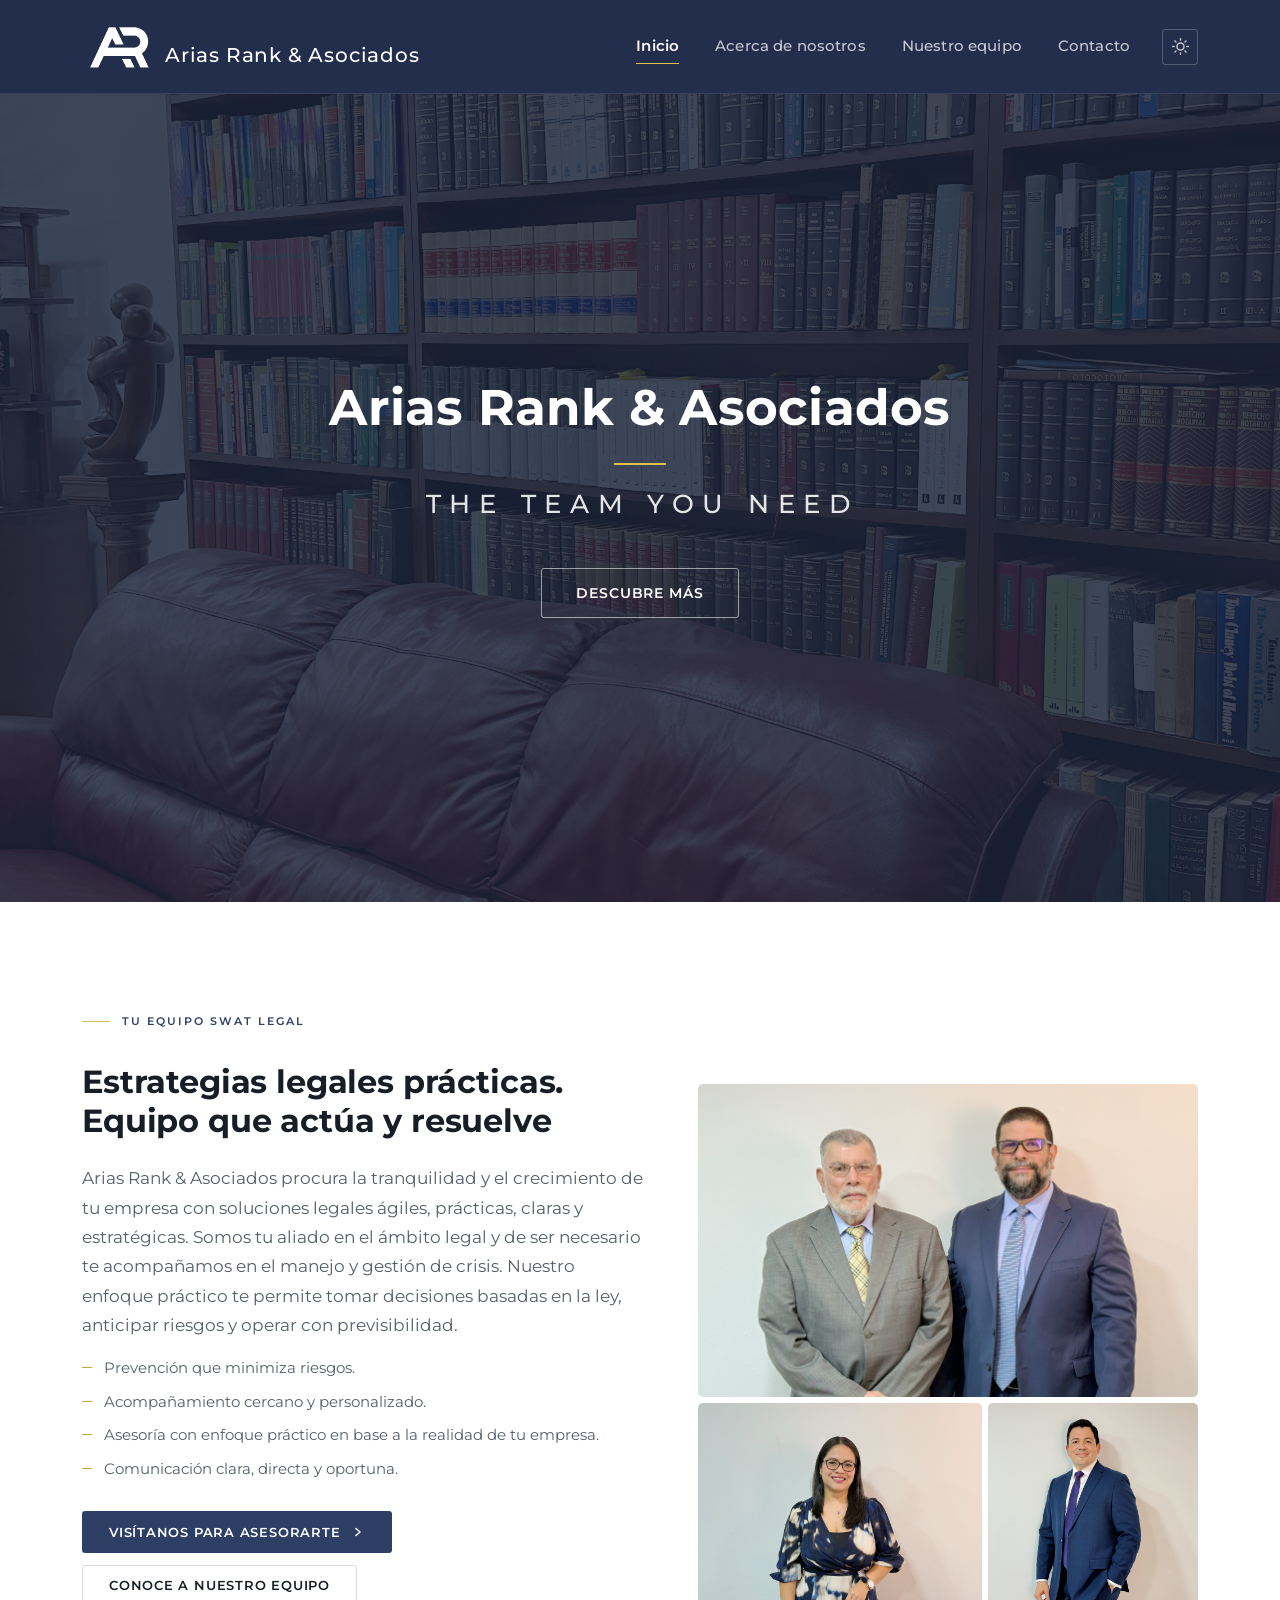
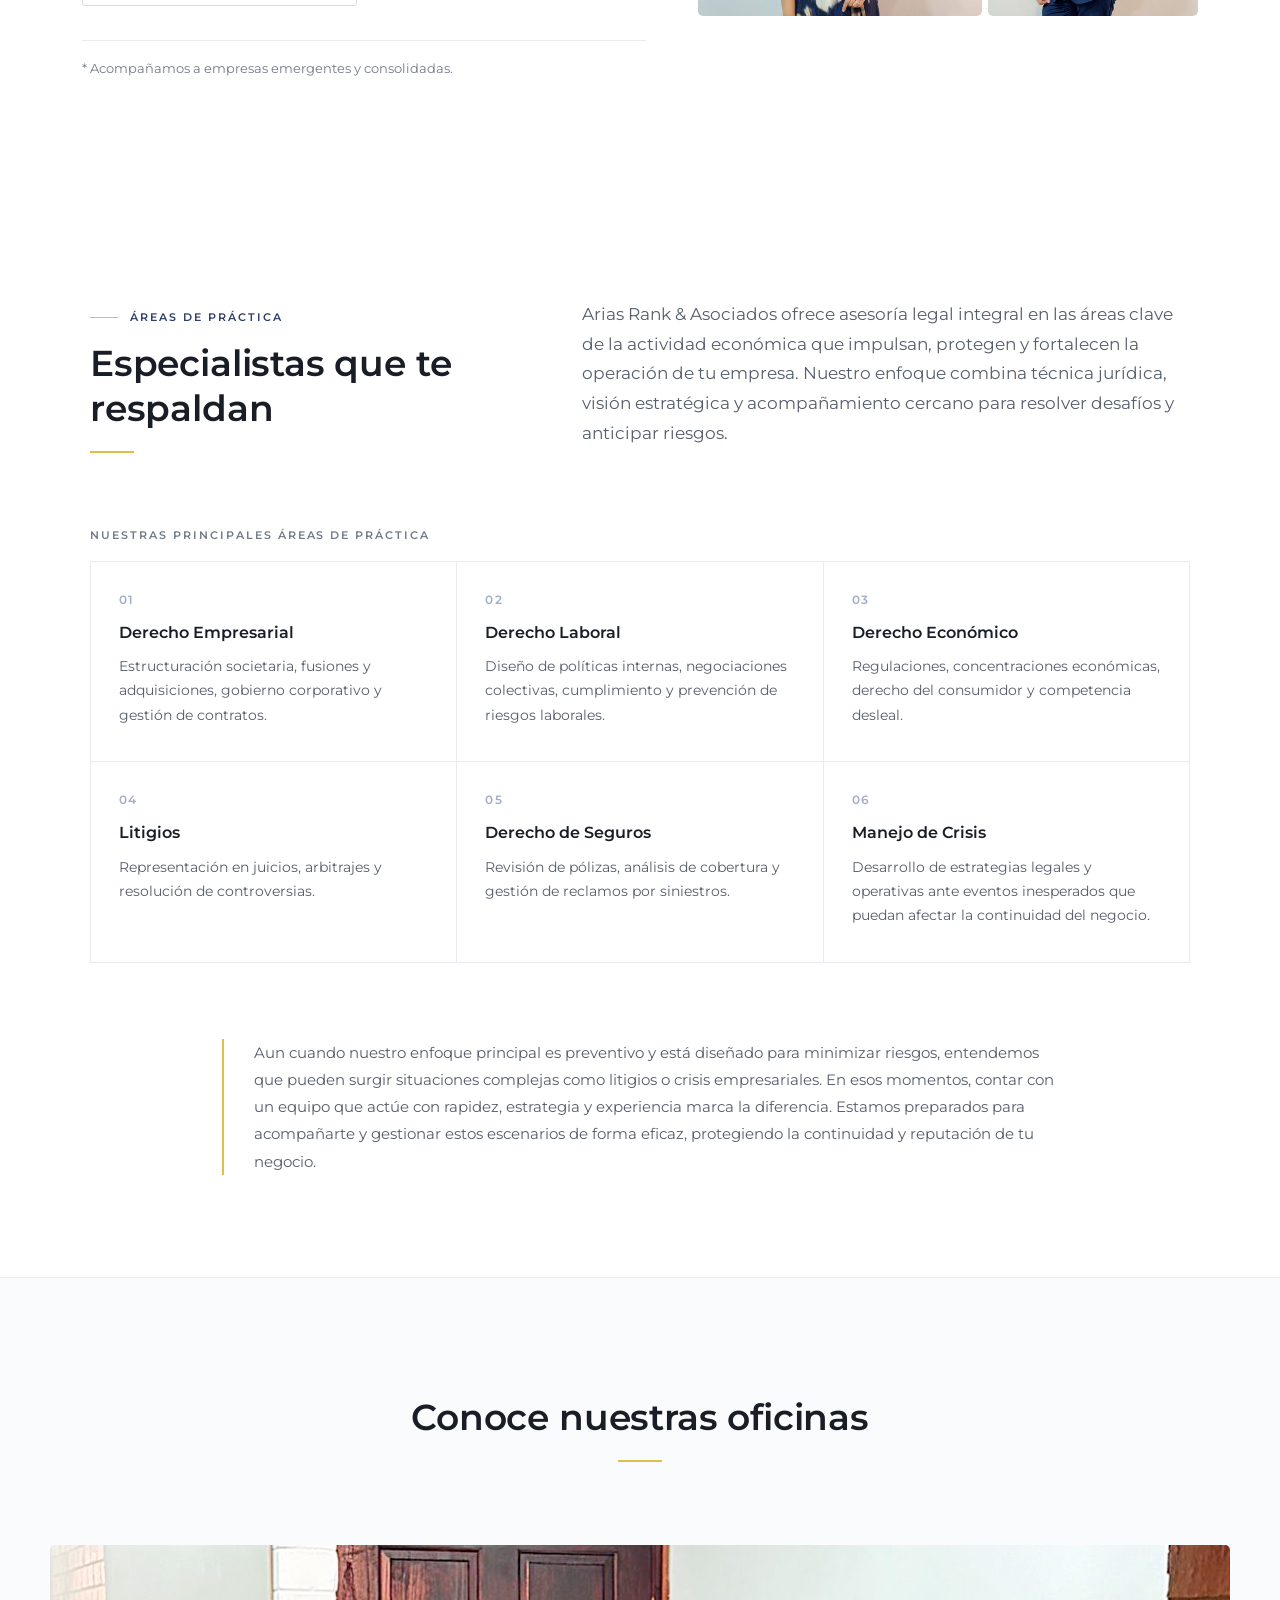
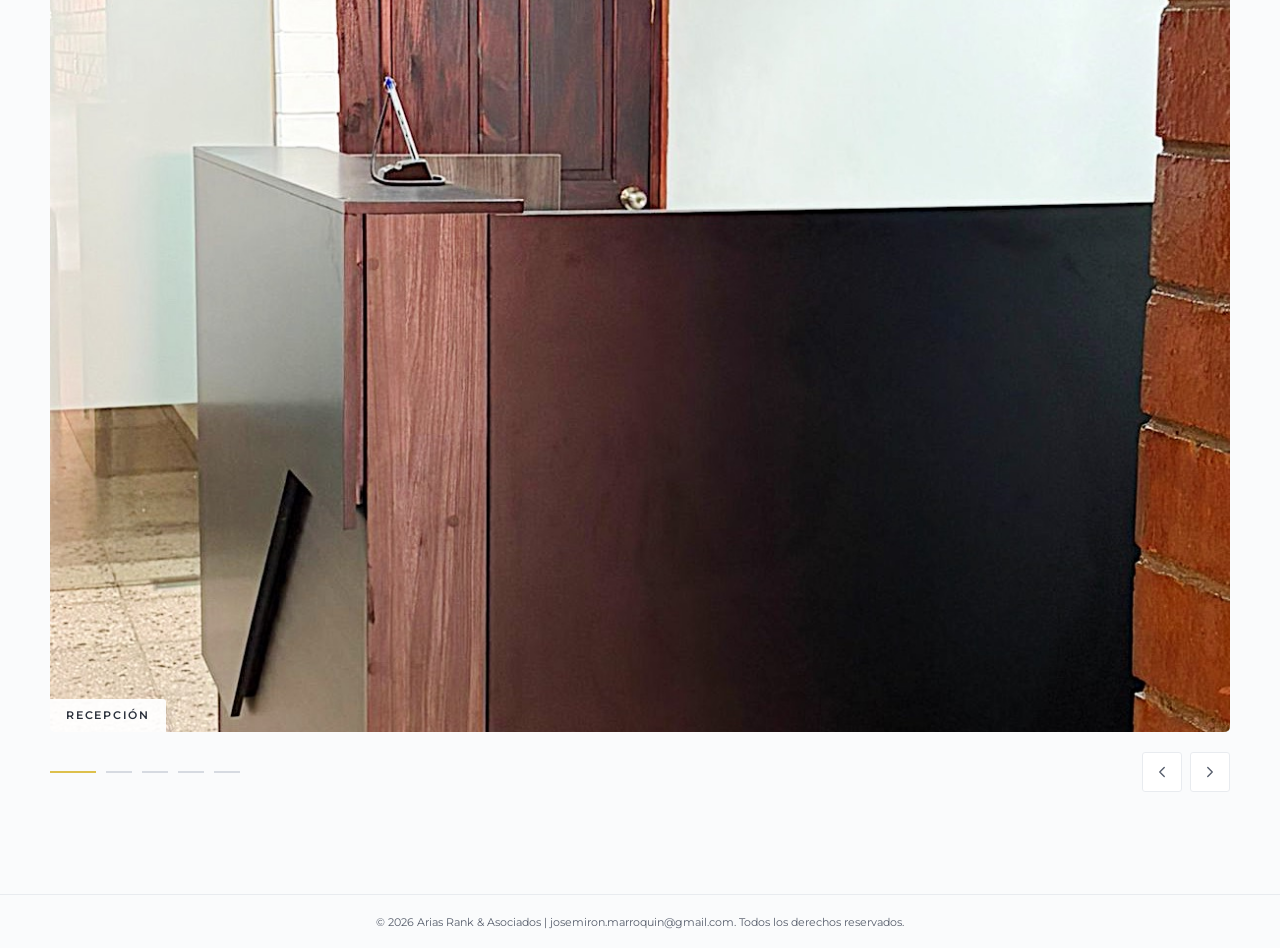
==== index.html @ 0b474761 "Primera versión del website tras correcciones iniciales y posteriores" ====
<!DOCTYPE html><html lang="es" data-theme="light" data-astro-cid-sckkx6r4> <head><meta charset="UTF-8"><meta name="viewport" content="width=device-width, initial-scale=1"><link rel="icon" type="image/svg+xml" href="/favicon.svg"><meta name="generator" content="Astro v5.18.2"><title>Arias Rank &amp; Asociados</title><link href="https://cdn.jsdelivr.net/npm/bootstrap@5.3.7/dist/css/bootstrap.min.css" rel="stylesheet" integrity="sha384-LN+7fdVzj6u52u30Kp6M/trliBMCMKTyK833zpbD+pXdCLuTusPj697FH4R/5mcr" crossorigin="anonymous"><link rel="stylesheet" href="https://cdnjs.cloudflare.com/ajax/libs/font-awesome/5.15.4/css/all.min.css"><link rel="stylesheet" href="/style.css"><!--
			Tema: LIGHT por defecto, siempre.
			Solo se cambia a dark si el usuario lo eligió explícitamente antes.
			No se consulta prefers-color-scheme a propósito.
		--><script>
			(function () {
				try {
					if (localStorage.getItem('theme') === 'dark') {
						document.documentElement.setAttribute('data-theme', 'dark');
					}
				} catch (e) { /* almacenamiento bloqueado: se queda en light */ }
			})();
		</script><style>html,body{margin:0;width:100%}
</style></head> <body data-astro-cid-sckkx6r4> <a class="skip-link" href="#contenido" data-astro-cid-sckkx6r4>Saltar al contenido</a> <div class="wrapper" data-astro-cid-sckkx6r4> <div id="contenido" data-astro-cid-sckkx6r4>  <nav class="navbar navbar-expand-lg p-1 navbar-dark"> <div class="container"> <a href="/" class="d-flex align-items-center justify-content-center navbar-brand fs-5"> <img src="/logo_w.svg" alt="Arias Rank Logo" class="img-fluid" width="75" height="75"> <p class="mt-3 ms-2">Arias Rank & Asociados</p> </a> <button class="navbar-toggler" type="button" data-bs-toggle="collapse" data-bs-target="#navbarSupportedContent" aria-controls="navbarSupportedContent" aria-expanded="false" aria-label="Toggle navigation"> <span class="navbar-toggler-icon"></span> </button> <div class="collapse navbar-collapse" id="navbarSupportedContent"> <ul class="navbar-nav ms-auto align-items-center"> <li class="nav-item"> <a class="nav-link active" href="/">Inicio</a> </li> <li class="nav-item"> <a class="nav-link " href="/about">Acerca de nosotros</a> </li> <li class="nav-item"> <a class="nav-link " href="/team">Nuestro equipo</a> </li> <li class="nav-item"> <a class="nav-link " href="/contact-us">Contacto</a> </li> <li class="nav-item"> <button class="theme-toggle" aria-label="Cambiar a tema oscuro" title="Cambiar tema" type="button"> <svg class="icon-sun" viewBox="0 0 24 24" fill="none" stroke="currentColor" stroke-width="2" stroke-linecap="round"> <circle cx="12" cy="12" r="5"></circle><path d="M12 1v2M12 21v2M4.22 4.22l1.42 1.42M18.36 18.36l1.42 1.42M1 12h2M21 12h2M4.22 19.78l1.42-1.42M18.36 5.64l1.42-1.42"></path> </svg> <svg class="icon-moon" viewBox="0 0 24 24" fill="none" stroke="currentColor" stroke-width="2" stroke-linecap="round"> <path d="M21 12.79A9 9 0 1 1 11.21 3 7 7 0 0 0 21 12.79z"></path> </svg> </button> </li> </ul> </div> </div> </nav> <header class="hero-header"> <h1 class="fw-bold">Arias Rank & Asociados</h1> <span class="hero-tagline">THE TEAM YOU NEED</span> <a href="#asesoria-estrategica" class="btnIndexInfo mt-5">Descubre más</a> </header> <section id="asesoria-estrategica" class="hero-services" aria-labelledby="hero-title" role="region"> <div class="container grid hero-grid"> <!-- Copy --> <div class="hero-copy anim-hidden anim-hidden-slide-left"> <span class="pill mb-3" aria-label="Propuesta de valor">Tu equipo SWAT legal</span> <h1 id="hero-title" class="h1 mb-4 fw-bold fs-2">Estrategias legales prácticas. <br> Equipo que actúa y resuelve</h1> <p class="sub">
Arias Rank &amp; Asociados procura la tranquilidad y el crecimiento de tu empresa con soluciones legales ágiles, prácticas, claras y estratégicas. Somos tu aliado en el ámbito legal y de ser necesario te acompañamos en el manejo y gestión de crisis. Nuestro enfoque práctico te permite tomar decisiones basadas en la ley, anticipar riesgos y operar con previsibilidad.
</p> <ul class="bullets mt-3"> <li>Prevención que minimiza riesgos.</li> <li>Acompañamiento cercano y personalizado.</li> <li>Asesoría con enfoque práctico en base a la realidad de tu empresa.</li> <li>Comunicación clara, directa y oportuna.</li> </ul> <div class="ctas" role="group" aria-label="Llamadas a la acción"> <a class="custom-btn custom-btn-primary" href="/contact-us">
Visítanos para asesorarte
<svg class="chev" viewBox="0 0 20 20" fill="none" aria-hidden="true"> <path d="M7 5l6 5-6 5" stroke="currentColor" stroke-width="2" stroke-linecap="round" stroke-linejoin="round"></path> </svg> </a> <a class="custom-btn custom-btn-outline" href="/team">Conoce a nuestro equipo</a> </div> <p class="trust">* Acompañamos a empresas emergentes y consolidadas.</p> </div> <!-- Media: lámina de tres fotografías --> <div class="hero-media"> <!-- PENDIENTE: los `alt` son genéricos porque no se ha descrito el
			     contenido de cada fotografía. Sustituirlos por lo que ocurre
			     realmente en cada una (quién aparece, dónde, haciendo qué). --> <div class="hero-collage anim-stagger"> <figure class="collage-pieza collage-lead"> <img src="/images/arias-rank-hero-4.jpg" width="4032" height="3024" alt="El equipo de Arias Rank & Asociados reunido en el despacho" loading="lazy" decoding="async"> </figure> <figure class="collage-pieza"> <img src="/images/arias-rank-hero-2.jpg" width="4032" height="3024" alt="Sesión de trabajo del equipo del bufete" loading="lazy" decoding="async"> </figure> <figure class="collage-pieza"> <img src="/images/arias-rank-hero-3.jpg" width="4032" height="3024" alt="Abogados del bufete atendiendo a un cliente" loading="lazy" decoding="async"> </figure> </div> </div> </div> </section> <section class="practice" id="areas-derecho" aria-labelledby="practice-title"> <!-- Encabezado asimétrico: rótulo y título a la izquierda, entrada a la derecha --> <div class="practice-head anim-hidden anim-hidden-fade-up"> <div class="practice-head-title"> <span class="pill">Áreas de práctica</span> <h2 id="practice-title" class="h2">Especialistas que te respaldan</h2> </div> <p class="practice-intro">
Arias Rank &amp; Asociados ofrece asesoría legal integral en las áreas clave de la
      actividad económica que impulsan, protegen y fortalecen la operación de tu empresa.
      Nuestro enfoque combina técnica jurídica, visión estratégica y acompañamiento cercano
      para resolver desafíos y anticipar riesgos.
</p> </div> <p class="practice-kicker">Nuestras principales áreas de práctica</p> <div class="practice-grid anim-stagger"> <article class="practice-card" aria-label="Derecho Empresarial"> <span class="practice-num" aria-hidden="true">01</span> <h3 class="practice-name">Derecho Empresarial</h3> <p class="practice-desc">Estructuración societaria, fusiones y adquisiciones, gobierno corporativo y gestión de contratos.</p> </article><article class="practice-card" aria-label="Derecho Laboral"> <span class="practice-num" aria-hidden="true">02</span> <h3 class="practice-name">Derecho Laboral</h3> <p class="practice-desc">Diseño de políticas internas, negociaciones colectivas, cumplimiento y prevención de riesgos laborales.</p> </article><article class="practice-card" aria-label="Derecho Económico"> <span class="practice-num" aria-hidden="true">03</span> <h3 class="practice-name">Derecho Económico</h3> <p class="practice-desc">Regulaciones, concentraciones económicas, derecho del consumidor y competencia desleal.</p> </article><article class="practice-card" aria-label="Litigios"> <span class="practice-num" aria-hidden="true">04</span> <h3 class="practice-name">Litigios</h3> <p class="practice-desc">Representación en juicios, arbitrajes y resolución de controversias.</p> </article><article class="practice-card" aria-label="Derecho de Seguros"> <span class="practice-num" aria-hidden="true">05</span> <h3 class="practice-name">Derecho de Seguros</h3> <p class="practice-desc">Revisión de pólizas, análisis de cobertura y gestión de reclamos por siniestros.</p> </article><article class="practice-card" aria-label="Manejo de Crisis"> <span class="practice-num" aria-hidden="true">06</span> <h3 class="practice-name">Manejo de Crisis</h3> <p class="practice-desc">Desarrollo de estrategias legales y operativas ante eventos inesperados que puedan afectar la continuidad del negocio.</p> </article> </div> <!-- Cierre: nota al margen, marcada con filete dorado --> <aside class="practice-note anim-hidden anim-hidden-fade-up"> <p>
Aun cuando nuestro enfoque principal es preventivo y está diseñado para minimizar
      riesgos, entendemos que pueden surgir situaciones complejas como litigios o crisis
      empresariales. En esos momentos, contar con un equipo que actúe con rapidez, estrategia
      y experiencia marca la diferencia. Estamos preparados para acompañarte y gestionar estos
      escenarios de forma eficaz, protegiendo la continuidad y reputación de tu negocio.
</p> </aside> </section> <section class="oficinas" id="oficinas" aria-labelledby="oficinas-title"> <div class="oficinas-inner"> <div class="intro anim-hidden anim-hidden-fade-up"> <h2 id="oficinas-title" class="h2">Conoce nuestras oficinas</h2> </div> <div class="carrusel anim-hidden anim-hidden-fade-up" role="region" aria-roledescription="carrusel" aria-label="Fotografías de nuestras oficinas"> <div class="carrusel-viewport"> <ul class="carrusel-track"> <li class="carrusel-slide" role="group" aria-roledescription="diapositiva" aria-label="1 de 5"> <img src="/images/oficinas/recepcion.jpg" alt="Fotografía pendiente de las oficinas" width="1200" height="800" loading="eager" decoding="async"> <span class="carrusel-pie">Recepción</span> </li><li class="carrusel-slide" role="group" aria-roledescription="diapositiva" aria-label="2 de 5"> <img src="/images/oficinas/fachada.jpg" alt="Fotografía pendiente de las oficinas" width="1200" height="800" loading="lazy" decoding="async"> <span class="carrusel-pie">Fachada</span> </li><li class="carrusel-slide" role="group" aria-roledescription="diapositiva" aria-label="3 de 5"> <img src="/images/oficinas/sala-reuniones-1.jpg" alt="Fotografía pendiente de las oficinas" width="1200" height="800" loading="lazy" decoding="async"> <span class="carrusel-pie">Sala de reuniones 1</span> </li><li class="carrusel-slide" role="group" aria-roledescription="diapositiva" aria-label="4 de 5"> <img src="/images/oficinas/sala-reuniones-2.jpg" alt="Fotografía pendiente de las oficinas" width="1200" height="800" loading="lazy" decoding="async"> <span class="carrusel-pie">Sala de reuniones 2</span> </li><li class="carrusel-slide" role="group" aria-roledescription="diapositiva" aria-label="5 de 5"> <img src="/images/oficinas/oficina.jpg" alt="Fotografía pendiente de las oficinas" width="1200" height="800" loading="lazy" decoding="async"> <span class="carrusel-pie">Oficina</span> </li> </ul> </div> <div class="carrusel-barra"> <div class="carrusel-indicadores" role="tablist" aria-label="Elegir fotografía"> <button type="button" role="tab" class="carrusel-punto" data-indice="0" aria-label="Ir a Recepción" aria-selected="true"></button><button type="button" role="tab" class="carrusel-punto" data-indice="1" aria-label="Ir a Fachada" aria-selected="false"></button><button type="button" role="tab" class="carrusel-punto" data-indice="2" aria-label="Ir a Sala de reuniones 1" aria-selected="false"></button><button type="button" role="tab" class="carrusel-punto" data-indice="3" aria-label="Ir a Sala de reuniones 2" aria-selected="false"></button><button type="button" role="tab" class="carrusel-punto" data-indice="4" aria-label="Ir a Oficina" aria-selected="false"></button> </div> <div class="carrusel-controles"> <button type="button" class="carrusel-btn" data-dir="-1" aria-label="Fotografía anterior"> <svg viewBox="0 0 24 24" fill="none" stroke="currentColor" stroke-width="1.8" stroke-linecap="round" stroke-linejoin="round" aria-hidden="true"> <path d="M15 6l-6 6 6 6"></path> </svg> </button> <button type="button" class="carrusel-btn" data-dir="1" aria-label="Fotografía siguiente"> <svg viewBox="0 0 24 24" fill="none" stroke="currentColor" stroke-width="1.8" stroke-linecap="round" stroke-linejoin="round" aria-hidden="true"> <path d="M9 6l6 6-6 6"></path> </svg> </button> </div> </div> </div> </div> </section> <script type="module">document.querySelectorAll(".carrusel").forEach(t=>{const o=t.querySelector(".carrusel-viewport"),v=[...t.querySelectorAll(".carrusel-punto")],l=[...t.querySelectorAll(".carrusel-slide")];if(!o||l.length===0)return;const i=window.matchMedia("(prefers-reduced-motion: reduce)");let n=0,s;const d=(e,u=!0)=>{n=(e+l.length)%l.length,o.scrollTo({left:n*o.clientWidth,behavior:u&&!i.matches?"smooth":"auto"}),a()},a=()=>{v.forEach((e,u)=>e.setAttribute("aria-selected",u===n?"true":"false"))};let h;o.addEventListener("scroll",()=>{window.clearTimeout(h),h=window.setTimeout(()=>{const e=Math.round(o.scrollLeft/o.clientWidth);e!==n&&(n=e,a())},120)},{passive:!0});const r=()=>{i.matches||(c(),s=window.setInterval(()=>d(n+1),5500))},c=()=>{s!==void 0&&window.clearInterval(s),s=void 0};t.addEventListener("pointerenter",c),t.addEventListener("pointerleave",r),t.addEventListener("focusin",c),t.addEventListener("focusout",e=>{t.contains(e.relatedTarget)||r()}),document.addEventListener("visibilitychange",()=>{document.hidden?c():r()}),i.addEventListener("change",()=>{i.matches?c():r()}),t.querySelectorAll(".carrusel-btn").forEach(e=>{e.addEventListener("click",()=>{d(n+Number(e.dataset.dir)),r()})}),v.forEach(e=>{e.addEventListener("click",()=>{d(Number(e.dataset.indice)),r()})}),window.addEventListener("resize",()=>d(n,!1)),a(),r()});</script>  </div> <footer class="footer mt-auto"> <div class="container text-center p-3"> <small>&copy; 2026 Arias Rank & Asociados | josemiron.marroquin@gmail.com. Todos los derechos reservados.</small> </div> </footer> </div> <button class="back-to-top" type="button" aria-label="Volver arriba" data-astro-cid-sckkx6r4> <svg viewBox="0 0 24 24" fill="none" stroke="currentColor" stroke-width="2.2" stroke-linecap="round" stroke-linejoin="round" aria-hidden="true" data-astro-cid-sckkx6r4> <path d="M12 19V5M5 12l7-7 7 7" data-astro-cid-sckkx6r4></path> </svg> </button> <script src="https://cdn.jsdelivr.net/npm/@popperjs/core@2.11.8/dist/umd/popper.min.js" integrity="sha384-I7E8VVD/ismYTF4hNIPjVp/Zjvgyol6VFvRkX/vR+Vc4jQkC+hVqc2pM8ODewa9r" crossorigin="anonymous"></script> <script src="https://cdn.jsdelivr.net/npm/bootstrap@5.3.7/dist/js/bootstrap.min.js" integrity="sha384-7qAoOXltbVP82dhxHAUje59V5r2YsVfBafyUDxEdApLPmcdhBPg1DKg1ERo0BZlK" crossorigin="anonymous"></script> </body> <script type="module">const c={"anim-hidden-fade-in":"anim-fade-in","anim-hidden-fade-up":"anim-fade-up","anim-hidden-fade-down":"anim-fade-down","anim-hidden-slide-left":"anim-slide-left","anim-hidden-slide-right":"anim-slide-right","anim-hidden-scale-in":"anim-scale-in","anim-hidden-blur-in":"anim-blur-in"},s=new IntersectionObserver(t=>{t.forEach(i=>{if(!i.isIntersecting)return;const e=i.target;e.classList.contains("animate-section")&&(e.classList.add("animate-fading"),e.classList.remove("animate-section"));for(const[a,r]of Object.entries(c))if(e.classList.contains(a)){e.classList.remove(a,"anim-hidden"),e.classList.add(r);break}e.classList.contains("anim-stagger")&&e.classList.add("anim-active"),s.unobserve(e)})},{threshold:.1,rootMargin:"0px 0px -40px 0px"});document.querySelectorAll('.animate-section, [class*="anim-hidden"], .anim-stagger').forEach(t=>s.observe(t));document.querySelectorAll(".theme-toggle").forEach(t=>{t.addEventListener("click",()=>{const i=document.documentElement,e=i.getAttribute("data-theme")==="dark"?"light":"dark";i.setAttribute("data-theme",e);try{localStorage.setItem("theme",e)}catch{}t.setAttribute("aria-label",e==="dark"?"Cambiar a tema claro":"Cambiar a tema oscuro")})});const o=document.querySelector(".back-to-top");let n=!1;function d(){o?.classList.toggle("is-visible",window.scrollY>600),n=!1}window.addEventListener("scroll",()=>{n||(n=!0,requestAnimationFrame(d))},{passive:!0});d();o?.addEventListener("click",()=>{const t=window.matchMedia("(prefers-reduced-motion: reduce)").matches;window.scrollTo({top:0,behavior:t?"auto":"smooth"})});</script> </html>
---- style.css ----
@import url('https://fonts.googleapis.com/css2?family=Montserrat:ital,wght@0,100..900;1,100..900&display=swap');

/* ═══════════════════════════════════════════════════════════════
   ARIAS RANK & ASOCIADOS
   Registro: institucional, sobrio, minimalista.
   Marca inmutable: Montserrat · Navy #2e3f66 · Gold #ddc04c

   Principios:
   · La jerarquía la construye la tipografía y el espacio, no el color.
   · El dorado es un filete de acento, nunca un relleno ni un brillo.
   · Bordes de 1px antes que sombras. Sombras: mínimas y funcionales.
   · Movimiento: solo fundido con desplazamiento corto. Sin rebotes,
     sin escalas, sin rotaciones, sin barridos.
   ═══════════════════════════════════════════════════════════════ */

:root {
    /* ── Navy (derivada de #2e3f66 / #222e4b) ── */
    --navy-50:  #f2f4f8;
    --navy-100: #e4e8f0;
    --navy-200: #c8d0e0;
    --navy-300: #a3aec6;
    --navy-400: #7383a5;
    --navy-500: #4f6289;
    --navy-600: #2e3f66;  /* PRIMARY — marca */
    --navy-700: #283757;
    --navy-800: #222e4b;  /* NAVY — marca */
    --navy-900: #1a2338;
    --navy-950: #121826;

    /* ── Gold (derivada de #ddc04c) — uso restringido a filetes ── */
    --gold-200: #f0e3ad;
    --gold-300: #e7d47f;
    --gold-400: #ddc04c;  /* TERTIARY — marca */
    --gold-500: #c3a838;
    --gold-600: #a08a2c;

    /* ── Neutrales ── */
    --gray-50:  #fafbfc;
    --gray-100: #f4f6f8;
    --gray-200: #e8ebef;
    --gray-300: #d6dae1;
    --gray-400: #a8aeba;
    --gray-500: #737a88;
    --gray-600: #565d6b;
    --gray-700: #3f4653;
    --gray-800: #2a303b;
    --gray-900: #191d26;

    /* ── Aliases de marca ── */
    --primary:   var(--navy-600);
    --secondary: #949599;
    --tertiary:  var(--gold-400);
    --navy:      var(--navy-800);
    --constrast: #f4efeb;

    /* ── Superficies ── */
    --bg:          #ffffff;
    --bg-alt:      var(--gray-50);
    --bg-soft:     var(--gray-100);
    --card:        #ffffff;
    --card-raised: #ffffff;
    --card-border: var(--gray-200);
    --card-hover-border: var(--navy-300);
    --rule:        var(--gray-200);

    /* ── Texto ── */
    --ink:        var(--gray-900);
    --ink-soft:   var(--gray-600);
    --muted:      var(--gray-500);
    --primary-ink: #ffffff;

    /* ── Acentos ── */
    --pill-ink:    var(--navy-600);
    --accent-ink:  var(--navy-600);
    --accent-line: var(--gold-400);
    --chip-bg:     transparent;
    --chip-border: var(--gray-300);
    --caption-bg:    rgba(255, 255, 255, .94);
    --caption-color: var(--gray-800);
    --footer-bg:  var(--gray-50);
    --footer-ink: var(--gray-600);

    /* ── Sombras: discretas, solo donde hay elevación real ── */
    --shadow-xs: 0 1px 2px rgba(25, 29, 38, .04);
    --shadow-sm: 0 1px 3px rgba(25, 29, 38, .06);
    --shadow:    0 2px 8px rgba(25, 29, 38, .07);
    --shadow-md: 0 4px 14px rgba(25, 29, 38, .08);
    --shadow-lg: 0 8px 24px rgba(25, 29, 38, .10);
    --shadow-xl: 0 14px 36px rgba(25, 29, 38, .12);
    --overlay-shadow: var(--shadow-lg);

    /* ── Navbar / secciones: superficies planas ── */
    --navbar-bg: var(--navy-800);
    --navbar-shadow: none;
    --gradient-section: none;
    --gradient-gold: linear-gradient(90deg, var(--gold-400), var(--gold-500));

    /* ── Foco ── */
    --ring: rgba(46, 63, 102, .45);

    /* ── Geometría: radios contenidos = registro formal ── */
    --radius-sm: 3px;
    --radius:    5px;
    --radius-lg: 6px;
    --radius-pill: 3px;
    --container: 1180px;
    --space: clamp(20px, 4vw, 40px);

    /* ── Movimiento: curvas neutras, sin sobreimpulso ── */
    --ease:   cubic-bezier(.4, 0, .2, 1);
    --t-fast: .15s;
    --t:      .25s;
    --t-slow: .4s;

    color-scheme: light;
}

/* ═══════════════════════════════════════════════════════════════
   TEMA OSCURO — solo por elección explícita del usuario.
   El sitio arranca SIEMPRE en claro.
   ═══════════════════════════════════════════════════════════════ */
[data-theme="dark"] {
    --bg:          var(--navy-950);
    --bg-alt:      #171d2c;
    --bg-soft:     #1c2333;
    --card:        #171d2c;
    --card-raised: #1c2333;
    --card-border: #2b3345;
    --card-hover-border: var(--navy-500);
    --rule:        #2b3345;

    --ink:      #e6e8ed;
    --ink-soft: #aeb5c2;
    --muted:    #848b99;

    --secondary: #7c8091;

    --pill-ink:   var(--gold-300);
    --accent-ink: var(--gold-300);
    --chip-border: #2b3345;
    --caption-bg:    rgba(18, 24, 38, .94);
    --caption-color: #e6e8ed;
    --footer-bg:  #141a27;
    --footer-ink: #aeb5c2;

    --shadow-xs: 0 1px 2px rgba(0, 0, 0, .28);
    --shadow-sm: 0 1px 3px rgba(0, 0, 0, .34);
    --shadow:    0 2px 8px rgba(0, 0, 0, .40);
    --shadow-md: 0 4px 14px rgba(0, 0, 0, .46);
    --shadow-lg: 0 8px 24px rgba(0, 0, 0, .52);
    --shadow-xl: 0 14px 36px rgba(0, 0, 0, .58);

    --navbar-bg: #0f1420;
    --ring: rgba(221, 192, 76, .5);

    color-scheme: dark;
}

/* ═══════════════════════════════════════════════════════════════
   BASE
   ═══════════════════════════════════════════════════════════════ */
*,
*::before,
*::after { box-sizing: border-box; }

html {
    scroll-behavior: smooth;
    scroll-padding-top: 100px;
}

body {
    font-family: "Montserrat", sans-serif;
    font-optical-sizing: auto;
    font-style: normal;
    background: var(--bg);
    color: var(--ink);
    line-height: 1.6;
    -webkit-font-smoothing: antialiased;
    transition: background-color var(--t-slow) var(--ease), color var(--t-slow) var(--ease);
}

img { max-width: 100%; height: auto; }

::selection {
    background: var(--navy-100);
    color: var(--navy-900);
}

[data-theme="dark"] ::selection {
    background: var(--navy-700);
    color: #fff;
}

.wrapper {
    min-height: 100vh;
    display: flex;
    flex-direction: column;
}

a:focus-visible,
button:focus-visible,
[tabindex]:focus-visible {
    outline: 2px solid var(--ring);
    outline-offset: 3px;
    border-radius: var(--radius-sm);
}

/* Skip link */
.skip-link {
    position: absolute;
    left: 50%;
    top: -100px;
    transform: translateX(-50%);
    z-index: 2000;
    background: var(--navy-800);
    color: #fff;
    padding: 12px 22px;
    border-radius: 0 0 var(--radius-sm) var(--radius-sm);
    font: 600 14px/1 "Montserrat", sans-serif;
    text-decoration: none;
    transition: top var(--t) var(--ease);
}

.skip-link:focus { top: 0; color: #fff; }

/* ═══════════════════════════════════════════════════════════════
   NAVBAR — superficie plana, filete inferior discreto
   ═══════════════════════════════════════════════════════════════ */
.navbar {
    position: sticky;
    top: 0;
    z-index: 1030;
    background: var(--navbar-bg);
    border-bottom: 1px solid rgba(255, 255, 255, .09);
    transition: background-color var(--t) var(--ease);
}

.navbar-brand {
    transition: opacity var(--t) var(--ease);
}

.navbar-brand:hover { opacity: .82; }

.navbar-brand p {
    font-weight: 500;
    letter-spacing: .04em;
    color: #fff;
    margin-bottom: 0;
}

.nav-link {
    position: relative;
    margin: 0 2px;
    padding: 10px 16px !important;
    font-size: 14.5px;
    font-weight: 500;
    letter-spacing: .01em;
    color: rgba(255, 255, 255, .74) !important;
    border-radius: 0;
    transition: color var(--t) var(--ease);
}

.nav-link:hover { color: #fff !important; }

/* Subrayado dorado: 1px, sin desplazamientos ni sombras */
.nav-link::after {
    content: '';
    position: absolute;
    left: 16px;
    right: 16px;
    bottom: 4px;
    height: 1px;
    background: var(--gold-400);
    transform: scaleX(0);
    transform-origin: 0 50%;
    transition: transform var(--t) var(--ease);
}

.nav-link:hover::after { transform: scaleX(1); }

.nav-link.active {
    color: #fff !important;
    font-weight: 600;
}

.nav-link.active::after { transform: scaleX(1); }

.navbar-toggler {
    border: none;
    padding: 4px 8px;
}

.navbar-toggler:focus {
    box-shadow: 0 0 0 2px rgba(255, 255, 255, .28);
}

/* ── Theme toggle: discreto ── */
.theme-toggle {
    appearance: none;
    background: transparent;
    border: 1px solid rgba(255, 255, 255, .22);
    border-radius: var(--radius-sm);
    width: 36px;
    height: 36px;
    cursor: pointer;
    display: inline-flex;
    align-items: center;
    justify-content: center;
    color: rgba(255, 255, 255, .74);
    margin-left: 14px;
    flex-shrink: 0;
    transition: color var(--t) var(--ease), border-color var(--t) var(--ease);
}

.theme-toggle:hover {
    color: #fff;
    border-color: rgba(255, 255, 255, .45);
}

.theme-toggle svg { width: 17px; height: 17px; }

.theme-toggle .icon-moon { display: none; }
.theme-toggle .icon-sun  { display: block; }

[data-theme="dark"] .theme-toggle .icon-moon { display: block; }
[data-theme="dark"] .theme-toggle .icon-sun  { display: none; }

@media (max-width: 991px) {
    .theme-toggle { margin: 12px 0 6px; }
}

/* ═══════════════════════════════════════════════════════════════
   HERO — velo navy sólido, sin texturas ni viñetas
   ═══════════════════════════════════════════════════════════════ */
.hero-header {
    display: flex;
    flex-direction: column;
    align-items: center;
    justify-content: center;
    position: relative;
    height: calc(100vh - 92px);
    min-height: 480px;
    background-image:
        linear-gradient(rgba(26, 35, 56, .84), rgba(26, 35, 56, .84)),
        url("/images/hero-img-2.jpg");
    background-size: cover;
    background-position: center;
    color: #fff;
    text-align: center;
    padding: var(--space);
    line-height: 1.3;
}

.hero-header h1 {
    font-size: clamp(2rem, 4.6vw, 3.1rem);
    font-weight: 600;
    letter-spacing: .005em;
    margin: 0;
    opacity: 0;
    animation: arFadeUp .7s var(--ease) forwards;
}

/* Filete dorado entre título y bajada: se dibuja de dentro hacia fuera */
.hero-header h1::after {
    content: '';
    display: block;
    width: 52px;
    height: 2px;
    margin: 26px auto 22px;
    background: var(--gold-400);
    transform: scaleX(0);
    transform-origin: center;
    animation: arRuleIn .55s var(--ease) .3s forwards;
}

/* Lema: pasa de antetítulo a segunda voz del hero.
   El tracking amplio es la firma tipográfica de la marca, así que la
   entrada lo asienta en lugar de desplazar el bloque. */
.hero-tagline {
    --track: .34em;
    display: block;
    color: rgba(255, 255, 255, .88);
    font-size: clamp(1rem, 2.6vw, 1.6rem);
    font-weight: 500;
    letter-spacing: var(--track);
    text-transform: uppercase;
    /* El tracking deja un hueco tras la última letra: al centrar, el texto
       se ve corrido a la izquierda medio espacio. Se compensa. */
    text-indent: calc(var(--track) / 2);
    opacity: 0;
    animation: arTaglineIn .8s var(--ease) .45s forwards;
}

/* Sólo fundido: un `transform` con fill-mode forwards congelaría el
   translateY del hover del botón. */
.hero-header .btnIndexInfo {
    opacity: 0;
    animation: arFadeIn .6s var(--ease) .8s forwards;
}

/* Botón hero: relleno sólido en hover, sin brillos */
.btnIndexInfo {
    display: inline-block;
    padding: 15px 34px;
    border: 1px solid rgba(255, 255, 255, .55);
    border-radius: var(--radius-sm);
    color: #fff;
    text-decoration: none;
    font-size: 14px;
    font-weight: 600;
    letter-spacing: .06em;
    text-transform: uppercase;
    transition: background-color var(--t) var(--ease), color var(--t) var(--ease),
                border-color var(--t) var(--ease);
}

.btnIndexInfo {
    transition: background-color var(--t) var(--ease), color var(--t) var(--ease),
                border-color var(--t) var(--ease), transform var(--t-fast) var(--ease);
}

.btnIndexInfo:hover {
    background: #fff;
    color: var(--navy-800);
    border-color: #fff;
    transform: translateY(-1px);
}

.btnIndexInfo:active { transform: translateY(0); }

/* ═══════════════════════════════════════════════════════════════
   ANIMACIONES — únicamente fundido con desplazamiento corto.
   Los nombres se conservan para no romper el marcado existente,
   pero todos resuelven a un movimiento sobrio.
   ═══════════════════════════════════════════════════════════════ */
.anim-hidden { opacity: 0; }

.anim-fade-in    { animation: arFadeIn .6s var(--ease) forwards; }
.anim-fade-up    { animation: arFadeUp .6s var(--ease) forwards; }
.anim-fade-down  { animation: arFadeDown .6s var(--ease) forwards; }
.anim-slide-left { animation: arFadeLeft .6s var(--ease) forwards; }
.anim-slide-right{ animation: arFadeRight .6s var(--ease) forwards; }
.anim-scale-in   { animation: arFadeUp .6s var(--ease) forwards; }
.anim-blur-in    { animation: arFadeUp .6s var(--ease) forwards; }

@keyframes arFadeIn    { from { opacity: 0; } to { opacity: 1; } }
@keyframes arFadeUp    { from { opacity: 0; transform: translateY(10px); }  to { opacity: 1; transform: none; } }
@keyframes arFadeDown  { from { opacity: 0; transform: translateY(-10px); } to { opacity: 1; transform: none; } }
@keyframes arFadeLeft  { from { opacity: 0; transform: translateX(-14px); } to { opacity: 1; transform: none; } }
@keyframes arFadeRight { from { opacity: 0; transform: translateX(14px); }  to { opacity: 1; transform: none; } }

/* Entrada del hero */
@keyframes arRuleIn    { from { transform: scaleX(0); } to { transform: scaleX(1); } }
@keyframes arTaglineIn {
    from { opacity: 0; letter-spacing: calc(var(--track) + .18em); }
    to   { opacity: 1; letter-spacing: var(--track); }
}

/* Escalonado breve */
.anim-stagger > * { opacity: 0; }

.anim-stagger.anim-active > * { animation: arFadeUp .55s var(--ease) forwards; }

.anim-stagger.anim-active > *:nth-child(1) { animation-delay: 0s; }
.anim-stagger.anim-active > *:nth-child(2) { animation-delay: .05s; }
.anim-stagger.anim-active > *:nth-child(3) { animation-delay: .10s; }
.anim-stagger.anim-active > *:nth-child(4) { animation-delay: .15s; }
.anim-stagger.anim-active > *:nth-child(5) { animation-delay: .20s; }
.anim-stagger.anim-active > *:nth-child(6) { animation-delay: .25s; }
.anim-stagger.anim-active > *:nth-child(7) { animation-delay: .30s; }
.anim-stagger.anim-active > *:nth-child(8) { animation-delay: .35s; }

/* Legacy */
.animate-section { opacity: 0; }
.animate-fading  { animation: arFadeIn .5s var(--ease) forwards; }
.animate-top     { animation: arFadeDown .6s var(--ease) forwards; }

/* ═══════════════════════════════════════════════════════════════
   TIPOGRAFÍA
   ═══════════════════════════════════════════════════════════════ */
.grid { display: grid; gap: clamp(28px, 4vw, 56px); }

/* Antetítulo editorial: versalitas con filete dorado */
.pill {
    display: inline-flex;
    align-items: center;
    gap: 12px;
    padding: 0;
    background: none;
    border: 0;
    border-radius: 0;
    color: var(--pill-ink);
    font: 600 11px/1.2 "Montserrat", sans-serif;
    letter-spacing: .18em;
    text-transform: uppercase;
}

.pill::before {
    content: '';
    width: 28px;
    height: 1px;
    background: var(--gold-400);
}

.h1 {
    font: 600 clamp(1.75rem, 3.4vw, 2.55rem)/1.22 "Montserrat", sans-serif;
    letter-spacing: -.005em;
    margin: 1.1rem 0 .5rem;
    color: var(--ink);
}

.h2 {
    font: 600 clamp(1.6rem, 3vw, 2.25rem)/1.25 "Montserrat", sans-serif;
    letter-spacing: -.005em;
    margin: .9rem 0 .4rem;
    color: var(--ink);
}

/* Filete dorado bajo títulos de sección */
.intro .h2 {
    position: relative;
    padding-bottom: 22px;
}

.intro .h2::after {
    content: '';
    position: absolute;
    bottom: 0;
    left: 50%;
    transform: translateX(-50%);
    width: 44px;
    height: 2px;
    background: var(--gold-400);
}

.about-copy .h2 {
    position: relative;
    padding-bottom: 22px;
}

.about-copy .h2::after {
    content: '';
    position: absolute;
    bottom: 0;
    left: 0;
    width: 44px;
    height: 2px;
    background: var(--gold-400);
}

.sub,
.lead {
    color: var(--ink-soft);
    font-size: clamp(15.5px, 1.5vw, 16.5px);
    line-height: 1.78;
    max-width: 62ch;
}

/* Listado: marcador de filete, sin iconografía decorativa */
.bullets {
    margin: 22px 0 24px;
    padding-left: 0;
    list-style: none;
}

.bullets li {
    position: relative;
    margin: .6rem 0;
    padding-left: 22px;
    color: var(--ink-soft);
    font-size: 15px;
}

.bullets li::before {
    content: '';
    position: absolute;
    left: 0;
    top: .72em;
    width: 10px;
    height: 1px;
    background: var(--gold-500);
}

.trust {
    margin-top: clamp(24px, 3vw, 34px);
    padding-top: 18px;
    border-top: 1px solid var(--rule);
    color: var(--muted);
    font: 400 12.5px/1.6 "Montserrat", sans-serif;
}

/* ═══════════════════════════════════════════════════════════════
   BOTONES — planos, transición de color únicamente
   ═══════════════════════════════════════════════════════════════ */
.ctas {
    display: flex;
    flex-wrap: wrap;
    gap: 12px;
    margin-top: 30px;
}

.custom-btn {
    appearance: none;
    border: 1px solid transparent;
    border-radius: var(--radius-sm);
    padding: 13px 26px;
    font: 600 13px/1 "Montserrat", sans-serif;
    letter-spacing: .06em;
    text-transform: uppercase;
    cursor: pointer;
    text-decoration: none;
    display: inline-flex;
    align-items: center;
    gap: 10px;
    transition: background-color var(--t) var(--ease), color var(--t) var(--ease),
                border-color var(--t) var(--ease), transform var(--t-fast) var(--ease);
}

/* Elevación de 1px: se percibe como tacto, no como movimiento */
.custom-btn:hover { transform: translateY(-1px); }
.custom-btn:active { transform: translateY(0); }

.custom-btn:focus-visible {
    outline: 2px solid var(--ring);
    outline-offset: 3px;
}

.custom-btn .chev {
    width: 14px;
    height: 14px;
    transition: transform var(--t) var(--ease);
}

/* El chevron avanza: refuerza la dirección del enlace */
.custom-btn:hover .chev { transform: translateX(3px); }

.custom-btn-primary {
    background: var(--navy-600);
    color: #fff;
}

.custom-btn-primary:hover {
    background: var(--navy-800);
    color: #fff;
}

.custom-btn-outline {
    background: transparent;
    color: var(--ink);
    border-color: var(--gray-300);
}

.custom-btn-outline:hover {
    background: transparent;
    color: var(--navy-600);
    border-color: var(--navy-600);
}

[data-theme="dark"] .custom-btn-outline:hover {
    color: #fff;
    border-color: var(--navy-400);
}

.custom-btn-outline-secondary {
    background: transparent;
    color: var(--ink);
    border-color: var(--gray-300);
}

.custom-btn-outline-secondary:hover {
    background: transparent;
    color: var(--gold-600);
    border-color: var(--gold-400);
}

[data-theme="dark"] .custom-btn-outline-secondary:hover { color: var(--gold-300); }

/* ═══════════════════════════════════════════════════════════════
   CHIPS — etiquetas sobrias
   ═══════════════════════════════════════════════════════════════ */
.chips {
    display: flex;
    flex-wrap: wrap;
    gap: 8px;
    margin-top: 26px;
}

.chip {
    display: inline-flex;
    align-items: center;
    gap: 9px;
    padding: 8px 14px;
    background: var(--chip-bg);
    border: 1px solid var(--chip-border);
    border-radius: var(--radius-sm);
    font: 500 12.5px/1 "Montserrat", sans-serif;
    color: var(--ink-soft);
    transition: border-color var(--t) var(--ease), color var(--t) var(--ease),
                background-color var(--t) var(--ease);
}

.chip:hover {
    border-color: var(--navy-400);
    background: var(--bg-alt);
    color: var(--ink);
}

.icon {
    width: 16px;
    height: 16px;
    flex: 0 0 16px;
    color: var(--navy-500);
    stroke-width: 1.5;
}

[data-theme="dark"] .icon { color: var(--navy-300); }

.badge {
    display: inline-flex;
    align-items: center;
    gap: 8px;
    font: 600 11px/1 "Montserrat", sans-serif;
    letter-spacing: .12em;
    text-transform: uppercase;
    color: var(--navy-600);
    background: none;
    border-radius: 0;
    padding: 0;
}

[data-theme="dark"] .badge { color: var(--gold-300); }

/* ═══════════════════════════════════════════════════════════════
   HERO SERVICES (StartSection)
   ═══════════════════════════════════════════════════════════════ */
.hero-services {
    background: var(--bg);
    color: var(--ink);
    padding: clamp(64px, 8vw, 120px) var(--space);
}

.hero-grid {
    grid-template-columns: 1.06fr .94fr;
    align-items: center;
}

/* ── Lámina de tres fotografías ────────────────────────────────────
   Una lámina editorial, no tres tarjetas sueltas: encabeza una toma
   ancha y debajo la acompañan dos. Los tres originales son 4:3
   apaisados, así que ningún encuadre se lleva a vertical — recortar
   a retrato partiría las figuras por la mitad. */
.hero-collage {
    display: grid;
    /* Reparto desigual a propósito: el 50/50 lee como plantilla */
    grid-template-columns: 1.15fr .85fr;
    /* Juntura fina: las tres piezas deben leerse como una sola pieza */
    gap: 6px;
}

.hero-media .collage-pieza {
    position: relative;
    margin: 0;
    overflow: hidden;
    border-radius: var(--radius);
    background: var(--gray-200);
}

.collage-lead {
    grid-column: 1 / -1;
    aspect-ratio: 16/10;
}

/* La segunda pieza fija la altura de la fila y la tercera la acompaña:
   así el borde inferior queda a ras sin cuadrar alturas a mano. */
.hero-media .collage-pieza:nth-child(2) { aspect-ratio: 4/3; }

.hero-media .collage-pieza img {
    width: 100%;
    height: 100%;
    object-fit: cover;
    display: block;
    border-radius: 0;          /* el radio lo recorta la pieza */
    /* Mismo acercamiento largo y mínimo que el resto de las imágenes */
    transition: transform .7s var(--ease);
}

.hero-media .collage-pieza:hover img { transform: scale(1.02); }

@media (max-width: 980px) {
    .hero-grid { grid-template-columns: 1fr; }
    .hero-media { order: -1; }
}

/* ═══════════════════════════════════════════════════════════════
   ÁREAS DE PRÁCTICA
   Índice numerado sobre retícula de filetes: el registro de un
   sumario jurídico, no de una parrilla de tarjetas.
   ═══════════════════════════════════════════════════════════════ */
.practice {
    max-width: var(--container);
    margin-inline: auto;
    padding: clamp(64px, 8vw, 120px) var(--space);
}

/* Encabezado asimétrico: rompe la monotonía del centrado */
.practice-head {
    display: grid;
    grid-template-columns: minmax(0, .84fr) minmax(0, 1.16fr);
    gap: clamp(28px, 4vw, 64px);
    align-items: start;
    margin-bottom: clamp(48px, 6vw, 76px);
}

.practice-head .h2 {
    position: relative;
    margin: 16px 0 0;
    padding-bottom: 22px;
}

.practice-head .h2::after {
    content: '';
    position: absolute;
    left: 0;
    bottom: 0;
    width: 44px;
    height: 2px;
    background: var(--gold-400);
}

.practice-intro {
    margin: 0;
    color: var(--ink-soft);
    font-size: clamp(15.5px, 1.5vw, 16.5px);
    line-height: 1.8;
    max-width: 60ch;
}

@media (max-width: 900px) {
    .practice-head { grid-template-columns: 1fr; }
}

/* Rótulo de entrada al índice */
.practice-kicker {
    margin: 0 0 18px;
    font: 600 11px/1.2 "Montserrat", sans-serif;
    letter-spacing: .18em;
    text-transform: uppercase;
    color: var(--muted);
}

/* 6 áreas: 3×2 cierra la retícula sin filas incompletas */
.practice-grid {
    display: grid;
    grid-template-columns: repeat(3, minmax(0, 1fr));
    gap: 0;
    border-top: 1px solid var(--rule);
    border-left: 1px solid var(--rule);
}

.practice-card {
    display: flex;
    flex-direction: column;
    padding: 32px 28px 34px;
    border-right: 1px solid var(--rule);
    border-bottom: 1px solid var(--rule);
    transition: background-color var(--t) var(--ease);
}

.practice-card:hover { background: var(--bg-alt); }

/* El ordinal sustituye al icono: más sobrio y da estructura de sumario */
.practice-num {
    font: 600 12px/1 "Montserrat", sans-serif;
    letter-spacing: .1em;
    color: var(--navy-300);
    transition: color var(--t) var(--ease);
}

.practice-card:hover .practice-num { color: var(--gold-500); }

[data-theme="dark"] .practice-num { color: var(--navy-400); }
[data-theme="dark"] .practice-card:hover .practice-num { color: var(--gold-300); }

.practice-name {
    margin: 16px 0 10px;
    font: 600 16px/1.4 "Montserrat", sans-serif;
    color: var(--ink);
}

.practice-desc {
    margin: 0;
    color: var(--ink-soft);
    font-size: 14px;
    line-height: 1.74;
}

/* Nota de cierre: filete dorado al margen, sin relleno */
.practice-note {
    margin: clamp(48px, 6vw, 76px) auto 0;
    max-width: 76ch;
    padding-left: clamp(20px, 2.5vw, 30px);
    border-left: 2px solid var(--gold-400);
}

.practice-note p {
    margin: 0;
    color: var(--ink-soft);
    font-size: 15px;
    line-height: 1.82;
}

@media (max-width: 1000px) {
    .practice-grid { grid-template-columns: repeat(2, minmax(0, 1fr)); }
}

@media (max-width: 620px) {
    .practice-grid { grid-template-columns: 1fr; }
    .practice-card { padding: 26px 22px 28px; }
}

/* ═══════════════════════════════════════════════════════════════
   ABOUT
   ═══════════════════════════════════════════════════════════════ */
.about {
    background: var(--bg);
    color: var(--ink);
    padding: clamp(64px, 8vw, 120px) var(--space);
}

.about .container {
    max-width: var(--container);
    margin-inline: auto;
}

.about .grid { display: grid; gap: clamp(28px, 4vw, 56px); }

.about-grid {
    grid-template-columns: 1fr 1fr;
    align-items: center;
}

.about .lead {
    color: var(--ink-soft);
    max-width: 62ch;
}

.about .muted { color: var(--muted); }

.about .stack {
    display: flex;
    flex-direction: column;
    gap: 14px;
    margin-top: 18px;
}

@media (max-width: 980px) {
    .about-grid { grid-template-columns: 1fr; }
    .about-media { order: -1; }
}

.about-media { position: relative; }

.frame {
    position: relative;
    width: min(560px, 100%);
    margin-left: auto;
    aspect-ratio: 4/3;
    border-radius: var(--radius);
    overflow: hidden;
    background: var(--gray-200);
}

.frame img {
    width: 100%;
    height: 100%;
    object-fit: cover;
    display: block;
    /* Acercamiento largo y de amplitud mínima: se nota al mirar, no al pasar */
    transition: transform .7s var(--ease);
}

.frame:hover img { transform: scale(1.02); }

/* ── Vídeo institucional ──────────────────────────────────────── */
/* El material es 16:9; recortarlo a 4:3 se comería un cuarto del encuadre. */
.frame--video {
    aspect-ratio: 16/9;
    margin: 0;                 /* <figure> trae margen del agente de usuario */
    background: var(--navy-900);
}

.about-video {
    width: 100%;
    height: 100%;
    object-fit: cover;
    display: block;
    transition: transform .7s var(--ease);
}

.frame--video:hover .about-video { transform: scale(1.02); }

/* Mandos discretos: atenuados en reposo, nunca ocultos.
   Un vídeo que arranca solo necesita pausa siempre alcanzable (WCAG 2.2.2),
   y en pantalla táctil no existe el :hover que podría revelarla. */
.video-controls {
    position: absolute;
    right: 12px;
    bottom: 12px;
    display: flex;
    gap: 8px;
    opacity: .78;
    transition: opacity var(--t) var(--ease);
}

.frame--video:hover .video-controls,
.frame--video:focus-within .video-controls,
.frame--video.is-paused .video-controls { opacity: 1; }

.video-btn {
    display: grid;
    place-items: center;
    width: 34px;
    height: 34px;
    padding: 0;
    border: 1px solid rgba(255, 255, 255, .45);
    border-radius: var(--radius-sm);
    background: rgba(26, 35, 56, .55);
    -webkit-backdrop-filter: blur(4px);
    backdrop-filter: blur(4px);
    color: #fff;
    cursor: pointer;
    transition: background-color var(--t) var(--ease), color var(--t) var(--ease),
                border-color var(--t) var(--ease);
}

.video-btn:hover {
    background: #fff;
    border-color: #fff;
    color: var(--navy-800);
}

/* El anillo general se pierde sobre el vídeo: sobre imagen manda el blanco */
.video-btn:focus-visible {
    outline: 2px solid #fff;
    outline-offset: 2px;
}

.video-btn svg { width: 15px; height: 15px; }

/* Cada botón muestra el icono del estado contrario al actual */
.frame--video .icon-play,
.frame--video .icon-sound-on { display: none; }

.frame--video.is-paused .icon-pause { display: none; }
.frame--video.is-paused .icon-play  { display: block; }

.frame--video.is-unmuted .icon-sound-off { display: none; }
.frame--video.is-unmuted .icon-sound-on  { display: block; }

.overlay {
    position: absolute;
    left: -8%;
    bottom: -8%;
    width: 46%;
    aspect-ratio: 4/3;
    border-radius: var(--radius);
    overflow: hidden;
    border: 4px solid var(--bg);
    background: var(--bg-alt);
}

@media (max-width: 980px) {
    .overlay { left: auto; right: 6%; bottom: -10%; width: 50%; }
}

/* ═══════════════════════════════════════════════════════════════
   EQUIPO — fichas separadas por filete horizontal
   ═══════════════════════════════════════════════════════════════ */
.team {
    background: var(--bg);
    color: var(--ink);
    padding: clamp(64px, 8vw, 120px) var(--space);
}

.intro {
    display: grid;
    gap: 14px;
    max-width: 720px;
    margin: 0 auto clamp(48px, 6vw, 80px);
    text-align: center;
}

.intro .lead { margin-inline: auto; }

/* ── Fichas de socio ──────────────────────────────────────────
   Retrato fijo a la izquierda en las cuatro fichas. El zigzag
   alterno lee como parrilla comercial; la repetición constante,
   como un directorio profesional.
   ───────────────────────────────────────────────────────────── */
.socios {
    display: grid;
    gap: 0;
    border-top: 1px solid var(--rule);
}

.socio {
    display: grid;
    grid-template-columns: clamp(190px, 22vw, 260px) minmax(0, 1fr);
    gap: clamp(28px, 4vw, 60px);
    align-items: start;
    padding: clamp(40px, 5vw, 64px) 0;
    border-bottom: 1px solid var(--rule);
}

/* Fichas pares: retrato a la derecha.
   El orden del DOM no cambia (retrato → ficha); solo se reasignan las
   columnas, así el lector de pantalla y el apilado móvil siguen leyendo
   en el mismo orden en las cuatro. */
.socio:nth-child(even) {
    grid-template-columns: minmax(0, 1fr) clamp(190px, 22vw, 260px);
}

.socio:nth-child(even) .socio-retrato {
    grid-column: 2;
    grid-row: 1;
}

.socio:nth-child(even) .socio-ficha {
    grid-column: 1;
    grid-row: 1;
}

@media (max-width: 760px) {
    .socio,
    .socio:nth-child(even) {
        grid-template-columns: 1fr;
        gap: 26px;
    }

    /* Al apilar hay una sola columna: se anula la reasignación */
    .socio:nth-child(even) .socio-retrato,
    .socio:nth-child(even) .socio-ficha {
        grid-column: 1;
        grid-row: auto;
    }
}

/* Retrato vertical 4:5: proporción de ficha, no de fotografía de prensa */
.socio-retrato {
    position: relative;
    aspect-ratio: 4/5;
    overflow: hidden;
    border-radius: var(--radius);
    background: var(--gray-200);
}

@media (max-width: 760px) {
    .socio-retrato {
        width: min(240px, 62%);
        aspect-ratio: 4/5;
    }
}

.socio-retrato img {
    width: 100%;
    height: 100%;
    object-fit: cover;
    display: block;
    transition: transform .7s var(--ease);
}

.socio-retrato:hover img { transform: scale(1.02); }

/* Encuadre vertical por persona */
.socio-retrato.encuadre-high img   { object-position: 50% 18%; }
.socio-retrato.encuadre-up img     { object-position: 50% 32%; }
.socio-retrato.encuadre-center img { object-position: 50% 50%; }

.socio-ficha {
    display: flex;
    flex-direction: column;
}

/* Ordinal: misma familia visual que el índice de áreas de práctica */
.socio-num {
    font: 600 12px/1 "Montserrat", sans-serif;
    letter-spacing: .1em;
    color: var(--navy-300);
}

[data-theme="dark"] .socio-num { color: var(--navy-400); }

.socio-nombre {
    margin: 14px 0 0;
    font: 600 clamp(1.24rem, 2.1vw, 1.45rem)/1.28 "Montserrat", sans-serif;
    letter-spacing: -.008em;
    color: var(--ink);
}

.socio-cargo {
    position: relative;
    margin: 10px 0 0;
    padding-bottom: 20px;
    font: 600 11px/1.2 "Montserrat", sans-serif;
    letter-spacing: .18em;
    text-transform: uppercase;
    color: var(--muted);
}

.socio-cargo::after {
    content: '';
    position: absolute;
    left: 0;
    bottom: 0;
    width: 36px;
    height: 2px;
    background: var(--gold-400);
}

.socio-bio {
    margin-top: 22px;
    max-width: 68ch;
}

.socio-bio p {
    margin: 0 0 1rem;
    color: var(--ink-soft);
    font-size: 14.5px;
    line-height: 1.82;
}

.socio-bio p:last-child { margin-bottom: 0; }

.socio-email {
    position: relative;
    align-self: flex-start;
    margin-top: 24px;
    font: 500 13px/1.2 "Montserrat", sans-serif;
    color: var(--ink-soft);
    text-decoration: none;
    transition: color var(--t) var(--ease);
}

.socio-email::after {
    content: '';
    position: absolute;
    left: 0;
    right: 0;
    bottom: -3px;
    height: 1px;
    background: var(--gold-400);
    transform: scaleX(0);
    transform-origin: 0 50%;
    transition: transform var(--t) var(--ease);
}

.socio-email:hover { color: var(--navy-600); }
.socio-email:hover::after { transform: scaleX(1); }

[data-theme="dark"] .socio-email:hover { color: var(--gold-300); }

.cta-strip {
    display: flex;
    flex-wrap: wrap;
    gap: 12px;
    justify-content: center;
    margin-top: clamp(48px, 6vw, 72px);
}

/* ═══════════════════════════════════════════════════════════════
   FOOTER
   ═══════════════════════════════════════════════════════════════ */
.footer {
    background: var(--footer-bg) !important;
    color: var(--footer-ink);
    border-top: 1px solid var(--rule);
    font-size: 13px;
    transition: background-color var(--t-slow) var(--ease);
}

/* ═══════════════════════════════════════════════════════════════
   BACK TO TOP — discreto
   ═══════════════════════════════════════════════════════════════ */
.back-to-top {
    position: fixed;
    right: 24px;
    bottom: 24px;
    z-index: 1035;
    width: 42px;
    height: 42px;
    display: inline-flex;
    align-items: center;
    justify-content: center;
    border: 1px solid var(--card-border);
    border-radius: var(--radius-sm);
    background: var(--bg);
    color: var(--ink-soft);
    cursor: pointer;
    box-shadow: var(--shadow-sm);
    opacity: 0;
    visibility: hidden;
    transform: translateY(6px);
    transition: opacity var(--t) var(--ease), visibility var(--t) var(--ease),
                transform var(--t) var(--ease), color var(--t) var(--ease),
                border-color var(--t) var(--ease);
}

.back-to-top.is-visible {
    opacity: 1;
    visibility: visible;
    transform: translateY(0);
}

.back-to-top:hover {
    color: var(--navy-600);
    border-color: var(--navy-400);
}

.back-to-top svg {
    width: 17px;
    height: 17px;
    transition: transform var(--t) var(--ease);
}

/* La flecha se adelanta 2px hacia arriba: confirma el destino */
.back-to-top:hover svg { transform: translateY(-2px); }

[data-theme="dark"] .back-to-top:hover { color: var(--gold-300); }

/* ═══════════════════════════════════════════════════════════════
   PROGRESS / 404
   ═══════════════════════════════════════════════════════════════ */
.ctn-404 {
    display: flex;
    flex-direction: row;
    align-items: center;
}

/* ── Página 404 ───────────────────────────────────────────────────
   Mismo encabezado asimétrico de las áreas de práctica y el mismo
   índice sobre filetes: el error no estrena lenguaje propio. */
.nf {
    max-width: var(--container);
    margin-inline: auto;
    padding: clamp(56px, 7vw, 100px) var(--space) clamp(64px, 8vw, 120px);
}

.nf-head {
    display: grid;
    grid-template-columns: minmax(0, .46fr) minmax(0, 1fr);
    gap: clamp(20px, 4vw, 56px);
    align-items: center;
    padding-bottom: clamp(40px, 5vw, 64px);
    border-bottom: 1px solid var(--rule);
}

/* Cifra grande y muy callada: aporta escala sin levantar la voz.
   Va en `--rule`, el gris de los filetes, así que se atenúa por igual
   en tema claro y en oscuro sin necesitar una regla aparte. */
.nf-mark {
    margin: 0;
    font: 600 clamp(4.5rem, 12vw, 9.5rem)/.82 "Montserrat", sans-serif;
    letter-spacing: -.03em;
    color: var(--rule);
    user-select: none;
}

.nf-copy .h1 { margin-top: 14px; }

.nf-kicker {
    margin: clamp(40px, 5vw, 64px) 0 18px;
    font: 600 11px/1.2 "Montserrat", sans-serif;
    letter-spacing: .18em;
    text-transform: uppercase;
    color: var(--muted);
}

.nf-index { border-top: 1px solid var(--rule); }

.nf-fila {
    display: grid;
    grid-template-columns: auto minmax(0, 14rem) minmax(0, 1fr) auto;
    align-items: center;
    gap: clamp(14px, 2.5vw, 32px);
    padding: 22px 6px;
    border-bottom: 1px solid var(--rule);
    text-decoration: none;
    transition: background-color var(--t) var(--ease);
}

.nf-fila:hover { background: var(--bg-alt); }

.nf-num {
    font: 600 12px/1 "Montserrat", sans-serif;
    letter-spacing: .1em;
    color: var(--navy-300);
    transition: color var(--t) var(--ease);
}

.nf-nombre {
    font: 600 clamp(15px, 1.5vw, 17px)/1.3 "Montserrat", sans-serif;
    color: var(--ink);
}

.nf-desc {
    font: 400 13.5px/1.55 "Montserrat", sans-serif;
    color: var(--ink-soft);
}

.nf-chev {
    width: 16px;
    height: 16px;
    color: var(--navy-400);
    transition: transform var(--t) var(--ease), color var(--t) var(--ease);
}

.nf-fila:hover .nf-num  { color: var(--gold-500); }
.nf-fila:hover .nf-chev { color: var(--navy-600); transform: translateX(3px); }

[data-theme="dark"] .nf-num { color: var(--navy-400); }
[data-theme="dark"] .nf-fila:hover .nf-num  { color: var(--gold-300); }
[data-theme="dark"] .nf-fila:hover .nf-chev { color: var(--gold-300); }

@media (max-width: 760px) {
    .nf-head {
        grid-template-columns: 1fr;
        align-items: start;
    }

    /* La descripción baja bajo el nombre; el galón se queda a la derecha */
    .nf-fila {
        grid-template-columns: auto minmax(0, 1fr) auto;
        gap: 4px 16px;
    }

    .nf-num    { grid-column: 1; grid-row: 1; }
    .nf-nombre { grid-column: 2; grid-row: 1; }
    .nf-chev   { grid-column: 3; grid-row: 1; }
    .nf-desc   { grid-column: 2; grid-row: 2; }
}

/* ═══════════════════════════════════════════════════════════════
   OFICINAS — carrusel
   Desplazamiento con scroll-snap: el gesto táctil funciona nativo
   y el JS solo empuja la posición. Sin librerías.
   ═══════════════════════════════════════════════════════════════ */
.oficinas {
    background: var(--bg-alt);
    border-top: 1px solid var(--rule);
    padding: clamp(64px, 8vw, 120px) var(--space);
}

.oficinas-inner {
    max-width: var(--container);
    margin-inline: auto;
}

.carrusel {
    position: relative;
}

.carrusel-viewport {
    display: flex;
    overflow-x: auto;
    overscroll-behavior-x: contain;
    scroll-snap-type: x mandatory;
    border-radius: var(--radius);
    background: var(--gray-200);
    /* La barra nativa estorba: la navegación son los controles */
    scrollbar-width: none;
    -ms-overflow-style: none;
}

.carrusel-viewport::-webkit-scrollbar { display: none; }

.carrusel-track {
    display: flex;
    margin: 0;
    padding: 0;
    list-style: none;
    width: 100%;
}

.carrusel-slide {
    position: relative;
    flex: 0 0 100%;
    scroll-snap-align: center;
    scroll-snap-stop: always;
    aspect-ratio: 3/2;
    overflow: hidden;
}

.carrusel-slide img {
    width: 100%;
    height: 100%;
    object-fit: cover;
    display: block;
}

.carrusel-pie {
    position: absolute;
    left: 0;
    bottom: 0;
    padding: 10px 16px;
    background: var(--caption-bg);
    border-radius: 0 var(--radius-sm) 0 0;
    font: 600 11px/1.2 "Montserrat", sans-serif;
    letter-spacing: .16em;
    text-transform: uppercase;
    color: var(--caption-color);
}

/* Barra inferior: indicadores a la izquierda, controles a la derecha */
.carrusel-barra {
    display: flex;
    align-items: center;
    justify-content: space-between;
    gap: 20px;
    margin-top: 20px;
}

.carrusel-indicadores {
    display: flex;
    align-items: center;
    gap: 10px;
}

/* Filetes, no puntos: mismo lenguaje que el resto del sitio */
.carrusel-punto {
    appearance: none;
    padding: 0;
    border: 0;
    background: var(--gray-300);
    width: 26px;
    height: 2px;
    cursor: pointer;
    transition: width var(--t) var(--ease), background-color var(--t) var(--ease);
}

.carrusel-punto:hover { background: var(--navy-400); }

.carrusel-punto[aria-selected='true'] {
    width: 46px;
    background: var(--gold-400);
}

.carrusel-punto:focus-visible {
    outline: 2px solid var(--ring);
    outline-offset: 6px;
}

.carrusel-controles {
    display: flex;
    gap: 8px;
}

.carrusel-btn {
    appearance: none;
    width: 40px;
    height: 40px;
    display: inline-flex;
    align-items: center;
    justify-content: center;
    background: var(--bg);
    border: 1px solid var(--card-border);
    border-radius: var(--radius-sm);
    color: var(--ink-soft);
    cursor: pointer;
    transition: color var(--t) var(--ease), border-color var(--t) var(--ease);
}

.carrusel-btn:hover {
    color: var(--navy-600);
    border-color: var(--navy-400);
}

[data-theme="dark"] .carrusel-btn:hover { color: var(--gold-300); }

.carrusel-btn svg { width: 18px; height: 18px; }

@media (max-width: 620px) {
    .carrusel-slide { aspect-ratio: 4/3; }

    .carrusel-barra {
        flex-direction: column-reverse;
        align-items: stretch;
        gap: 16px;
    }

    .carrusel-controles { justify-content: flex-end; }
    .carrusel-indicadores { justify-content: center; }
}

/* ═══════════════════════════════════════════════════════════════
   RESPONSIVE
   ═══════════════════════════════════════════════════════════════ */
@media (max-width: 991px) {
    .navbar-collapse {
        padding: 10px 0 6px;
        margin-top: 10px;
        border-top: 1px solid rgba(255, 255, 255, .09);
    }

    .nav-link { margin: 0; padding: 11px 0 !important; }

    .nav-link::after { left: 0; right: 0; bottom: 6px; }
}

@media (max-width: 980px) {
    .ctn-404 {
        flex-direction: column;
        align-items: center;
        text-align: center;
    }

    .contact-404 { list-style: none; padding-left: 0; }

    .navbar-brand p { display: none; }
}

@media (max-width: 768px) {
    html { scroll-padding-top: 84px; }

    .hero-header {
        height: auto;
        min-height: 74vh;
        padding: 5rem var(--space);
    }

    .hero-header h1::after { margin: 20px auto 18px; }

    .btnIndexInfo { padding: 13px 26px; font-size: 13px; }

}

@media (max-width: 480px) {
    .hero-header { min-height: 66vh; padding: 4rem var(--space); }

    /* El tracking amplio hace que el lema salte de línea en pantallas
       estrechas: se recorta sin perder el carácter. */
    .hero-tagline { --track: .24em; }

    .ctas,
    .cta-strip {
        flex-direction: column;
        align-items: stretch;
    }

    .ctas .custom-btn,
    .cta-strip .custom-btn { justify-content: center; }

    .back-to-top { right: 16px; bottom: 16px; width: 38px; height: 38px; }
}

/* ═══════════════════════════════════════════════════════════════
   ACCESIBILIDAD
   ═══════════════════════════════════════════════════════════════ */
@media (prefers-reduced-motion: reduce) {
    html { scroll-behavior: auto; }

    *,
    *::before,
    *::after {
        animation-duration: .01ms !important;
        animation-iteration-count: 1 !important;
        /* Sin esto, la entrada escalonada del hero deja el lema y el botón
           invisibles hasta 0,8 s aunque la animación dure un instante. */
        animation-delay: 0s !important;
        transition-duration: .01ms !important;
    }

    .anim-hidden,
    .anim-stagger > * { opacity: 1 !important; }

    .hero-header h1,
    .hero-tagline,
    .hero-header .btnIndexInfo { opacity: 1 !important; }

    .hero-header h1::after { transform: scaleX(1) !important; }

    /* Sin transición, un zoom instantáneo sería un salto: se suprime */
    .frame:hover img,
    .frame--video:hover .about-video,
    .hero-media .collage-pieza:hover img,
    .socio-retrato:hover img,
    .custom-btn:hover,
    .btnIndexInfo:hover,
    .back-to-top:hover svg,
    .custom-btn:hover .chev { transform: none !important; }
}
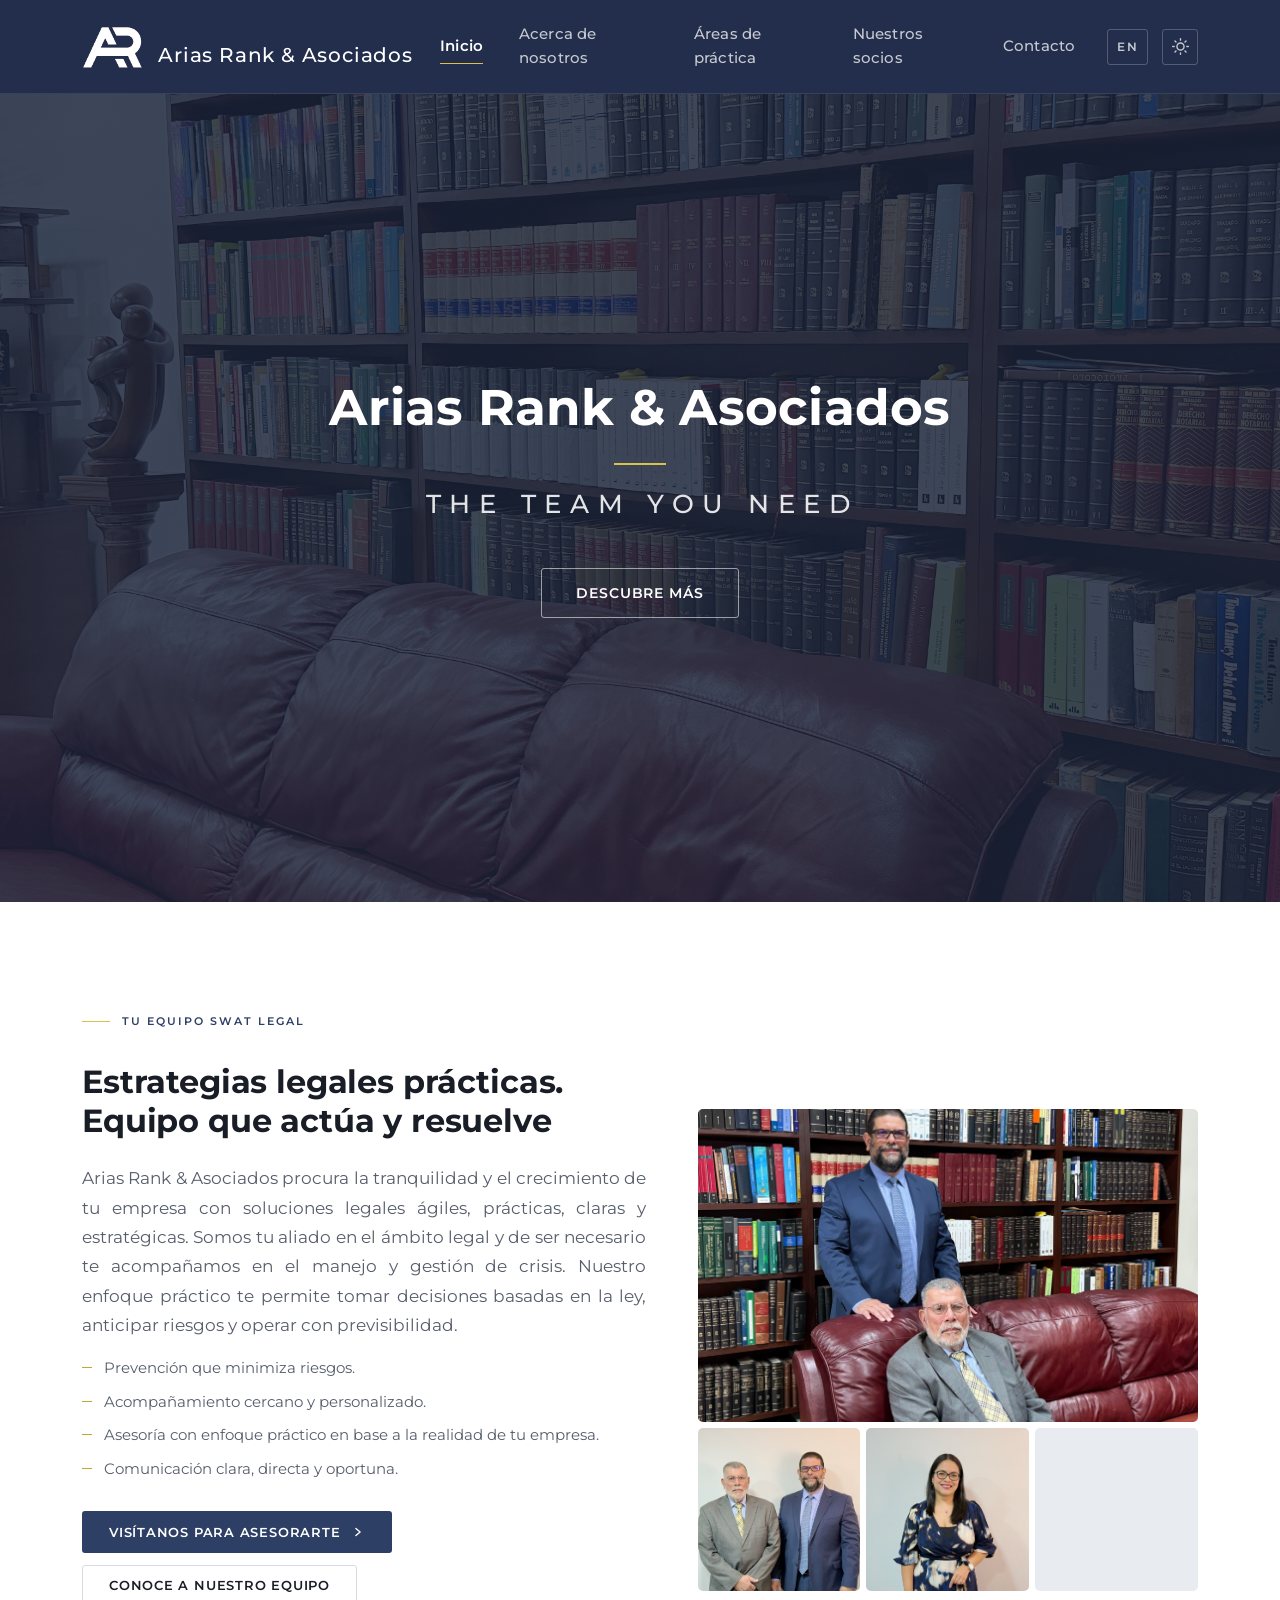
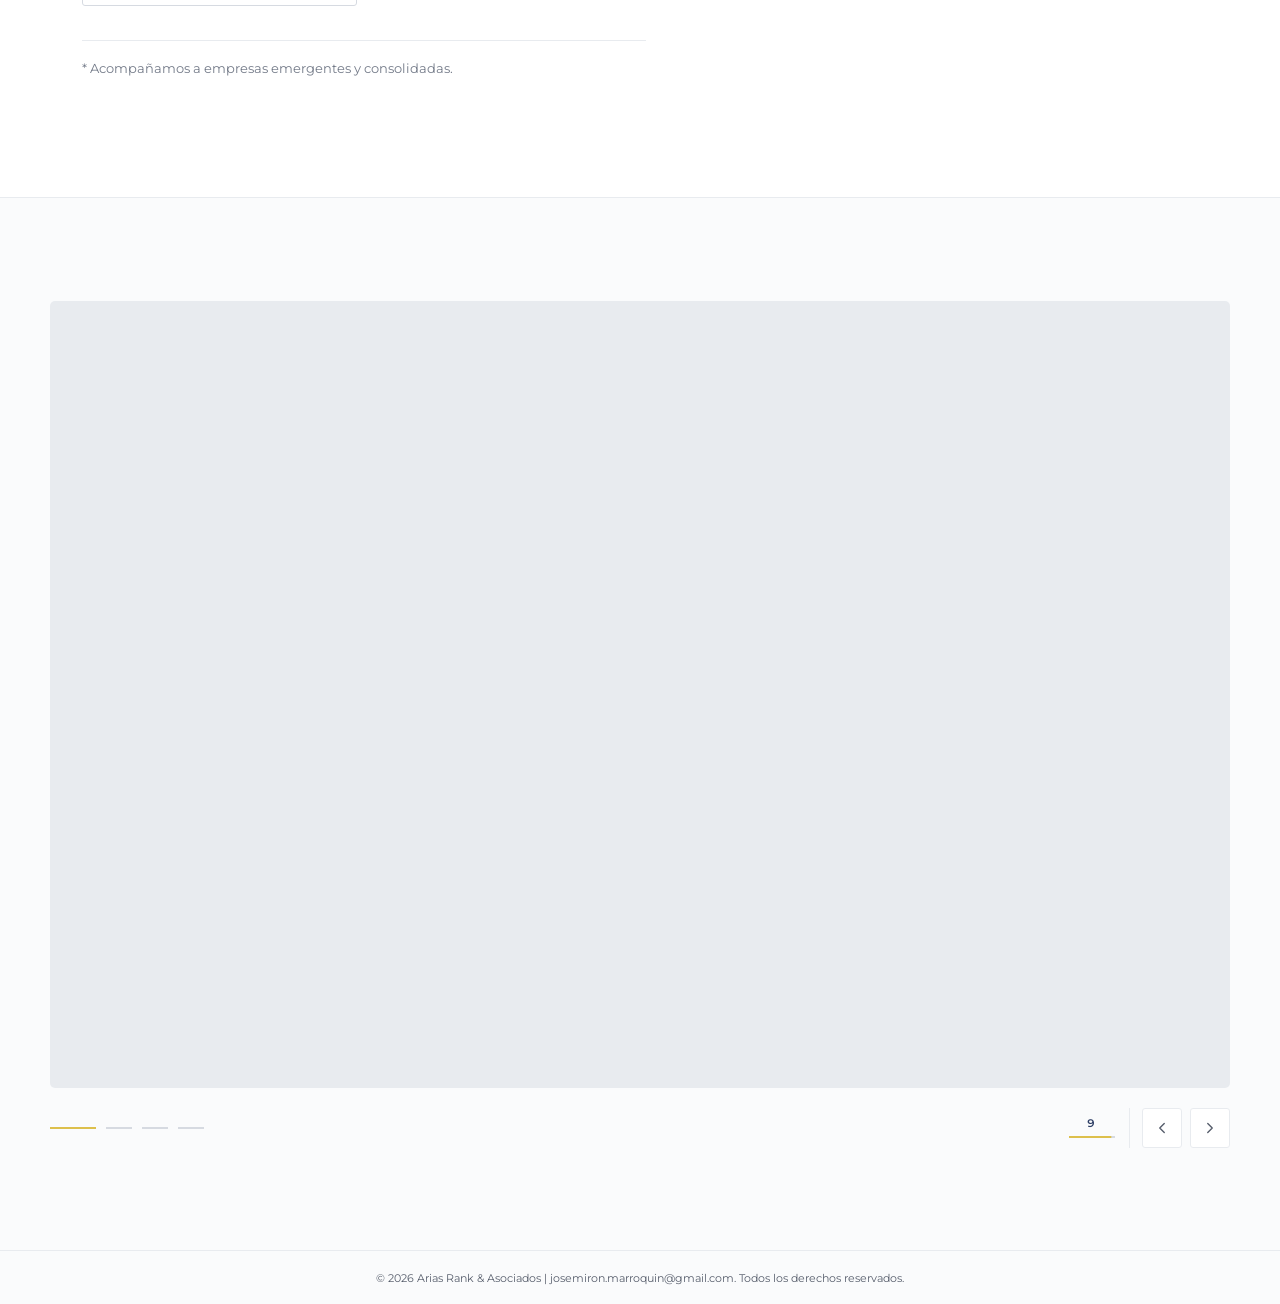
==== commit b6785e85: "Nueva versión, tras cambios realizados" ====
--- a/index.html
+++ b/index.html
@@ -1,4 +1,4 @@
-<!DOCTYPE html><html lang="es" data-theme="light" data-astro-cid-sckkx6r4> <head><meta charset="UTF-8"><meta name="viewport" content="width=device-width, initial-scale=1"><link rel="icon" type="image/svg+xml" href="/favicon.svg"><meta name="generator" content="Astro v5.18.2"><title>Arias Rank &amp; Asociados</title><link href="https://cdn.jsdelivr.net/npm/bootstrap@5.3.7/dist/css/bootstrap.min.css" rel="stylesheet" integrity="sha384-LN+7fdVzj6u52u30Kp6M/trliBMCMKTyK833zpbD+pXdCLuTusPj697FH4R/5mcr" crossorigin="anonymous"><link rel="stylesheet" href="https://cdnjs.cloudflare.com/ajax/libs/font-awesome/5.15.4/css/all.min.css"><link rel="stylesheet" href="/style.css"><!--
+<!DOCTYPE html><html lang="es" data-theme="light" data-astro-cid-sckkx6r4> <head><meta charset="UTF-8"><meta name="viewport" content="width=device-width, initial-scale=1"><meta name="generator" content="Astro v5.18.2"><title>Abogados corporativos en El Salvador | Arias Rank &amp; Asociados</title><meta name="description" content="Bufete salvadoreño de derecho corporativo, laboral, litigios y seguros. Asesoría legal práctica y preventiva para empresas, en colonia Escalón, San Salvador."><link rel="canonical" href="https://www.ariasranklaw.com.sv/"><meta name="robots" content="index, follow, max-image-preview:large"><link rel="alternate" hreflang="es" href="https://www.ariasranklaw.com.sv/"><link rel="alternate" hreflang="en" href="https://www.ariasranklaw.com.sv/en/"><link rel="alternate" hreflang="x-default" href="https://www.ariasranklaw.com.sv/"><meta property="og:type" content="website"><meta property="og:site_name" content="Arias Rank &#38; Asociados"><meta property="og:title" content="Abogados corporativos en El Salvador | Arias Rank &#38; Asociados"><meta property="og:description" content="Bufete salvadoreño de derecho corporativo, laboral, litigios y seguros. Asesoría legal práctica y preventiva para empresas, en colonia Escalón, San Salvador."><meta property="og:locale" content="es_SV"><meta property="og:locale:alternate" content="en_US"><meta property="og:url" content="https://www.ariasranklaw.com.sv/"><meta property="og:image" content="https://www.ariasranklaw.com.sv/images/arias-rank-hero-5.jpg"><meta property="og:image:width" content="4032"><meta property="og:image:height" content="3024"><meta property="og:image:alt" content="Fachada e instalaciones del bufete"><meta name="twitter:card" content="summary_large_image"><meta name="twitter:title" content="Abogados corporativos en El Salvador | Arias Rank &#38; Asociados"><meta name="twitter:description" content="Bufete salvadoreño de derecho corporativo, laboral, litigios y seguros. Asesoría legal práctica y preventiva para empresas, en colonia Escalón, San Salvador."><meta name="twitter:image" content="https://www.ariasranklaw.com.sv/images/arias-rank-hero-5.jpg"><meta name="theme-color" content="#222e4b"><link rel="icon" type="image/svg+xml" href="/favicon.svg"><link rel="preconnect" href="https://fonts.googleapis.com"><link rel="preconnect" href="https://fonts.gstatic.com" crossorigin><link rel="stylesheet" href="https://fonts.googleapis.com/css2?family=Montserrat:ital,wght@0,100..900;1,100..900&display=swap"><link href="https://cdn.jsdelivr.net/npm/bootstrap@5.3.7/dist/css/bootstrap.min.css" rel="stylesheet" integrity="sha384-LN+7fdVzj6u52u30Kp6M/trliBMCMKTyK833zpbD+pXdCLuTusPj697FH4R/5mcr" crossorigin="anonymous"><link rel="stylesheet" href="/style.css"><link rel="preload" as="image" href="/images/hero-img-2.jpg" fetchpriority="high"><script type="application/ld+json">{"@context":"https://schema.org","@graph":[{"@type":["LegalService","Organization"],"@id":"https://www.ariasranklaw.com.sv/#despacho","name":"Arias Rank & Asociados","url":"https://www.ariasranklaw.com.sv/","logo":"https://www.ariasranklaw.com.sv/logo.svg","image":"https://www.ariasranklaw.com.sv/images/oficinas/fachada.jpg","telephone":"+503 2281-6800","email":"info@ariasranklaw.com.sv","address":{"@type":"PostalAddress","streetAddress":"99a avenida norte No. 661, colonia Escalón","addressLocality":"San Salvador","addressRegion":"San Salvador","postalCode":"1101","addressCountry":"SV"},"geo":{"@type":"GeoCoordinates","latitude":13.7111483,"longitude":-89.2470013},"areaServed":{"@type":"Country","name":"El Salvador"},"availableLanguage":["es","en"],"sameAs":["https://www.facebook.com/profile.php?id=61580276947423","https://www.instagram.com/ariasrank_law"],"openingHoursSpecification":[{"@type":"OpeningHoursSpecification","dayOfWeek":["Monday","Tuesday","Wednesday","Thursday","Friday"],"opens":"08:00","closes":"17:00"}],"hasOfferCatalog":{"@type":"OfferCatalog","name":"Áreas de práctica","itemListElement":[{"@type":"Offer","itemOffered":{"@type":"Service","name":"Derecho Empresarial","description":"Estructuración societaria, fusiones y adquisiciones, gobierno corporativo y gestión de contratos.","provider":{"@id":"https://www.ariasranklaw.com.sv/#despacho"}}},{"@type":"Offer","itemOffered":{"@type":"Service","name":"Derecho Laboral","description":"Diseño de políticas internas, negociaciones colectivas, cumplimiento y prevención de riesgos laborales.","provider":{"@id":"https://www.ariasranklaw.com.sv/#despacho"}}},{"@type":"Offer","itemOffered":{"@type":"Service","name":"Derecho Económico","description":"Regulaciones, concentraciones económicas, derecho del consumidor y competencia desleal.","provider":{"@id":"https://www.ariasranklaw.com.sv/#despacho"}}},{"@type":"Offer","itemOffered":{"@type":"Service","name":"Litigios","description":"Representación en juicios, arbitrajes y resolución de controversias.","provider":{"@id":"https://www.ariasranklaw.com.sv/#despacho"}}},{"@type":"Offer","itemOffered":{"@type":"Service","name":"Derecho de Seguros","description":"Revisión de pólizas, análisis de cobertura y gestión de reclamos por siniestros.","provider":{"@id":"https://www.ariasranklaw.com.sv/#despacho"}}},{"@type":"Offer","itemOffered":{"@type":"Service","name":"Manejo de Crisis","description":"Desarrollo de estrategias legales y operativas ante eventos inesperados que puedan afectar la continuidad del negocio.","provider":{"@id":"https://www.ariasranklaw.com.sv/#despacho"}}}]}},{"@type":"WebSite","@id":"https://www.ariasranklaw.com.sv/#sitio","url":"https://www.ariasranklaw.com.sv/","name":"Arias Rank & Asociados","inLanguage":"es","publisher":{"@id":"https://www.ariasranklaw.com.sv/#despacho"}},{"@type":"WebPage","@id":"https://www.ariasranklaw.com.sv/#pagina","url":"https://www.ariasranklaw.com.sv/","name":"Abogados corporativos en El Salvador | Arias Rank & Asociados","description":"Bufete salvadoreño de derecho corporativo, laboral, litigios y seguros. Asesoría legal práctica y preventiva para empresas, en colonia Escalón, San Salvador.","inLanguage":"es","isPartOf":{"@id":"https://www.ariasranklaw.com.sv/#sitio"},"about":{"@id":"https://www.ariasranklaw.com.sv/#despacho"}}]}</script><!--
 			Tema: LIGHT por defecto, siempre.
 			Solo se cambia a dark si el usuario lo eligió explícitamente antes.
 			No se consulta prefers-color-scheme a propósito.
@@ -11,21 +11,4 @@
 				} catch (e) { /* almacenamiento bloqueado: se queda en light */ }
 			})();
 		</script><style>html,body{margin:0;width:100%}
-</style></head> <body data-astro-cid-sckkx6r4> <a class="skip-link" href="#contenido" data-astro-cid-sckkx6r4>Saltar al contenido</a> <div class="wrapper" data-astro-cid-sckkx6r4> <div id="contenido" data-astro-cid-sckkx6r4>  <nav class="navbar navbar-expand-lg p-1 navbar-dark"> <div class="container"> <a href="/" class="d-flex align-items-center justify-content-center navbar-brand fs-5"> <img src="/logo_w.svg" alt="Arias Rank Logo" class="img-fluid" width="75" height="75"> <p class="mt-3 ms-2">Arias Rank & Asociados</p> </a> <button class="navbar-toggler" type="button" data-bs-toggle="collapse" data-bs-target="#navbarSupportedContent" aria-controls="navbarSupportedContent" aria-expanded="false" aria-label="Toggle navigation"> <span class="navbar-toggler-icon"></span> </button> <div class="collapse navbar-collapse" id="navbarSupportedContent"> <ul class="navbar-nav ms-auto align-items-center"> <li class="nav-item"> <a class="nav-link active" href="/">Inicio</a> </li> <li class="nav-item"> <a class="nav-link " href="/about">Acerca de nosotros</a> </li> <li class="nav-item"> <a class="nav-link " href="/team">Nuestro equipo</a> </li> <li class="nav-item"> <a class="nav-link " href="/contact-us">Contacto</a> </li> <li class="nav-item"> <button class="theme-toggle" aria-label="Cambiar a tema oscuro" title="Cambiar tema" type="button"> <svg class="icon-sun" viewBox="0 0 24 24" fill="none" stroke="currentColor" stroke-width="2" stroke-linecap="round"> <circle cx="12" cy="12" r="5"></circle><path d="M12 1v2M12 21v2M4.22 4.22l1.42 1.42M18.36 18.36l1.42 1.42M1 12h2M21 12h2M4.22 19.78l1.42-1.42M18.36 5.64l1.42-1.42"></path> </svg> <svg class="icon-moon" viewBox="0 0 24 24" fill="none" stroke="currentColor" stroke-width="2" stroke-linecap="round"> <path d="M21 12.79A9 9 0 1 1 11.21 3 7 7 0 0 0 21 12.79z"></path> </svg> </button> </li> </ul> </div> </div> </nav> <header class="hero-header"> <h1 class="fw-bold">Arias Rank & Asociados</h1> <span class="hero-tagline">THE TEAM YOU NEED</span> <a href="#asesoria-estrategica" class="btnIndexInfo mt-5">Descubre más</a> </header> <section id="asesoria-estrategica" class="hero-services" aria-labelledby="hero-title" role="region"> <div class="container grid hero-grid"> <!-- Copy --> <div class="hero-copy anim-hidden anim-hidden-slide-left"> <span class="pill mb-3" aria-label="Propuesta de valor">Tu equipo SWAT legal</span> <h1 id="hero-title" class="h1 mb-4 fw-bold fs-2">Estrategias legales prácticas. <br> Equipo que actúa y resuelve</h1> <p class="sub">
-Arias Rank &amp; Asociados procura la tranquilidad y el crecimiento de tu empresa con soluciones legales ágiles, prácticas, claras y estratégicas. Somos tu aliado en el ámbito legal y de ser necesario te acompañamos en el manejo y gestión de crisis. Nuestro enfoque práctico te permite tomar decisiones basadas en la ley, anticipar riesgos y operar con previsibilidad.
-</p> <ul class="bullets mt-3"> <li>Prevención que minimiza riesgos.</li> <li>Acompañamiento cercano y personalizado.</li> <li>Asesoría con enfoque práctico en base a la realidad de tu empresa.</li> <li>Comunicación clara, directa y oportuna.</li> </ul> <div class="ctas" role="group" aria-label="Llamadas a la acción"> <a class="custom-btn custom-btn-primary" href="/contact-us">
-Visítanos para asesorarte
-<svg class="chev" viewBox="0 0 20 20" fill="none" aria-hidden="true"> <path d="M7 5l6 5-6 5" stroke="currentColor" stroke-width="2" stroke-linecap="round" stroke-linejoin="round"></path> </svg> </a> <a class="custom-btn custom-btn-outline" href="/team">Conoce a nuestro equipo</a> </div> <p class="trust">* Acompañamos a empresas emergentes y consolidadas.</p> </div> <!-- Media: lámina de tres fotografías --> <div class="hero-media"> <!-- PENDIENTE: los `alt` son genéricos porque no se ha descrito el
-			     contenido de cada fotografía. Sustituirlos por lo que ocurre
-			     realmente en cada una (quién aparece, dónde, haciendo qué). --> <div class="hero-collage anim-stagger"> <figure class="collage-pieza collage-lead"> <img src="/images/arias-rank-hero-4.jpg" width="4032" height="3024" alt="El equipo de Arias Rank & Asociados reunido en el despacho" loading="lazy" decoding="async"> </figure> <figure class="collage-pieza"> <img src="/images/arias-rank-hero-2.jpg" width="4032" height="3024" alt="Sesión de trabajo del equipo del bufete" loading="lazy" decoding="async"> </figure> <figure class="collage-pieza"> <img src="/images/arias-rank-hero-3.jpg" width="4032" height="3024" alt="Abogados del bufete atendiendo a un cliente" loading="lazy" decoding="async"> </figure> </div> </div> </div> </section> <section class="practice" id="areas-derecho" aria-labelledby="practice-title"> <!-- Encabezado asimétrico: rótulo y título a la izquierda, entrada a la derecha --> <div class="practice-head anim-hidden anim-hidden-fade-up"> <div class="practice-head-title"> <span class="pill">Áreas de práctica</span> <h2 id="practice-title" class="h2">Especialistas que te respaldan</h2> </div> <p class="practice-intro">
-Arias Rank &amp; Asociados ofrece asesoría legal integral en las áreas clave de la
-      actividad económica que impulsan, protegen y fortalecen la operación de tu empresa.
-      Nuestro enfoque combina técnica jurídica, visión estratégica y acompañamiento cercano
-      para resolver desafíos y anticipar riesgos.
-</p> </div> <p class="practice-kicker">Nuestras principales áreas de práctica</p> <div class="practice-grid anim-stagger"> <article class="practice-card" aria-label="Derecho Empresarial"> <span class="practice-num" aria-hidden="true">01</span> <h3 class="practice-name">Derecho Empresarial</h3> <p class="practice-desc">Estructuración societaria, fusiones y adquisiciones, gobierno corporativo y gestión de contratos.</p> </article><article class="practice-card" aria-label="Derecho Laboral"> <span class="practice-num" aria-hidden="true">02</span> <h3 class="practice-name">Derecho Laboral</h3> <p class="practice-desc">Diseño de políticas internas, negociaciones colectivas, cumplimiento y prevención de riesgos laborales.</p> </article><article class="practice-card" aria-label="Derecho Económico"> <span class="practice-num" aria-hidden="true">03</span> <h3 class="practice-name">Derecho Económico</h3> <p class="practice-desc">Regulaciones, concentraciones económicas, derecho del consumidor y competencia desleal.</p> </article><article class="practice-card" aria-label="Litigios"> <span class="practice-num" aria-hidden="true">04</span> <h3 class="practice-name">Litigios</h3> <p class="practice-desc">Representación en juicios, arbitrajes y resolución de controversias.</p> </article><article class="practice-card" aria-label="Derecho de Seguros"> <span class="practice-num" aria-hidden="true">05</span> <h3 class="practice-name">Derecho de Seguros</h3> <p class="practice-desc">Revisión de pólizas, análisis de cobertura y gestión de reclamos por siniestros.</p> </article><article class="practice-card" aria-label="Manejo de Crisis"> <span class="practice-num" aria-hidden="true">06</span> <h3 class="practice-name">Manejo de Crisis</h3> <p class="practice-desc">Desarrollo de estrategias legales y operativas ante eventos inesperados que puedan afectar la continuidad del negocio.</p> </article> </div> <!-- Cierre: nota al margen, marcada con filete dorado --> <aside class="practice-note anim-hidden anim-hidden-fade-up"> <p>
-Aun cuando nuestro enfoque principal es preventivo y está diseñado para minimizar
-      riesgos, entendemos que pueden surgir situaciones complejas como litigios o crisis
-      empresariales. En esos momentos, contar con un equipo que actúe con rapidez, estrategia
-      y experiencia marca la diferencia. Estamos preparados para acompañarte y gestionar estos
-      escenarios de forma eficaz, protegiendo la continuidad y reputación de tu negocio.
-</p> </aside> </section> <section class="oficinas" id="oficinas" aria-labelledby="oficinas-title"> <div class="oficinas-inner"> <div class="intro anim-hidden anim-hidden-fade-up"> <h2 id="oficinas-title" class="h2">Conoce nuestras oficinas</h2> </div> <div class="carrusel anim-hidden anim-hidden-fade-up" role="region" aria-roledescription="carrusel" aria-label="Fotografías de nuestras oficinas"> <div class="carrusel-viewport"> <ul class="carrusel-track"> <li class="carrusel-slide" role="group" aria-roledescription="diapositiva" aria-label="1 de 5"> <img src="/images/oficinas/recepcion.jpg" alt="Fotografía pendiente de las oficinas" width="1200" height="800" loading="eager" decoding="async"> <span class="carrusel-pie">Recepción</span> </li><li class="carrusel-slide" role="group" aria-roledescription="diapositiva" aria-label="2 de 5"> <img src="/images/oficinas/fachada.jpg" alt="Fotografía pendiente de las oficinas" width="1200" height="800" loading="lazy" decoding="async"> <span class="carrusel-pie">Fachada</span> </li><li class="carrusel-slide" role="group" aria-roledescription="diapositiva" aria-label="3 de 5"> <img src="/images/oficinas/sala-reuniones-1.jpg" alt="Fotografía pendiente de las oficinas" width="1200" height="800" loading="lazy" decoding="async"> <span class="carrusel-pie">Sala de reuniones 1</span> </li><li class="carrusel-slide" role="group" aria-roledescription="diapositiva" aria-label="4 de 5"> <img src="/images/oficinas/sala-reuniones-2.jpg" alt="Fotografía pendiente de las oficinas" width="1200" height="800" loading="lazy" decoding="async"> <span class="carrusel-pie">Sala de reuniones 2</span> </li><li class="carrusel-slide" role="group" aria-roledescription="diapositiva" aria-label="5 de 5"> <img src="/images/oficinas/oficina.jpg" alt="Fotografía pendiente de las oficinas" width="1200" height="800" loading="lazy" decoding="async"> <span class="carrusel-pie">Oficina</span> </li> </ul> </div> <div class="carrusel-barra"> <div class="carrusel-indicadores" role="tablist" aria-label="Elegir fotografía"> <button type="button" role="tab" class="carrusel-punto" data-indice="0" aria-label="Ir a Recepción" aria-selected="true"></button><button type="button" role="tab" class="carrusel-punto" data-indice="1" aria-label="Ir a Fachada" aria-selected="false"></button><button type="button" role="tab" class="carrusel-punto" data-indice="2" aria-label="Ir a Sala de reuniones 1" aria-selected="false"></button><button type="button" role="tab" class="carrusel-punto" data-indice="3" aria-label="Ir a Sala de reuniones 2" aria-selected="false"></button><button type="button" role="tab" class="carrusel-punto" data-indice="4" aria-label="Ir a Oficina" aria-selected="false"></button> </div> <div class="carrusel-controles"> <button type="button" class="carrusel-btn" data-dir="-1" aria-label="Fotografía anterior"> <svg viewBox="0 0 24 24" fill="none" stroke="currentColor" stroke-width="1.8" stroke-linecap="round" stroke-linejoin="round" aria-hidden="true"> <path d="M15 6l-6 6 6 6"></path> </svg> </button> <button type="button" class="carrusel-btn" data-dir="1" aria-label="Fotografía siguiente"> <svg viewBox="0 0 24 24" fill="none" stroke="currentColor" stroke-width="1.8" stroke-linecap="round" stroke-linejoin="round" aria-hidden="true"> <path d="M9 6l6 6-6 6"></path> </svg> </button> </div> </div> </div> </div> </section> <script type="module">document.querySelectorAll(".carrusel").forEach(t=>{const o=t.querySelector(".carrusel-viewport"),v=[...t.querySelectorAll(".carrusel-punto")],l=[...t.querySelectorAll(".carrusel-slide")];if(!o||l.length===0)return;const i=window.matchMedia("(prefers-reduced-motion: reduce)");let n=0,s;const d=(e,u=!0)=>{n=(e+l.length)%l.length,o.scrollTo({left:n*o.clientWidth,behavior:u&&!i.matches?"smooth":"auto"}),a()},a=()=>{v.forEach((e,u)=>e.setAttribute("aria-selected",u===n?"true":"false"))};let h;o.addEventListener("scroll",()=>{window.clearTimeout(h),h=window.setTimeout(()=>{const e=Math.round(o.scrollLeft/o.clientWidth);e!==n&&(n=e,a())},120)},{passive:!0});const r=()=>{i.matches||(c(),s=window.setInterval(()=>d(n+1),5500))},c=()=>{s!==void 0&&window.clearInterval(s),s=void 0};t.addEventListener("pointerenter",c),t.addEventListener("pointerleave",r),t.addEventListener("focusin",c),t.addEventListener("focusout",e=>{t.contains(e.relatedTarget)||r()}),document.addEventListener("visibilitychange",()=>{document.hidden?c():r()}),i.addEventListener("change",()=>{i.matches?c():r()}),t.querySelectorAll(".carrusel-btn").forEach(e=>{e.addEventListener("click",()=>{d(n+Number(e.dataset.dir)),r()})}),v.forEach(e=>{e.addEventListener("click",()=>{d(Number(e.dataset.indice)),r()})}),window.addEventListener("resize",()=>d(n,!1)),a(),r()});</script>  </div> <footer class="footer mt-auto"> <div class="container text-center p-3"> <small>&copy; 2026 Arias Rank & Asociados | josemiron.marroquin@gmail.com. Todos los derechos reservados.</small> </div> </footer> </div> <button class="back-to-top" type="button" aria-label="Volver arriba" data-astro-cid-sckkx6r4> <svg viewBox="0 0 24 24" fill="none" stroke="currentColor" stroke-width="2.2" stroke-linecap="round" stroke-linejoin="round" aria-hidden="true" data-astro-cid-sckkx6r4> <path d="M12 19V5M5 12l7-7 7 7" data-astro-cid-sckkx6r4></path> </svg> </button> <script src="https://cdn.jsdelivr.net/npm/@popperjs/core@2.11.8/dist/umd/popper.min.js" integrity="sha384-I7E8VVD/ismYTF4hNIPjVp/Zjvgyol6VFvRkX/vR+Vc4jQkC+hVqc2pM8ODewa9r" crossorigin="anonymous"></script> <script src="https://cdn.jsdelivr.net/npm/bootstrap@5.3.7/dist/js/bootstrap.min.js" integrity="sha384-7qAoOXltbVP82dhxHAUje59V5r2YsVfBafyUDxEdApLPmcdhBPg1DKg1ERo0BZlK" crossorigin="anonymous"></script> </body> <script type="module">const c={"anim-hidden-fade-in":"anim-fade-in","anim-hidden-fade-up":"anim-fade-up","anim-hidden-fade-down":"anim-fade-down","anim-hidden-slide-left":"anim-slide-left","anim-hidden-slide-right":"anim-slide-right","anim-hidden-scale-in":"anim-scale-in","anim-hidden-blur-in":"anim-blur-in"},s=new IntersectionObserver(t=>{t.forEach(i=>{if(!i.isIntersecting)return;const e=i.target;e.classList.contains("animate-section")&&(e.classList.add("animate-fading"),e.classList.remove("animate-section"));for(const[a,r]of Object.entries(c))if(e.classList.contains(a)){e.classList.remove(a,"anim-hidden"),e.classList.add(r);break}e.classList.contains("anim-stagger")&&e.classList.add("anim-active"),s.unobserve(e)})},{threshold:.1,rootMargin:"0px 0px -40px 0px"});document.querySelectorAll('.animate-section, [class*="anim-hidden"], .anim-stagger').forEach(t=>s.observe(t));document.querySelectorAll(".theme-toggle").forEach(t=>{t.addEventListener("click",()=>{const i=document.documentElement,e=i.getAttribute("data-theme")==="dark"?"light":"dark";i.setAttribute("data-theme",e);try{localStorage.setItem("theme",e)}catch{}t.setAttribute("aria-label",e==="dark"?"Cambiar a tema claro":"Cambiar a tema oscuro")})});const o=document.querySelector(".back-to-top");let n=!1;function d(){o?.classList.toggle("is-visible",window.scrollY>600),n=!1}window.addEventListener("scroll",()=>{n||(n=!0,requestAnimationFrame(d))},{passive:!0});d();o?.addEventListener("click",()=>{const t=window.matchMedia("(prefers-reduced-motion: reduce)").matches;window.scrollTo({top:0,behavior:t?"auto":"smooth"})});</script> </html> +</style></head> <body data-astro-cid-sckkx6r4> <a class="skip-link" href="#contenido" data-astro-cid-sckkx6r4>Saltar al contenido</a> <div class="wrapper" data-astro-cid-sckkx6r4> <div id="contenido" data-astro-cid-sckkx6r4>  <nav class="navbar navbar-expand-lg p-1 navbar-dark"> <div class="container"> <a href="/" class="d-flex align-items-center justify-content-center navbar-brand fs-5"> <img src="/logo_w.svg" alt="Logotipo de Arias Rank" class="img-fluid" width="75" height="75"> <p class="mt-3 ms-2">Arias Rank &amp; Asociados</p> </a> <button class="navbar-toggler" type="button" data-bs-toggle="collapse" data-bs-target="#navbarSupportedContent" aria-controls="navbarSupportedContent" aria-expanded="false" aria-label="Abrir o cerrar la navegación"> <span class="navbar-toggler-icon"></span> </button> <div class="collapse navbar-collapse" id="navbarSupportedContent"> <ul class="navbar-nav ms-auto align-items-center"> <li class="nav-item"> <a class="nav-link active" href="/">Inicio</a> </li><li class="nav-item"> <a class="nav-link " href="/about/">Acerca de nosotros</a> </li><li class="nav-item"> <a class="nav-link " href="/practice-areas/">Áreas de práctica</a> </li><li class="nav-item"> <a class="nav-link " href="/team/">Nuestros socios</a> </li><li class="nav-item"> <a class="nav-link " href="/contact-us/">Contacto</a> </li> <li class="nav-item"> <div class="navbar-utiles">  <a class="lang-toggle" href="/en/" lang="en" hreflang="en" aria-label="View this site in English" title="View this site in English">EN</a> <button class="theme-toggle" aria-label="Cambiar a tema oscuro" title="Cambiar tema" type="button" data-a-oscuro="Cambiar a tema oscuro" data-a-claro="Cambiar a tema claro"> <svg class="icon-sun" viewBox="0 0 24 24" fill="none" stroke="currentColor" stroke-width="2" stroke-linecap="round"> <circle cx="12" cy="12" r="5"></circle><path d="M12 1v2M12 21v2M4.22 4.22l1.42 1.42M18.36 18.36l1.42 1.42M1 12h2M21 12h2M4.22 19.78l1.42-1.42M18.36 5.64l1.42-1.42"></path> </svg> <svg class="icon-moon" viewBox="0 0 24 24" fill="none" stroke="currentColor" stroke-width="2" stroke-linecap="round"> <path d="M21 12.79A9 9 0 1 1 11.21 3 7 7 0 0 0 21 12.79z"></path> </svg> </button> </div> </li> </ul> </div> </div> </nav> <header class="hero-header"> <h1 class="fw-bold">Arias Rank &amp; Asociados</h1> <span class="hero-tagline">THE TEAM YOU NEED</span> <a href="#asesoria-estrategica" class="btnIndexInfo mt-5">Descubre más</a> </header> <section id="asesoria-estrategica" class="hero-services" aria-labelledby="hero-title" role="region"> <div class="container grid hero-grid"> <!-- Copy --> <div class="hero-copy anim-hidden anim-hidden-slide-left"> <span class="pill mb-3" aria-label="Propuesta de valor">Tu equipo SWAT legal</span>  <h2 id="hero-title" class="h1 mb-4 fw-bold fs-2">Estrategias legales prácticas. <br> Equipo que actúa y resuelve</h2> <p class="sub">Arias Rank &amp; Asociados procura la tranquilidad y el crecimiento de tu empresa con soluciones legales ágiles, prácticas, claras y estratégicas. Somos tu aliado en el ámbito legal y de ser necesario te acompañamos en el manejo y gestión de crisis. Nuestro enfoque práctico te permite tomar decisiones basadas en la ley, anticipar riesgos y operar con previsibilidad.</p> <ul class="bullets mt-3"> <li>Prevención que minimiza riesgos.</li><li>Acompañamiento cercano y personalizado.</li><li>Asesoría con enfoque práctico en base a la realidad de tu empresa.</li><li>Comunicación clara, directa y oportuna.</li> </ul> <div class="ctas" role="group" aria-label="Llamadas a la acción"> <a class="custom-btn custom-btn-primary" href="/contact-us/"> Visítanos para asesorarte <svg class="chev" viewBox="0 0 20 20" fill="none" aria-hidden="true"> <path d="M7 5l6 5-6 5" stroke="currentColor" stroke-width="2" stroke-linecap="round" stroke-linejoin="round"></path> </svg> </a> <a class="custom-btn custom-btn-outline" href="/team/">Conoce a nuestro equipo</a> </div> <p class="trust">* Acompañamos a empresas emergentes y consolidadas.</p> </div> <!-- Media: lámina de cuatro fotografías --> <div class="hero-media">  <div class="hero-collage anim-stagger"> <figure class="collage-pieza collage-lead"> <img src="/images/arias-rank-hero-5.jpg" width="4032" height="3024" alt="Fachada e instalaciones del bufete" loading="lazy" decoding="async"> </figure><figure class="collage-pieza"> <img src="/images/arias-rank-hero-4.jpg" width="4032" height="3024" alt="El equipo de Arias Rank &#38; Asociados reunido en el despacho" loading="lazy" decoding="async"> </figure><figure class="collage-pieza"> <img src="/images/arias-rank-hero-2.jpg" width="4032" height="3024" alt="Sesión de trabajo del equipo del bufete" loading="lazy" decoding="async"> </figure><figure class="collage-pieza"> <img src="/images/arias-rank-hero-3.jpg" width="4032" height="3024" alt="Abogados del bufete atendiendo a un cliente" loading="lazy" decoding="async"> </figure> </div> </div> </div> </section> <section class="oficinas" id="oficinas" aria-labelledby="oficinas-title"> <div class="oficinas-inner">  <div class="carrusel anim-hidden anim-hidden-fade-up" role="region" aria-roledescription="carrusel" aria-label="Fotografías de nuestras oficinas" data-ms-primera="9000" data-ms-resto="6000"> <div class="carrusel-viewport"> <ul class="carrusel-track"> <li class="carrusel-slide" role="group" aria-roledescription="diapositiva" aria-label="1 de 4"> <img src="/images/oficinas/nuevas-generaciones.png" alt="Contenido de marketing de Arias Rank &#38; Asociados" width="1200" height="800" loading="eager" decoding="async">  </li><li class="carrusel-slide" role="group" aria-roledescription="diapositiva" aria-label="2 de 4"> <img src="/images/oficinas/arias-team.jpg" alt="Todos los Arias" width="1200" height="800" loading="lazy" decoding="async">  </li><li class="carrusel-slide" role="group" aria-roledescription="diapositiva" aria-label="3 de 4"> <img src="/images/oficinas/fachada.jpg" alt="Fotografía pendiente de las oficinas" width="1200" height="800" loading="lazy" decoding="async">  </li><li class="carrusel-slide" role="group" aria-roledescription="diapositiva" aria-label="4 de 4"> <img src="/images/oficinas/oficina.jpg" alt="Fotografía pendiente de las oficinas" width="1200" height="800" loading="lazy" decoding="async">  </li> </ul> </div> <div class="carrusel-barra"> <div class="carrusel-indicadores" role="tablist" aria-label="Elegir fotografía"> <button type="button" role="tab" class="carrusel-punto" data-indice="0" aria-label="Ir a la fotografía 1" aria-selected="true"></button><button type="button" role="tab" class="carrusel-punto" data-indice="1" aria-label="Ir a la fotografía 2" aria-selected="false"></button><button type="button" role="tab" class="carrusel-punto" data-indice="2" aria-label="Ir a Fachada" aria-selected="false"></button><button type="button" role="tab" class="carrusel-punto" data-indice="3" aria-label="Ir a Oficina" aria-selected="false"></button> </div> <div class="carrusel-controles">  <div class="carrusel-reloj" aria-hidden="true"> <span class="carrusel-seg">9</span> <span class="carrusel-pista"><i class="carrusel-merma"></i></span> </div> <button type="button" class="carrusel-btn" data-dir="-1" aria-label="Fotografía anterior"> <svg viewBox="0 0 24 24" fill="none" stroke="currentColor" stroke-width="1.8" stroke-linecap="round" stroke-linejoin="round" aria-hidden="true"> <path d="M15 6l-6 6 6 6"></path> </svg> </button> <button type="button" class="carrusel-btn" data-dir="1" aria-label="Fotografía siguiente"> <svg viewBox="0 0 24 24" fill="none" stroke="currentColor" stroke-width="1.8" stroke-linecap="round" stroke-linejoin="round" aria-hidden="true"> <path d="M9 6l6 6-6 6"></path> </svg> </button> </div> </div> </div> </div> </section> <script type="module">document.querySelectorAll(".carrusel").forEach(t=>{const g=Number(t.dataset.msPrimera)||9e3,N=Number(t.dataset.msResto)||6e3,o=t.querySelector(".carrusel-viewport"),y=[...t.querySelectorAll(".carrusel-punto")],d=[...t.querySelectorAll(".carrusel-slide")],S=t.querySelector(".carrusel-seg"),A=t.querySelector(".carrusel-merma");if(!o||d.length===0)return;const m=window.matchMedia("(prefers-reduced-motion: reduce)");let n=0,u=0,c=g,a,i=!1,f=0,h=-1,v=-1;const q=()=>n===0?g:N,p=e=>{const r=Math.max(0,Math.min(1,e/q()));A&&Math.abs(r-v)>=.005&&(A.style.transform="scaleX("+r.toFixed(4)+")",v=r);const l=Math.max(0,Math.ceil(e/1e3));S&&l!==h&&(S.textContent=String(l),h=l)},w=()=>{c=q(),u=performance.now()+c,h=-1,v=-1,p(c)},T=e=>{if(!i)return;const r=u-e;r<=0?M(n+1):p(r),a=requestAnimationFrame(T)},P=()=>{i||d.length<2||(i=!0,t.classList.add("carrusel-corriendo"),u=performance.now()+c,a=requestAnimationFrame(T))},I=()=>{i&&(i=!1,t.classList.remove("carrusel-corriendo"),c=Math.max(0,u-performance.now()),a!==void 0&&cancelAnimationFrame(a),a=void 0)};let R=!1,b=!1,E=!1;const s=()=>{R&&!b&&!E&&!document.hidden&&!m.matches?P():I()},L=()=>{y.forEach((e,r)=>e.setAttribute("aria-selected",r===n?"true":"false"))},M=e=>{const r=n;n=(e+d.length)%d.length;const l=Math.abs(n-r)>1;o.scrollTo({left:n*o.clientWidth,behavior:l||m.matches?"auto":"smooth"}),f=performance.now()+800,L(),w()},x=new IntersectionObserver(e=>{e.some(r=>r.isIntersecting)&&(R=!0,w(),s(),x.disconnect())},{threshold:.25});x.observe(t);let F;o.addEventListener("scroll",()=>{window.clearTimeout(F),F=window.setTimeout(()=>{if(performance.now()<f)return;const e=Math.round(o.scrollLeft/o.clientWidth);e!==n&&(n=e,L(),w())},120)},{passive:!0}),t.addEventListener("pointerenter",e=>{e.pointerType==="mouse"&&(b=!0,s())}),t.addEventListener("pointerleave",e=>{e.pointerType==="mouse"&&(b=!1,s())}),t.addEventListener("focusin",()=>{E=!0,s()}),t.addEventListener("focusout",e=>{t.contains(e.relatedTarget)||(E=!1,s())}),document.addEventListener("visibilitychange",s),m.addEventListener("change",s),t.querySelectorAll(".carrusel-btn").forEach(e=>{e.addEventListener("click",()=>M(n+Number(e.dataset.dir)))}),y.forEach(e=>{e.addEventListener("click",()=>M(Number(e.dataset.indice)))}),window.addEventListener("resize",()=>{o.scrollTo({left:n*o.clientWidth,behavior:"auto"}),f=performance.now()+400}),L(),p(c)});</script>  </div> <footer class="footer mt-auto"> <div class="container text-center p-3"> <small>© 2026 Arias Rank & Asociados | josemiron.marroquin@gmail.com. Todos los derechos reservados.</small> </div> </footer> </div> <button class="back-to-top" type="button" aria-label="Volver arriba" data-astro-cid-sckkx6r4> <svg viewBox="0 0 24 24" fill="none" stroke="currentColor" stroke-width="2.2" stroke-linecap="round" stroke-linejoin="round" aria-hidden="true" data-astro-cid-sckkx6r4> <path d="M12 19V5M5 12l7-7 7 7" data-astro-cid-sckkx6r4></path> </svg> </button>  <script defer src="https://cdn.jsdelivr.net/npm/bootstrap@5.3.7/dist/js/bootstrap.min.js" integrity="sha384-7qAoOXltbVP82dhxHAUje59V5r2YsVfBafyUDxEdApLPmcdhBPg1DKg1ERo0BZlK" crossorigin="anonymous"></script> </body> <script type="module">const r={"anim-hidden-fade-in":"anim-fade-in","anim-hidden-fade-up":"anim-fade-up","anim-hidden-fade-down":"anim-fade-down","anim-hidden-slide-left":"anim-slide-left","anim-hidden-slide-right":"anim-slide-right","anim-hidden-scale-in":"anim-scale-in","anim-hidden-blur-in":"anim-blur-in"},o=new IntersectionObserver(t=>{t.forEach(i=>{if(!i.isIntersecting)return;const e=i.target;e.classList.contains("animate-section")&&(e.classList.add("animate-fading"),e.classList.remove("animate-section"));for(const[a,s]of Object.entries(r))if(e.classList.contains(a)){e.classList.remove(a,"anim-hidden"),e.classList.add(s);break}e.classList.contains("anim-stagger")&&e.classList.add("anim-active"),o.unobserve(e)})},{threshold:.1,rootMargin:"0px 0px -40px 0px"});document.querySelectorAll('.animate-section, [class*="anim-hidden"], .anim-stagger').forEach(t=>o.observe(t));document.querySelectorAll(".theme-toggle").forEach(t=>{t.addEventListener("click",()=>{const i=document.documentElement,e=i.getAttribute("data-theme")==="dark"?"light":"dark";i.setAttribute("data-theme",e);try{localStorage.setItem("theme",e)}catch{}const a=e==="dark"?t.dataset.aClaro:t.dataset.aOscuro;a&&t.setAttribute("aria-label",a)})});const d=document.querySelector(".back-to-top");let n=!1;function c(){d?.classList.toggle("is-visible",window.scrollY>600),n=!1}window.addEventListener("scroll",()=>{n||(n=!0,requestAnimationFrame(c))},{passive:!0});c();d?.addEventListener("click",()=>{const t=window.matchMedia("(prefers-reduced-motion: reduce)").matches;window.scrollTo({top:0,behavior:t?"auto":"smooth"})});</script> </html> 
--- a/style.css
+++ b/style.css
@@ -1,4 +1,7 @@
-@import url('https://fonts.googleapis.com/css2?family=Montserrat:ital,wght@0,100..900;1,100..900&display=swap');
+/* La tipografía se carga desde el <head> del Layout, no con @import.
+   Un @import dentro de la hoja obliga al navegador a descargarla y parsearla
+   entera antes de descubrir la fuente, y no admite preconexión: era una
+   cascada de dos saltos en la ruta crítica del primer pintado. */
 
 /* ═══════════════════════════════════════════════════════════════
    ARIAS RANK & ASOCIADOS
@@ -319,15 +322,54 @@
 
 .theme-toggle svg { width: 17px; height: 17px; }
 
+/* ── Conmutador de idioma ──────────────────────────────────────────
+   Dos letras, no una bandera: una bandera es un país y no un idioma.
+   Mismo cuerpo que el conmutador de tema para que la pareja de la
+   derecha del navbar lea como una sola unidad. */
+.navbar-utiles {
+    display: inline-flex;
+    align-items: center;
+}
+
+.lang-toggle {
+    display: inline-flex;
+    align-items: center;
+    justify-content: center;
+    min-width: 36px;
+    height: 36px;
+    padding: 0 9px;
+    margin-left: 14px;
+    border: 1px solid rgba(255, 255, 255, .22);
+    border-radius: var(--radius-sm);
+    color: rgba(255, 255, 255, .74);
+    text-decoration: none;
+    /* Cifras y versales tabulares: ES y EN deben ocupar lo mismo para que
+       el navbar no se mueva al cambiar de idioma. */
+    font: 600 12px/1 "Montserrat", sans-serif;
+    font-variant-numeric: tabular-nums;
+    letter-spacing: .12em;
+    flex-shrink: 0;
+    transition: color var(--t) var(--ease), border-color var(--t) var(--ease);
+}
+
+.lang-toggle:hover,
+.lang-toggle:focus-visible {
+    color: #fff;
+    border-color: rgba(255, 255, 255, .45);
+}
+
+@media (max-width: 991px) {
+    /* En el menú desplegado, los dos útiles comparten fila a la izquierda */
+    .navbar-utiles { margin: 12px 0 6px; }
+    .lang-toggle { margin-left: 0; margin-right: 10px; }
+    .theme-toggle { margin: 0; }
+}
+
 .theme-toggle .icon-moon { display: none; }
 .theme-toggle .icon-sun  { display: block; }
 
 [data-theme="dark"] .theme-toggle .icon-moon { display: block; }
 [data-theme="dark"] .theme-toggle .icon-sun  { display: none; }
-
-@media (max-width: 991px) {
-    .theme-toggle { margin: 12px 0 6px; }
-}
 
 /* ═══════════════════════════════════════════════════════════════
    HERO — velo navy sólido, sin texturas ni viñetas
@@ -744,16 +786,18 @@
     align-items: center;
 }
 
-/* ── Lámina de tres fotografías ────────────────────────────────────
-   Una lámina editorial, no tres tarjetas sueltas: encabeza una toma
-   ancha y debajo la acompañan dos. Los tres originales son 4:3
-   apaisados, así que ningún encuadre se lleva a vertical — recortar
-   a retrato partiría las figuras por la mitad. */
+/* ── Lámina de cuatro fotografías ──────────────────────────────────
+   Una lámina editorial, no cuatro tarjetas sueltas: encabeza una toma
+   ancha y debajo la acompañan tres. La jerarquía la marca la relación
+   entre la toma ancha y la fila, no un reparto desigual dentro de la
+   fila: un 2×2 plano leería como parrilla de tarjetas.
+   Los cuatro originales son 4:3 apaisados, así que ningún encuadre se
+   lleva a vertical — recortar a retrato partiría las figuras por la
+   mitad. */
 .hero-collage {
     display: grid;
-    /* Reparto desigual a propósito: el 50/50 lee como plantilla */
-    grid-template-columns: 1.15fr .85fr;
-    /* Juntura fina: las tres piezas deben leerse como una sola pieza */
+    grid-template-columns: repeat(3, minmax(0, 1fr));
+    /* Juntura fina: las cuatro piezas deben leerse como una sola pieza */
     gap: 6px;
 }
 
@@ -770,9 +814,10 @@
     aspect-ratio: 16/10;
 }
 
-/* La segunda pieza fija la altura de la fila y la tercera la acompaña:
-   así el borde inferior queda a ras sin cuadrar alturas a mano. */
-.hero-media .collage-pieza:nth-child(2) { aspect-ratio: 4/3; }
+/* Las tres de apoyo en cuadrado: mismo recorte para las tres y una
+   fila de altura previsible bajo la toma ancha. Desde 4:3 se pierde un
+   cuarto del ancho, que es el mismo recorte que ya tenía la tercera. */
+.hero-media .collage-pieza:not(.collage-lead) { aspect-ratio: 1; }
 
 .hero-media .collage-pieza img {
     width: 100%;
@@ -789,6 +834,17 @@
 @media (max-width: 980px) {
     .hero-grid { grid-template-columns: 1fr; }
     .hero-media { order: -1; }
+}
+
+/* Por debajo de 620 px, tres piezas en fila quedarían en miniaturas de
+   unos 100 px: se pasa a dos columnas y la cuarta cruza a lo ancho. */
+@media (max-width: 620px) {
+    .hero-collage { grid-template-columns: repeat(2, minmax(0, 1fr)); }
+
+    .hero-media .collage-pieza:nth-child(4) {
+        grid-column: 1 / -1;
+        aspect-ratio: 16/10;
+    }
 }
 
 /* ═══════════════════════════════════════════════════════════════
@@ -1551,7 +1607,57 @@
 
 .carrusel-controles {
     display: flex;
+    align-items: center;
     gap: 8px;
+}
+
+/* ── Cuenta atrás hasta la siguiente fotografía ────────────────────
+   Mismo vocabulario que los indicadores: un filete que merma, no un
+   anillo que gira. La altura iguala a los botones para que la barra
+   mantenga una sola línea de base. */
+.carrusel-reloj {
+    display: flex;
+    flex-direction: column;
+    align-items: center;
+    justify-content: center;
+    gap: 7px;
+    height: 40px;
+    margin-right: 4px;
+    padding-right: 14px;
+    border-right: 1px solid var(--rule);
+}
+
+/* Cifras tabulares: sin ellas el numeral cambia de ancho al pasar de
+   9 a 8 y la barra entera se mueve un píxel cada segundo. */
+.carrusel-seg {
+    font: 600 11px/1 "Montserrat", sans-serif;
+    font-variant-numeric: tabular-nums;
+    letter-spacing: .1em;
+    color: var(--muted);
+    transition: color var(--t) var(--ease);
+}
+
+/* En reposo la cifra está apagada; mientras corre toma el acento */
+.carrusel-corriendo .carrusel-seg { color: var(--navy-600); }
+
+[data-theme="dark"] .carrusel-corriendo .carrusel-seg { color: var(--gold-300); }
+
+.carrusel-pista {
+    display: block;
+    width: 46px;          /* el ancho del indicador activo: rima con él */
+    height: 2px;
+    background: var(--gray-300);
+}
+
+.carrusel-merma {
+    display: block;
+    width: 100%;
+    height: 100%;
+    background: var(--gold-400);
+    /* La escala la escribe el guion en cada fotograma, desde el mismo
+       reloj que mueve la cifra: nunca pueden discrepar. */
+    transform: scaleX(1);
+    transform-origin: left center;
 }
 
 .carrusel-btn {
@@ -1672,6 +1778,9 @@
     .anim-hidden,
     .anim-stagger > * { opacity: 1 !important; }
 
+    /* Sin autoavance no hay nada que contar: el reloj sobra */
+    .carrusel-reloj { display: none; }
+
     .hero-header h1,
     .hero-tagline,
     .hero-header .btnIndexInfo { opacity: 1 !important; }
@@ -1688,3 +1797,42 @@
     .back-to-top:hover svg,
     .custom-btn:hover .chev { transform: none !important; }
 }
+
+/* ═══════════════════════════════════════════════════════════════
+   TEXTO JUSTIFICADO — requisito del cliente
+
+   Todo el texto corrido del sitio se alinea a ambos márgenes.
+   El bloque va al final del fichero a propósito: así gana a la
+   alineación heredada de los contenedores centrados sin tener que
+   recurrir a !important.
+
+   `hyphens: auto` no es un adorno, es lo que hace viable el
+   justificado: el español tiene palabras largas y varias columnas
+   del sitio son estrechas (las fichas de áreas de práctica rondan
+   los 250 px). Sin partición de palabras, justificar abre "ríos"
+   de blanco entre palabras. Funciona porque <html lang="es"> ya
+   declara el idioma, que es lo que el navegador necesita para
+   aplicar su diccionario de partición.
+   ═══════════════════════════════════════════════════════════════ */
+.sub,
+.lead,
+.trust,
+.bullets li,
+.practice-intro,
+.practice-desc,
+.practice-note p,
+.socio-bio p,
+.ctn-404 p,
+.nf-desc {
+    text-align: justify;
+    -webkit-hyphens: auto;
+    hyphens: auto;
+    /* Reparte mejor las últimas líneas donde esté soportado; el
+       resto de navegadores lo ignoran sin consecuencias. */
+    text-wrap: pretty;
+}
+
+/* Los bloques de entrada de /team y /contact-us son composiciones
+   centradas. Al justificarlos, la última línea quedaría pegada a la
+   izquierda bajo un titular centrado; recentrarla mantiene el eje. */
+.intro .lead { text-align-last: center; }
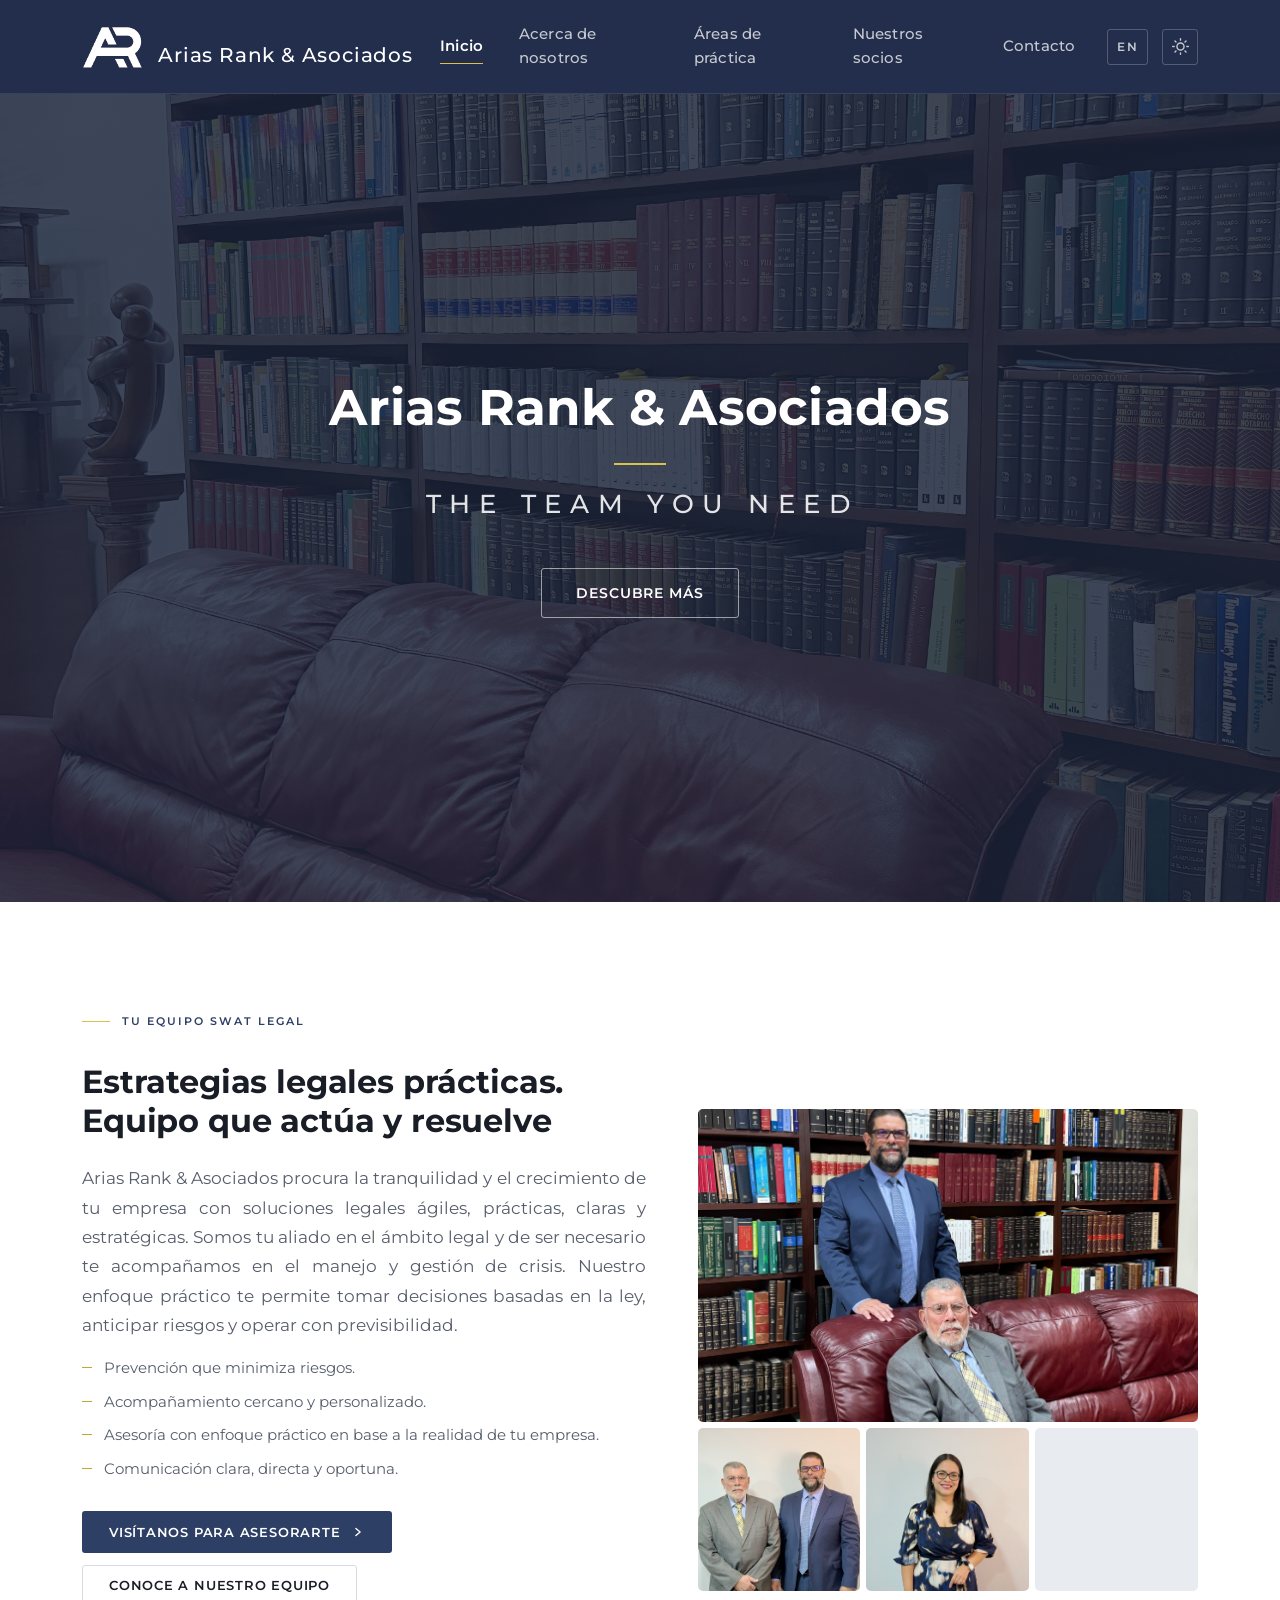
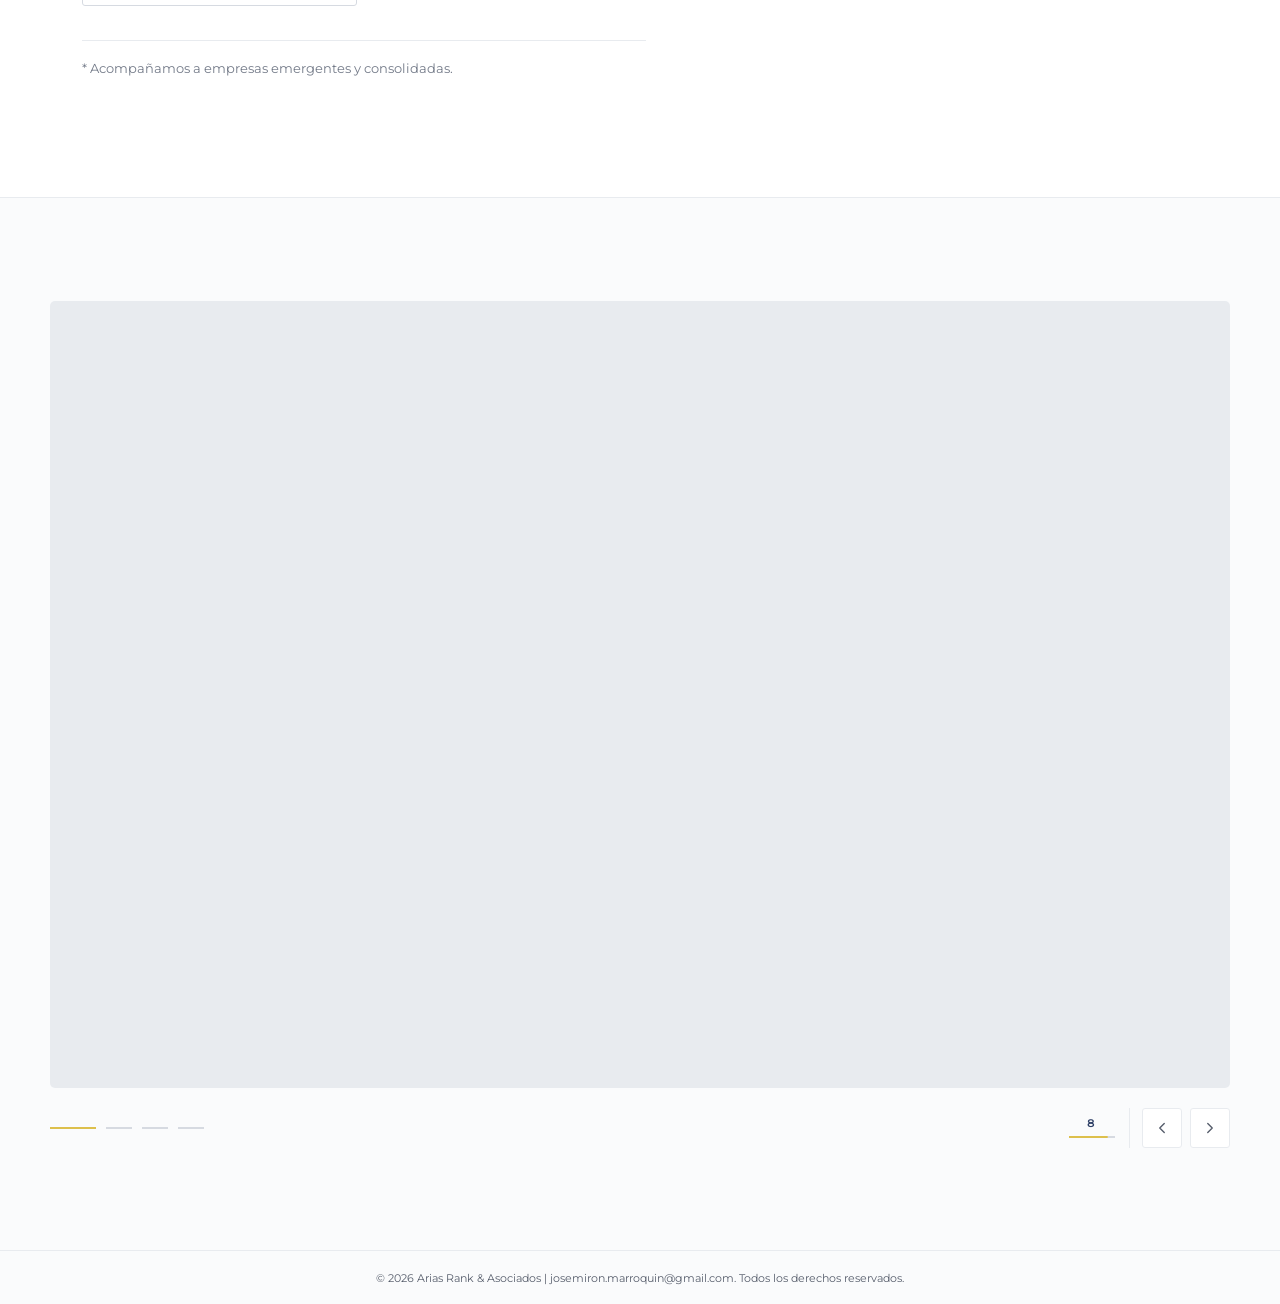
==== commit b99bf657: "Fix de URLs" ====
--- a/index.html
+++ b/index.html
@@ -1,4 +1,4 @@
-<!DOCTYPE html><html lang="es" data-theme="light" data-astro-cid-sckkx6r4> <head><meta charset="UTF-8"><meta name="viewport" content="width=device-width, initial-scale=1"><meta name="generator" content="Astro v5.18.2"><title>Abogados corporativos en El Salvador | Arias Rank &amp; Asociados</title><meta name="description" content="Bufete salvadoreño de derecho corporativo, laboral, litigios y seguros. Asesoría legal práctica y preventiva para empresas, en colonia Escalón, San Salvador."><link rel="canonical" href="https://www.ariasranklaw.com.sv/"><meta name="robots" content="index, follow, max-image-preview:large"><link rel="alternate" hreflang="es" href="https://www.ariasranklaw.com.sv/"><link rel="alternate" hreflang="en" href="https://www.ariasranklaw.com.sv/en/"><link rel="alternate" hreflang="x-default" href="https://www.ariasranklaw.com.sv/"><meta property="og:type" content="website"><meta property="og:site_name" content="Arias Rank &#38; Asociados"><meta property="og:title" content="Abogados corporativos en El Salvador | Arias Rank &#38; Asociados"><meta property="og:description" content="Bufete salvadoreño de derecho corporativo, laboral, litigios y seguros. Asesoría legal práctica y preventiva para empresas, en colonia Escalón, San Salvador."><meta property="og:locale" content="es_SV"><meta property="og:locale:alternate" content="en_US"><meta property="og:url" content="https://www.ariasranklaw.com.sv/"><meta property="og:image" content="https://www.ariasranklaw.com.sv/images/arias-rank-hero-5.jpg"><meta property="og:image:width" content="4032"><meta property="og:image:height" content="3024"><meta property="og:image:alt" content="Fachada e instalaciones del bufete"><meta name="twitter:card" content="summary_large_image"><meta name="twitter:title" content="Abogados corporativos en El Salvador | Arias Rank &#38; Asociados"><meta name="twitter:description" content="Bufete salvadoreño de derecho corporativo, laboral, litigios y seguros. Asesoría legal práctica y preventiva para empresas, en colonia Escalón, San Salvador."><meta name="twitter:image" content="https://www.ariasranklaw.com.sv/images/arias-rank-hero-5.jpg"><meta name="theme-color" content="#222e4b"><link rel="icon" type="image/svg+xml" href="/favicon.svg"><link rel="preconnect" href="https://fonts.googleapis.com"><link rel="preconnect" href="https://fonts.gstatic.com" crossorigin><link rel="stylesheet" href="https://fonts.googleapis.com/css2?family=Montserrat:ital,wght@0,100..900;1,100..900&display=swap"><link href="https://cdn.jsdelivr.net/npm/bootstrap@5.3.7/dist/css/bootstrap.min.css" rel="stylesheet" integrity="sha384-LN+7fdVzj6u52u30Kp6M/trliBMCMKTyK833zpbD+pXdCLuTusPj697FH4R/5mcr" crossorigin="anonymous"><link rel="stylesheet" href="/style.css"><link rel="preload" as="image" href="/images/hero-img-2.jpg" fetchpriority="high"><script type="application/ld+json">{"@context":"https://schema.org","@graph":[{"@type":["LegalService","Organization"],"@id":"https://www.ariasranklaw.com.sv/#despacho","name":"Arias Rank & Asociados","url":"https://www.ariasranklaw.com.sv/","logo":"https://www.ariasranklaw.com.sv/logo.svg","image":"https://www.ariasranklaw.com.sv/images/oficinas/fachada.jpg","telephone":"+503 2281-6800","email":"info@ariasranklaw.com.sv","address":{"@type":"PostalAddress","streetAddress":"99a avenida norte No. 661, colonia Escalón","addressLocality":"San Salvador","addressRegion":"San Salvador","postalCode":"1101","addressCountry":"SV"},"geo":{"@type":"GeoCoordinates","latitude":13.7111483,"longitude":-89.2470013},"areaServed":{"@type":"Country","name":"El Salvador"},"availableLanguage":["es","en"],"sameAs":["https://www.facebook.com/profile.php?id=61580276947423","https://www.instagram.com/ariasrank_law"],"openingHoursSpecification":[{"@type":"OpeningHoursSpecification","dayOfWeek":["Monday","Tuesday","Wednesday","Thursday","Friday"],"opens":"08:00","closes":"17:00"}],"hasOfferCatalog":{"@type":"OfferCatalog","name":"Áreas de práctica","itemListElement":[{"@type":"Offer","itemOffered":{"@type":"Service","name":"Derecho Empresarial","description":"Estructuración societaria, fusiones y adquisiciones, gobierno corporativo y gestión de contratos.","provider":{"@id":"https://www.ariasranklaw.com.sv/#despacho"}}},{"@type":"Offer","itemOffered":{"@type":"Service","name":"Derecho Laboral","description":"Diseño de políticas internas, negociaciones colectivas, cumplimiento y prevención de riesgos laborales.","provider":{"@id":"https://www.ariasranklaw.com.sv/#despacho"}}},{"@type":"Offer","itemOffered":{"@type":"Service","name":"Derecho Económico","description":"Regulaciones, concentraciones económicas, derecho del consumidor y competencia desleal.","provider":{"@id":"https://www.ariasranklaw.com.sv/#despacho"}}},{"@type":"Offer","itemOffered":{"@type":"Service","name":"Litigios","description":"Representación en juicios, arbitrajes y resolución de controversias.","provider":{"@id":"https://www.ariasranklaw.com.sv/#despacho"}}},{"@type":"Offer","itemOffered":{"@type":"Service","name":"Derecho de Seguros","description":"Revisión de pólizas, análisis de cobertura y gestión de reclamos por siniestros.","provider":{"@id":"https://www.ariasranklaw.com.sv/#despacho"}}},{"@type":"Offer","itemOffered":{"@type":"Service","name":"Manejo de Crisis","description":"Desarrollo de estrategias legales y operativas ante eventos inesperados que puedan afectar la continuidad del negocio.","provider":{"@id":"https://www.ariasranklaw.com.sv/#despacho"}}}]}},{"@type":"WebSite","@id":"https://www.ariasranklaw.com.sv/#sitio","url":"https://www.ariasranklaw.com.sv/","name":"Arias Rank & Asociados","inLanguage":"es","publisher":{"@id":"https://www.ariasranklaw.com.sv/#despacho"}},{"@type":"WebPage","@id":"https://www.ariasranklaw.com.sv/#pagina","url":"https://www.ariasranklaw.com.sv/","name":"Abogados corporativos en El Salvador | Arias Rank & Asociados","description":"Bufete salvadoreño de derecho corporativo, laboral, litigios y seguros. Asesoría legal práctica y preventiva para empresas, en colonia Escalón, San Salvador.","inLanguage":"es","isPartOf":{"@id":"https://www.ariasranklaw.com.sv/#sitio"},"about":{"@id":"https://www.ariasranklaw.com.sv/#despacho"}}]}</script><!--
+<!DOCTYPE html><html lang="es" data-theme="light" data-astro-cid-sckkx6r4> <head><meta charset="UTF-8"><meta name="viewport" content="width=device-width, initial-scale=1"><meta name="generator" content="Astro v5.18.2"><title>Abogados corporativos en El Salvador | Arias Rank &amp; Asociados</title><meta name="description" content="Bufete salvadoreño de derecho corporativo, laboral, litigios y seguros. Asesoría legal práctica y preventiva para empresas, en colonia Escalón, San Salvador."><link rel="canonical" href="https://www.ariasranklaw.com.sv/"><meta name="robots" content="index, follow, max-image-preview:large"><link rel="alternate" hreflang="es" href="https://www.ariasranklaw.com.sv/"><link rel="alternate" hreflang="en" href="https://www.ariasranklaw.com.sv/en/"><link rel="alternate" hreflang="x-default" href="https://www.ariasranklaw.com.sv/"><meta property="og:type" content="website"><meta property="og:site_name" content="Arias Rank &#38; Asociados"><meta property="og:title" content="Abogados corporativos en El Salvador | Arias Rank &#38; Asociados"><meta property="og:description" content="Bufete salvadoreño de derecho corporativo, laboral, litigios y seguros. Asesoría legal práctica y preventiva para empresas, en colonia Escalón, San Salvador."><meta property="og:locale" content="es_SV"><meta property="og:locale:alternate" content="en_US"><meta property="og:url" content="https://www.ariasranklaw.com.sv/"><meta property="og:image" content="https://www.ariasranklaw.com.sv/images/arias-rank-hero-5.jpg"><meta property="og:image:width" content="4032"><meta property="og:image:height" content="3024"><meta property="og:image:alt" content="Fachada e instalaciones del bufete"><meta name="twitter:card" content="summary_large_image"><meta name="twitter:title" content="Abogados corporativos en El Salvador | Arias Rank &#38; Asociados"><meta name="twitter:description" content="Bufete salvadoreño de derecho corporativo, laboral, litigios y seguros. Asesoría legal práctica y preventiva para empresas, en colonia Escalón, San Salvador."><meta name="twitter:image" content="https://www.ariasranklaw.com.sv/images/arias-rank-hero-5.jpg"><meta name="theme-color" content="#222e4b"><link rel="icon" type="image/svg+xml" href="./favicon.svg"><link rel="preconnect" href="https://fonts.googleapis.com"><link rel="preconnect" href="https://fonts.gstatic.com" crossorigin><link rel="stylesheet" href="https://fonts.googleapis.com/css2?family=Montserrat:ital,wght@0,100..900;1,100..900&display=swap"><link href="https://cdn.jsdelivr.net/npm/bootstrap@5.3.7/dist/css/bootstrap.min.css" rel="stylesheet" integrity="sha384-LN+7fdVzj6u52u30Kp6M/trliBMCMKTyK833zpbD+pXdCLuTusPj697FH4R/5mcr" crossorigin="anonymous"><link rel="stylesheet" href="./style.css"><link rel="preload" as="image" href="./images/hero-img-2.jpg" fetchpriority="high"><script type="application/ld+json">{"@context":"https://schema.org","@graph":[{"@type":["LegalService","Organization"],"@id":"https://www.ariasranklaw.com.sv/#despacho","name":"Arias Rank & Asociados","url":"https://www.ariasranklaw.com.sv/","logo":"https://www.ariasranklaw.com.sv/logo.svg","image":"https://www.ariasranklaw.com.sv/images/oficinas/fachada.jpg","telephone":"+503 2281-6800","email":"info@ariasranklaw.com.sv","address":{"@type":"PostalAddress","streetAddress":"99a avenida norte No. 661, colonia Escalón","addressLocality":"San Salvador","addressRegion":"San Salvador","postalCode":"1101","addressCountry":"SV"},"geo":{"@type":"GeoCoordinates","latitude":13.7111483,"longitude":-89.2470013},"areaServed":{"@type":"Country","name":"El Salvador"},"availableLanguage":["es","en"],"sameAs":["https://www.facebook.com/profile.php?id=61580276947423","https://www.instagram.com/ariasrank_law"],"openingHoursSpecification":[{"@type":"OpeningHoursSpecification","dayOfWeek":["Monday","Tuesday","Wednesday","Thursday","Friday"],"opens":"08:00","closes":"17:00"}],"hasOfferCatalog":{"@type":"OfferCatalog","name":"Áreas de práctica","itemListElement":[{"@type":"Offer","itemOffered":{"@type":"Service","name":"Derecho Empresarial","description":"Estructuración societaria, fusiones y adquisiciones, gobierno corporativo y gestión de contratos.","provider":{"@id":"https://www.ariasranklaw.com.sv/#despacho"}}},{"@type":"Offer","itemOffered":{"@type":"Service","name":"Derecho Laboral","description":"Diseño de políticas internas, negociaciones colectivas, cumplimiento y prevención de riesgos laborales.","provider":{"@id":"https://www.ariasranklaw.com.sv/#despacho"}}},{"@type":"Offer","itemOffered":{"@type":"Service","name":"Derecho Económico","description":"Regulaciones, concentraciones económicas, derecho del consumidor y competencia desleal.","provider":{"@id":"https://www.ariasranklaw.com.sv/#despacho"}}},{"@type":"Offer","itemOffered":{"@type":"Service","name":"Litigios","description":"Representación en juicios, arbitrajes y resolución de controversias.","provider":{"@id":"https://www.ariasranklaw.com.sv/#despacho"}}},{"@type":"Offer","itemOffered":{"@type":"Service","name":"Derecho de Seguros","description":"Revisión de pólizas, análisis de cobertura y gestión de reclamos por siniestros.","provider":{"@id":"https://www.ariasranklaw.com.sv/#despacho"}}},{"@type":"Offer","itemOffered":{"@type":"Service","name":"Manejo de Crisis","description":"Desarrollo de estrategias legales y operativas ante eventos inesperados que puedan afectar la continuidad del negocio.","provider":{"@id":"https://www.ariasranklaw.com.sv/#despacho"}}}]}},{"@type":"WebSite","@id":"https://www.ariasranklaw.com.sv/#sitio","url":"https://www.ariasranklaw.com.sv/","name":"Arias Rank & Asociados","inLanguage":"es","publisher":{"@id":"https://www.ariasranklaw.com.sv/#despacho"}},{"@type":"WebPage","@id":"https://www.ariasranklaw.com.sv/#pagina","url":"https://www.ariasranklaw.com.sv/","name":"Abogados corporativos en El Salvador | Arias Rank & Asociados","description":"Bufete salvadoreño de derecho corporativo, laboral, litigios y seguros. Asesoría legal práctica y preventiva para empresas, en colonia Escalón, San Salvador.","inLanguage":"es","isPartOf":{"@id":"https://www.ariasranklaw.com.sv/#sitio"},"about":{"@id":"https://www.ariasranklaw.com.sv/#despacho"}}]}</script><!--
 			Tema: LIGHT por defecto, siempre.
 			Solo se cambia a dark si el usuario lo eligió explícitamente antes.
 			No se consulta prefers-color-scheme a propósito.
@@ -11,4 +11,4 @@
 				} catch (e) { /* almacenamiento bloqueado: se queda en light */ }
 			})();
 		</script><style>html,body{margin:0;width:100%}
-</style></head> <body data-astro-cid-sckkx6r4> <a class="skip-link" href="#contenido" data-astro-cid-sckkx6r4>Saltar al contenido</a> <div class="wrapper" data-astro-cid-sckkx6r4> <div id="contenido" data-astro-cid-sckkx6r4>  <nav class="navbar navbar-expand-lg p-1 navbar-dark"> <div class="container"> <a href="/" class="d-flex align-items-center justify-content-center navbar-brand fs-5"> <img src="/logo_w.svg" alt="Logotipo de Arias Rank" class="img-fluid" width="75" height="75"> <p class="mt-3 ms-2">Arias Rank &amp; Asociados</p> </a> <button class="navbar-toggler" type="button" data-bs-toggle="collapse" data-bs-target="#navbarSupportedContent" aria-controls="navbarSupportedContent" aria-expanded="false" aria-label="Abrir o cerrar la navegación"> <span class="navbar-toggler-icon"></span> </button> <div class="collapse navbar-collapse" id="navbarSupportedContent"> <ul class="navbar-nav ms-auto align-items-center"> <li class="nav-item"> <a class="nav-link active" href="/">Inicio</a> </li><li class="nav-item"> <a class="nav-link " href="/about/">Acerca de nosotros</a> </li><li class="nav-item"> <a class="nav-link " href="/practice-areas/">Áreas de práctica</a> </li><li class="nav-item"> <a class="nav-link " href="/team/">Nuestros socios</a> </li><li class="nav-item"> <a class="nav-link " href="/contact-us/">Contacto</a> </li> <li class="nav-item"> <div class="navbar-utiles">  <a class="lang-toggle" href="/en/" lang="en" hreflang="en" aria-label="View this site in English" title="View this site in English">EN</a> <button class="theme-toggle" aria-label="Cambiar a tema oscuro" title="Cambiar tema" type="button" data-a-oscuro="Cambiar a tema oscuro" data-a-claro="Cambiar a tema claro"> <svg class="icon-sun" viewBox="0 0 24 24" fill="none" stroke="currentColor" stroke-width="2" stroke-linecap="round"> <circle cx="12" cy="12" r="5"></circle><path d="M12 1v2M12 21v2M4.22 4.22l1.42 1.42M18.36 18.36l1.42 1.42M1 12h2M21 12h2M4.22 19.78l1.42-1.42M18.36 5.64l1.42-1.42"></path> </svg> <svg class="icon-moon" viewBox="0 0 24 24" fill="none" stroke="currentColor" stroke-width="2" stroke-linecap="round"> <path d="M21 12.79A9 9 0 1 1 11.21 3 7 7 0 0 0 21 12.79z"></path> </svg> </button> </div> </li> </ul> </div> </div> </nav> <header class="hero-header"> <h1 class="fw-bold">Arias Rank &amp; Asociados</h1> <span class="hero-tagline">THE TEAM YOU NEED</span> <a href="#asesoria-estrategica" class="btnIndexInfo mt-5">Descubre más</a> </header> <section id="asesoria-estrategica" class="hero-services" aria-labelledby="hero-title" role="region"> <div class="container grid hero-grid"> <!-- Copy --> <div class="hero-copy anim-hidden anim-hidden-slide-left"> <span class="pill mb-3" aria-label="Propuesta de valor">Tu equipo SWAT legal</span>  <h2 id="hero-title" class="h1 mb-4 fw-bold fs-2">Estrategias legales prácticas. <br> Equipo que actúa y resuelve</h2> <p class="sub">Arias Rank &amp; Asociados procura la tranquilidad y el crecimiento de tu empresa con soluciones legales ágiles, prácticas, claras y estratégicas. Somos tu aliado en el ámbito legal y de ser necesario te acompañamos en el manejo y gestión de crisis. Nuestro enfoque práctico te permite tomar decisiones basadas en la ley, anticipar riesgos y operar con previsibilidad.</p> <ul class="bullets mt-3"> <li>Prevención que minimiza riesgos.</li><li>Acompañamiento cercano y personalizado.</li><li>Asesoría con enfoque práctico en base a la realidad de tu empresa.</li><li>Comunicación clara, directa y oportuna.</li> </ul> <div class="ctas" role="group" aria-label="Llamadas a la acción"> <a class="custom-btn custom-btn-primary" href="/contact-us/"> Visítanos para asesorarte <svg class="chev" viewBox="0 0 20 20" fill="none" aria-hidden="true"> <path d="M7 5l6 5-6 5" stroke="currentColor" stroke-width="2" stroke-linecap="round" stroke-linejoin="round"></path> </svg> </a> <a class="custom-btn custom-btn-outline" href="/team/">Conoce a nuestro equipo</a> </div> <p class="trust">* Acompañamos a empresas emergentes y consolidadas.</p> </div> <!-- Media: lámina de cuatro fotografías --> <div class="hero-media">  <div class="hero-collage anim-stagger"> <figure class="collage-pieza collage-lead"> <img src="/images/arias-rank-hero-5.jpg" width="4032" height="3024" alt="Fachada e instalaciones del bufete" loading="lazy" decoding="async"> </figure><figure class="collage-pieza"> <img src="/images/arias-rank-hero-4.jpg" width="4032" height="3024" alt="El equipo de Arias Rank &#38; Asociados reunido en el despacho" loading="lazy" decoding="async"> </figure><figure class="collage-pieza"> <img src="/images/arias-rank-hero-2.jpg" width="4032" height="3024" alt="Sesión de trabajo del equipo del bufete" loading="lazy" decoding="async"> </figure><figure class="collage-pieza"> <img src="/images/arias-rank-hero-3.jpg" width="4032" height="3024" alt="Abogados del bufete atendiendo a un cliente" loading="lazy" decoding="async"> </figure> </div> </div> </div> </section> <section class="oficinas" id="oficinas" aria-labelledby="oficinas-title"> <div class="oficinas-inner">  <div class="carrusel anim-hidden anim-hidden-fade-up" role="region" aria-roledescription="carrusel" aria-label="Fotografías de nuestras oficinas" data-ms-primera="9000" data-ms-resto="6000"> <div class="carrusel-viewport"> <ul class="carrusel-track"> <li class="carrusel-slide" role="group" aria-roledescription="diapositiva" aria-label="1 de 4"> <img src="/images/oficinas/nuevas-generaciones.png" alt="Contenido de marketing de Arias Rank &#38; Asociados" width="1200" height="800" loading="eager" decoding="async">  </li><li class="carrusel-slide" role="group" aria-roledescription="diapositiva" aria-label="2 de 4"> <img src="/images/oficinas/arias-team.jpg" alt="Todos los Arias" width="1200" height="800" loading="lazy" decoding="async">  </li><li class="carrusel-slide" role="group" aria-roledescription="diapositiva" aria-label="3 de 4"> <img src="/images/oficinas/fachada.jpg" alt="Fotografía pendiente de las oficinas" width="1200" height="800" loading="lazy" decoding="async">  </li><li class="carrusel-slide" role="group" aria-roledescription="diapositiva" aria-label="4 de 4"> <img src="/images/oficinas/oficina.jpg" alt="Fotografía pendiente de las oficinas" width="1200" height="800" loading="lazy" decoding="async">  </li> </ul> </div> <div class="carrusel-barra"> <div class="carrusel-indicadores" role="tablist" aria-label="Elegir fotografía"> <button type="button" role="tab" class="carrusel-punto" data-indice="0" aria-label="Ir a la fotografía 1" aria-selected="true"></button><button type="button" role="tab" class="carrusel-punto" data-indice="1" aria-label="Ir a la fotografía 2" aria-selected="false"></button><button type="button" role="tab" class="carrusel-punto" data-indice="2" aria-label="Ir a Fachada" aria-selected="false"></button><button type="button" role="tab" class="carrusel-punto" data-indice="3" aria-label="Ir a Oficina" aria-selected="false"></button> </div> <div class="carrusel-controles">  <div class="carrusel-reloj" aria-hidden="true"> <span class="carrusel-seg">9</span> <span class="carrusel-pista"><i class="carrusel-merma"></i></span> </div> <button type="button" class="carrusel-btn" data-dir="-1" aria-label="Fotografía anterior"> <svg viewBox="0 0 24 24" fill="none" stroke="currentColor" stroke-width="1.8" stroke-linecap="round" stroke-linejoin="round" aria-hidden="true"> <path d="M15 6l-6 6 6 6"></path> </svg> </button> <button type="button" class="carrusel-btn" data-dir="1" aria-label="Fotografía siguiente"> <svg viewBox="0 0 24 24" fill="none" stroke="currentColor" stroke-width="1.8" stroke-linecap="round" stroke-linejoin="round" aria-hidden="true"> <path d="M9 6l6 6-6 6"></path> </svg> </button> </div> </div> </div> </div> </section> <script type="module">document.querySelectorAll(".carrusel").forEach(t=>{const g=Number(t.dataset.msPrimera)||9e3,N=Number(t.dataset.msResto)||6e3,o=t.querySelector(".carrusel-viewport"),y=[...t.querySelectorAll(".carrusel-punto")],d=[...t.querySelectorAll(".carrusel-slide")],S=t.querySelector(".carrusel-seg"),A=t.querySelector(".carrusel-merma");if(!o||d.length===0)return;const m=window.matchMedia("(prefers-reduced-motion: reduce)");let n=0,u=0,c=g,a,i=!1,f=0,h=-1,v=-1;const q=()=>n===0?g:N,p=e=>{const r=Math.max(0,Math.min(1,e/q()));A&&Math.abs(r-v)>=.005&&(A.style.transform="scaleX("+r.toFixed(4)+")",v=r);const l=Math.max(0,Math.ceil(e/1e3));S&&l!==h&&(S.textContent=String(l),h=l)},w=()=>{c=q(),u=performance.now()+c,h=-1,v=-1,p(c)},T=e=>{if(!i)return;const r=u-e;r<=0?M(n+1):p(r),a=requestAnimationFrame(T)},P=()=>{i||d.length<2||(i=!0,t.classList.add("carrusel-corriendo"),u=performance.now()+c,a=requestAnimationFrame(T))},I=()=>{i&&(i=!1,t.classList.remove("carrusel-corriendo"),c=Math.max(0,u-performance.now()),a!==void 0&&cancelAnimationFrame(a),a=void 0)};let R=!1,b=!1,E=!1;const s=()=>{R&&!b&&!E&&!document.hidden&&!m.matches?P():I()},L=()=>{y.forEach((e,r)=>e.setAttribute("aria-selected",r===n?"true":"false"))},M=e=>{const r=n;n=(e+d.length)%d.length;const l=Math.abs(n-r)>1;o.scrollTo({left:n*o.clientWidth,behavior:l||m.matches?"auto":"smooth"}),f=performance.now()+800,L(),w()},x=new IntersectionObserver(e=>{e.some(r=>r.isIntersecting)&&(R=!0,w(),s(),x.disconnect())},{threshold:.25});x.observe(t);let F;o.addEventListener("scroll",()=>{window.clearTimeout(F),F=window.setTimeout(()=>{if(performance.now()<f)return;const e=Math.round(o.scrollLeft/o.clientWidth);e!==n&&(n=e,L(),w())},120)},{passive:!0}),t.addEventListener("pointerenter",e=>{e.pointerType==="mouse"&&(b=!0,s())}),t.addEventListener("pointerleave",e=>{e.pointerType==="mouse"&&(b=!1,s())}),t.addEventListener("focusin",()=>{E=!0,s()}),t.addEventListener("focusout",e=>{t.contains(e.relatedTarget)||(E=!1,s())}),document.addEventListener("visibilitychange",s),m.addEventListener("change",s),t.querySelectorAll(".carrusel-btn").forEach(e=>{e.addEventListener("click",()=>M(n+Number(e.dataset.dir)))}),y.forEach(e=>{e.addEventListener("click",()=>M(Number(e.dataset.indice)))}),window.addEventListener("resize",()=>{o.scrollTo({left:n*o.clientWidth,behavior:"auto"}),f=performance.now()+400}),L(),p(c)});</script>  </div> <footer class="footer mt-auto"> <div class="container text-center p-3"> <small>© 2026 Arias Rank & Asociados | josemiron.marroquin@gmail.com. Todos los derechos reservados.</small> </div> </footer> </div> <button class="back-to-top" type="button" aria-label="Volver arriba" data-astro-cid-sckkx6r4> <svg viewBox="0 0 24 24" fill="none" stroke="currentColor" stroke-width="2.2" stroke-linecap="round" stroke-linejoin="round" aria-hidden="true" data-astro-cid-sckkx6r4> <path d="M12 19V5M5 12l7-7 7 7" data-astro-cid-sckkx6r4></path> </svg> </button>  <script defer src="https://cdn.jsdelivr.net/npm/bootstrap@5.3.7/dist/js/bootstrap.min.js" integrity="sha384-7qAoOXltbVP82dhxHAUje59V5r2YsVfBafyUDxEdApLPmcdhBPg1DKg1ERo0BZlK" crossorigin="anonymous"></script> </body> <script type="module">const r={"anim-hidden-fade-in":"anim-fade-in","anim-hidden-fade-up":"anim-fade-up","anim-hidden-fade-down":"anim-fade-down","anim-hidden-slide-left":"anim-slide-left","anim-hidden-slide-right":"anim-slide-right","anim-hidden-scale-in":"anim-scale-in","anim-hidden-blur-in":"anim-blur-in"},o=new IntersectionObserver(t=>{t.forEach(i=>{if(!i.isIntersecting)return;const e=i.target;e.classList.contains("animate-section")&&(e.classList.add("animate-fading"),e.classList.remove("animate-section"));for(const[a,s]of Object.entries(r))if(e.classList.contains(a)){e.classList.remove(a,"anim-hidden"),e.classList.add(s);break}e.classList.contains("anim-stagger")&&e.classList.add("anim-active"),o.unobserve(e)})},{threshold:.1,rootMargin:"0px 0px -40px 0px"});document.querySelectorAll('.animate-section, [class*="anim-hidden"], .anim-stagger').forEach(t=>o.observe(t));document.querySelectorAll(".theme-toggle").forEach(t=>{t.addEventListener("click",()=>{const i=document.documentElement,e=i.getAttribute("data-theme")==="dark"?"light":"dark";i.setAttribute("data-theme",e);try{localStorage.setItem("theme",e)}catch{}const a=e==="dark"?t.dataset.aClaro:t.dataset.aOscuro;a&&t.setAttribute("aria-label",a)})});const d=document.querySelector(".back-to-top");let n=!1;function c(){d?.classList.toggle("is-visible",window.scrollY>600),n=!1}window.addEventListener("scroll",()=>{n||(n=!0,requestAnimationFrame(c))},{passive:!0});c();d?.addEventListener("click",()=>{const t=window.matchMedia("(prefers-reduced-motion: reduce)").matches;window.scrollTo({top:0,behavior:t?"auto":"smooth"})});</script> </html> +</style></head> <body data-astro-cid-sckkx6r4> <a class="skip-link" href="#contenido" data-astro-cid-sckkx6r4>Saltar al contenido</a> <div class="wrapper" data-astro-cid-sckkx6r4> <div id="contenido" data-astro-cid-sckkx6r4>  <nav class="navbar navbar-expand-lg p-1 navbar-dark"> <div class="container"> <a href="./" class="d-flex align-items-center justify-content-center navbar-brand fs-5"> <img src="./logo_w.svg" alt="Logotipo de Arias Rank" class="img-fluid" width="75" height="75"> <p class="mt-3 ms-2">Arias Rank &amp; Asociados</p> </a> <button class="navbar-toggler" type="button" data-bs-toggle="collapse" data-bs-target="#navbarSupportedContent" aria-controls="navbarSupportedContent" aria-expanded="false" aria-label="Abrir o cerrar la navegación"> <span class="navbar-toggler-icon"></span> </button> <div class="collapse navbar-collapse" id="navbarSupportedContent"> <ul class="navbar-nav ms-auto align-items-center"> <li class="nav-item"> <a class="nav-link active" href="./">Inicio</a> </li><li class="nav-item"> <a class="nav-link " href="./about/">Acerca de nosotros</a> </li><li class="nav-item"> <a class="nav-link " href="./practice-areas/">Áreas de práctica</a> </li><li class="nav-item"> <a class="nav-link " href="./team/">Nuestros socios</a> </li><li class="nav-item"> <a class="nav-link " href="./contact-us/">Contacto</a> </li> <li class="nav-item"> <div class="navbar-utiles">  <a class="lang-toggle" href="./en/" lang="en" hreflang="en" aria-label="View this site in English" title="View this site in English">EN</a> <button class="theme-toggle" aria-label="Cambiar a tema oscuro" title="Cambiar tema" type="button" data-a-oscuro="Cambiar a tema oscuro" data-a-claro="Cambiar a tema claro"> <svg class="icon-sun" viewBox="0 0 24 24" fill="none" stroke="currentColor" stroke-width="2" stroke-linecap="round"> <circle cx="12" cy="12" r="5"></circle><path d="M12 1v2M12 21v2M4.22 4.22l1.42 1.42M18.36 18.36l1.42 1.42M1 12h2M21 12h2M4.22 19.78l1.42-1.42M18.36 5.64l1.42-1.42"></path> </svg> <svg class="icon-moon" viewBox="0 0 24 24" fill="none" stroke="currentColor" stroke-width="2" stroke-linecap="round"> <path d="M21 12.79A9 9 0 1 1 11.21 3 7 7 0 0 0 21 12.79z"></path> </svg> </button> </div> </li> </ul> </div> </div> </nav> <header class="hero-header"> <h1 class="fw-bold">Arias Rank &amp; Asociados</h1> <span class="hero-tagline">THE TEAM YOU NEED</span> <a href="#asesoria-estrategica" class="btnIndexInfo mt-5">Descubre más</a> </header> <section id="asesoria-estrategica" class="hero-services" aria-labelledby="hero-title" role="region"> <div class="container grid hero-grid"> <!-- Copy --> <div class="hero-copy anim-hidden anim-hidden-slide-left"> <span class="pill mb-3" aria-label="Propuesta de valor">Tu equipo SWAT legal</span>  <h2 id="hero-title" class="h1 mb-4 fw-bold fs-2">Estrategias legales prácticas. <br> Equipo que actúa y resuelve</h2> <p class="sub">Arias Rank &amp; Asociados procura la tranquilidad y el crecimiento de tu empresa con soluciones legales ágiles, prácticas, claras y estratégicas. Somos tu aliado en el ámbito legal y de ser necesario te acompañamos en el manejo y gestión de crisis. Nuestro enfoque práctico te permite tomar decisiones basadas en la ley, anticipar riesgos y operar con previsibilidad.</p> <ul class="bullets mt-3"> <li>Prevención que minimiza riesgos.</li><li>Acompañamiento cercano y personalizado.</li><li>Asesoría con enfoque práctico en base a la realidad de tu empresa.</li><li>Comunicación clara, directa y oportuna.</li> </ul> <div class="ctas" role="group" aria-label="Llamadas a la acción"> <a class="custom-btn custom-btn-primary" href="./contact-us/"> Visítanos para asesorarte <svg class="chev" viewBox="0 0 20 20" fill="none" aria-hidden="true"> <path d="M7 5l6 5-6 5" stroke="currentColor" stroke-width="2" stroke-linecap="round" stroke-linejoin="round"></path> </svg> </a> <a class="custom-btn custom-btn-outline" href="./team/">Conoce a nuestro equipo</a> </div> <p class="trust">* Acompañamos a empresas emergentes y consolidadas.</p> </div> <!-- Media: lámina de cuatro fotografías --> <div class="hero-media">  <div class="hero-collage anim-stagger"> <figure class="collage-pieza collage-lead"> <img src="./images/arias-rank-hero-5.jpg" width="4032" height="3024" alt="Fachada e instalaciones del bufete" loading="lazy" decoding="async"> </figure><figure class="collage-pieza"> <img src="./images/arias-rank-hero-4.jpg" width="4032" height="3024" alt="El equipo de Arias Rank &#38; Asociados reunido en el despacho" loading="lazy" decoding="async"> </figure><figure class="collage-pieza"> <img src="./images/arias-rank-hero-2.jpg" width="4032" height="3024" alt="Sesión de trabajo del equipo del bufete" loading="lazy" decoding="async"> </figure><figure class="collage-pieza"> <img src="./images/arias-rank-hero-3.jpg" width="4032" height="3024" alt="Abogados del bufete atendiendo a un cliente" loading="lazy" decoding="async"> </figure> </div> </div> </div> </section> <section class="oficinas" id="oficinas" aria-labelledby="oficinas-title"> <div class="oficinas-inner">  <div class="carrusel anim-hidden anim-hidden-fade-up" role="region" aria-roledescription="carrusel" aria-label="Fotografías de nuestras oficinas" data-ms-primera="9000" data-ms-resto="6000"> <div class="carrusel-viewport"> <ul class="carrusel-track"> <li class="carrusel-slide" role="group" aria-roledescription="diapositiva" aria-label="1 de 4"> <img src="./images/oficinas/nuevas-generaciones.png" alt="Contenido de marketing de Arias Rank &#38; Asociados" width="1200" height="800" loading="eager" decoding="async">  </li><li class="carrusel-slide" role="group" aria-roledescription="diapositiva" aria-label="2 de 4"> <img src="./images/oficinas/arias-team.jpg" alt="Todos los Arias" width="1200" height="800" loading="lazy" decoding="async">  </li><li class="carrusel-slide" role="group" aria-roledescription="diapositiva" aria-label="3 de 4"> <img src="./images/oficinas/fachada.jpg" alt="Fotografía pendiente de las oficinas" width="1200" height="800" loading="lazy" decoding="async">  </li><li class="carrusel-slide" role="group" aria-roledescription="diapositiva" aria-label="4 de 4"> <img src="./images/oficinas/oficina.jpg" alt="Fotografía pendiente de las oficinas" width="1200" height="800" loading="lazy" decoding="async">  </li> </ul> </div> <div class="carrusel-barra"> <div class="carrusel-indicadores" role="tablist" aria-label="Elegir fotografía"> <button type="button" role="tab" class="carrusel-punto" data-indice="0" aria-label="Ir a la fotografía 1" aria-selected="true"></button><button type="button" role="tab" class="carrusel-punto" data-indice="1" aria-label="Ir a la fotografía 2" aria-selected="false"></button><button type="button" role="tab" class="carrusel-punto" data-indice="2" aria-label="Ir a Fachada" aria-selected="false"></button><button type="button" role="tab" class="carrusel-punto" data-indice="3" aria-label="Ir a Oficina" aria-selected="false"></button> </div> <div class="carrusel-controles">  <div class="carrusel-reloj" aria-hidden="true"> <span class="carrusel-seg">9</span> <span class="carrusel-pista"><i class="carrusel-merma"></i></span> </div> <button type="button" class="carrusel-btn" data-dir="-1" aria-label="Fotografía anterior"> <svg viewBox="0 0 24 24" fill="none" stroke="currentColor" stroke-width="1.8" stroke-linecap="round" stroke-linejoin="round" aria-hidden="true"> <path d="M15 6l-6 6 6 6"></path> </svg> </button> <button type="button" class="carrusel-btn" data-dir="1" aria-label="Fotografía siguiente"> <svg viewBox="0 0 24 24" fill="none" stroke="currentColor" stroke-width="1.8" stroke-linecap="round" stroke-linejoin="round" aria-hidden="true"> <path d="M9 6l6 6-6 6"></path> </svg> </button> </div> </div> </div> </div> </section> <script type="module">document.querySelectorAll(".carrusel").forEach(t=>{const g=Number(t.dataset.msPrimera)||9e3,N=Number(t.dataset.msResto)||6e3,o=t.querySelector(".carrusel-viewport"),y=[...t.querySelectorAll(".carrusel-punto")],d=[...t.querySelectorAll(".carrusel-slide")],S=t.querySelector(".carrusel-seg"),A=t.querySelector(".carrusel-merma");if(!o||d.length===0)return;const m=window.matchMedia("(prefers-reduced-motion: reduce)");let n=0,u=0,c=g,a,i=!1,f=0,h=-1,v=-1;const q=()=>n===0?g:N,p=e=>{const r=Math.max(0,Math.min(1,e/q()));A&&Math.abs(r-v)>=.005&&(A.style.transform="scaleX("+r.toFixed(4)+")",v=r);const l=Math.max(0,Math.ceil(e/1e3));S&&l!==h&&(S.textContent=String(l),h=l)},w=()=>{c=q(),u=performance.now()+c,h=-1,v=-1,p(c)},T=e=>{if(!i)return;const r=u-e;r<=0?M(n+1):p(r),a=requestAnimationFrame(T)},P=()=>{i||d.length<2||(i=!0,t.classList.add("carrusel-corriendo"),u=performance.now()+c,a=requestAnimationFrame(T))},I=()=>{i&&(i=!1,t.classList.remove("carrusel-corriendo"),c=Math.max(0,u-performance.now()),a!==void 0&&cancelAnimationFrame(a),a=void 0)};let R=!1,b=!1,E=!1;const s=()=>{R&&!b&&!E&&!document.hidden&&!m.matches?P():I()},L=()=>{y.forEach((e,r)=>e.setAttribute("aria-selected",r===n?"true":"false"))},M=e=>{const r=n;n=(e+d.length)%d.length;const l=Math.abs(n-r)>1;o.scrollTo({left:n*o.clientWidth,behavior:l||m.matches?"auto":"smooth"}),f=performance.now()+800,L(),w()},x=new IntersectionObserver(e=>{e.some(r=>r.isIntersecting)&&(R=!0,w(),s(),x.disconnect())},{threshold:.25});x.observe(t);let F;o.addEventListener("scroll",()=>{window.clearTimeout(F),F=window.setTimeout(()=>{if(performance.now()<f)return;const e=Math.round(o.scrollLeft/o.clientWidth);e!==n&&(n=e,L(),w())},120)},{passive:!0}),t.addEventListener("pointerenter",e=>{e.pointerType==="mouse"&&(b=!0,s())}),t.addEventListener("pointerleave",e=>{e.pointerType==="mouse"&&(b=!1,s())}),t.addEventListener("focusin",()=>{E=!0,s()}),t.addEventListener("focusout",e=>{t.contains(e.relatedTarget)||(E=!1,s())}),document.addEventListener("visibilitychange",s),m.addEventListener("change",s),t.querySelectorAll(".carrusel-btn").forEach(e=>{e.addEventListener("click",()=>M(n+Number(e.dataset.dir)))}),y.forEach(e=>{e.addEventListener("click",()=>M(Number(e.dataset.indice)))}),window.addEventListener("resize",()=>{o.scrollTo({left:n*o.clientWidth,behavior:"auto"}),f=performance.now()+400}),L(),p(c)});</script>  </div> <footer class="footer mt-auto"> <div class="container text-center p-3"> <small>© 2026 Arias Rank & Asociados | josemiron.marroquin@gmail.com. Todos los derechos reservados.</small> </div> </footer> </div> <button class="back-to-top" type="button" aria-label="Volver arriba" data-astro-cid-sckkx6r4> <svg viewBox="0 0 24 24" fill="none" stroke="currentColor" stroke-width="2.2" stroke-linecap="round" stroke-linejoin="round" aria-hidden="true" data-astro-cid-sckkx6r4> <path d="M12 19V5M5 12l7-7 7 7" data-astro-cid-sckkx6r4></path> </svg> </button>  <script defer src="https://cdn.jsdelivr.net/npm/bootstrap@5.3.7/dist/js/bootstrap.min.js" integrity="sha384-7qAoOXltbVP82dhxHAUje59V5r2YsVfBafyUDxEdApLPmcdhBPg1DKg1ERo0BZlK" crossorigin="anonymous"></script> </body> <script type="module">const r={"anim-hidden-fade-in":"anim-fade-in","anim-hidden-fade-up":"anim-fade-up","anim-hidden-fade-down":"anim-fade-down","anim-hidden-slide-left":"anim-slide-left","anim-hidden-slide-right":"anim-slide-right","anim-hidden-scale-in":"anim-scale-in","anim-hidden-blur-in":"anim-blur-in"},o=new IntersectionObserver(t=>{t.forEach(i=>{if(!i.isIntersecting)return;const e=i.target;e.classList.contains("animate-section")&&(e.classList.add("animate-fading"),e.classList.remove("animate-section"));for(const[a,s]of Object.entries(r))if(e.classList.contains(a)){e.classList.remove(a,"anim-hidden"),e.classList.add(s);break}e.classList.contains("anim-stagger")&&e.classList.add("anim-active"),o.unobserve(e)})},{threshold:.1,rootMargin:"0px 0px -40px 0px"});document.querySelectorAll('.animate-section, [class*="anim-hidden"], .anim-stagger').forEach(t=>o.observe(t));document.querySelectorAll(".theme-toggle").forEach(t=>{t.addEventListener("click",()=>{const i=document.documentElement,e=i.getAttribute("data-theme")==="dark"?"light":"dark";i.setAttribute("data-theme",e);try{localStorage.setItem("theme",e)}catch{}const a=e==="dark"?t.dataset.aClaro:t.dataset.aOscuro;a&&t.setAttribute("aria-label",a)})});const d=document.querySelector(".back-to-top");let n=!1;function c(){d?.classList.toggle("is-visible",window.scrollY>600),n=!1}window.addEventListener("scroll",()=>{n||(n=!0,requestAnimationFrame(c))},{passive:!0});c();d?.addEventListener("click",()=>{const t=window.matchMedia("(prefers-reduced-motion: reduce)").matches;window.scrollTo({top:0,behavior:t?"auto":"smooth"})});</script> </html> 
--- a/style.css
+++ b/style.css
@@ -384,7 +384,7 @@
     min-height: 480px;
     background-image:
         linear-gradient(rgba(26, 35, 56, .84), rgba(26, 35, 56, .84)),
-        url("/images/hero-img-2.jpg");
+        url("images/hero-img-2.jpg");
     background-size: cover;
     background-position: center;
     color: #fff;
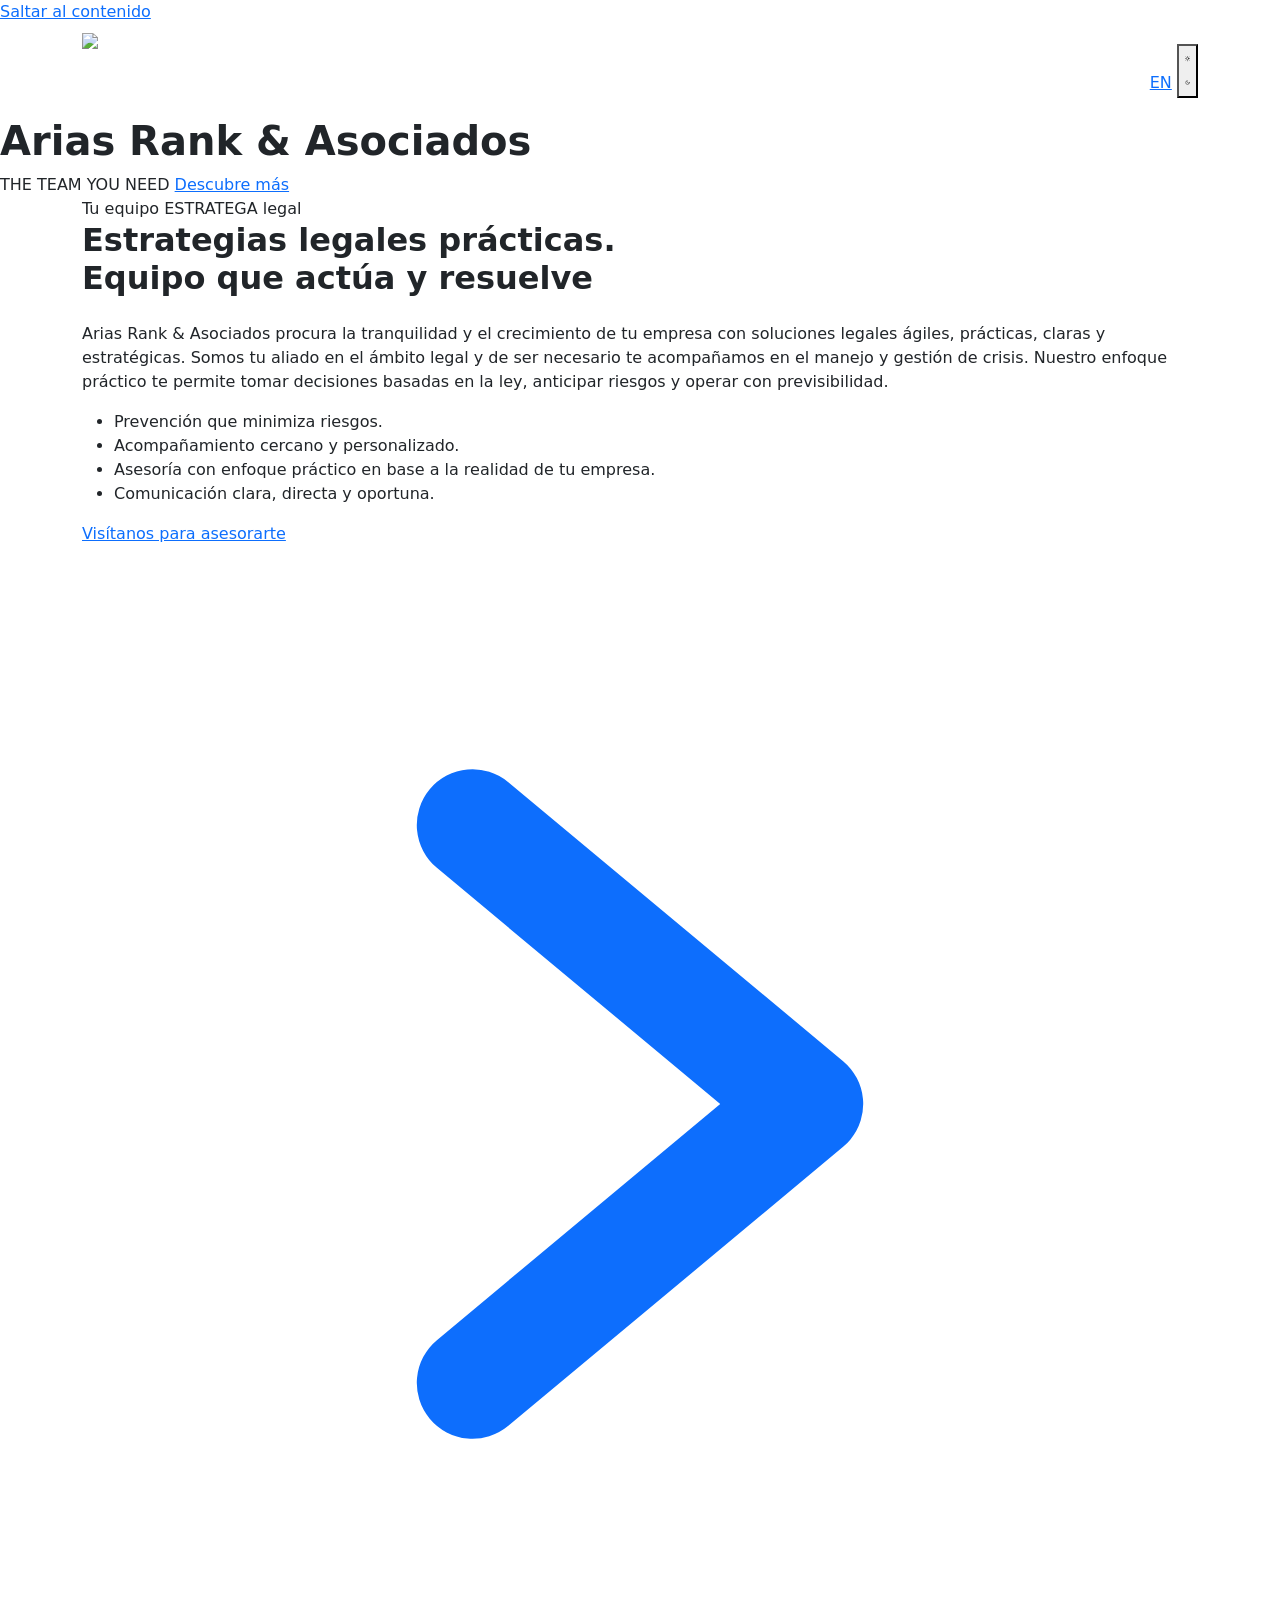
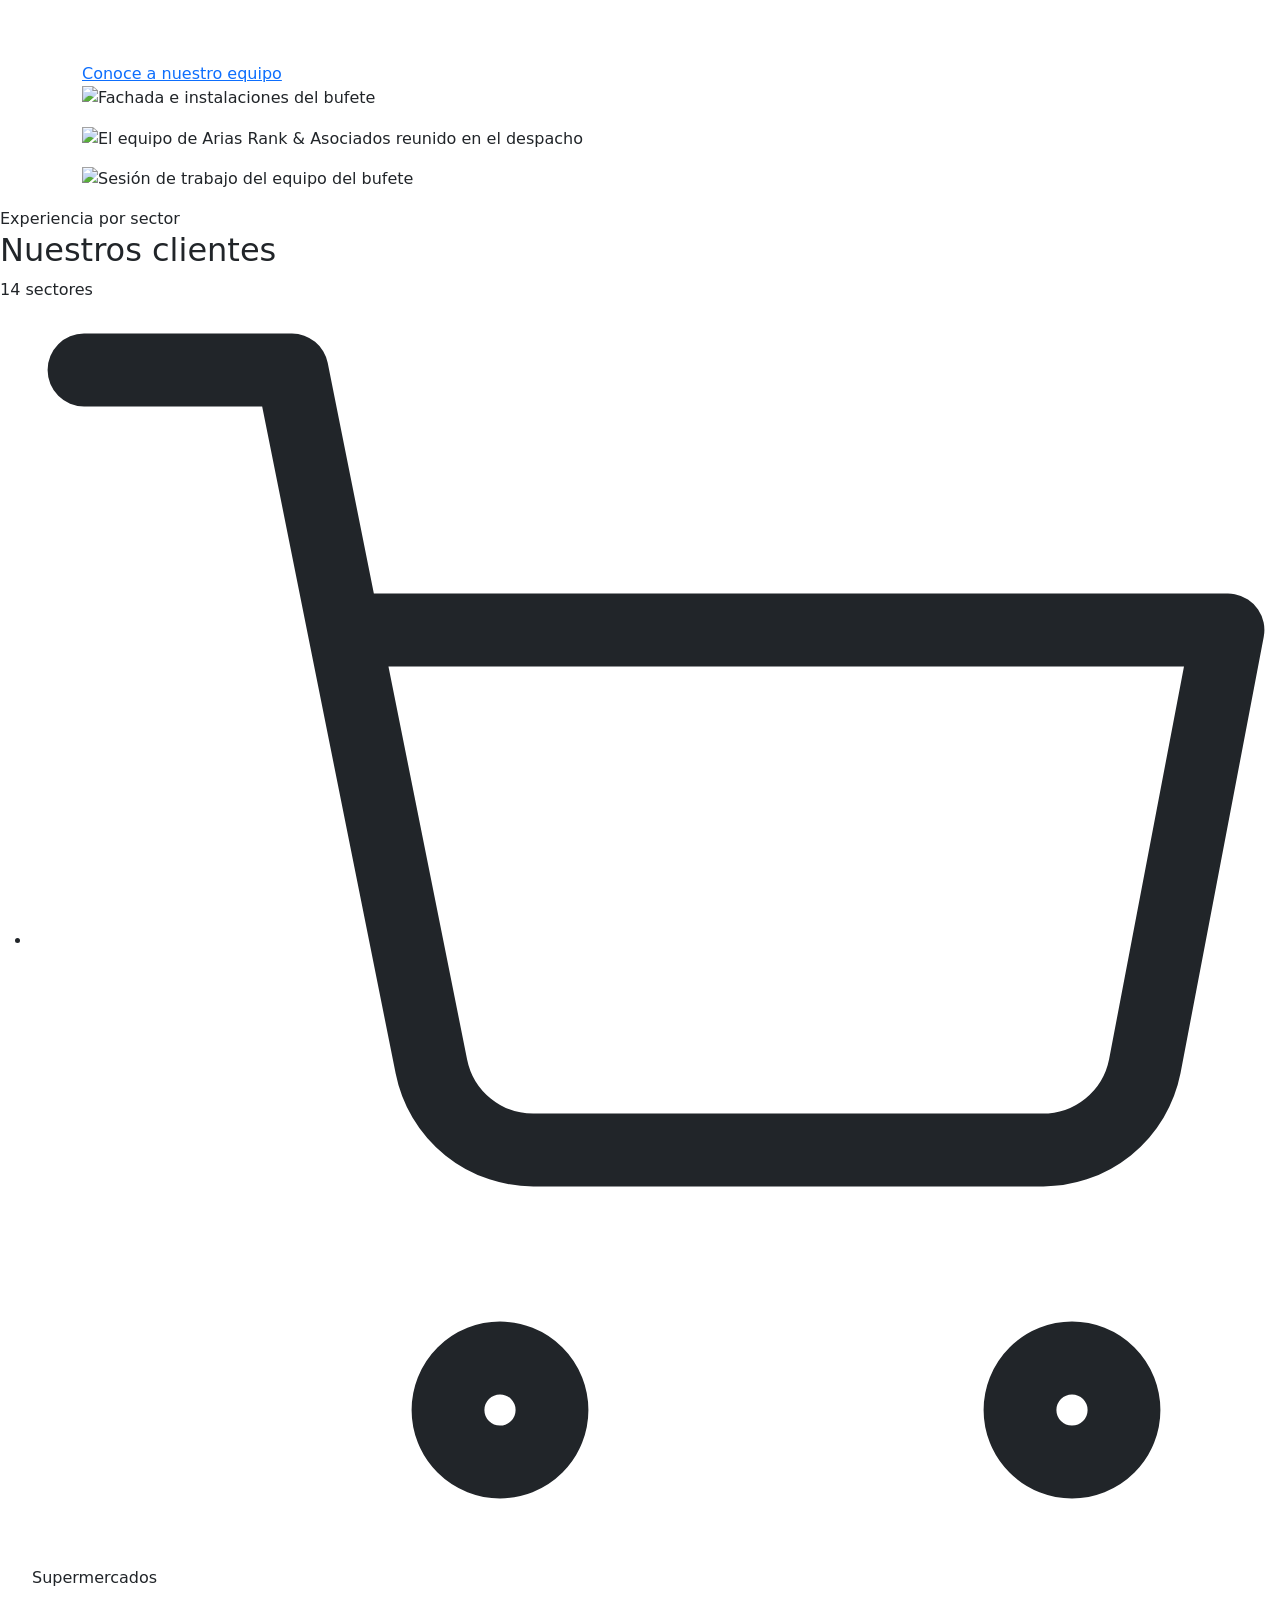
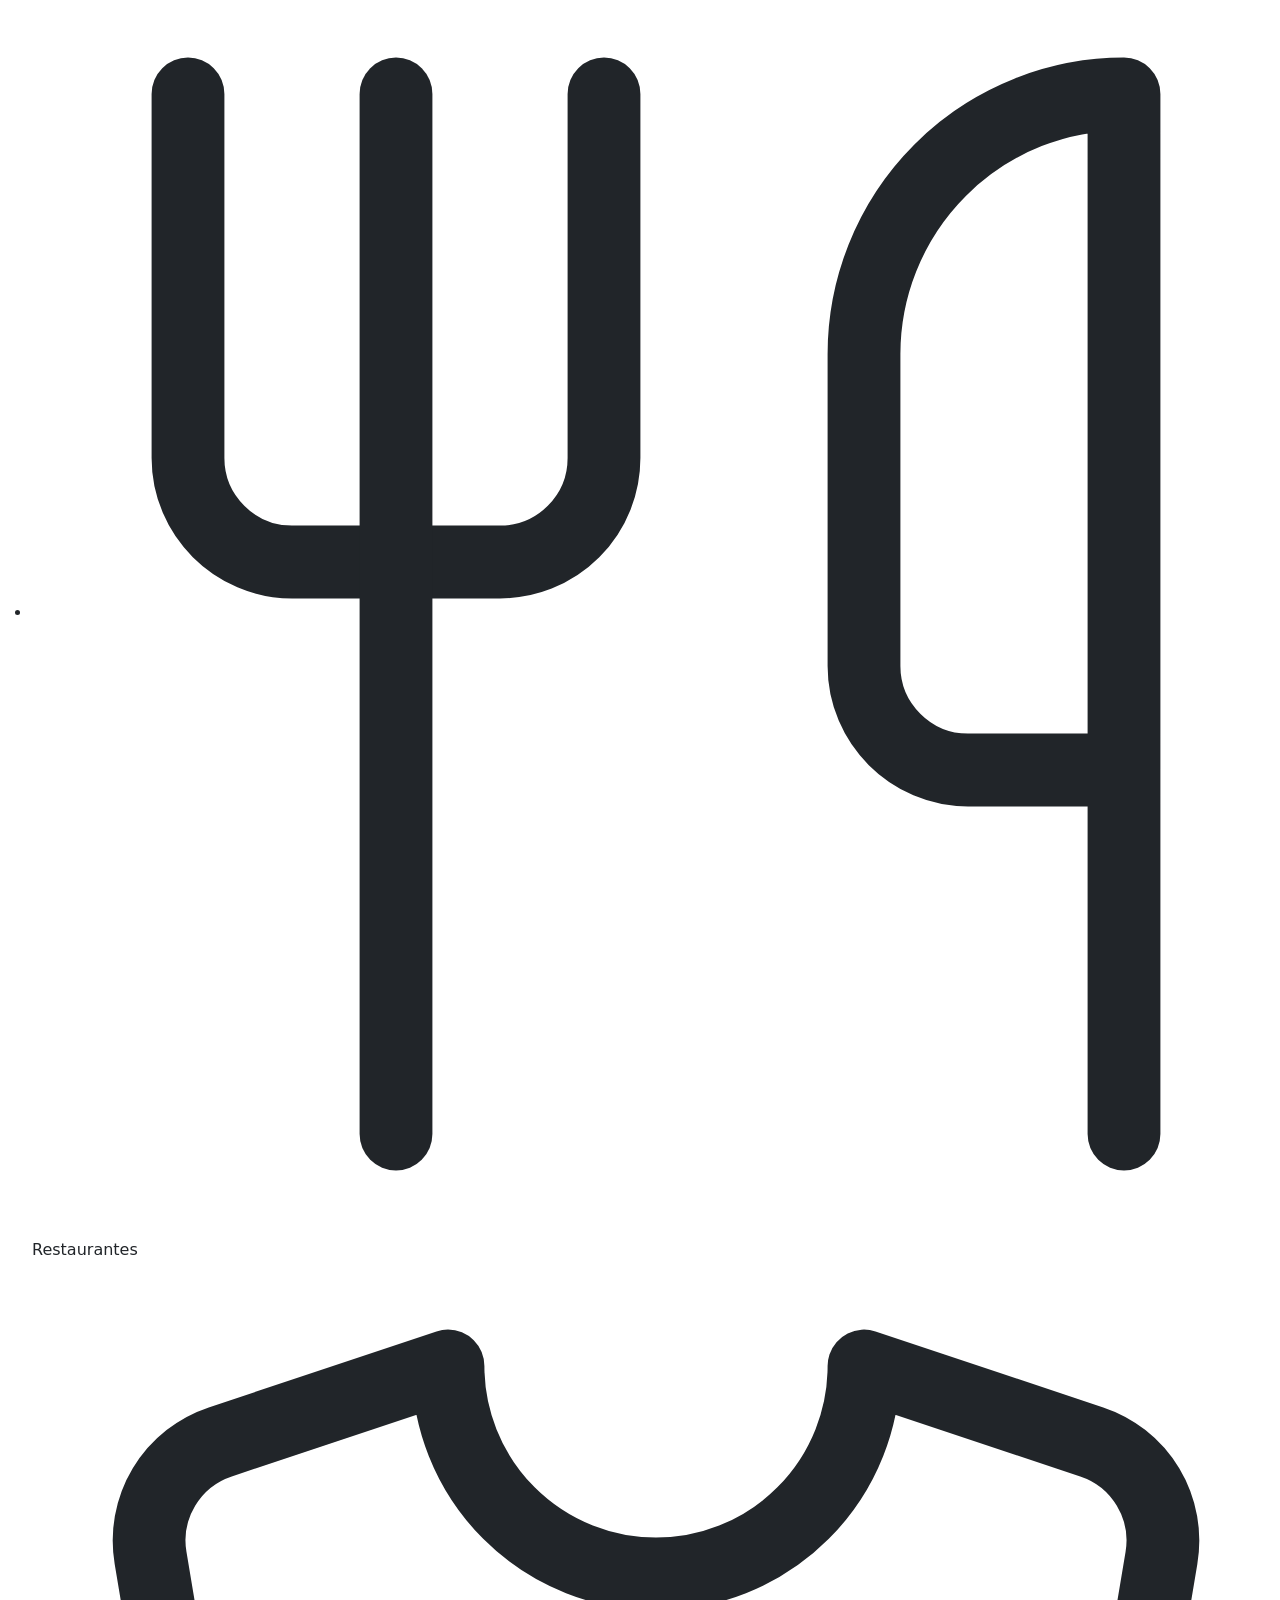
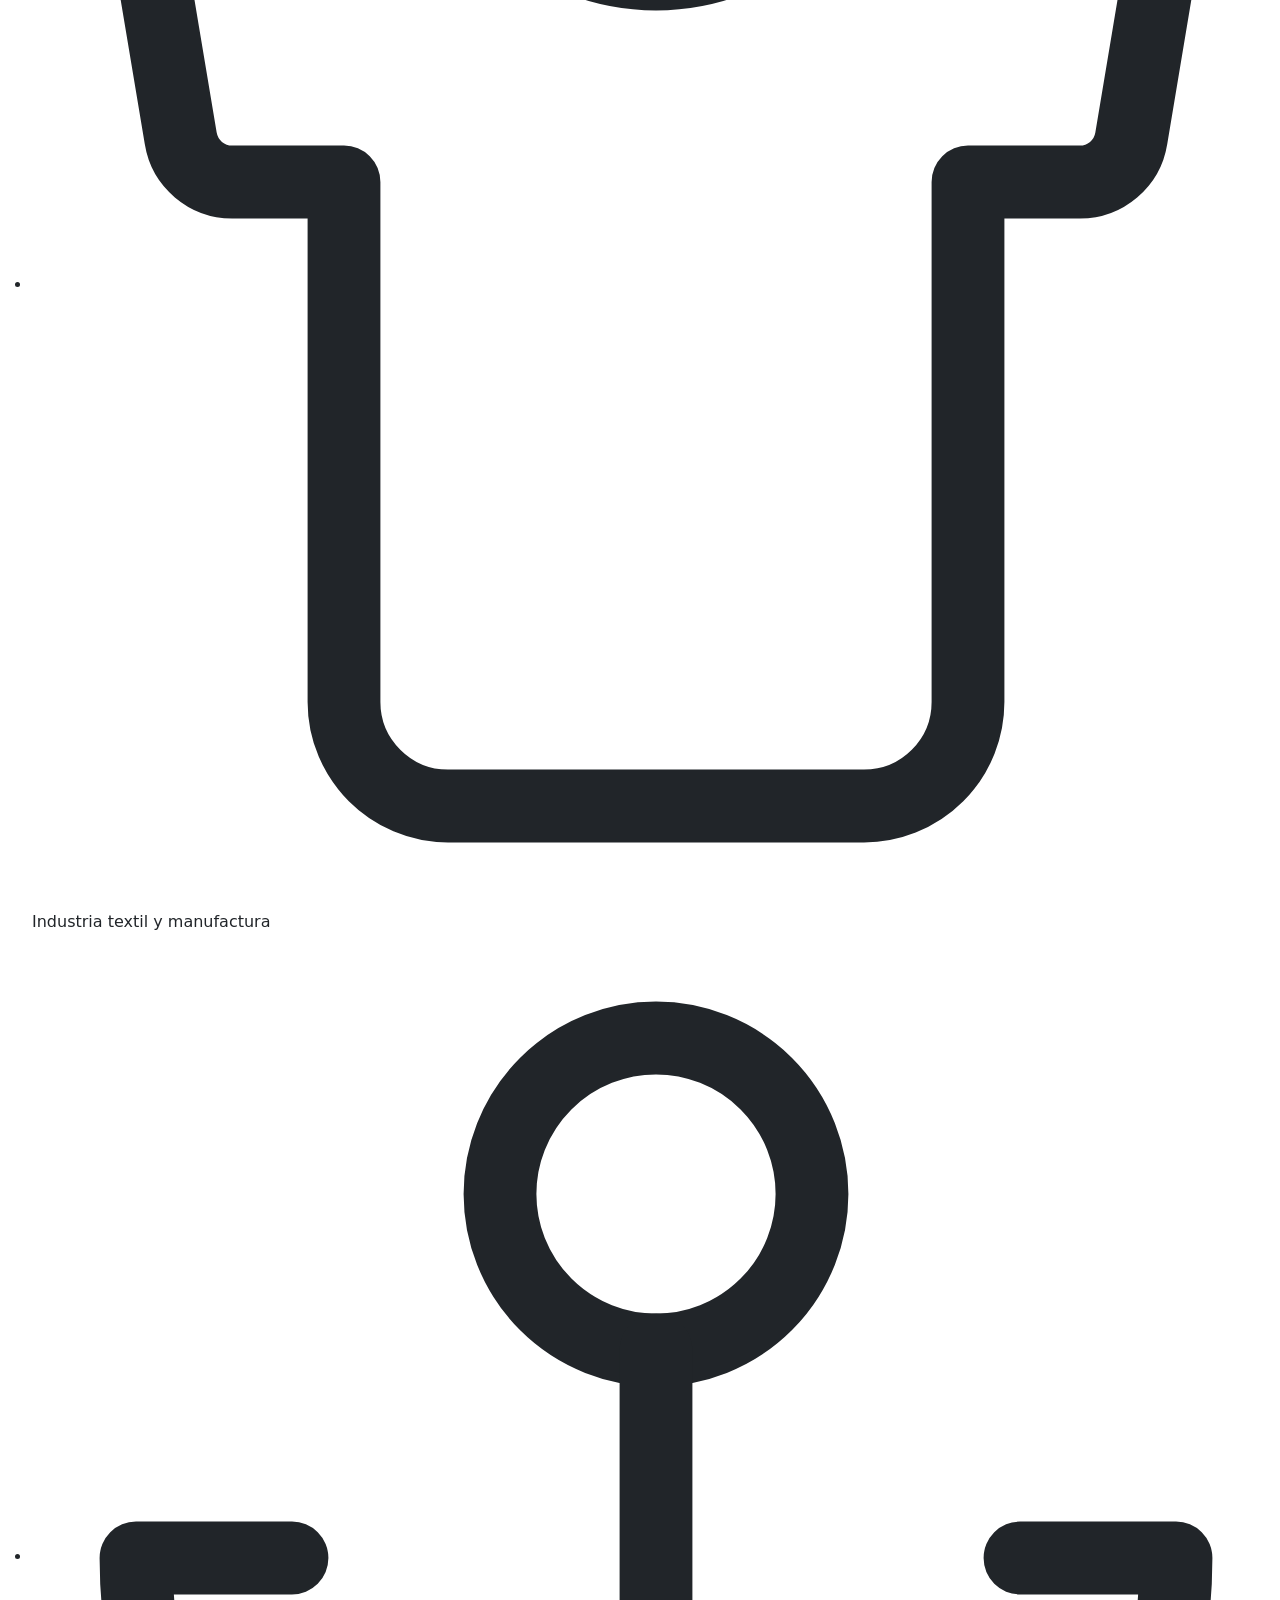
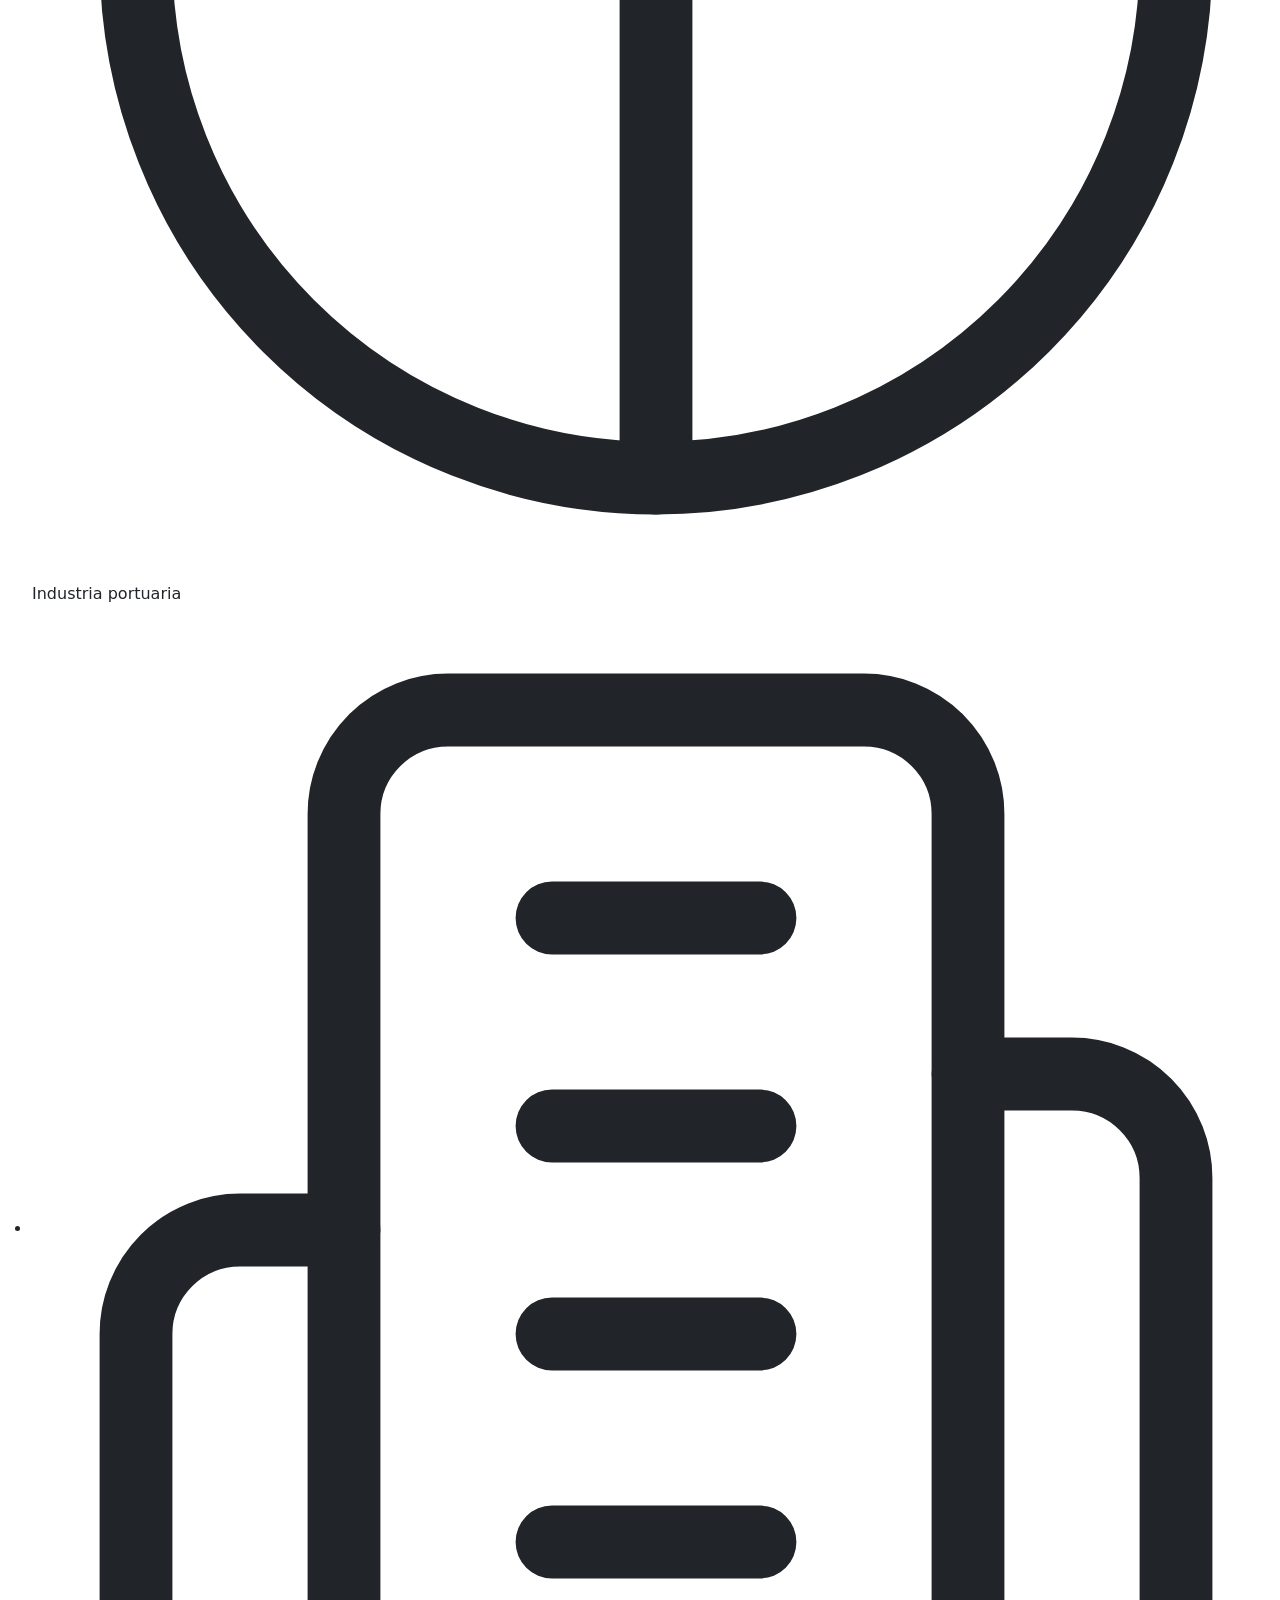
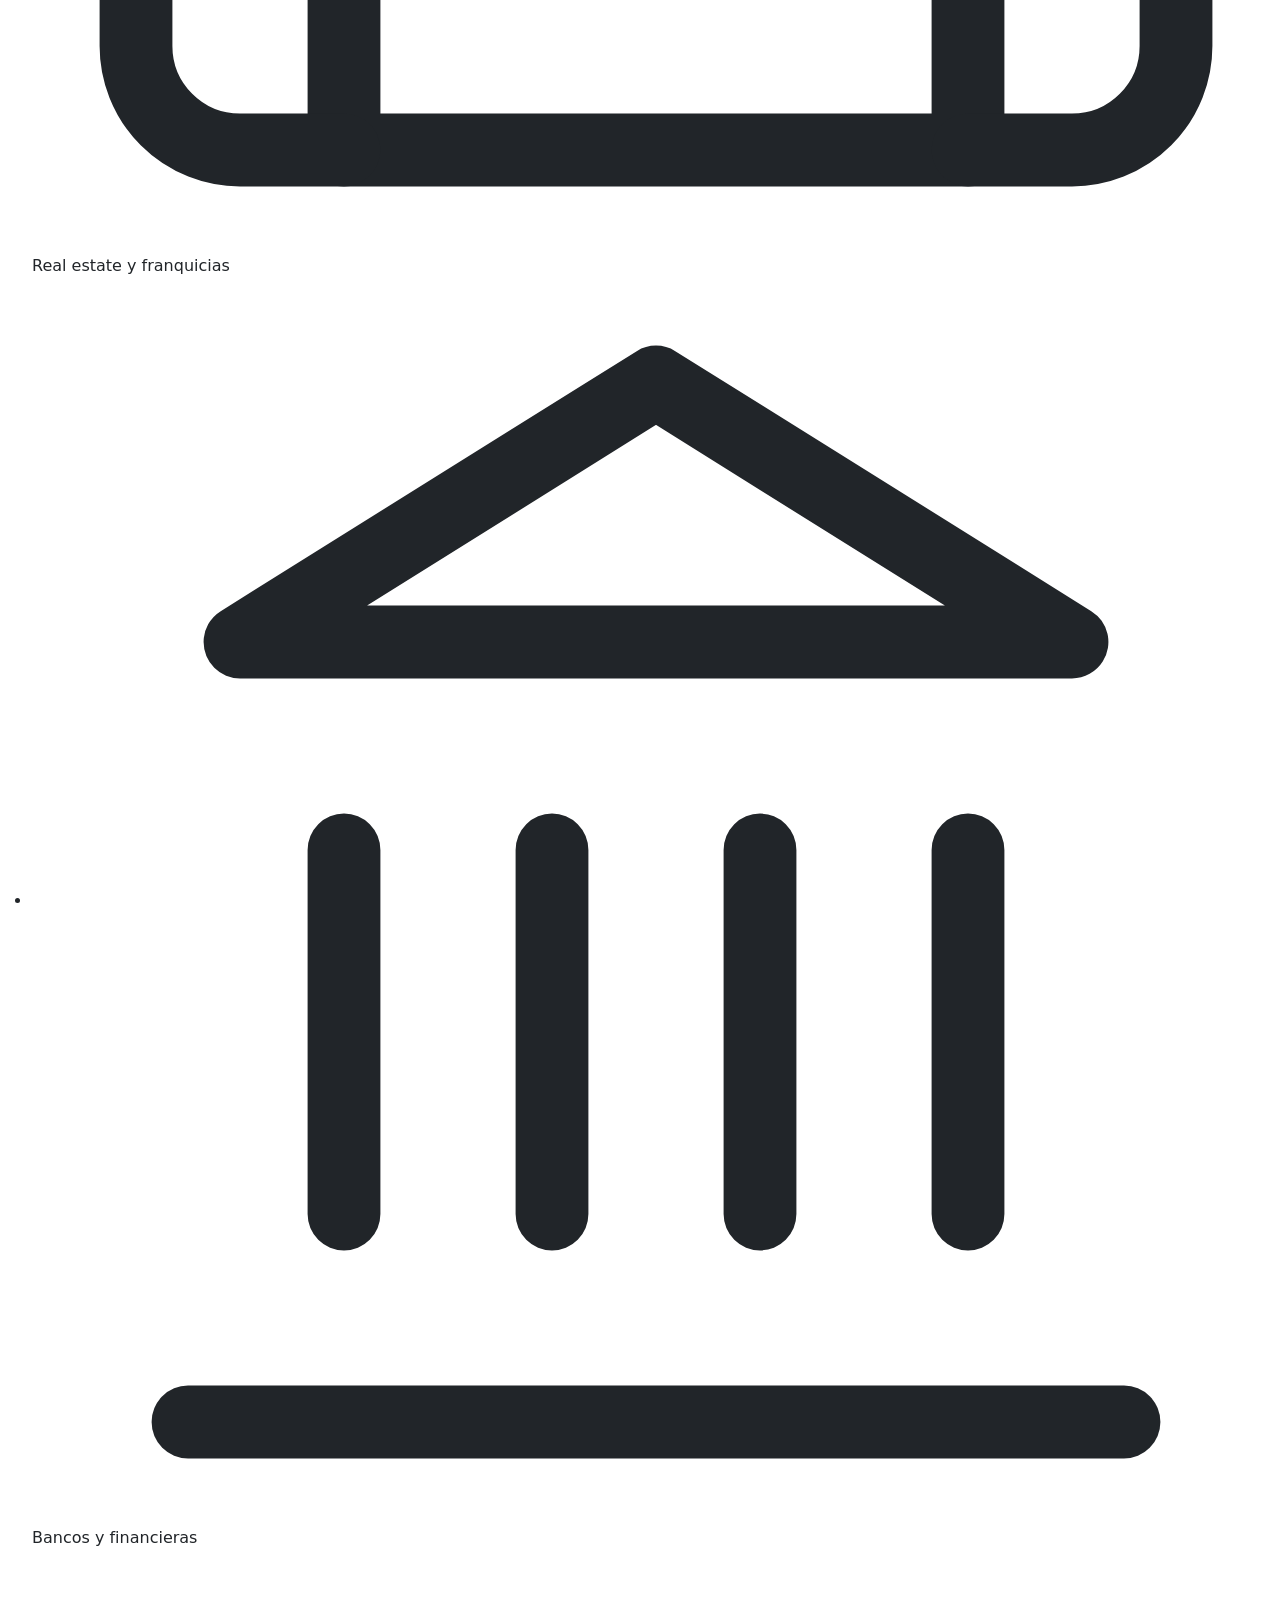
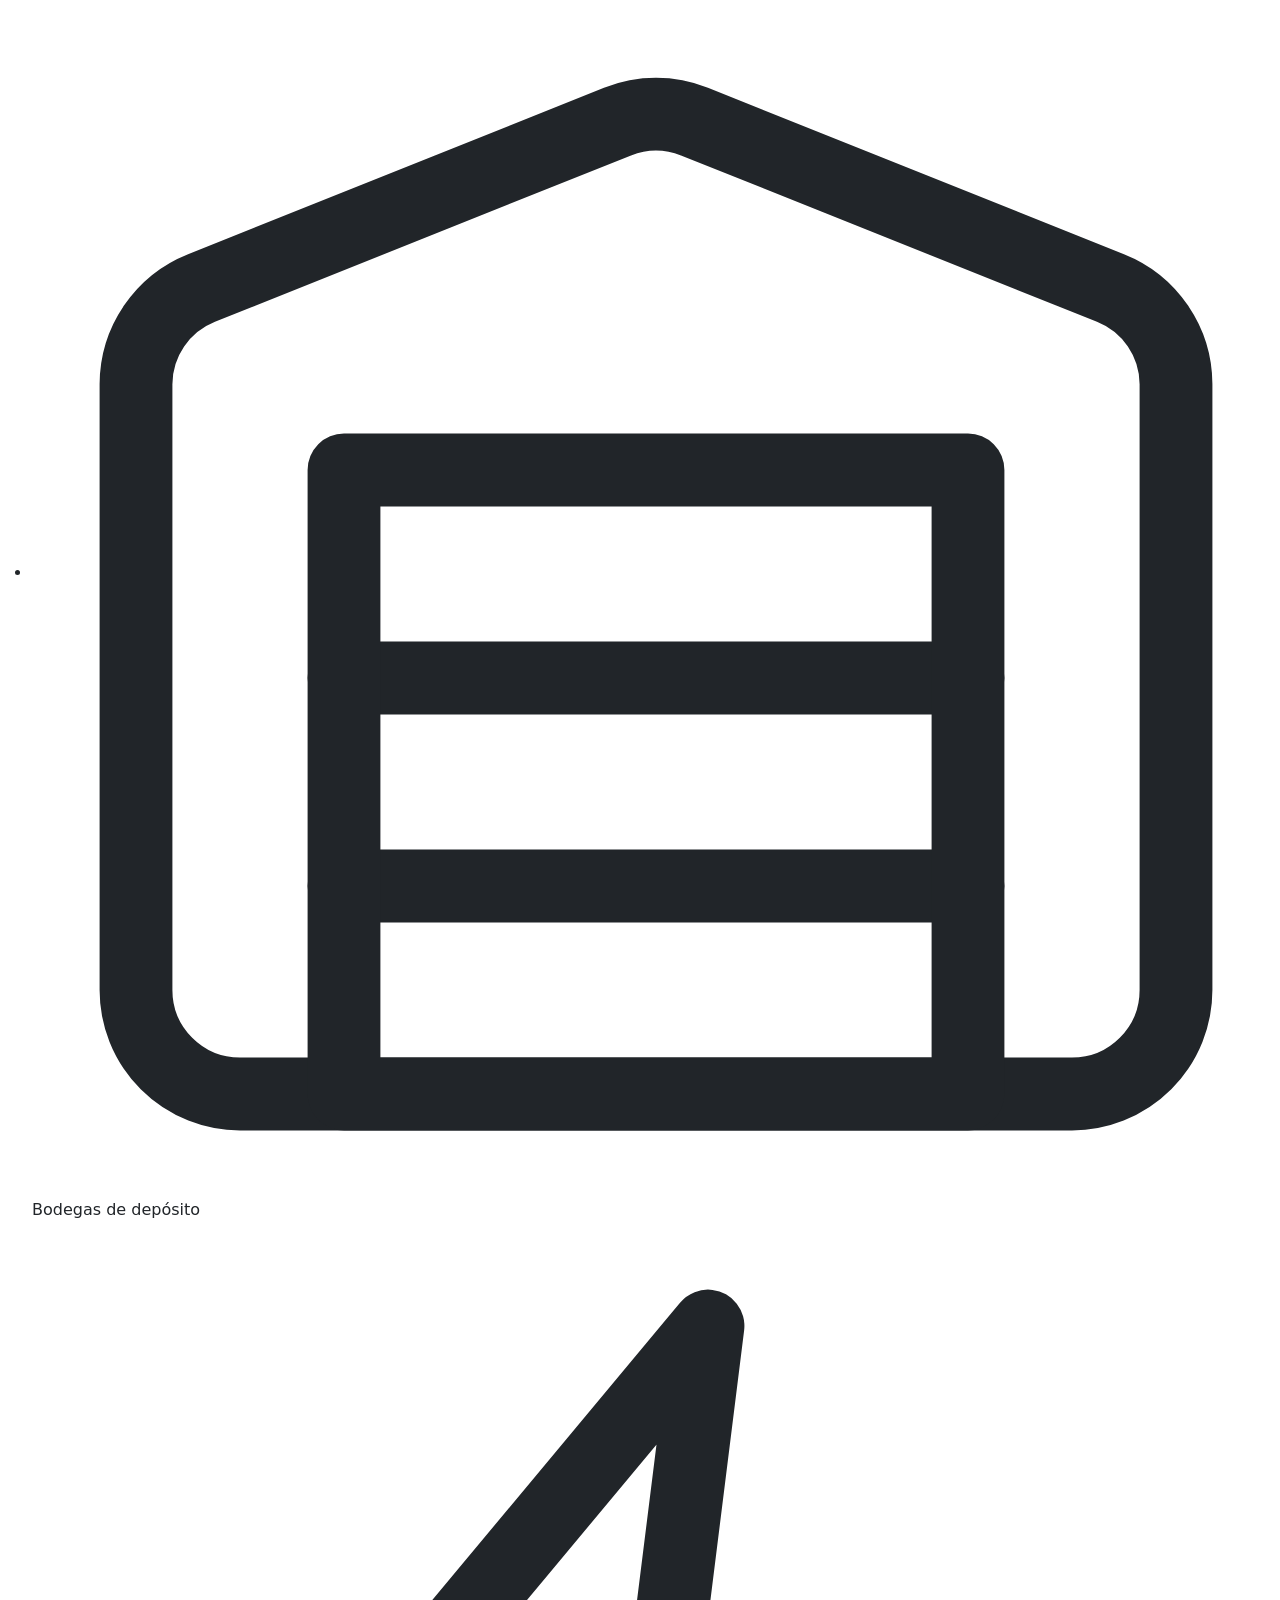
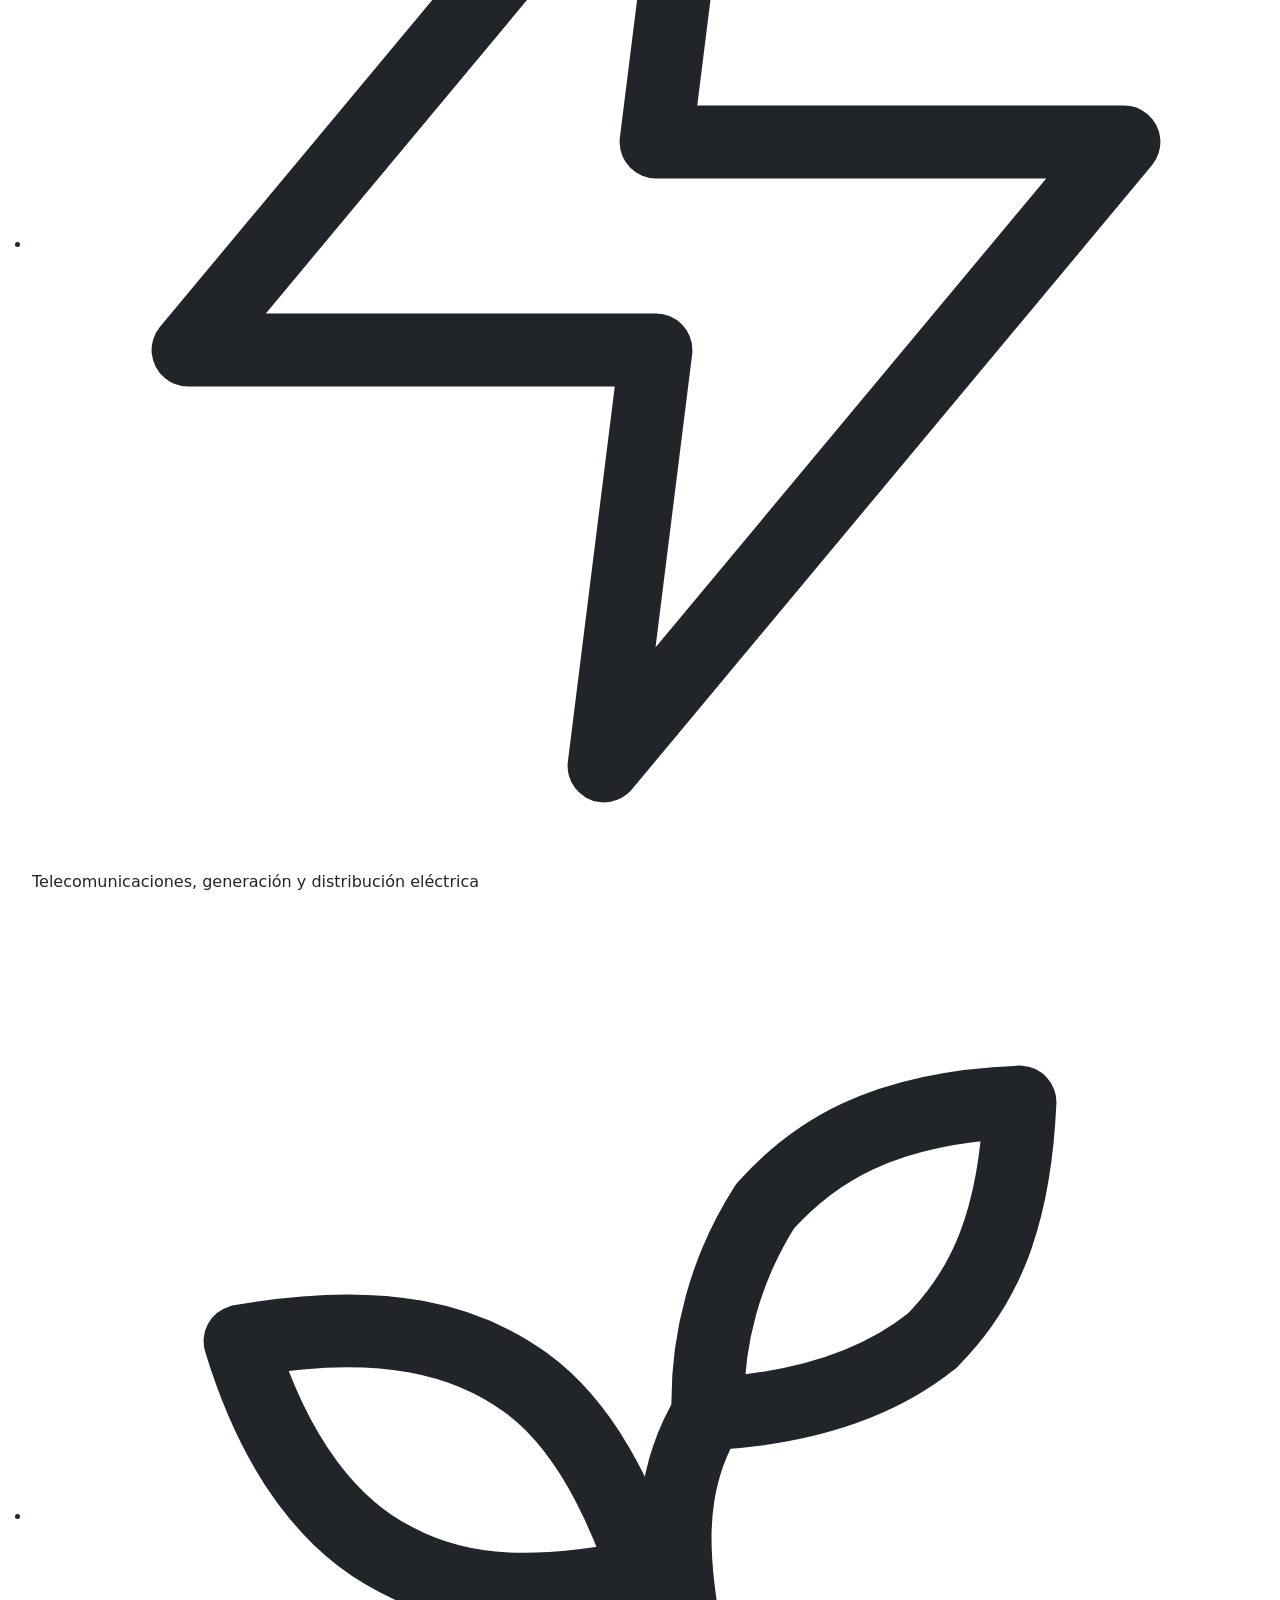
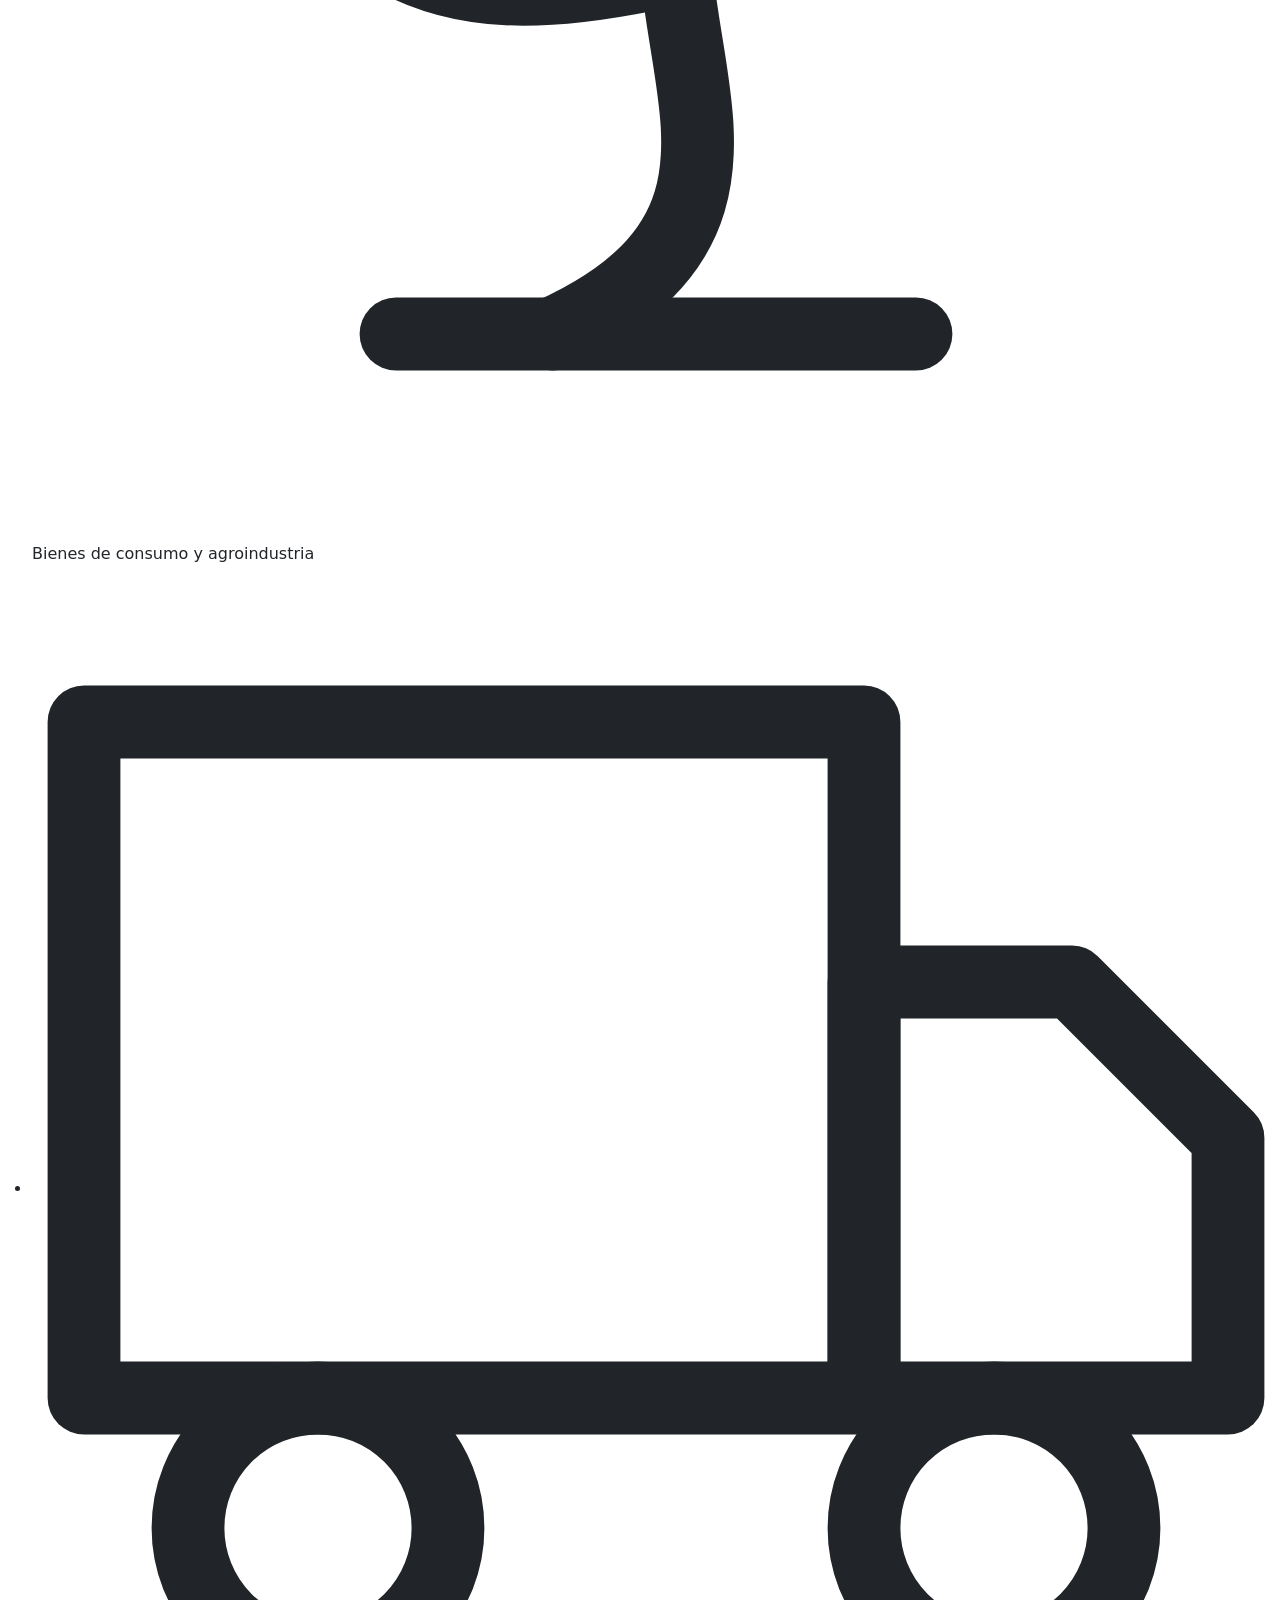
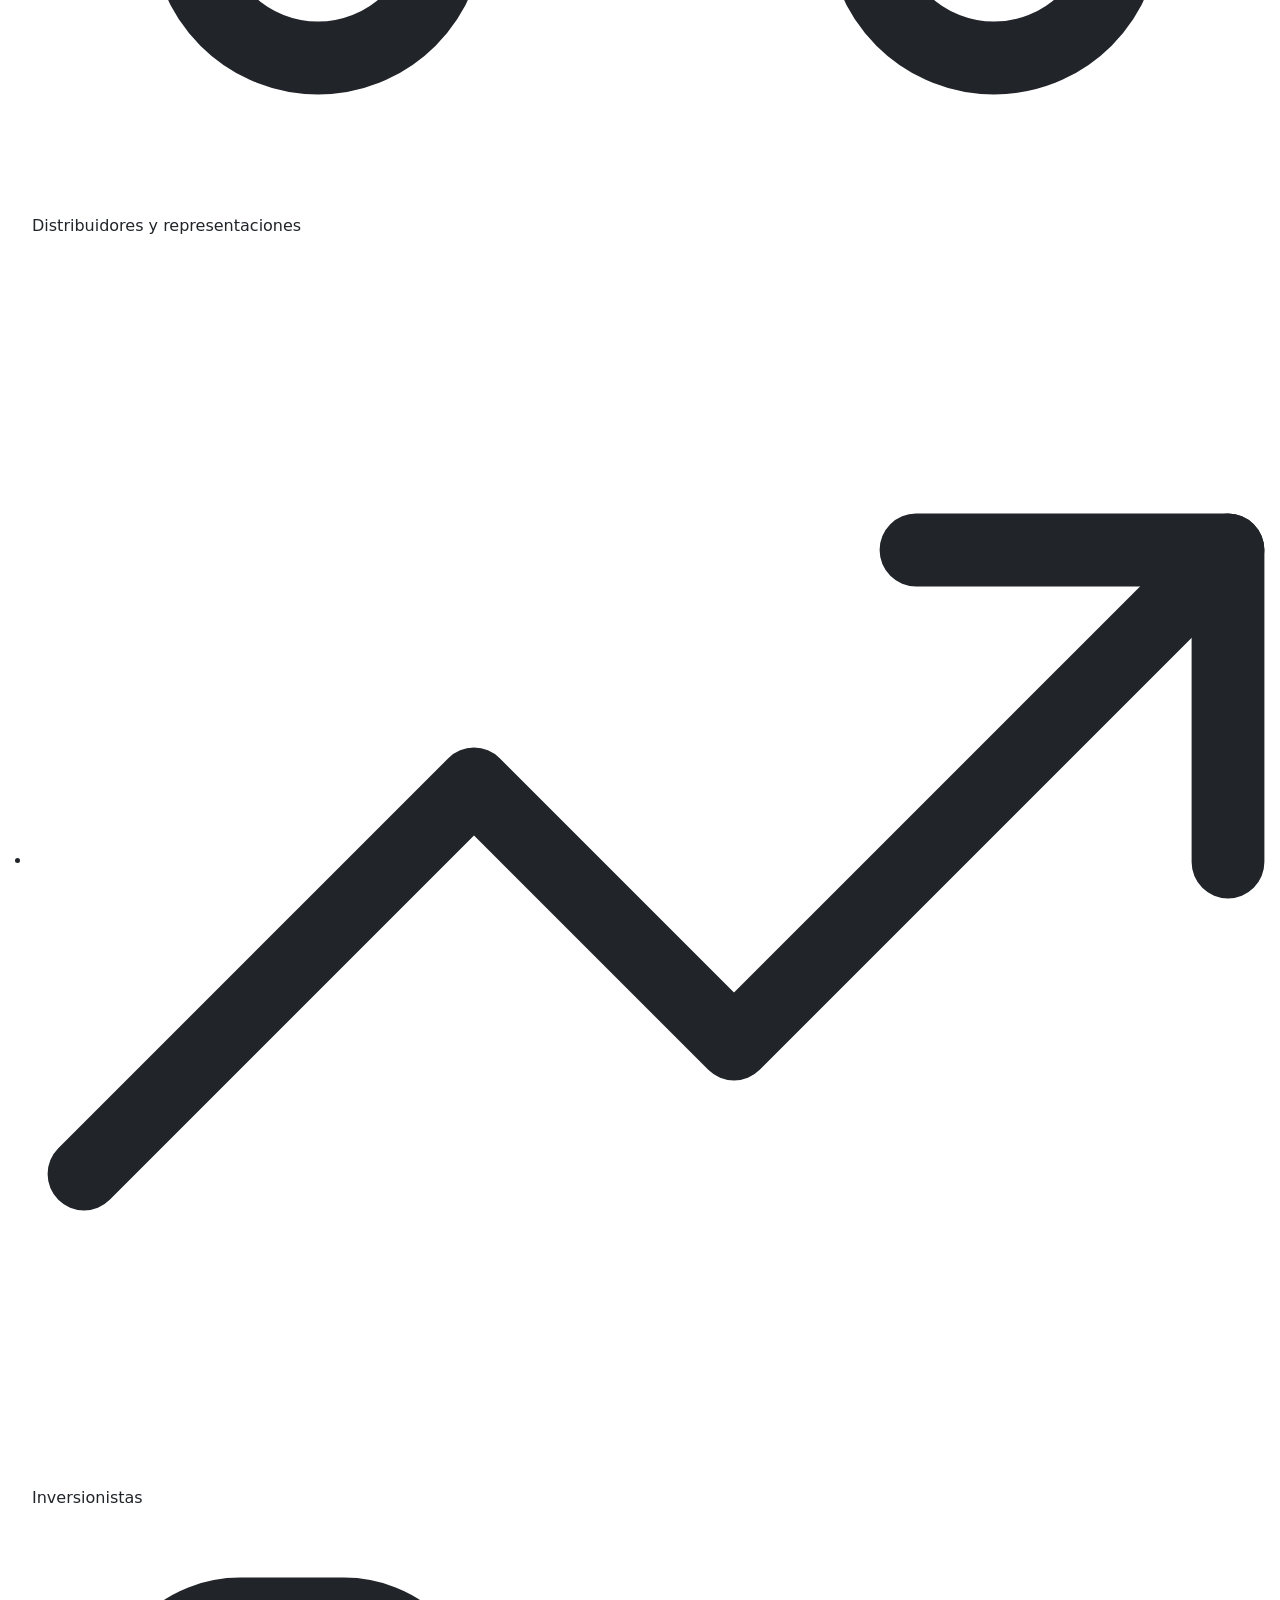
==== commit 3735a102: "Visualización de la últimas modificaciones realizadas" ====
--- a/index.html
+++ b/index.html
@@ -1,4 +1,4 @@
-<!DOCTYPE html><html lang="es" data-theme="light" data-astro-cid-sckkx6r4> <head><meta charset="UTF-8"><meta name="viewport" content="width=device-width, initial-scale=1"><meta name="generator" content="Astro v5.18.2"><title>Abogados corporativos en El Salvador | Arias Rank &amp; Asociados</title><meta name="description" content="Bufete salvadoreño de derecho corporativo, laboral, litigios y seguros. Asesoría legal práctica y preventiva para empresas, en colonia Escalón, San Salvador."><link rel="canonical" href="https://www.ariasranklaw.com.sv/"><meta name="robots" content="index, follow, max-image-preview:large"><link rel="alternate" hreflang="es" href="https://www.ariasranklaw.com.sv/"><link rel="alternate" hreflang="en" href="https://www.ariasranklaw.com.sv/en/"><link rel="alternate" hreflang="x-default" href="https://www.ariasranklaw.com.sv/"><meta property="og:type" content="website"><meta property="og:site_name" content="Arias Rank &#38; Asociados"><meta property="og:title" content="Abogados corporativos en El Salvador | Arias Rank &#38; Asociados"><meta property="og:description" content="Bufete salvadoreño de derecho corporativo, laboral, litigios y seguros. Asesoría legal práctica y preventiva para empresas, en colonia Escalón, San Salvador."><meta property="og:locale" content="es_SV"><meta property="og:locale:alternate" content="en_US"><meta property="og:url" content="https://www.ariasranklaw.com.sv/"><meta property="og:image" content="https://www.ariasranklaw.com.sv/images/arias-rank-hero-5.jpg"><meta property="og:image:width" content="4032"><meta property="og:image:height" content="3024"><meta property="og:image:alt" content="Fachada e instalaciones del bufete"><meta name="twitter:card" content="summary_large_image"><meta name="twitter:title" content="Abogados corporativos en El Salvador | Arias Rank &#38; Asociados"><meta name="twitter:description" content="Bufete salvadoreño de derecho corporativo, laboral, litigios y seguros. Asesoría legal práctica y preventiva para empresas, en colonia Escalón, San Salvador."><meta name="twitter:image" content="https://www.ariasranklaw.com.sv/images/arias-rank-hero-5.jpg"><meta name="theme-color" content="#222e4b"><link rel="icon" type="image/svg+xml" href="./favicon.svg"><link rel="preconnect" href="https://fonts.googleapis.com"><link rel="preconnect" href="https://fonts.gstatic.com" crossorigin><link rel="stylesheet" href="https://fonts.googleapis.com/css2?family=Montserrat:ital,wght@0,100..900;1,100..900&display=swap"><link href="https://cdn.jsdelivr.net/npm/bootstrap@5.3.7/dist/css/bootstrap.min.css" rel="stylesheet" integrity="sha384-LN+7fdVzj6u52u30Kp6M/trliBMCMKTyK833zpbD+pXdCLuTusPj697FH4R/5mcr" crossorigin="anonymous"><link rel="stylesheet" href="./style.css"><link rel="preload" as="image" href="./images/hero-img-2.jpg" fetchpriority="high"><script type="application/ld+json">{"@context":"https://schema.org","@graph":[{"@type":["LegalService","Organization"],"@id":"https://www.ariasranklaw.com.sv/#despacho","name":"Arias Rank & Asociados","url":"https://www.ariasranklaw.com.sv/","logo":"https://www.ariasranklaw.com.sv/logo.svg","image":"https://www.ariasranklaw.com.sv/images/oficinas/fachada.jpg","telephone":"+503 2281-6800","email":"info@ariasranklaw.com.sv","address":{"@type":"PostalAddress","streetAddress":"99a avenida norte No. 661, colonia Escalón","addressLocality":"San Salvador","addressRegion":"San Salvador","postalCode":"1101","addressCountry":"SV"},"geo":{"@type":"GeoCoordinates","latitude":13.7111483,"longitude":-89.2470013},"areaServed":{"@type":"Country","name":"El Salvador"},"availableLanguage":["es","en"],"sameAs":["https://www.facebook.com/profile.php?id=61580276947423","https://www.instagram.com/ariasrank_law"],"openingHoursSpecification":[{"@type":"OpeningHoursSpecification","dayOfWeek":["Monday","Tuesday","Wednesday","Thursday","Friday"],"opens":"08:00","closes":"17:00"}],"hasOfferCatalog":{"@type":"OfferCatalog","name":"Áreas de práctica","itemListElement":[{"@type":"Offer","itemOffered":{"@type":"Service","name":"Derecho Empresarial","description":"Estructuración societaria, fusiones y adquisiciones, gobierno corporativo y gestión de contratos.","provider":{"@id":"https://www.ariasranklaw.com.sv/#despacho"}}},{"@type":"Offer","itemOffered":{"@type":"Service","name":"Derecho Laboral","description":"Diseño de políticas internas, negociaciones colectivas, cumplimiento y prevención de riesgos laborales.","provider":{"@id":"https://www.ariasranklaw.com.sv/#despacho"}}},{"@type":"Offer","itemOffered":{"@type":"Service","name":"Derecho Económico","description":"Regulaciones, concentraciones económicas, derecho del consumidor y competencia desleal.","provider":{"@id":"https://www.ariasranklaw.com.sv/#despacho"}}},{"@type":"Offer","itemOffered":{"@type":"Service","name":"Litigios","description":"Representación en juicios, arbitrajes y resolución de controversias.","provider":{"@id":"https://www.ariasranklaw.com.sv/#despacho"}}},{"@type":"Offer","itemOffered":{"@type":"Service","name":"Derecho de Seguros","description":"Revisión de pólizas, análisis de cobertura y gestión de reclamos por siniestros.","provider":{"@id":"https://www.ariasranklaw.com.sv/#despacho"}}},{"@type":"Offer","itemOffered":{"@type":"Service","name":"Manejo de Crisis","description":"Desarrollo de estrategias legales y operativas ante eventos inesperados que puedan afectar la continuidad del negocio.","provider":{"@id":"https://www.ariasranklaw.com.sv/#despacho"}}}]}},{"@type":"WebSite","@id":"https://www.ariasranklaw.com.sv/#sitio","url":"https://www.ariasranklaw.com.sv/","name":"Arias Rank & Asociados","inLanguage":"es","publisher":{"@id":"https://www.ariasranklaw.com.sv/#despacho"}},{"@type":"WebPage","@id":"https://www.ariasranklaw.com.sv/#pagina","url":"https://www.ariasranklaw.com.sv/","name":"Abogados corporativos en El Salvador | Arias Rank & Asociados","description":"Bufete salvadoreño de derecho corporativo, laboral, litigios y seguros. Asesoría legal práctica y preventiva para empresas, en colonia Escalón, San Salvador.","inLanguage":"es","isPartOf":{"@id":"https://www.ariasranklaw.com.sv/#sitio"},"about":{"@id":"https://www.ariasranklaw.com.sv/#despacho"}}]}</script><!--
+<!DOCTYPE html><html lang="es" data-theme="light" data-astro-cid-sckkx6r4> <head><meta charset="UTF-8"><meta name="viewport" content="width=device-width, initial-scale=1"><meta name="generator" content="Astro v5.16.12"><title>Abogados corporativos en El Salvador | Arias Rank &amp; Asociados</title><meta name="description" content="Bufete salvadoreño de derecho corporativo, laboral, litigios y seguros. Asesoría legal práctica y preventiva para empresas, en colonia Escalón, San Salvador."><link rel="canonical" href="https://www.ariasranklaw.com.sv/"><meta name="robots" content="index, follow, max-image-preview:large"><link rel="alternate" hreflang="es" href="https://www.ariasranklaw.com.sv/"><link rel="alternate" hreflang="en" href="https://www.ariasranklaw.com.sv/en/"><link rel="alternate" hreflang="x-default" href="https://www.ariasranklaw.com.sv/"><meta property="og:type" content="website"><meta property="og:site_name" content="Arias Rank &#38; Asociados"><meta property="og:title" content="Abogados corporativos en El Salvador | Arias Rank &#38; Asociados"><meta property="og:description" content="Bufete salvadoreño de derecho corporativo, laboral, litigios y seguros. Asesoría legal práctica y preventiva para empresas, en colonia Escalón, San Salvador."><meta property="og:locale" content="es_SV"><meta property="og:locale:alternate" content="en_US"><meta property="og:url" content="https://www.ariasranklaw.com.sv/"><meta property="og:image" content="https://www.ariasranklaw.com.sv/images/arias-rank-hero-5.jpg"><meta property="og:image:width" content="4032"><meta property="og:image:height" content="3024"><meta property="og:image:alt" content="Fachada e instalaciones del bufete"><meta name="twitter:card" content="summary_large_image"><meta name="twitter:title" content="Abogados corporativos en El Salvador | Arias Rank &#38; Asociados"><meta name="twitter:description" content="Bufete salvadoreño de derecho corporativo, laboral, litigios y seguros. Asesoría legal práctica y preventiva para empresas, en colonia Escalón, San Salvador."><meta name="twitter:image" content="https://www.ariasranklaw.com.sv/images/arias-rank-hero-5.jpg"><meta name="theme-color" content="#222e4b"><link rel="icon" type="image/svg+xml" href="/arias-rank-web/favicon.svg"><link rel="preconnect" href="https://fonts.googleapis.com"><link rel="preconnect" href="https://fonts.gstatic.com" crossorigin><link rel="stylesheet" href="https://fonts.googleapis.com/css2?family=Montserrat:ital,wght@0,100..900;1,100..900&display=swap"><link href="https://cdn.jsdelivr.net/npm/bootstrap@5.3.7/dist/css/bootstrap.min.css" rel="stylesheet" integrity="sha384-LN+7fdVzj6u52u30Kp6M/trliBMCMKTyK833zpbD+pXdCLuTusPj697FH4R/5mcr" crossorigin="anonymous"><link rel="stylesheet" href="/arias-rank-web/style.css"><link rel="preload" as="image" href="/arias-rank-web/images/hero-img-2.jpg" fetchpriority="high"><script type="application/ld+json">{"@context":"https://schema.org","@graph":[{"@type":["LegalService","Organization"],"@id":"https://www.ariasranklaw.com.sv/#despacho","name":"Arias Rank & Asociados","alternateName":"Arias Rank & Associates","url":"https://www.ariasranklaw.com.sv/","logo":"https://www.ariasranklaw.com.sv/logo.svg","image":"https://www.ariasranklaw.com.sv/images/oficinas/fachada.jpg","telephone":"+503 2281-6800","email":"info@ariasranklaw.com.sv","address":{"@type":"PostalAddress","streetAddress":"99a avenida norte No. 661, colonia Escalón","addressLocality":"San Salvador","addressRegion":"San Salvador","postalCode":"1101","addressCountry":"SV"},"geo":{"@type":"GeoCoordinates","latitude":13.7111483,"longitude":-89.2470013},"areaServed":{"@type":"Country","name":"El Salvador"},"availableLanguage":["es","en"],"sameAs":["https://www.facebook.com/profile.php?id=61580276947423","https://www.instagram.com/ariasrank_law"],"openingHoursSpecification":[{"@type":"OpeningHoursSpecification","dayOfWeek":["Monday","Tuesday","Wednesday","Thursday","Friday"],"opens":"08:00","closes":"17:00"}],"hasOfferCatalog":{"@type":"OfferCatalog","name":"Áreas de práctica","itemListElement":[{"@type":"Offer","itemOffered":{"@type":"Service","name":"Derecho Empresarial","description":"Estructuración societaria, fusiones y adquisiciones, gobierno corporativo y gestión de contratos.","provider":{"@id":"https://www.ariasranklaw.com.sv/#despacho"}}},{"@type":"Offer","itemOffered":{"@type":"Service","name":"Derecho Laboral","description":"Diseño de políticas internas, negociaciones colectivas, cumplimiento y prevención de riesgos laborales.","provider":{"@id":"https://www.ariasranklaw.com.sv/#despacho"}}},{"@type":"Offer","itemOffered":{"@type":"Service","name":"Derecho Económico","description":"Regulaciones, concentraciones económicas, derecho del consumidor y competencia desleal.","provider":{"@id":"https://www.ariasranklaw.com.sv/#despacho"}}},{"@type":"Offer","itemOffered":{"@type":"Service","name":"Litigios","description":"Representación en juicios, arbitrajes y resolución de controversias.","provider":{"@id":"https://www.ariasranklaw.com.sv/#despacho"}}},{"@type":"Offer","itemOffered":{"@type":"Service","name":"Derecho de Seguros","description":"Revisión de pólizas, análisis de cobertura y gestión de reclamos por siniestros.","provider":{"@id":"https://www.ariasranklaw.com.sv/#despacho"}}},{"@type":"Offer","itemOffered":{"@type":"Service","name":"Manejo de Crisis","description":"Desarrollo de estrategias legales y operativas ante eventos inesperados que puedan afectar la continuidad del negocio.","provider":{"@id":"https://www.ariasranklaw.com.sv/#despacho"}}}]}},{"@type":"WebSite","@id":"https://www.ariasranklaw.com.sv/#sitio","url":"https://www.ariasranklaw.com.sv/","name":"Arias Rank & Asociados","inLanguage":"es","publisher":{"@id":"https://www.ariasranklaw.com.sv/#despacho"}},{"@type":"WebPage","@id":"https://www.ariasranklaw.com.sv/#pagina","url":"https://www.ariasranklaw.com.sv/","name":"Abogados corporativos en El Salvador | Arias Rank & Asociados","description":"Bufete salvadoreño de derecho corporativo, laboral, litigios y seguros. Asesoría legal práctica y preventiva para empresas, en colonia Escalón, San Salvador.","inLanguage":"es","isPartOf":{"@id":"https://www.ariasranklaw.com.sv/#sitio"},"about":{"@id":"https://www.ariasranklaw.com.sv/#despacho"}}]}</script><!--
 			Tema: LIGHT por defecto, siempre.
 			Solo se cambia a dark si el usuario lo eligió explícitamente antes.
 			No se consulta prefers-color-scheme a propósito.
@@ -11,4 +11,4 @@
 				} catch (e) { /* almacenamiento bloqueado: se queda en light */ }
 			})();
 		</script><style>html,body{margin:0;width:100%}
-</style></head> <body data-astro-cid-sckkx6r4> <a class="skip-link" href="#contenido" data-astro-cid-sckkx6r4>Saltar al contenido</a> <div class="wrapper" data-astro-cid-sckkx6r4> <div id="contenido" data-astro-cid-sckkx6r4>  <nav class="navbar navbar-expand-lg p-1 navbar-dark"> <div class="container"> <a href="./" class="d-flex align-items-center justify-content-center navbar-brand fs-5"> <img src="./logo_w.svg" alt="Logotipo de Arias Rank" class="img-fluid" width="75" height="75"> <p class="mt-3 ms-2">Arias Rank &amp; Asociados</p> </a> <button class="navbar-toggler" type="button" data-bs-toggle="collapse" data-bs-target="#navbarSupportedContent" aria-controls="navbarSupportedContent" aria-expanded="false" aria-label="Abrir o cerrar la navegación"> <span class="navbar-toggler-icon"></span> </button> <div class="collapse navbar-collapse" id="navbarSupportedContent"> <ul class="navbar-nav ms-auto align-items-center"> <li class="nav-item"> <a class="nav-link active" href="./">Inicio</a> </li><li class="nav-item"> <a class="nav-link " href="./about/">Acerca de nosotros</a> </li><li class="nav-item"> <a class="nav-link " href="./practice-areas/">Áreas de práctica</a> </li><li class="nav-item"> <a class="nav-link " href="./team/">Nuestros socios</a> </li><li class="nav-item"> <a class="nav-link " href="./contact-us/">Contacto</a> </li> <li class="nav-item"> <div class="navbar-utiles">  <a class="lang-toggle" href="./en/" lang="en" hreflang="en" aria-label="View this site in English" title="View this site in English">EN</a> <button class="theme-toggle" aria-label="Cambiar a tema oscuro" title="Cambiar tema" type="button" data-a-oscuro="Cambiar a tema oscuro" data-a-claro="Cambiar a tema claro"> <svg class="icon-sun" viewBox="0 0 24 24" fill="none" stroke="currentColor" stroke-width="2" stroke-linecap="round"> <circle cx="12" cy="12" r="5"></circle><path d="M12 1v2M12 21v2M4.22 4.22l1.42 1.42M18.36 18.36l1.42 1.42M1 12h2M21 12h2M4.22 19.78l1.42-1.42M18.36 5.64l1.42-1.42"></path> </svg> <svg class="icon-moon" viewBox="0 0 24 24" fill="none" stroke="currentColor" stroke-width="2" stroke-linecap="round"> <path d="M21 12.79A9 9 0 1 1 11.21 3 7 7 0 0 0 21 12.79z"></path> </svg> </button> </div> </li> </ul> </div> </div> </nav> <header class="hero-header"> <h1 class="fw-bold">Arias Rank &amp; Asociados</h1> <span class="hero-tagline">THE TEAM YOU NEED</span> <a href="#asesoria-estrategica" class="btnIndexInfo mt-5">Descubre más</a> </header> <section id="asesoria-estrategica" class="hero-services" aria-labelledby="hero-title" role="region"> <div class="container grid hero-grid"> <!-- Copy --> <div class="hero-copy anim-hidden anim-hidden-slide-left"> <span class="pill mb-3" aria-label="Propuesta de valor">Tu equipo SWAT legal</span>  <h2 id="hero-title" class="h1 mb-4 fw-bold fs-2">Estrategias legales prácticas. <br> Equipo que actúa y resuelve</h2> <p class="sub">Arias Rank &amp; Asociados procura la tranquilidad y el crecimiento de tu empresa con soluciones legales ágiles, prácticas, claras y estratégicas. Somos tu aliado en el ámbito legal y de ser necesario te acompañamos en el manejo y gestión de crisis. Nuestro enfoque práctico te permite tomar decisiones basadas en la ley, anticipar riesgos y operar con previsibilidad.</p> <ul class="bullets mt-3"> <li>Prevención que minimiza riesgos.</li><li>Acompañamiento cercano y personalizado.</li><li>Asesoría con enfoque práctico en base a la realidad de tu empresa.</li><li>Comunicación clara, directa y oportuna.</li> </ul> <div class="ctas" role="group" aria-label="Llamadas a la acción"> <a class="custom-btn custom-btn-primary" href="./contact-us/"> Visítanos para asesorarte <svg class="chev" viewBox="0 0 20 20" fill="none" aria-hidden="true"> <path d="M7 5l6 5-6 5" stroke="currentColor" stroke-width="2" stroke-linecap="round" stroke-linejoin="round"></path> </svg> </a> <a class="custom-btn custom-btn-outline" href="./team/">Conoce a nuestro equipo</a> </div> <p class="trust">* Acompañamos a empresas emergentes y consolidadas.</p> </div> <!-- Media: lámina de cuatro fotografías --> <div class="hero-media">  <div class="hero-collage anim-stagger"> <figure class="collage-pieza collage-lead"> <img src="./images/arias-rank-hero-5.jpg" width="4032" height="3024" alt="Fachada e instalaciones del bufete" loading="lazy" decoding="async"> </figure><figure class="collage-pieza"> <img src="./images/arias-rank-hero-4.jpg" width="4032" height="3024" alt="El equipo de Arias Rank &#38; Asociados reunido en el despacho" loading="lazy" decoding="async"> </figure><figure class="collage-pieza"> <img src="./images/arias-rank-hero-2.jpg" width="4032" height="3024" alt="Sesión de trabajo del equipo del bufete" loading="lazy" decoding="async"> </figure><figure class="collage-pieza"> <img src="./images/arias-rank-hero-3.jpg" width="4032" height="3024" alt="Abogados del bufete atendiendo a un cliente" loading="lazy" decoding="async"> </figure> </div> </div> </div> </section> <section class="oficinas" id="oficinas" aria-labelledby="oficinas-title"> <div class="oficinas-inner">  <div class="carrusel anim-hidden anim-hidden-fade-up" role="region" aria-roledescription="carrusel" aria-label="Fotografías de nuestras oficinas" data-ms-primera="9000" data-ms-resto="6000"> <div class="carrusel-viewport"> <ul class="carrusel-track"> <li class="carrusel-slide" role="group" aria-roledescription="diapositiva" aria-label="1 de 4"> <img src="./images/oficinas/nuevas-generaciones.png" alt="Contenido de marketing de Arias Rank &#38; Asociados" width="1200" height="800" loading="eager" decoding="async">  </li><li class="carrusel-slide" role="group" aria-roledescription="diapositiva" aria-label="2 de 4"> <img src="./images/oficinas/arias-team.jpg" alt="Todos los Arias" width="1200" height="800" loading="lazy" decoding="async">  </li><li class="carrusel-slide" role="group" aria-roledescription="diapositiva" aria-label="3 de 4"> <img src="./images/oficinas/fachada.jpg" alt="Fotografía pendiente de las oficinas" width="1200" height="800" loading="lazy" decoding="async">  </li><li class="carrusel-slide" role="group" aria-roledescription="diapositiva" aria-label="4 de 4"> <img src="./images/oficinas/oficina.jpg" alt="Fotografía pendiente de las oficinas" width="1200" height="800" loading="lazy" decoding="async">  </li> </ul> </div> <div class="carrusel-barra"> <div class="carrusel-indicadores" role="tablist" aria-label="Elegir fotografía"> <button type="button" role="tab" class="carrusel-punto" data-indice="0" aria-label="Ir a la fotografía 1" aria-selected="true"></button><button type="button" role="tab" class="carrusel-punto" data-indice="1" aria-label="Ir a la fotografía 2" aria-selected="false"></button><button type="button" role="tab" class="carrusel-punto" data-indice="2" aria-label="Ir a Fachada" aria-selected="false"></button><button type="button" role="tab" class="carrusel-punto" data-indice="3" aria-label="Ir a Oficina" aria-selected="false"></button> </div> <div class="carrusel-controles">  <div class="carrusel-reloj" aria-hidden="true"> <span class="carrusel-seg">9</span> <span class="carrusel-pista"><i class="carrusel-merma"></i></span> </div> <button type="button" class="carrusel-btn" data-dir="-1" aria-label="Fotografía anterior"> <svg viewBox="0 0 24 24" fill="none" stroke="currentColor" stroke-width="1.8" stroke-linecap="round" stroke-linejoin="round" aria-hidden="true"> <path d="M15 6l-6 6 6 6"></path> </svg> </button> <button type="button" class="carrusel-btn" data-dir="1" aria-label="Fotografía siguiente"> <svg viewBox="0 0 24 24" fill="none" stroke="currentColor" stroke-width="1.8" stroke-linecap="round" stroke-linejoin="round" aria-hidden="true"> <path d="M9 6l6 6-6 6"></path> </svg> </button> </div> </div> </div> </div> </section> <script type="module">document.querySelectorAll(".carrusel").forEach(t=>{const g=Number(t.dataset.msPrimera)||9e3,N=Number(t.dataset.msResto)||6e3,o=t.querySelector(".carrusel-viewport"),y=[...t.querySelectorAll(".carrusel-punto")],d=[...t.querySelectorAll(".carrusel-slide")],S=t.querySelector(".carrusel-seg"),A=t.querySelector(".carrusel-merma");if(!o||d.length===0)return;const m=window.matchMedia("(prefers-reduced-motion: reduce)");let n=0,u=0,c=g,a,i=!1,f=0,h=-1,v=-1;const q=()=>n===0?g:N,p=e=>{const r=Math.max(0,Math.min(1,e/q()));A&&Math.abs(r-v)>=.005&&(A.style.transform="scaleX("+r.toFixed(4)+")",v=r);const l=Math.max(0,Math.ceil(e/1e3));S&&l!==h&&(S.textContent=String(l),h=l)},w=()=>{c=q(),u=performance.now()+c,h=-1,v=-1,p(c)},T=e=>{if(!i)return;const r=u-e;r<=0?M(n+1):p(r),a=requestAnimationFrame(T)},P=()=>{i||d.length<2||(i=!0,t.classList.add("carrusel-corriendo"),u=performance.now()+c,a=requestAnimationFrame(T))},I=()=>{i&&(i=!1,t.classList.remove("carrusel-corriendo"),c=Math.max(0,u-performance.now()),a!==void 0&&cancelAnimationFrame(a),a=void 0)};let R=!1,b=!1,E=!1;const s=()=>{R&&!b&&!E&&!document.hidden&&!m.matches?P():I()},L=()=>{y.forEach((e,r)=>e.setAttribute("aria-selected",r===n?"true":"false"))},M=e=>{const r=n;n=(e+d.length)%d.length;const l=Math.abs(n-r)>1;o.scrollTo({left:n*o.clientWidth,behavior:l||m.matches?"auto":"smooth"}),f=performance.now()+800,L(),w()},x=new IntersectionObserver(e=>{e.some(r=>r.isIntersecting)&&(R=!0,w(),s(),x.disconnect())},{threshold:.25});x.observe(t);let F;o.addEventListener("scroll",()=>{window.clearTimeout(F),F=window.setTimeout(()=>{if(performance.now()<f)return;const e=Math.round(o.scrollLeft/o.clientWidth);e!==n&&(n=e,L(),w())},120)},{passive:!0}),t.addEventListener("pointerenter",e=>{e.pointerType==="mouse"&&(b=!0,s())}),t.addEventListener("pointerleave",e=>{e.pointerType==="mouse"&&(b=!1,s())}),t.addEventListener("focusin",()=>{E=!0,s()}),t.addEventListener("focusout",e=>{t.contains(e.relatedTarget)||(E=!1,s())}),document.addEventListener("visibilitychange",s),m.addEventListener("change",s),t.querySelectorAll(".carrusel-btn").forEach(e=>{e.addEventListener("click",()=>M(n+Number(e.dataset.dir)))}),y.forEach(e=>{e.addEventListener("click",()=>M(Number(e.dataset.indice)))}),window.addEventListener("resize",()=>{o.scrollTo({left:n*o.clientWidth,behavior:"auto"}),f=performance.now()+400}),L(),p(c)});</script>  </div> <footer class="footer mt-auto"> <div class="container text-center p-3"> <small>© 2026 Arias Rank & Asociados | josemiron.marroquin@gmail.com. Todos los derechos reservados.</small> </div> </footer> </div> <button class="back-to-top" type="button" aria-label="Volver arriba" data-astro-cid-sckkx6r4> <svg viewBox="0 0 24 24" fill="none" stroke="currentColor" stroke-width="2.2" stroke-linecap="round" stroke-linejoin="round" aria-hidden="true" data-astro-cid-sckkx6r4> <path d="M12 19V5M5 12l7-7 7 7" data-astro-cid-sckkx6r4></path> </svg> </button>  <script defer src="https://cdn.jsdelivr.net/npm/bootstrap@5.3.7/dist/js/bootstrap.min.js" integrity="sha384-7qAoOXltbVP82dhxHAUje59V5r2YsVfBafyUDxEdApLPmcdhBPg1DKg1ERo0BZlK" crossorigin="anonymous"></script> </body> <script type="module">const r={"anim-hidden-fade-in":"anim-fade-in","anim-hidden-fade-up":"anim-fade-up","anim-hidden-fade-down":"anim-fade-down","anim-hidden-slide-left":"anim-slide-left","anim-hidden-slide-right":"anim-slide-right","anim-hidden-scale-in":"anim-scale-in","anim-hidden-blur-in":"anim-blur-in"},o=new IntersectionObserver(t=>{t.forEach(i=>{if(!i.isIntersecting)return;const e=i.target;e.classList.contains("animate-section")&&(e.classList.add("animate-fading"),e.classList.remove("animate-section"));for(const[a,s]of Object.entries(r))if(e.classList.contains(a)){e.classList.remove(a,"anim-hidden"),e.classList.add(s);break}e.classList.contains("anim-stagger")&&e.classList.add("anim-active"),o.unobserve(e)})},{threshold:.1,rootMargin:"0px 0px -40px 0px"});document.querySelectorAll('.animate-section, [class*="anim-hidden"], .anim-stagger').forEach(t=>o.observe(t));document.querySelectorAll(".theme-toggle").forEach(t=>{t.addEventListener("click",()=>{const i=document.documentElement,e=i.getAttribute("data-theme")==="dark"?"light":"dark";i.setAttribute("data-theme",e);try{localStorage.setItem("theme",e)}catch{}const a=e==="dark"?t.dataset.aClaro:t.dataset.aOscuro;a&&t.setAttribute("aria-label",a)})});const d=document.querySelector(".back-to-top");let n=!1;function c(){d?.classList.toggle("is-visible",window.scrollY>600),n=!1}window.addEventListener("scroll",()=>{n||(n=!0,requestAnimationFrame(c))},{passive:!0});c();d?.addEventListener("click",()=>{const t=window.matchMedia("(prefers-reduced-motion: reduce)").matches;window.scrollTo({top:0,behavior:t?"auto":"smooth"})});</script> </html> +</style></head> <body data-astro-cid-sckkx6r4> <a class="skip-link" href="#contenido" data-astro-cid-sckkx6r4>Saltar al contenido</a> <div class="wrapper" data-astro-cid-sckkx6r4> <div id="contenido" data-astro-cid-sckkx6r4>  <nav class="navbar navbar-expand-lg p-1 navbar-dark"> <div class="container"> <a href="/arias-rank-web/" class="d-flex align-items-center justify-content-center navbar-brand fs-5"> <img src="/arias-rank-web/logo_w.svg" alt="Logotipo de Arias Rank" class="img-fluid" width="75" height="75"> <p class="mt-3 ms-2">Arias Rank &amp; Asociados</p> </a> <button class="navbar-toggler" type="button" data-bs-toggle="collapse" data-bs-target="#navbarSupportedContent" aria-controls="navbarSupportedContent" aria-expanded="false" aria-label="Abrir o cerrar la navegación"> <span class="navbar-toggler-icon"></span> </button> <div class="collapse navbar-collapse" id="navbarSupportedContent"> <ul class="navbar-nav ms-auto align-items-center"> <li class="nav-item"> <a class="nav-link active" href="/arias-rank-web/">Inicio</a> </li><li class="nav-item"> <a class="nav-link " href="/arias-rank-web/about/">Acerca de nosotros</a> </li><li class="nav-item"> <a class="nav-link " href="/arias-rank-web/practice-areas/">Áreas de práctica</a> </li><li class="nav-item"> <a class="nav-link " href="/arias-rank-web/team/">Nuestros socios</a> </li><li class="nav-item"> <a class="nav-link " href="/arias-rank-web/contact-us/">Contacto</a> </li> <li class="nav-item"> <div class="navbar-utiles">  <a class="lang-toggle" href="/arias-rank-web/en/" lang="en" hreflang="en" aria-label="View this site in English" title="View this site in English">EN</a> <button class="theme-toggle" aria-label="Cambiar a tema oscuro" title="Cambiar tema" type="button" data-a-oscuro="Cambiar a tema oscuro" data-a-claro="Cambiar a tema claro"> <svg class="icon-sun" viewBox="0 0 24 24" fill="none" stroke="currentColor" stroke-width="2" stroke-linecap="round"> <circle cx="12" cy="12" r="5"></circle><path d="M12 1v2M12 21v2M4.22 4.22l1.42 1.42M18.36 18.36l1.42 1.42M1 12h2M21 12h2M4.22 19.78l1.42-1.42M18.36 5.64l1.42-1.42"></path> </svg> <svg class="icon-moon" viewBox="0 0 24 24" fill="none" stroke="currentColor" stroke-width="2" stroke-linecap="round"> <path d="M21 12.79A9 9 0 1 1 11.21 3 7 7 0 0 0 21 12.79z"></path> </svg> </button> </div> </li> </ul> </div> </div> </nav> <header class="hero-header"> <h1 class="fw-bold">Arias Rank &amp; Asociados</h1> <span class="hero-tagline">THE TEAM YOU NEED</span> <a href="#asesoria-estrategica" class="btnIndexInfo mt-5">Descubre más</a> </header> <section id="asesoria-estrategica" class="hero-services" aria-labelledby="hero-title" role="region"> <div class="container grid hero-grid"> <!-- Copy --> <div class="hero-copy anim-hidden anim-hidden-slide-left"> <span class="pill mb-3" aria-label="Propuesta de valor">Tu equipo ESTRATEGA legal</span>  <h2 id="hero-title" class="h1 mb-4 fw-bold fs-2">Estrategias legales prácticas. <br> Equipo que actúa y resuelve</h2> <p class="sub">Arias Rank &amp; Asociados procura la tranquilidad y el crecimiento de tu empresa con soluciones legales ágiles, prácticas, claras y estratégicas. Somos tu aliado en el ámbito legal y de ser necesario te acompañamos en el manejo y gestión de crisis. Nuestro enfoque práctico te permite tomar decisiones basadas en la ley, anticipar riesgos y operar con previsibilidad.</p> <ul class="bullets mt-3"> <li>Prevención que minimiza riesgos.</li><li>Acompañamiento cercano y personalizado.</li><li>Asesoría con enfoque práctico en base a la realidad de tu empresa.</li><li>Comunicación clara, directa y oportuna.</li> </ul> <div class="ctas" role="group" aria-label="Llamadas a la acción"> <a class="custom-btn custom-btn-primary" href="/arias-rank-web/contact-us/"> Visítanos para asesorarte <svg class="chev" viewBox="0 0 20 20" fill="none" aria-hidden="true"> <path d="M7 5l6 5-6 5" stroke="currentColor" stroke-width="2" stroke-linecap="round" stroke-linejoin="round"></path> </svg> </a> <a class="custom-btn custom-btn-outline" href="/arias-rank-web/team/">Conoce a nuestro equipo</a> </div>  </div> <!-- Media: lámina de tres fotografías --> <div class="hero-media">  <div class="hero-collage anim-stagger"> <figure class="collage-pieza collage-lead"> <img src="/arias-rank-web/images/arias-rank-hero-5.jpg" width="4032" height="3024" alt="Fachada e instalaciones del bufete" loading="lazy" decoding="async"> </figure><figure class="collage-pieza"> <img src="/arias-rank-web/images/arias-rank-hero-3.jpg" width="4032" height="3024" alt="El equipo de Arias Rank &#38; Asociados reunido en el despacho" loading="lazy" decoding="async"> </figure><figure class="collage-pieza"> <img src="/arias-rank-web/images/arias-rank-hero-2.jpg" width="4032" height="3024" alt="Sesión de trabajo del equipo del bufete" loading="lazy" decoding="async"> </figure> </div> </div> </div> </section> <script type="module">const e=document.getElementById("asesoria-estrategica"),a=e?.querySelector(".hero-grid"),n=e?.querySelector(".hero-copy"),l=document.querySelector(".navbar"),u=16,h=()=>{if(!e||!a||!n)return;const t=l?.offsetHeight??0,r=window.innerHeight-t,o=i=>i.getBoundingClientRect().top+window.scrollY,c=i=>i.offsetHeight+u*2<=r,s=c(a)?a:c(n)?n:void 0,d=s?o(s)-t-(r-s.offsetHeight)/2:o(n)-t-u;return Math.max(d,o(e)-t)};document.querySelectorAll('a[href="#asesoria-estrategica"]').forEach(t=>{t.addEventListener("click",r=>{const o=h();if(o===void 0||!e)return;r.preventDefault();const c=window.matchMedia("(prefers-reduced-motion: reduce)").matches;window.scrollTo({top:o,behavior:c?"auto":"smooth"}),e.setAttribute("tabindex","-1"),e.focus({preventScroll:!0})})});</script> <section class="clientes" id="clientes" aria-labelledby="clientes-title"> <div class="clientes-inner">  <div class="clientes-grid anim-stagger"> <div class="clientes-cabeza" style="--i: 0"> <div> <span class="pill">Experiencia por sector</span> <h2 id="clientes-title" class="h2">Nuestros clientes</h2> </div>  <p class="clientes-cifra" aria-hidden="true"> <span class="clientes-num">14</span> <span class="clientes-cifra-pie">sectores</span> </p> </div>  <ul class="clientes-lista" role="list" aria-label="Sectores a los que asesoramos"> <li class="clientes-celda" role="listitem" style="--i: 1"> <svg class="clientes-icono" viewBox="0 0 24 24" fill="none" stroke="currentColor" stroke-width="1.4" stroke-linecap="round" stroke-linejoin="round" aria-hidden="true"><circle cx="9" cy="21" r="1"/><circle cx="20" cy="21" r="1"/><path d="M1 1h4l2.68 13.39a2 2 0 0 0 2 1.61h9.72a2 2 0 0 0 2-1.61L23 6H6"/></svg> <span class="clientes-nombre">Supermercados</span> </li><li class="clientes-celda" role="listitem" style="--i: 2"> <svg class="clientes-icono" viewBox="0 0 24 24" fill="none" stroke="currentColor" stroke-width="1.4" stroke-linecap="round" stroke-linejoin="round" aria-hidden="true"><path d="M3 2v7c0 1.1.9 2 2 2h4a2 2 0 0 0 2-2V2"/><path d="M7 2v20"/><path d="M21 15V2a5 5 0 0 0-5 5v6c0 1.1.9 2 2 2h3Zm0 0v7"/></svg> <span class="clientes-nombre">Restaurantes</span> </li><li class="clientes-celda" role="listitem" style="--i: 3"> <svg class="clientes-icono" viewBox="0 0 24 24" fill="none" stroke="currentColor" stroke-width="1.4" stroke-linecap="round" stroke-linejoin="round" aria-hidden="true"><path d="M20.38 3.46 16 2a4 4 0 0 1-8 0L3.62 3.46a2 2 0 0 0-1.34 2.23l.58 3.47a1 1 0 0 0 .99.84H6v10c0 1.1.9 2 2 2h8a2 2 0 0 0 2-2V10h2.15a1 1 0 0 0 .99-.84l.58-3.47a2 2 0 0 0-1.34-2.23z"/></svg> <span class="clientes-nombre">Industria textil y manufactura</span> </li><li class="clientes-celda" role="listitem" style="--i: 4"> <svg class="clientes-icono" viewBox="0 0 24 24" fill="none" stroke="currentColor" stroke-width="1.4" stroke-linecap="round" stroke-linejoin="round" aria-hidden="true"><circle cx="12" cy="5" r="3"/><path d="M12 22V8"/><path d="M5 12H2a10 10 0 0 0 20 0h-3"/></svg> <span class="clientes-nombre">Industria portuaria</span> </li><li class="clientes-celda" role="listitem" style="--i: 5"> <svg class="clientes-icono" viewBox="0 0 24 24" fill="none" stroke="currentColor" stroke-width="1.4" stroke-linecap="round" stroke-linejoin="round" aria-hidden="true"><path d="M6 22V4a2 2 0 0 1 2-2h8a2 2 0 0 1 2 2v18Z"/><path d="M6 12H4a2 2 0 0 0-2 2v6a2 2 0 0 0 2 2h2"/><path d="M18 9h2a2 2 0 0 1 2 2v9a2 2 0 0 1-2 2h-2"/><path d="M10 6h4M10 10h4M10 14h4M10 18h4"/></svg> <span class="clientes-nombre">Real estate y franquicias</span> </li><li class="clientes-celda" role="listitem" style="--i: 6"> <svg class="clientes-icono" viewBox="0 0 24 24" fill="none" stroke="currentColor" stroke-width="1.4" stroke-linecap="round" stroke-linejoin="round" aria-hidden="true"><path d="M3 22h18"/><path d="M6 18v-7M10 18v-7M14 18v-7M18 18v-7"/><path d="M12 2l8 5H4z"/></svg> <span class="clientes-nombre">Bancos y financieras</span> </li><li class="clientes-celda" role="listitem" style="--i: 7"> <svg class="clientes-icono" viewBox="0 0 24 24" fill="none" stroke="currentColor" stroke-width="1.4" stroke-linecap="round" stroke-linejoin="round" aria-hidden="true"><path d="M22 8.35V20a2 2 0 0 1-2 2H4a2 2 0 0 1-2-2V8.35A2 2 0 0 1 3.26 6.5l8-3.2a2 2 0 0 1 1.48 0l8 3.2A2 2 0 0 1 22 8.35Z"/><path d="M6 18h12M6 14h12"/><rect width="12" height="12" x="6" y="10"/></svg> <span class="clientes-nombre">Bodegas de depósito</span> </li><li class="clientes-celda" role="listitem" style="--i: 8"> <svg class="clientes-icono" viewBox="0 0 24 24" fill="none" stroke="currentColor" stroke-width="1.4" stroke-linecap="round" stroke-linejoin="round" aria-hidden="true"><path d="M13 2 3 14h9l-1 8 10-12h-9l1-8z"/></svg> <span class="clientes-nombre">Telecomunicaciones, generación y distribución eléctrica</span> </li><li class="clientes-celda" role="listitem" style="--i: 9"> <svg class="clientes-icono" viewBox="0 0 24 24" fill="none" stroke="currentColor" stroke-width="1.4" stroke-linecap="round" stroke-linejoin="round" aria-hidden="true"><path d="M7 20h10"/><path d="M10 20c5.5-2.5.8-6.4 3-10"/><path d="M9.5 9.4c1.1.8 1.8 2.2 2.3 3.7-2 .4-3.5.4-4.8-.3-1.2-.6-2.3-1.9-3-4.2 2.8-.5 4.4 0 5.5.8z"/><path d="M14.1 6a7 7 0 0 0-1.1 4c1.9-.1 3.3-.6 4.3-1.4 1-1 1.6-2.3 1.7-4.6-2.7.1-4 1-4.9 2z"/></svg> <span class="clientes-nombre">Bienes de consumo y agroindustria</span> </li><li class="clientes-celda" role="listitem" style="--i: 10"> <svg class="clientes-icono" viewBox="0 0 24 24" fill="none" stroke="currentColor" stroke-width="1.4" stroke-linecap="round" stroke-linejoin="round" aria-hidden="true"><rect x="1" y="3" width="15" height="13"/><path d="M16 8h4l3 3v5h-7V8z"/><circle cx="5.5" cy="18.5" r="2.5"/><circle cx="18.5" cy="18.5" r="2.5"/></svg> <span class="clientes-nombre">Distribuidores y representaciones</span> </li><li class="clientes-celda" role="listitem" style="--i: 11"> <svg class="clientes-icono" viewBox="0 0 24 24" fill="none" stroke="currentColor" stroke-width="1.4" stroke-linecap="round" stroke-linejoin="round" aria-hidden="true"><path d="M23 6l-9.5 9.5-5-5L1 18"/><path d="M17 6h6v6"/></svg> <span class="clientes-nombre">Inversionistas</span> </li><li class="clientes-celda" role="listitem" style="--i: 12"> <svg class="clientes-icono" viewBox="0 0 24 24" fill="none" stroke="currentColor" stroke-width="1.4" stroke-linecap="round" stroke-linejoin="round" aria-hidden="true"><path d="M2 20a2 2 0 0 0 2 2h16a2 2 0 0 0 2-2V8l-7 5V8l-7 5V4a2 2 0 0 0-2-2H4a2 2 0 0 0-2 2Z"/><path d="M17 18h1M12 18h1M7 18h1"/></svg> <span class="clientes-nombre">Industria metalúrgica</span> </li><li class="clientes-celda" role="listitem" style="--i: 13"> <svg class="clientes-icono" viewBox="0 0 24 24" fill="none" stroke="currentColor" stroke-width="1.4" stroke-linecap="round" stroke-linejoin="round" aria-hidden="true"><path d="M22 12h-4l-3 9L9 3l-3 9H2"/></svg> <span class="clientes-nombre">Salud</span> </li><li class="clientes-celda" role="listitem" style="--i: 14"> <svg class="clientes-icono" viewBox="0 0 24 24" fill="none" stroke="currentColor" stroke-width="1.4" stroke-linecap="round" stroke-linejoin="round" aria-hidden="true"><path d="M19 17h2c.6 0 1-.4 1-1v-3c0-.9-.7-1.7-1.5-1.9C18.7 10.6 16 10 16 10s-1.3-1.4-2.2-2.3c-.5-.4-1.1-.7-1.8-.7H5c-.6 0-1.1.4-1.4.9l-1.4 2.9A3.7 3.7 0 0 0 2 12v4c0 .6.4 1 1 1h2"/><circle cx="7" cy="17" r="2"/><path d="M9 17h6"/><circle cx="17" cy="17" r="2"/></svg> <span class="clientes-nombre">Sector automotriz y actividades conexas</span> </li> </ul> </div> </div> </section> <section class="oficinas" id="oficinas" aria-labelledby="oficinas-title"> <div class="oficinas-inner">  <div class="carrusel anim-hidden anim-hidden-fade-up" role="region" aria-roledescription="carrusel" aria-label="Fotografías de nuestras oficinas" data-ms-primera="9000" data-ms-resto="6000"> <div class="carrusel-viewport"> <ul class="carrusel-track"> <li class="carrusel-slide" role="group" aria-roledescription="diapositiva" aria-label="1 de 4"> <img src="/arias-rank-web/images/oficinas/nuevas-generaciones.png" alt="Contenido de marketing de Arias Rank &#38; Asociados" width="1200" height="800" loading="eager" decoding="async">  </li><li class="carrusel-slide" role="group" aria-roledescription="diapositiva" aria-label="2 de 4"> <img src="/arias-rank-web/images/oficinas/arias-team.jpg" alt="Todos los Arias" width="1200" height="800" loading="lazy" decoding="async">  </li><li class="carrusel-slide" role="group" aria-roledescription="diapositiva" aria-label="3 de 4"> <img src="/arias-rank-web/images/oficinas/fachada.jpg" alt="Fotografía pendiente de las oficinas" width="1200" height="800" loading="lazy" decoding="async">  </li><li class="carrusel-slide" role="group" aria-roledescription="diapositiva" aria-label="4 de 4"> <img src="/arias-rank-web/images/oficinas/oficina.jpg" alt="Fotografía pendiente de las oficinas" width="1200" height="800" loading="lazy" decoding="async">  </li> </ul> </div> <div class="carrusel-barra"> <div class="carrusel-indicadores" role="tablist" aria-label="Elegir fotografía"> <button type="button" role="tab" class="carrusel-punto" data-indice="0" aria-label="Ir a la fotografía 1" aria-selected="true"></button><button type="button" role="tab" class="carrusel-punto" data-indice="1" aria-label="Ir a la fotografía 2" aria-selected="false"></button><button type="button" role="tab" class="carrusel-punto" data-indice="2" aria-label="Ir a Fachada" aria-selected="false"></button><button type="button" role="tab" class="carrusel-punto" data-indice="3" aria-label="Ir a Oficina" aria-selected="false"></button> </div> <div class="carrusel-controles">  <div class="carrusel-reloj" aria-hidden="true"> <span class="carrusel-seg">9</span> <span class="carrusel-pista"><i class="carrusel-merma"></i></span> </div> <button type="button" class="carrusel-btn" data-dir="-1" aria-label="Fotografía anterior"> <svg viewBox="0 0 24 24" fill="none" stroke="currentColor" stroke-width="1.8" stroke-linecap="round" stroke-linejoin="round" aria-hidden="true"> <path d="M15 6l-6 6 6 6"></path> </svg> </button> <button type="button" class="carrusel-btn" data-dir="1" aria-label="Fotografía siguiente"> <svg viewBox="0 0 24 24" fill="none" stroke="currentColor" stroke-width="1.8" stroke-linecap="round" stroke-linejoin="round" aria-hidden="true"> <path d="M9 6l6 6-6 6"></path> </svg> </button> </div> </div> </div> </div> </section> <script type="module">document.querySelectorAll(".carrusel").forEach(t=>{const M=Number(t.dataset.msPrimera)||9e3,N=Number(t.dataset.msResto)||6e3,o=t.querySelector(".carrusel-viewport"),y=[...t.querySelectorAll(".carrusel-punto")],d=[...t.querySelectorAll(".carrusel-slide")],S=t.querySelector(".carrusel-seg"),A=t.querySelector(".carrusel-merma");if(!o||d.length===0)return;const f=window.matchMedia("(prefers-reduced-motion: reduce)");let r=0,u=0,a=M,i,l=!1,v=0,h=-1,p=-1;const q=()=>r===0?M:N,b=e=>{const n=Math.max(0,Math.min(1,e/q()));A&&Math.abs(n-p)>=.005&&(A.style.transform="scaleX("+n.toFixed(4)+")",p=n);const s=Math.max(0,Math.ceil(e/1e3));S&&s!==h&&(S.textContent=String(s),h=s)},w=()=>{a=q(),u=performance.now()+a,h=-1,p=-1,b(a)},T=e=>{if(!l)return;const n=u-e;n<=0?L(r+1):b(n),i=requestAnimationFrame(T)},P=()=>{l||d.length<2||(l=!0,t.classList.add("carrusel-corriendo"),u=performance.now()+a,i=requestAnimationFrame(T))},I=()=>{l&&(l=!1,t.classList.remove("carrusel-corriendo"),a=Math.max(0,u-performance.now()),i!==void 0&&cancelAnimationFrame(i),i=void 0)};let R=!1,m=!1,E=!1;const c=()=>{R&&!m&&!E&&!document.hidden&&!f.matches?P():I()},g=()=>{y.forEach((e,n)=>e.setAttribute("aria-selected",n===r?"true":"false"))},L=e=>{const n=r;r=(e+d.length)%d.length;const s=Math.abs(r-n)>1;o.scrollTo({left:r*o.clientWidth,behavior:s||f.matches?"auto":"smooth"}),v=performance.now()+800,g(),w()},x=new IntersectionObserver(e=>{e.some(s=>s.isIntersecting||s.boundingClientRect.bottom<=0)&&(R=!0,w(),c(),x.disconnect())},{threshold:.25});x.observe(t);let F;o.addEventListener("scroll",()=>{window.clearTimeout(F),F=window.setTimeout(()=>{if(performance.now()<v)return;const e=Math.round(o.scrollLeft/o.clientWidth);e!==r&&(r=e,g(),w())},120)},{passive:!0}),t.addEventListener("pointermove",e=>{e.pointerType!=="mouse"||m||e.movementX===0&&e.movementY===0||(m=!0,c())}),t.addEventListener("pointerleave",e=>{e.pointerType==="mouse"&&(m=!1,c())}),t.addEventListener("focusin",e=>{E=e.target.matches(":focus-visible"),c()}),t.addEventListener("focusout",e=>{t.contains(e.relatedTarget)||(E=!1,c())}),document.addEventListener("visibilitychange",c),f.addEventListener("change",c),t.querySelectorAll(".carrusel-btn").forEach(e=>{e.addEventListener("click",()=>L(r+Number(e.dataset.dir)))}),y.forEach(e=>{e.addEventListener("click",()=>L(Number(e.dataset.indice)))}),window.addEventListener("resize",()=>{o.scrollTo({left:r*o.clientWidth,behavior:"auto"}),v=performance.now()+400}),g(),b(a)});</script>  </div> <footer class="footer mt-auto"> <div class="container text-center p-3"> <small>© 2026 Arias Rank & Asociados | josemiron.marroquin@gmail.com. Todos los derechos reservados.</small> </div> </footer> </div> <button class="back-to-top" type="button" aria-label="Volver arriba" data-astro-cid-sckkx6r4> <svg viewBox="0 0 24 24" fill="none" stroke="currentColor" stroke-width="2.2" stroke-linecap="round" stroke-linejoin="round" aria-hidden="true" data-astro-cid-sckkx6r4> <path d="M12 19V5M5 12l7-7 7 7" data-astro-cid-sckkx6r4></path> </svg> </button>  <script defer src="https://cdn.jsdelivr.net/npm/bootstrap@5.3.7/dist/js/bootstrap.min.js" integrity="sha384-7qAoOXltbVP82dhxHAUje59V5r2YsVfBafyUDxEdApLPmcdhBPg1DKg1ERo0BZlK" crossorigin="anonymous"></script> </body> <script type="module">const r={"anim-hidden-fade-in":"anim-fade-in","anim-hidden-fade-up":"anim-fade-up","anim-hidden-fade-down":"anim-fade-down","anim-hidden-slide-left":"anim-slide-left","anim-hidden-slide-right":"anim-slide-right","anim-hidden-scale-in":"anim-scale-in","anim-hidden-blur-in":"anim-blur-in"},o=new IntersectionObserver(t=>{t.forEach(i=>{if(!i.isIntersecting)return;const e=i.target;e.classList.contains("animate-section")&&(e.classList.add("animate-fading"),e.classList.remove("animate-section"));for(const[a,s]of Object.entries(r))if(e.classList.contains(a)){e.classList.remove(a,"anim-hidden"),e.classList.add(s);break}e.classList.contains("anim-stagger")&&e.classList.add("anim-active"),o.unobserve(e)})},{threshold:.1,rootMargin:"0px 0px -40px 0px"});document.querySelectorAll('.animate-section, [class*="anim-hidden"], .anim-stagger').forEach(t=>o.observe(t));document.querySelectorAll(".theme-toggle").forEach(t=>{t.addEventListener("click",()=>{const i=document.documentElement,e=i.getAttribute("data-theme")==="dark"?"light":"dark";i.setAttribute("data-theme",e);try{localStorage.setItem("theme",e)}catch{}const a=e==="dark"?t.dataset.aClaro:t.dataset.aOscuro;a&&t.setAttribute("aria-label",a)})});const d=document.querySelector(".back-to-top");let n=!1;function c(){d?.classList.toggle("is-visible",window.scrollY>600),n=!1}window.addEventListener("scroll",()=>{n||(n=!0,requestAnimationFrame(c))},{passive:!0});c();d?.addEventListener("click",()=>{const t=window.matchMedia("(prefers-reduced-motion: reduce)").matches;window.scrollTo({top:0,behavior:t?"auto":"smooth"})});</script> </html> 
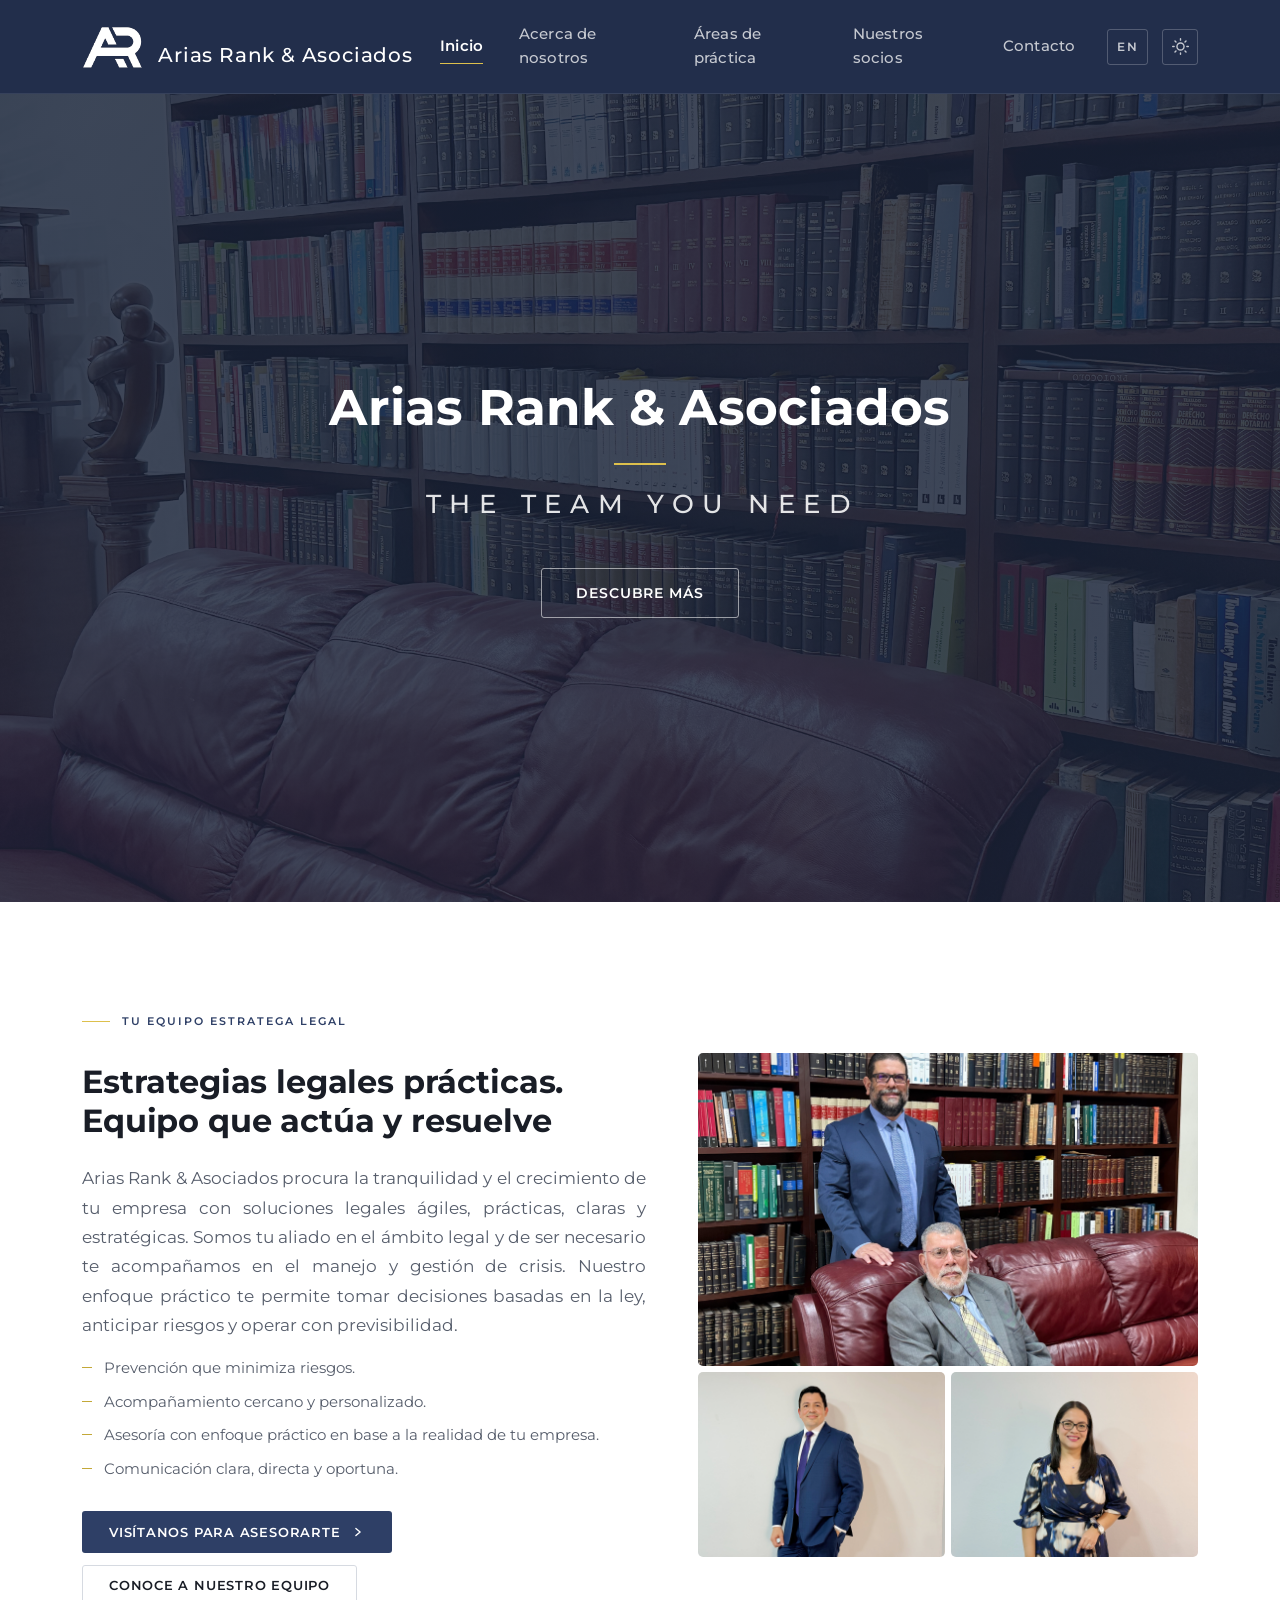
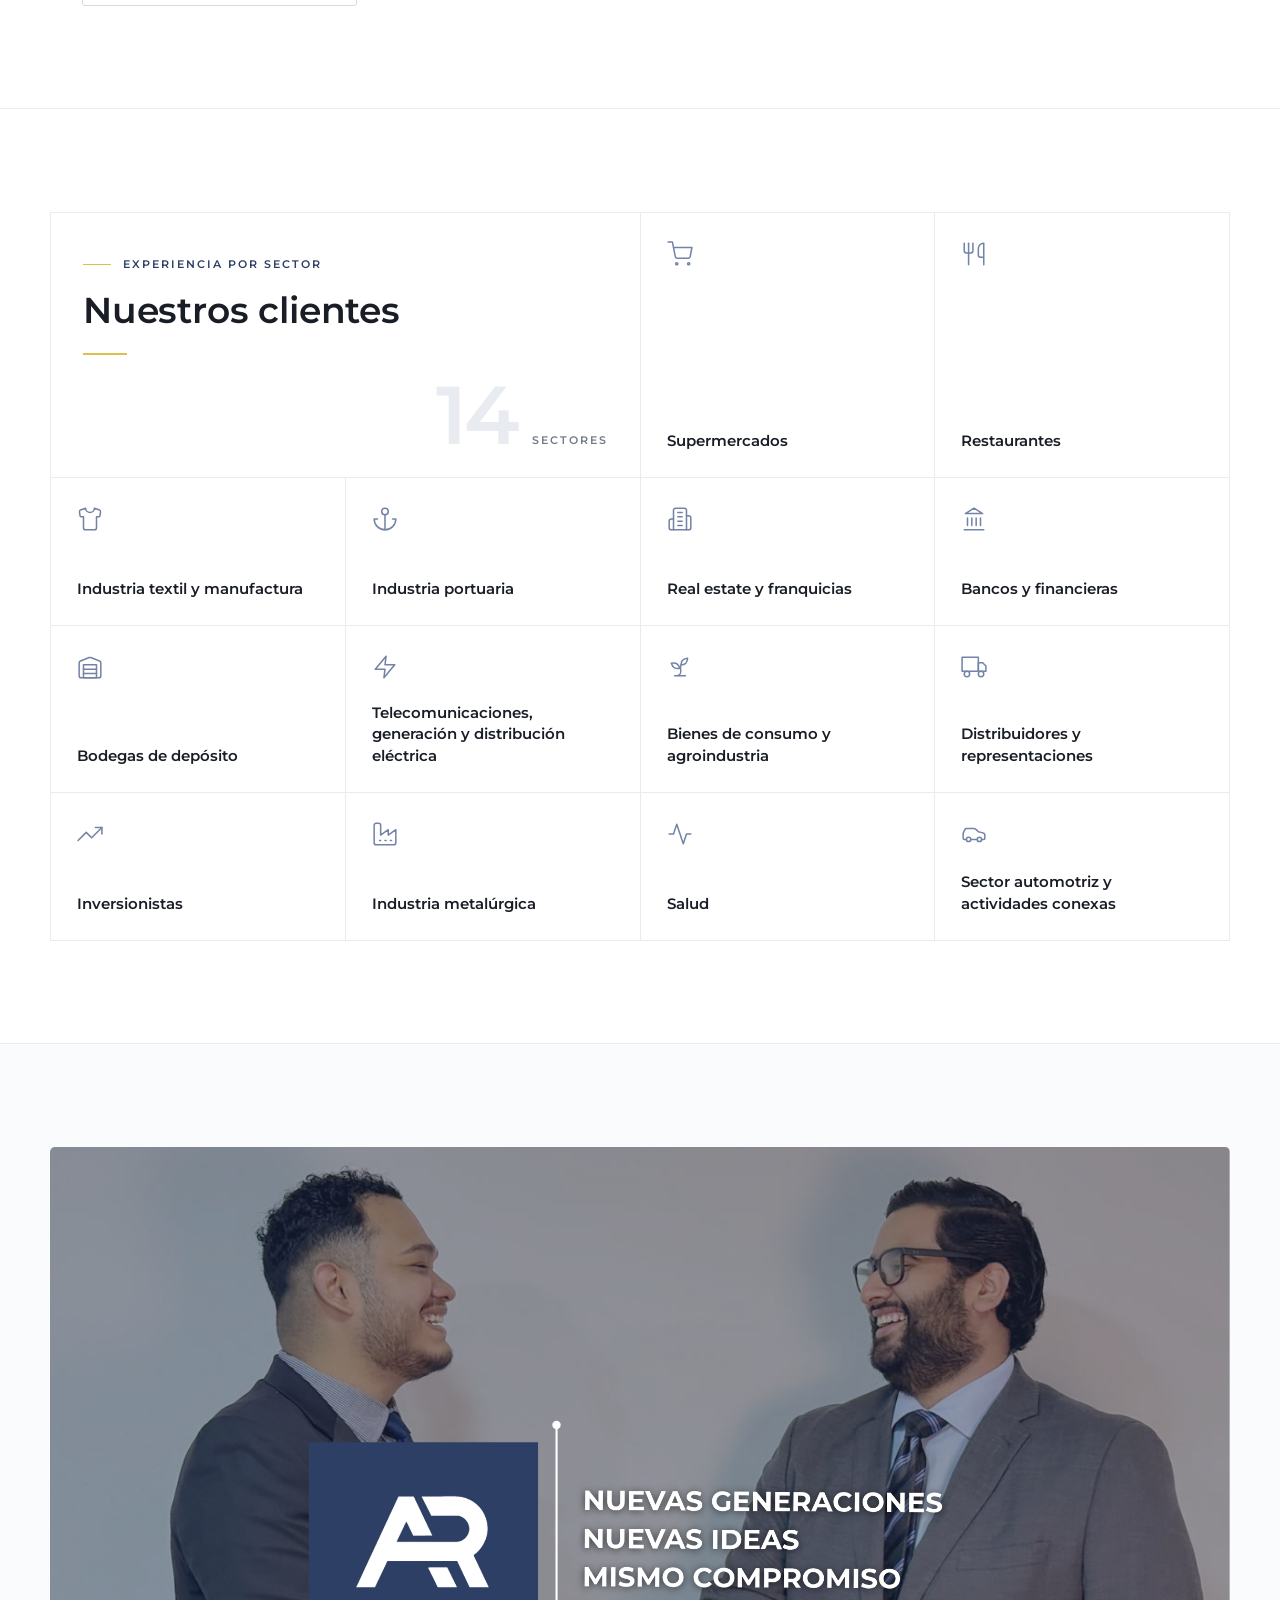
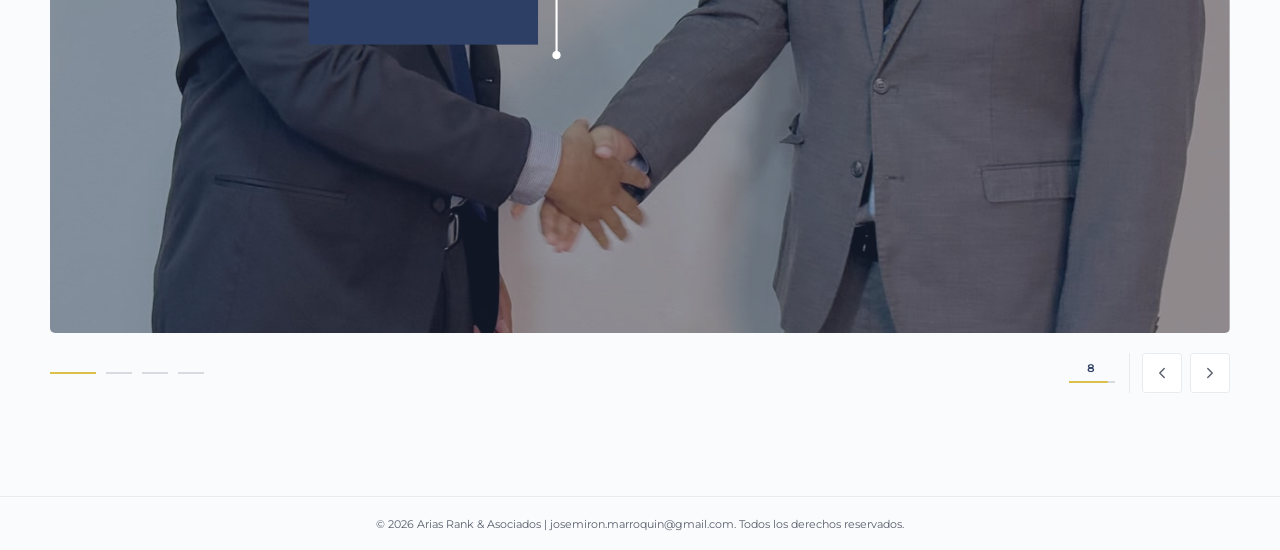
==== commit 1d85433d: "Correcciones realizadas al 26-10-2026 16:33 con fix del URLs" ====
--- a/index.html
+++ b/index.html
@@ -1,4 +1,4 @@
-<!DOCTYPE html><html lang="es" data-theme="light" data-astro-cid-sckkx6r4> <head><meta charset="UTF-8"><meta name="viewport" content="width=device-width, initial-scale=1"><meta name="generator" content="Astro v5.16.12"><title>Abogados corporativos en El Salvador | Arias Rank &amp; Asociados</title><meta name="description" content="Bufete salvadoreño de derecho corporativo, laboral, litigios y seguros. Asesoría legal práctica y preventiva para empresas, en colonia Escalón, San Salvador."><link rel="canonical" href="https://www.ariasranklaw.com.sv/"><meta name="robots" content="index, follow, max-image-preview:large"><link rel="alternate" hreflang="es" href="https://www.ariasranklaw.com.sv/"><link rel="alternate" hreflang="en" href="https://www.ariasranklaw.com.sv/en/"><link rel="alternate" hreflang="x-default" href="https://www.ariasranklaw.com.sv/"><meta property="og:type" content="website"><meta property="og:site_name" content="Arias Rank &#38; Asociados"><meta property="og:title" content="Abogados corporativos en El Salvador | Arias Rank &#38; Asociados"><meta property="og:description" content="Bufete salvadoreño de derecho corporativo, laboral, litigios y seguros. Asesoría legal práctica y preventiva para empresas, en colonia Escalón, San Salvador."><meta property="og:locale" content="es_SV"><meta property="og:locale:alternate" content="en_US"><meta property="og:url" content="https://www.ariasranklaw.com.sv/"><meta property="og:image" content="https://www.ariasranklaw.com.sv/images/arias-rank-hero-5.jpg"><meta property="og:image:width" content="4032"><meta property="og:image:height" content="3024"><meta property="og:image:alt" content="Fachada e instalaciones del bufete"><meta name="twitter:card" content="summary_large_image"><meta name="twitter:title" content="Abogados corporativos en El Salvador | Arias Rank &#38; Asociados"><meta name="twitter:description" content="Bufete salvadoreño de derecho corporativo, laboral, litigios y seguros. Asesoría legal práctica y preventiva para empresas, en colonia Escalón, San Salvador."><meta name="twitter:image" content="https://www.ariasranklaw.com.sv/images/arias-rank-hero-5.jpg"><meta name="theme-color" content="#222e4b"><link rel="icon" type="image/svg+xml" href="/arias-rank-web/favicon.svg"><link rel="preconnect" href="https://fonts.googleapis.com"><link rel="preconnect" href="https://fonts.gstatic.com" crossorigin><link rel="stylesheet" href="https://fonts.googleapis.com/css2?family=Montserrat:ital,wght@0,100..900;1,100..900&display=swap"><link href="https://cdn.jsdelivr.net/npm/bootstrap@5.3.7/dist/css/bootstrap.min.css" rel="stylesheet" integrity="sha384-LN+7fdVzj6u52u30Kp6M/trliBMCMKTyK833zpbD+pXdCLuTusPj697FH4R/5mcr" crossorigin="anonymous"><link rel="stylesheet" href="/arias-rank-web/style.css"><link rel="preload" as="image" href="/arias-rank-web/images/hero-img-2.jpg" fetchpriority="high"><script type="application/ld+json">{"@context":"https://schema.org","@graph":[{"@type":["LegalService","Organization"],"@id":"https://www.ariasranklaw.com.sv/#despacho","name":"Arias Rank & Asociados","alternateName":"Arias Rank & Associates","url":"https://www.ariasranklaw.com.sv/","logo":"https://www.ariasranklaw.com.sv/logo.svg","image":"https://www.ariasranklaw.com.sv/images/oficinas/fachada.jpg","telephone":"+503 2281-6800","email":"info@ariasranklaw.com.sv","address":{"@type":"PostalAddress","streetAddress":"99a avenida norte No. 661, colonia Escalón","addressLocality":"San Salvador","addressRegion":"San Salvador","postalCode":"1101","addressCountry":"SV"},"geo":{"@type":"GeoCoordinates","latitude":13.7111483,"longitude":-89.2470013},"areaServed":{"@type":"Country","name":"El Salvador"},"availableLanguage":["es","en"],"sameAs":["https://www.facebook.com/profile.php?id=61580276947423","https://www.instagram.com/ariasrank_law"],"openingHoursSpecification":[{"@type":"OpeningHoursSpecification","dayOfWeek":["Monday","Tuesday","Wednesday","Thursday","Friday"],"opens":"08:00","closes":"17:00"}],"hasOfferCatalog":{"@type":"OfferCatalog","name":"Áreas de práctica","itemListElement":[{"@type":"Offer","itemOffered":{"@type":"Service","name":"Derecho Empresarial","description":"Estructuración societaria, fusiones y adquisiciones, gobierno corporativo y gestión de contratos.","provider":{"@id":"https://www.ariasranklaw.com.sv/#despacho"}}},{"@type":"Offer","itemOffered":{"@type":"Service","name":"Derecho Laboral","description":"Diseño de políticas internas, negociaciones colectivas, cumplimiento y prevención de riesgos laborales.","provider":{"@id":"https://www.ariasranklaw.com.sv/#despacho"}}},{"@type":"Offer","itemOffered":{"@type":"Service","name":"Derecho Económico","description":"Regulaciones, concentraciones económicas, derecho del consumidor y competencia desleal.","provider":{"@id":"https://www.ariasranklaw.com.sv/#despacho"}}},{"@type":"Offer","itemOffered":{"@type":"Service","name":"Litigios","description":"Representación en juicios, arbitrajes y resolución de controversias.","provider":{"@id":"https://www.ariasranklaw.com.sv/#despacho"}}},{"@type":"Offer","itemOffered":{"@type":"Service","name":"Derecho de Seguros","description":"Revisión de pólizas, análisis de cobertura y gestión de reclamos por siniestros.","provider":{"@id":"https://www.ariasranklaw.com.sv/#despacho"}}},{"@type":"Offer","itemOffered":{"@type":"Service","name":"Manejo de Crisis","description":"Desarrollo de estrategias legales y operativas ante eventos inesperados que puedan afectar la continuidad del negocio.","provider":{"@id":"https://www.ariasranklaw.com.sv/#despacho"}}}]}},{"@type":"WebSite","@id":"https://www.ariasranklaw.com.sv/#sitio","url":"https://www.ariasranklaw.com.sv/","name":"Arias Rank & Asociados","inLanguage":"es","publisher":{"@id":"https://www.ariasranklaw.com.sv/#despacho"}},{"@type":"WebPage","@id":"https://www.ariasranklaw.com.sv/#pagina","url":"https://www.ariasranklaw.com.sv/","name":"Abogados corporativos en El Salvador | Arias Rank & Asociados","description":"Bufete salvadoreño de derecho corporativo, laboral, litigios y seguros. Asesoría legal práctica y preventiva para empresas, en colonia Escalón, San Salvador.","inLanguage":"es","isPartOf":{"@id":"https://www.ariasranklaw.com.sv/#sitio"},"about":{"@id":"https://www.ariasranklaw.com.sv/#despacho"}}]}</script><!--
+<!DOCTYPE html><html lang="es" data-theme="light" data-astro-cid-sckkx6r4> <head><meta charset="UTF-8"><meta name="viewport" content="width=device-width, initial-scale=1"><meta name="generator" content="Astro v5.16.12"><title>Abogados corporativos en El Salvador | Arias Rank &amp; Asociados</title><meta name="description" content="Bufete salvadoreño de derecho corporativo, laboral, litigios y seguros. Asesoría legal práctica y preventiva para empresas, en colonia Escalón, San Salvador."><link rel="canonical" href="https://www.ariasranklaw.com.sv/"><meta name="robots" content="index, follow, max-image-preview:large"><link rel="alternate" hreflang="es" href="https://www.ariasranklaw.com.sv/"><link rel="alternate" hreflang="en" href="https://www.ariasranklaw.com.sv/en/"><link rel="alternate" hreflang="x-default" href="https://www.ariasranklaw.com.sv/"><meta property="og:type" content="website"><meta property="og:site_name" content="Arias Rank &#38; Asociados"><meta property="og:title" content="Abogados corporativos en El Salvador | Arias Rank &#38; Asociados"><meta property="og:description" content="Bufete salvadoreño de derecho corporativo, laboral, litigios y seguros. Asesoría legal práctica y preventiva para empresas, en colonia Escalón, San Salvador."><meta property="og:locale" content="es_SV"><meta property="og:locale:alternate" content="en_US"><meta property="og:url" content="https://www.ariasranklaw.com.sv/"><meta property="og:image" content="https://www.ariasranklaw.com.sv/images/arias-rank-hero-5.jpg"><meta property="og:image:width" content="4032"><meta property="og:image:height" content="3024"><meta property="og:image:alt" content="Fachada e instalaciones del bufete"><meta name="twitter:card" content="summary_large_image"><meta name="twitter:title" content="Abogados corporativos en El Salvador | Arias Rank &#38; Asociados"><meta name="twitter:description" content="Bufete salvadoreño de derecho corporativo, laboral, litigios y seguros. Asesoría legal práctica y preventiva para empresas, en colonia Escalón, San Salvador."><meta name="twitter:image" content="https://www.ariasranklaw.com.sv/images/arias-rank-hero-5.jpg"><meta name="theme-color" content="#222e4b"><link rel="icon" type="image/svg+xml" href="./favicon.svg"><link rel="preconnect" href="https://fonts.googleapis.com"><link rel="preconnect" href="https://fonts.gstatic.com" crossorigin><link rel="stylesheet" href="https://fonts.googleapis.com/css2?family=Montserrat:ital,wght@0,100..900;1,100..900&display=swap"><link href="https://cdn.jsdelivr.net/npm/bootstrap@5.3.7/dist/css/bootstrap.min.css" rel="stylesheet" integrity="sha384-LN+7fdVzj6u52u30Kp6M/trliBMCMKTyK833zpbD+pXdCLuTusPj697FH4R/5mcr" crossorigin="anonymous"><link rel="stylesheet" href="./style.css"><link rel="preload" as="image" href="./images/hero-img-2.jpg" fetchpriority="high"><script type="application/ld+json">{"@context":"https://schema.org","@graph":[{"@type":["LegalService","Organization"],"@id":"https://www.ariasranklaw.com.sv/#despacho","name":"Arias Rank & Asociados","alternateName":"Arias Rank & Associates","url":"https://www.ariasranklaw.com.sv/","logo":"https://www.ariasranklaw.com.sv/logo.svg","image":"https://www.ariasranklaw.com.sv/images/oficinas/fachada.jpg","telephone":"+503 2281-6800","email":"info@ariasranklaw.com.sv","address":{"@type":"PostalAddress","streetAddress":"99a avenida norte No. 661, colonia Escalón","addressLocality":"San Salvador","addressRegion":"San Salvador","postalCode":"1101","addressCountry":"SV"},"geo":{"@type":"GeoCoordinates","latitude":13.7111483,"longitude":-89.2470013},"areaServed":{"@type":"Country","name":"El Salvador"},"availableLanguage":["es","en"],"sameAs":["https://www.facebook.com/profile.php?id=61580276947423","https://www.instagram.com/ariasrank_law"],"openingHoursSpecification":[{"@type":"OpeningHoursSpecification","dayOfWeek":["Monday","Tuesday","Wednesday","Thursday","Friday"],"opens":"08:00","closes":"17:00"}],"hasOfferCatalog":{"@type":"OfferCatalog","name":"Áreas de práctica","itemListElement":[{"@type":"Offer","itemOffered":{"@type":"Service","name":"Derecho Empresarial","description":"Estructuración societaria, fusiones y adquisiciones, gobierno corporativo y gestión de contratos.","provider":{"@id":"https://www.ariasranklaw.com.sv/#despacho"}}},{"@type":"Offer","itemOffered":{"@type":"Service","name":"Derecho Laboral","description":"Diseño de políticas internas, negociaciones colectivas, cumplimiento y prevención de riesgos laborales.","provider":{"@id":"https://www.ariasranklaw.com.sv/#despacho"}}},{"@type":"Offer","itemOffered":{"@type":"Service","name":"Derecho Económico","description":"Regulaciones, concentraciones económicas, derecho del consumidor y competencia desleal.","provider":{"@id":"https://www.ariasranklaw.com.sv/#despacho"}}},{"@type":"Offer","itemOffered":{"@type":"Service","name":"Litigios","description":"Representación en juicios, arbitrajes y resolución de controversias.","provider":{"@id":"https://www.ariasranklaw.com.sv/#despacho"}}},{"@type":"Offer","itemOffered":{"@type":"Service","name":"Derecho de Seguros","description":"Revisión de pólizas, análisis de cobertura y gestión de reclamos por siniestros.","provider":{"@id":"https://www.ariasranklaw.com.sv/#despacho"}}},{"@type":"Offer","itemOffered":{"@type":"Service","name":"Manejo de Crisis","description":"Desarrollo de estrategias legales y operativas ante eventos inesperados que puedan afectar la continuidad del negocio.","provider":{"@id":"https://www.ariasranklaw.com.sv/#despacho"}}}]}},{"@type":"WebSite","@id":"https://www.ariasranklaw.com.sv/#sitio","url":"https://www.ariasranklaw.com.sv/","name":"Arias Rank & Asociados","inLanguage":"es","publisher":{"@id":"https://www.ariasranklaw.com.sv/#despacho"}},{"@type":"WebPage","@id":"https://www.ariasranklaw.com.sv/#pagina","url":"https://www.ariasranklaw.com.sv/","name":"Abogados corporativos en El Salvador | Arias Rank & Asociados","description":"Bufete salvadoreño de derecho corporativo, laboral, litigios y seguros. Asesoría legal práctica y preventiva para empresas, en colonia Escalón, San Salvador.","inLanguage":"es","isPartOf":{"@id":"https://www.ariasranklaw.com.sv/#sitio"},"about":{"@id":"https://www.ariasranklaw.com.sv/#despacho"}}]}</script><!--
 			Tema: LIGHT por defecto, siempre.
 			Solo se cambia a dark si el usuario lo eligió explícitamente antes.
 			No se consulta prefers-color-scheme a propósito.
@@ -11,4 +11,4 @@
 				} catch (e) { /* almacenamiento bloqueado: se queda en light */ }
 			})();
 		</script><style>html,body{margin:0;width:100%}
-</style></head> <body data-astro-cid-sckkx6r4> <a class="skip-link" href="#contenido" data-astro-cid-sckkx6r4>Saltar al contenido</a> <div class="wrapper" data-astro-cid-sckkx6r4> <div id="contenido" data-astro-cid-sckkx6r4>  <nav class="navbar navbar-expand-lg p-1 navbar-dark"> <div class="container"> <a href="/arias-rank-web/" class="d-flex align-items-center justify-content-center navbar-brand fs-5"> <img src="/arias-rank-web/logo_w.svg" alt="Logotipo de Arias Rank" class="img-fluid" width="75" height="75"> <p class="mt-3 ms-2">Arias Rank &amp; Asociados</p> </a> <button class="navbar-toggler" type="button" data-bs-toggle="collapse" data-bs-target="#navbarSupportedContent" aria-controls="navbarSupportedContent" aria-expanded="false" aria-label="Abrir o cerrar la navegación"> <span class="navbar-toggler-icon"></span> </button> <div class="collapse navbar-collapse" id="navbarSupportedContent"> <ul class="navbar-nav ms-auto align-items-center"> <li class="nav-item"> <a class="nav-link active" href="/arias-rank-web/">Inicio</a> </li><li class="nav-item"> <a class="nav-link " href="/arias-rank-web/about/">Acerca de nosotros</a> </li><li class="nav-item"> <a class="nav-link " href="/arias-rank-web/practice-areas/">Áreas de práctica</a> </li><li class="nav-item"> <a class="nav-link " href="/arias-rank-web/team/">Nuestros socios</a> </li><li class="nav-item"> <a class="nav-link " href="/arias-rank-web/contact-us/">Contacto</a> </li> <li class="nav-item"> <div class="navbar-utiles">  <a class="lang-toggle" href="/arias-rank-web/en/" lang="en" hreflang="en" aria-label="View this site in English" title="View this site in English">EN</a> <button class="theme-toggle" aria-label="Cambiar a tema oscuro" title="Cambiar tema" type="button" data-a-oscuro="Cambiar a tema oscuro" data-a-claro="Cambiar a tema claro"> <svg class="icon-sun" viewBox="0 0 24 24" fill="none" stroke="currentColor" stroke-width="2" stroke-linecap="round"> <circle cx="12" cy="12" r="5"></circle><path d="M12 1v2M12 21v2M4.22 4.22l1.42 1.42M18.36 18.36l1.42 1.42M1 12h2M21 12h2M4.22 19.78l1.42-1.42M18.36 5.64l1.42-1.42"></path> </svg> <svg class="icon-moon" viewBox="0 0 24 24" fill="none" stroke="currentColor" stroke-width="2" stroke-linecap="round"> <path d="M21 12.79A9 9 0 1 1 11.21 3 7 7 0 0 0 21 12.79z"></path> </svg> </button> </div> </li> </ul> </div> </div> </nav> <header class="hero-header"> <h1 class="fw-bold">Arias Rank &amp; Asociados</h1> <span class="hero-tagline">THE TEAM YOU NEED</span> <a href="#asesoria-estrategica" class="btnIndexInfo mt-5">Descubre más</a> </header> <section id="asesoria-estrategica" class="hero-services" aria-labelledby="hero-title" role="region"> <div class="container grid hero-grid"> <!-- Copy --> <div class="hero-copy anim-hidden anim-hidden-slide-left"> <span class="pill mb-3" aria-label="Propuesta de valor">Tu equipo ESTRATEGA legal</span>  <h2 id="hero-title" class="h1 mb-4 fw-bold fs-2">Estrategias legales prácticas. <br> Equipo que actúa y resuelve</h2> <p class="sub">Arias Rank &amp; Asociados procura la tranquilidad y el crecimiento de tu empresa con soluciones legales ágiles, prácticas, claras y estratégicas. Somos tu aliado en el ámbito legal y de ser necesario te acompañamos en el manejo y gestión de crisis. Nuestro enfoque práctico te permite tomar decisiones basadas en la ley, anticipar riesgos y operar con previsibilidad.</p> <ul class="bullets mt-3"> <li>Prevención que minimiza riesgos.</li><li>Acompañamiento cercano y personalizado.</li><li>Asesoría con enfoque práctico en base a la realidad de tu empresa.</li><li>Comunicación clara, directa y oportuna.</li> </ul> <div class="ctas" role="group" aria-label="Llamadas a la acción"> <a class="custom-btn custom-btn-primary" href="/arias-rank-web/contact-us/"> Visítanos para asesorarte <svg class="chev" viewBox="0 0 20 20" fill="none" aria-hidden="true"> <path d="M7 5l6 5-6 5" stroke="currentColor" stroke-width="2" stroke-linecap="round" stroke-linejoin="round"></path> </svg> </a> <a class="custom-btn custom-btn-outline" href="/arias-rank-web/team/">Conoce a nuestro equipo</a> </div>  </div> <!-- Media: lámina de tres fotografías --> <div class="hero-media">  <div class="hero-collage anim-stagger"> <figure class="collage-pieza collage-lead"> <img src="/arias-rank-web/images/arias-rank-hero-5.jpg" width="4032" height="3024" alt="Fachada e instalaciones del bufete" loading="lazy" decoding="async"> </figure><figure class="collage-pieza"> <img src="/arias-rank-web/images/arias-rank-hero-3.jpg" width="4032" height="3024" alt="El equipo de Arias Rank &#38; Asociados reunido en el despacho" loading="lazy" decoding="async"> </figure><figure class="collage-pieza"> <img src="/arias-rank-web/images/arias-rank-hero-2.jpg" width="4032" height="3024" alt="Sesión de trabajo del equipo del bufete" loading="lazy" decoding="async"> </figure> </div> </div> </div> </section> <script type="module">const e=document.getElementById("asesoria-estrategica"),a=e?.querySelector(".hero-grid"),n=e?.querySelector(".hero-copy"),l=document.querySelector(".navbar"),u=16,h=()=>{if(!e||!a||!n)return;const t=l?.offsetHeight??0,r=window.innerHeight-t,o=i=>i.getBoundingClientRect().top+window.scrollY,c=i=>i.offsetHeight+u*2<=r,s=c(a)?a:c(n)?n:void 0,d=s?o(s)-t-(r-s.offsetHeight)/2:o(n)-t-u;return Math.max(d,o(e)-t)};document.querySelectorAll('a[href="#asesoria-estrategica"]').forEach(t=>{t.addEventListener("click",r=>{const o=h();if(o===void 0||!e)return;r.preventDefault();const c=window.matchMedia("(prefers-reduced-motion: reduce)").matches;window.scrollTo({top:o,behavior:c?"auto":"smooth"}),e.setAttribute("tabindex","-1"),e.focus({preventScroll:!0})})});</script> <section class="clientes" id="clientes" aria-labelledby="clientes-title"> <div class="clientes-inner">  <div class="clientes-grid anim-stagger"> <div class="clientes-cabeza" style="--i: 0"> <div> <span class="pill">Experiencia por sector</span> <h2 id="clientes-title" class="h2">Nuestros clientes</h2> </div>  <p class="clientes-cifra" aria-hidden="true"> <span class="clientes-num">14</span> <span class="clientes-cifra-pie">sectores</span> </p> </div>  <ul class="clientes-lista" role="list" aria-label="Sectores a los que asesoramos"> <li class="clientes-celda" role="listitem" style="--i: 1"> <svg class="clientes-icono" viewBox="0 0 24 24" fill="none" stroke="currentColor" stroke-width="1.4" stroke-linecap="round" stroke-linejoin="round" aria-hidden="true"><circle cx="9" cy="21" r="1"/><circle cx="20" cy="21" r="1"/><path d="M1 1h4l2.68 13.39a2 2 0 0 0 2 1.61h9.72a2 2 0 0 0 2-1.61L23 6H6"/></svg> <span class="clientes-nombre">Supermercados</span> </li><li class="clientes-celda" role="listitem" style="--i: 2"> <svg class="clientes-icono" viewBox="0 0 24 24" fill="none" stroke="currentColor" stroke-width="1.4" stroke-linecap="round" stroke-linejoin="round" aria-hidden="true"><path d="M3 2v7c0 1.1.9 2 2 2h4a2 2 0 0 0 2-2V2"/><path d="M7 2v20"/><path d="M21 15V2a5 5 0 0 0-5 5v6c0 1.1.9 2 2 2h3Zm0 0v7"/></svg> <span class="clientes-nombre">Restaurantes</span> </li><li class="clientes-celda" role="listitem" style="--i: 3"> <svg class="clientes-icono" viewBox="0 0 24 24" fill="none" stroke="currentColor" stroke-width="1.4" stroke-linecap="round" stroke-linejoin="round" aria-hidden="true"><path d="M20.38 3.46 16 2a4 4 0 0 1-8 0L3.62 3.46a2 2 0 0 0-1.34 2.23l.58 3.47a1 1 0 0 0 .99.84H6v10c0 1.1.9 2 2 2h8a2 2 0 0 0 2-2V10h2.15a1 1 0 0 0 .99-.84l.58-3.47a2 2 0 0 0-1.34-2.23z"/></svg> <span class="clientes-nombre">Industria textil y manufactura</span> </li><li class="clientes-celda" role="listitem" style="--i: 4"> <svg class="clientes-icono" viewBox="0 0 24 24" fill="none" stroke="currentColor" stroke-width="1.4" stroke-linecap="round" stroke-linejoin="round" aria-hidden="true"><circle cx="12" cy="5" r="3"/><path d="M12 22V8"/><path d="M5 12H2a10 10 0 0 0 20 0h-3"/></svg> <span class="clientes-nombre">Industria portuaria</span> </li><li class="clientes-celda" role="listitem" style="--i: 5"> <svg class="clientes-icono" viewBox="0 0 24 24" fill="none" stroke="currentColor" stroke-width="1.4" stroke-linecap="round" stroke-linejoin="round" aria-hidden="true"><path d="M6 22V4a2 2 0 0 1 2-2h8a2 2 0 0 1 2 2v18Z"/><path d="M6 12H4a2 2 0 0 0-2 2v6a2 2 0 0 0 2 2h2"/><path d="M18 9h2a2 2 0 0 1 2 2v9a2 2 0 0 1-2 2h-2"/><path d="M10 6h4M10 10h4M10 14h4M10 18h4"/></svg> <span class="clientes-nombre">Real estate y franquicias</span> </li><li class="clientes-celda" role="listitem" style="--i: 6"> <svg class="clientes-icono" viewBox="0 0 24 24" fill="none" stroke="currentColor" stroke-width="1.4" stroke-linecap="round" stroke-linejoin="round" aria-hidden="true"><path d="M3 22h18"/><path d="M6 18v-7M10 18v-7M14 18v-7M18 18v-7"/><path d="M12 2l8 5H4z"/></svg> <span class="clientes-nombre">Bancos y financieras</span> </li><li class="clientes-celda" role="listitem" style="--i: 7"> <svg class="clientes-icono" viewBox="0 0 24 24" fill="none" stroke="currentColor" stroke-width="1.4" stroke-linecap="round" stroke-linejoin="round" aria-hidden="true"><path d="M22 8.35V20a2 2 0 0 1-2 2H4a2 2 0 0 1-2-2V8.35A2 2 0 0 1 3.26 6.5l8-3.2a2 2 0 0 1 1.48 0l8 3.2A2 2 0 0 1 22 8.35Z"/><path d="M6 18h12M6 14h12"/><rect width="12" height="12" x="6" y="10"/></svg> <span class="clientes-nombre">Bodegas de depósito</span> </li><li class="clientes-celda" role="listitem" style="--i: 8"> <svg class="clientes-icono" viewBox="0 0 24 24" fill="none" stroke="currentColor" stroke-width="1.4" stroke-linecap="round" stroke-linejoin="round" aria-hidden="true"><path d="M13 2 3 14h9l-1 8 10-12h-9l1-8z"/></svg> <span class="clientes-nombre">Telecomunicaciones, generación y distribución eléctrica</span> </li><li class="clientes-celda" role="listitem" style="--i: 9"> <svg class="clientes-icono" viewBox="0 0 24 24" fill="none" stroke="currentColor" stroke-width="1.4" stroke-linecap="round" stroke-linejoin="round" aria-hidden="true"><path d="M7 20h10"/><path d="M10 20c5.5-2.5.8-6.4 3-10"/><path d="M9.5 9.4c1.1.8 1.8 2.2 2.3 3.7-2 .4-3.5.4-4.8-.3-1.2-.6-2.3-1.9-3-4.2 2.8-.5 4.4 0 5.5.8z"/><path d="M14.1 6a7 7 0 0 0-1.1 4c1.9-.1 3.3-.6 4.3-1.4 1-1 1.6-2.3 1.7-4.6-2.7.1-4 1-4.9 2z"/></svg> <span class="clientes-nombre">Bienes de consumo y agroindustria</span> </li><li class="clientes-celda" role="listitem" style="--i: 10"> <svg class="clientes-icono" viewBox="0 0 24 24" fill="none" stroke="currentColor" stroke-width="1.4" stroke-linecap="round" stroke-linejoin="round" aria-hidden="true"><rect x="1" y="3" width="15" height="13"/><path d="M16 8h4l3 3v5h-7V8z"/><circle cx="5.5" cy="18.5" r="2.5"/><circle cx="18.5" cy="18.5" r="2.5"/></svg> <span class="clientes-nombre">Distribuidores y representaciones</span> </li><li class="clientes-celda" role="listitem" style="--i: 11"> <svg class="clientes-icono" viewBox="0 0 24 24" fill="none" stroke="currentColor" stroke-width="1.4" stroke-linecap="round" stroke-linejoin="round" aria-hidden="true"><path d="M23 6l-9.5 9.5-5-5L1 18"/><path d="M17 6h6v6"/></svg> <span class="clientes-nombre">Inversionistas</span> </li><li class="clientes-celda" role="listitem" style="--i: 12"> <svg class="clientes-icono" viewBox="0 0 24 24" fill="none" stroke="currentColor" stroke-width="1.4" stroke-linecap="round" stroke-linejoin="round" aria-hidden="true"><path d="M2 20a2 2 0 0 0 2 2h16a2 2 0 0 0 2-2V8l-7 5V8l-7 5V4a2 2 0 0 0-2-2H4a2 2 0 0 0-2 2Z"/><path d="M17 18h1M12 18h1M7 18h1"/></svg> <span class="clientes-nombre">Industria metalúrgica</span> </li><li class="clientes-celda" role="listitem" style="--i: 13"> <svg class="clientes-icono" viewBox="0 0 24 24" fill="none" stroke="currentColor" stroke-width="1.4" stroke-linecap="round" stroke-linejoin="round" aria-hidden="true"><path d="M22 12h-4l-3 9L9 3l-3 9H2"/></svg> <span class="clientes-nombre">Salud</span> </li><li class="clientes-celda" role="listitem" style="--i: 14"> <svg class="clientes-icono" viewBox="0 0 24 24" fill="none" stroke="currentColor" stroke-width="1.4" stroke-linecap="round" stroke-linejoin="round" aria-hidden="true"><path d="M19 17h2c.6 0 1-.4 1-1v-3c0-.9-.7-1.7-1.5-1.9C18.7 10.6 16 10 16 10s-1.3-1.4-2.2-2.3c-.5-.4-1.1-.7-1.8-.7H5c-.6 0-1.1.4-1.4.9l-1.4 2.9A3.7 3.7 0 0 0 2 12v4c0 .6.4 1 1 1h2"/><circle cx="7" cy="17" r="2"/><path d="M9 17h6"/><circle cx="17" cy="17" r="2"/></svg> <span class="clientes-nombre">Sector automotriz y actividades conexas</span> </li> </ul> </div> </div> </section> <section class="oficinas" id="oficinas" aria-labelledby="oficinas-title"> <div class="oficinas-inner">  <div class="carrusel anim-hidden anim-hidden-fade-up" role="region" aria-roledescription="carrusel" aria-label="Fotografías de nuestras oficinas" data-ms-primera="9000" data-ms-resto="6000"> <div class="carrusel-viewport"> <ul class="carrusel-track"> <li class="carrusel-slide" role="group" aria-roledescription="diapositiva" aria-label="1 de 4"> <img src="/arias-rank-web/images/oficinas/nuevas-generaciones.png" alt="Contenido de marketing de Arias Rank &#38; Asociados" width="1200" height="800" loading="eager" decoding="async">  </li><li class="carrusel-slide" role="group" aria-roledescription="diapositiva" aria-label="2 de 4"> <img src="/arias-rank-web/images/oficinas/arias-team.jpg" alt="Todos los Arias" width="1200" height="800" loading="lazy" decoding="async">  </li><li class="carrusel-slide" role="group" aria-roledescription="diapositiva" aria-label="3 de 4"> <img src="/arias-rank-web/images/oficinas/fachada.jpg" alt="Fotografía pendiente de las oficinas" width="1200" height="800" loading="lazy" decoding="async">  </li><li class="carrusel-slide" role="group" aria-roledescription="diapositiva" aria-label="4 de 4"> <img src="/arias-rank-web/images/oficinas/oficina.jpg" alt="Fotografía pendiente de las oficinas" width="1200" height="800" loading="lazy" decoding="async">  </li> </ul> </div> <div class="carrusel-barra"> <div class="carrusel-indicadores" role="tablist" aria-label="Elegir fotografía"> <button type="button" role="tab" class="carrusel-punto" data-indice="0" aria-label="Ir a la fotografía 1" aria-selected="true"></button><button type="button" role="tab" class="carrusel-punto" data-indice="1" aria-label="Ir a la fotografía 2" aria-selected="false"></button><button type="button" role="tab" class="carrusel-punto" data-indice="2" aria-label="Ir a Fachada" aria-selected="false"></button><button type="button" role="tab" class="carrusel-punto" data-indice="3" aria-label="Ir a Oficina" aria-selected="false"></button> </div> <div class="carrusel-controles">  <div class="carrusel-reloj" aria-hidden="true"> <span class="carrusel-seg">9</span> <span class="carrusel-pista"><i class="carrusel-merma"></i></span> </div> <button type="button" class="carrusel-btn" data-dir="-1" aria-label="Fotografía anterior"> <svg viewBox="0 0 24 24" fill="none" stroke="currentColor" stroke-width="1.8" stroke-linecap="round" stroke-linejoin="round" aria-hidden="true"> <path d="M15 6l-6 6 6 6"></path> </svg> </button> <button type="button" class="carrusel-btn" data-dir="1" aria-label="Fotografía siguiente"> <svg viewBox="0 0 24 24" fill="none" stroke="currentColor" stroke-width="1.8" stroke-linecap="round" stroke-linejoin="round" aria-hidden="true"> <path d="M9 6l6 6-6 6"></path> </svg> </button> </div> </div> </div> </div> </section> <script type="module">document.querySelectorAll(".carrusel").forEach(t=>{const M=Number(t.dataset.msPrimera)||9e3,N=Number(t.dataset.msResto)||6e3,o=t.querySelector(".carrusel-viewport"),y=[...t.querySelectorAll(".carrusel-punto")],d=[...t.querySelectorAll(".carrusel-slide")],S=t.querySelector(".carrusel-seg"),A=t.querySelector(".carrusel-merma");if(!o||d.length===0)return;const f=window.matchMedia("(prefers-reduced-motion: reduce)");let r=0,u=0,a=M,i,l=!1,v=0,h=-1,p=-1;const q=()=>r===0?M:N,b=e=>{const n=Math.max(0,Math.min(1,e/q()));A&&Math.abs(n-p)>=.005&&(A.style.transform="scaleX("+n.toFixed(4)+")",p=n);const s=Math.max(0,Math.ceil(e/1e3));S&&s!==h&&(S.textContent=String(s),h=s)},w=()=>{a=q(),u=performance.now()+a,h=-1,p=-1,b(a)},T=e=>{if(!l)return;const n=u-e;n<=0?L(r+1):b(n),i=requestAnimationFrame(T)},P=()=>{l||d.length<2||(l=!0,t.classList.add("carrusel-corriendo"),u=performance.now()+a,i=requestAnimationFrame(T))},I=()=>{l&&(l=!1,t.classList.remove("carrusel-corriendo"),a=Math.max(0,u-performance.now()),i!==void 0&&cancelAnimationFrame(i),i=void 0)};let R=!1,m=!1,E=!1;const c=()=>{R&&!m&&!E&&!document.hidden&&!f.matches?P():I()},g=()=>{y.forEach((e,n)=>e.setAttribute("aria-selected",n===r?"true":"false"))},L=e=>{const n=r;r=(e+d.length)%d.length;const s=Math.abs(r-n)>1;o.scrollTo({left:r*o.clientWidth,behavior:s||f.matches?"auto":"smooth"}),v=performance.now()+800,g(),w()},x=new IntersectionObserver(e=>{e.some(s=>s.isIntersecting||s.boundingClientRect.bottom<=0)&&(R=!0,w(),c(),x.disconnect())},{threshold:.25});x.observe(t);let F;o.addEventListener("scroll",()=>{window.clearTimeout(F),F=window.setTimeout(()=>{if(performance.now()<v)return;const e=Math.round(o.scrollLeft/o.clientWidth);e!==r&&(r=e,g(),w())},120)},{passive:!0}),t.addEventListener("pointermove",e=>{e.pointerType!=="mouse"||m||e.movementX===0&&e.movementY===0||(m=!0,c())}),t.addEventListener("pointerleave",e=>{e.pointerType==="mouse"&&(m=!1,c())}),t.addEventListener("focusin",e=>{E=e.target.matches(":focus-visible"),c()}),t.addEventListener("focusout",e=>{t.contains(e.relatedTarget)||(E=!1,c())}),document.addEventListener("visibilitychange",c),f.addEventListener("change",c),t.querySelectorAll(".carrusel-btn").forEach(e=>{e.addEventListener("click",()=>L(r+Number(e.dataset.dir)))}),y.forEach(e=>{e.addEventListener("click",()=>L(Number(e.dataset.indice)))}),window.addEventListener("resize",()=>{o.scrollTo({left:r*o.clientWidth,behavior:"auto"}),v=performance.now()+400}),g(),b(a)});</script>  </div> <footer class="footer mt-auto"> <div class="container text-center p-3"> <small>© 2026 Arias Rank & Asociados | josemiron.marroquin@gmail.com. Todos los derechos reservados.</small> </div> </footer> </div> <button class="back-to-top" type="button" aria-label="Volver arriba" data-astro-cid-sckkx6r4> <svg viewBox="0 0 24 24" fill="none" stroke="currentColor" stroke-width="2.2" stroke-linecap="round" stroke-linejoin="round" aria-hidden="true" data-astro-cid-sckkx6r4> <path d="M12 19V5M5 12l7-7 7 7" data-astro-cid-sckkx6r4></path> </svg> </button>  <script defer src="https://cdn.jsdelivr.net/npm/bootstrap@5.3.7/dist/js/bootstrap.min.js" integrity="sha384-7qAoOXltbVP82dhxHAUje59V5r2YsVfBafyUDxEdApLPmcdhBPg1DKg1ERo0BZlK" crossorigin="anonymous"></script> </body> <script type="module">const r={"anim-hidden-fade-in":"anim-fade-in","anim-hidden-fade-up":"anim-fade-up","anim-hidden-fade-down":"anim-fade-down","anim-hidden-slide-left":"anim-slide-left","anim-hidden-slide-right":"anim-slide-right","anim-hidden-scale-in":"anim-scale-in","anim-hidden-blur-in":"anim-blur-in"},o=new IntersectionObserver(t=>{t.forEach(i=>{if(!i.isIntersecting)return;const e=i.target;e.classList.contains("animate-section")&&(e.classList.add("animate-fading"),e.classList.remove("animate-section"));for(const[a,s]of Object.entries(r))if(e.classList.contains(a)){e.classList.remove(a,"anim-hidden"),e.classList.add(s);break}e.classList.contains("anim-stagger")&&e.classList.add("anim-active"),o.unobserve(e)})},{threshold:.1,rootMargin:"0px 0px -40px 0px"});document.querySelectorAll('.animate-section, [class*="anim-hidden"], .anim-stagger').forEach(t=>o.observe(t));document.querySelectorAll(".theme-toggle").forEach(t=>{t.addEventListener("click",()=>{const i=document.documentElement,e=i.getAttribute("data-theme")==="dark"?"light":"dark";i.setAttribute("data-theme",e);try{localStorage.setItem("theme",e)}catch{}const a=e==="dark"?t.dataset.aClaro:t.dataset.aOscuro;a&&t.setAttribute("aria-label",a)})});const d=document.querySelector(".back-to-top");let n=!1;function c(){d?.classList.toggle("is-visible",window.scrollY>600),n=!1}window.addEventListener("scroll",()=>{n||(n=!0,requestAnimationFrame(c))},{passive:!0});c();d?.addEventListener("click",()=>{const t=window.matchMedia("(prefers-reduced-motion: reduce)").matches;window.scrollTo({top:0,behavior:t?"auto":"smooth"})});</script> </html> +</style></head> <body data-astro-cid-sckkx6r4> <a class="skip-link" href="#contenido" data-astro-cid-sckkx6r4>Saltar al contenido</a> <div class="wrapper" data-astro-cid-sckkx6r4> <div id="contenido" data-astro-cid-sckkx6r4>  <nav class="navbar navbar-expand-lg p-1 navbar-dark"> <div class="container"> <a href="./" class="d-flex align-items-center justify-content-center navbar-brand fs-5"> <img src="./logo_w.svg" alt="Logotipo de Arias Rank" class="img-fluid" width="75" height="75"> <p class="mt-3 ms-2">Arias Rank &amp; Asociados</p> </a> <button class="navbar-toggler" type="button" data-bs-toggle="collapse" data-bs-target="#navbarSupportedContent" aria-controls="navbarSupportedContent" aria-expanded="false" aria-label="Abrir o cerrar la navegación"> <span class="navbar-toggler-icon"></span> </button> <div class="collapse navbar-collapse" id="navbarSupportedContent"> <ul class="navbar-nav ms-auto align-items-center"> <li class="nav-item"> <a class="nav-link active" href="./">Inicio</a> </li><li class="nav-item"> <a class="nav-link " href="./about/">Acerca de nosotros</a> </li><li class="nav-item"> <a class="nav-link " href="./practice-areas/">Áreas de práctica</a> </li><li class="nav-item"> <a class="nav-link " href="./team/">Nuestros socios</a> </li><li class="nav-item"> <a class="nav-link " href="./contact-us/">Contacto</a> </li> <li class="nav-item"> <div class="navbar-utiles">  <a class="lang-toggle" href="./en/" lang="en" hreflang="en" aria-label="View this site in English" title="View this site in English">EN</a> <button class="theme-toggle" aria-label="Cambiar a tema oscuro" title="Cambiar tema" type="button" data-a-oscuro="Cambiar a tema oscuro" data-a-claro="Cambiar a tema claro"> <svg class="icon-sun" viewBox="0 0 24 24" fill="none" stroke="currentColor" stroke-width="2" stroke-linecap="round"> <circle cx="12" cy="12" r="5"></circle><path d="M12 1v2M12 21v2M4.22 4.22l1.42 1.42M18.36 18.36l1.42 1.42M1 12h2M21 12h2M4.22 19.78l1.42-1.42M18.36 5.64l1.42-1.42"></path> </svg> <svg class="icon-moon" viewBox="0 0 24 24" fill="none" stroke="currentColor" stroke-width="2" stroke-linecap="round"> <path d="M21 12.79A9 9 0 1 1 11.21 3 7 7 0 0 0 21 12.79z"></path> </svg> </button> </div> </li> </ul> </div> </div> </nav> <header class="hero-header"> <h1 class="fw-bold">Arias Rank &amp; Asociados</h1> <span class="hero-tagline">THE TEAM YOU NEED</span> <a href="#asesoria-estrategica" class="btnIndexInfo mt-5">Descubre más</a> </header> <section id="asesoria-estrategica" class="hero-services" aria-labelledby="hero-title" role="region"> <div class="container grid hero-grid"> <!-- Copy --> <div class="hero-copy anim-hidden anim-hidden-slide-left"> <span class="pill mb-3" aria-label="Propuesta de valor">Tu equipo ESTRATEGA legal</span>  <h2 id="hero-title" class="h1 mb-4 fw-bold fs-2">Estrategias legales prácticas. <br> Equipo que actúa y resuelve</h2> <p class="sub">Arias Rank &amp; Asociados procura la tranquilidad y el crecimiento de tu empresa con soluciones legales ágiles, prácticas, claras y estratégicas. Somos tu aliado en el ámbito legal y de ser necesario te acompañamos en el manejo y gestión de crisis. Nuestro enfoque práctico te permite tomar decisiones basadas en la ley, anticipar riesgos y operar con previsibilidad.</p> <ul class="bullets mt-3"> <li>Prevención que minimiza riesgos.</li><li>Acompañamiento cercano y personalizado.</li><li>Asesoría con enfoque práctico en base a la realidad de tu empresa.</li><li>Comunicación clara, directa y oportuna.</li> </ul> <div class="ctas" role="group" aria-label="Llamadas a la acción"> <a class="custom-btn custom-btn-primary" href="./contact-us/"> Visítanos para asesorarte <svg class="chev" viewBox="0 0 20 20" fill="none" aria-hidden="true"> <path d="M7 5l6 5-6 5" stroke="currentColor" stroke-width="2" stroke-linecap="round" stroke-linejoin="round"></path> </svg> </a> <a class="custom-btn custom-btn-outline" href="./team/">Conoce a nuestro equipo</a> </div>  </div> <!-- Media: lámina de tres fotografías --> <div class="hero-media">  <div class="hero-collage anim-stagger"> <figure class="collage-pieza collage-lead"> <img src="./images/arias-rank-hero-5.jpg" width="4032" height="3024" alt="Fachada e instalaciones del bufete" loading="lazy" decoding="async"> </figure><figure class="collage-pieza"> <img src="./images/arias-rank-hero-3.jpg" width="4032" height="3024" alt="El equipo de Arias Rank &#38; Asociados reunido en el despacho" loading="lazy" decoding="async"> </figure><figure class="collage-pieza"> <img src="./images/arias-rank-hero-2.jpg" width="4032" height="3024" alt="Sesión de trabajo del equipo del bufete" loading="lazy" decoding="async"> </figure> </div> </div> </div> </section> <script type="module">const e=document.getElementById("asesoria-estrategica"),a=e?.querySelector(".hero-grid"),n=e?.querySelector(".hero-copy"),l=document.querySelector(".navbar"),u=16,h=()=>{if(!e||!a||!n)return;const t=l?.offsetHeight??0,r=window.innerHeight-t,o=i=>i.getBoundingClientRect().top+window.scrollY,c=i=>i.offsetHeight+u*2<=r,s=c(a)?a:c(n)?n:void 0,d=s?o(s)-t-(r-s.offsetHeight)/2:o(n)-t-u;return Math.max(d,o(e)-t)};document.querySelectorAll('a[href="#asesoria-estrategica"]').forEach(t=>{t.addEventListener("click",r=>{const o=h();if(o===void 0||!e)return;r.preventDefault();const c=window.matchMedia("(prefers-reduced-motion: reduce)").matches;window.scrollTo({top:o,behavior:c?"auto":"smooth"}),e.setAttribute("tabindex","-1"),e.focus({preventScroll:!0})})});</script> <section class="clientes" id="clientes" aria-labelledby="clientes-title"> <div class="clientes-inner">  <div class="clientes-grid anim-stagger"> <div class="clientes-cabeza" style="--i: 0"> <div> <span class="pill">Experiencia por sector</span> <h2 id="clientes-title" class="h2">Nuestros clientes</h2> </div>  <p class="clientes-cifra" aria-hidden="true"> <span class="clientes-num">14</span> <span class="clientes-cifra-pie">sectores</span> </p> </div>  <ul class="clientes-lista" role="list" aria-label="Sectores a los que asesoramos"> <li class="clientes-celda" role="listitem" style="--i: 1"> <svg class="clientes-icono" viewBox="0 0 24 24" fill="none" stroke="currentColor" stroke-width="1.4" stroke-linecap="round" stroke-linejoin="round" aria-hidden="true"><circle cx="9" cy="21" r="1"/><circle cx="20" cy="21" r="1"/><path d="M1 1h4l2.68 13.39a2 2 0 0 0 2 1.61h9.72a2 2 0 0 0 2-1.61L23 6H6"/></svg> <span class="clientes-nombre">Supermercados</span> </li><li class="clientes-celda" role="listitem" style="--i: 2"> <svg class="clientes-icono" viewBox="0 0 24 24" fill="none" stroke="currentColor" stroke-width="1.4" stroke-linecap="round" stroke-linejoin="round" aria-hidden="true"><path d="M3 2v7c0 1.1.9 2 2 2h4a2 2 0 0 0 2-2V2"/><path d="M7 2v20"/><path d="M21 15V2a5 5 0 0 0-5 5v6c0 1.1.9 2 2 2h3Zm0 0v7"/></svg> <span class="clientes-nombre">Restaurantes</span> </li><li class="clientes-celda" role="listitem" style="--i: 3"> <svg class="clientes-icono" viewBox="0 0 24 24" fill="none" stroke="currentColor" stroke-width="1.4" stroke-linecap="round" stroke-linejoin="round" aria-hidden="true"><path d="M20.38 3.46 16 2a4 4 0 0 1-8 0L3.62 3.46a2 2 0 0 0-1.34 2.23l.58 3.47a1 1 0 0 0 .99.84H6v10c0 1.1.9 2 2 2h8a2 2 0 0 0 2-2V10h2.15a1 1 0 0 0 .99-.84l.58-3.47a2 2 0 0 0-1.34-2.23z"/></svg> <span class="clientes-nombre">Industria textil y manufactura</span> </li><li class="clientes-celda" role="listitem" style="--i: 4"> <svg class="clientes-icono" viewBox="0 0 24 24" fill="none" stroke="currentColor" stroke-width="1.4" stroke-linecap="round" stroke-linejoin="round" aria-hidden="true"><circle cx="12" cy="5" r="3"/><path d="M12 22V8"/><path d="M5 12H2a10 10 0 0 0 20 0h-3"/></svg> <span class="clientes-nombre">Industria portuaria</span> </li><li class="clientes-celda" role="listitem" style="--i: 5"> <svg class="clientes-icono" viewBox="0 0 24 24" fill="none" stroke="currentColor" stroke-width="1.4" stroke-linecap="round" stroke-linejoin="round" aria-hidden="true"><path d="M6 22V4a2 2 0 0 1 2-2h8a2 2 0 0 1 2 2v18Z"/><path d="M6 12H4a2 2 0 0 0-2 2v6a2 2 0 0 0 2 2h2"/><path d="M18 9h2a2 2 0 0 1 2 2v9a2 2 0 0 1-2 2h-2"/><path d="M10 6h4M10 10h4M10 14h4M10 18h4"/></svg> <span class="clientes-nombre">Real estate y franquicias</span> </li><li class="clientes-celda" role="listitem" style="--i: 6"> <svg class="clientes-icono" viewBox="0 0 24 24" fill="none" stroke="currentColor" stroke-width="1.4" stroke-linecap="round" stroke-linejoin="round" aria-hidden="true"><path d="M3 22h18"/><path d="M6 18v-7M10 18v-7M14 18v-7M18 18v-7"/><path d="M12 2l8 5H4z"/></svg> <span class="clientes-nombre">Bancos y financieras</span> </li><li class="clientes-celda" role="listitem" style="--i: 7"> <svg class="clientes-icono" viewBox="0 0 24 24" fill="none" stroke="currentColor" stroke-width="1.4" stroke-linecap="round" stroke-linejoin="round" aria-hidden="true"><path d="M22 8.35V20a2 2 0 0 1-2 2H4a2 2 0 0 1-2-2V8.35A2 2 0 0 1 3.26 6.5l8-3.2a2 2 0 0 1 1.48 0l8 3.2A2 2 0 0 1 22 8.35Z"/><path d="M6 18h12M6 14h12"/><rect width="12" height="12" x="6" y="10"/></svg> <span class="clientes-nombre">Bodegas de depósito</span> </li><li class="clientes-celda" role="listitem" style="--i: 8"> <svg class="clientes-icono" viewBox="0 0 24 24" fill="none" stroke="currentColor" stroke-width="1.4" stroke-linecap="round" stroke-linejoin="round" aria-hidden="true"><path d="M13 2 3 14h9l-1 8 10-12h-9l1-8z"/></svg> <span class="clientes-nombre">Telecomunicaciones, generación y distribución eléctrica</span> </li><li class="clientes-celda" role="listitem" style="--i: 9"> <svg class="clientes-icono" viewBox="0 0 24 24" fill="none" stroke="currentColor" stroke-width="1.4" stroke-linecap="round" stroke-linejoin="round" aria-hidden="true"><path d="M7 20h10"/><path d="M10 20c5.5-2.5.8-6.4 3-10"/><path d="M9.5 9.4c1.1.8 1.8 2.2 2.3 3.7-2 .4-3.5.4-4.8-.3-1.2-.6-2.3-1.9-3-4.2 2.8-.5 4.4 0 5.5.8z"/><path d="M14.1 6a7 7 0 0 0-1.1 4c1.9-.1 3.3-.6 4.3-1.4 1-1 1.6-2.3 1.7-4.6-2.7.1-4 1-4.9 2z"/></svg> <span class="clientes-nombre">Bienes de consumo y agroindustria</span> </li><li class="clientes-celda" role="listitem" style="--i: 10"> <svg class="clientes-icono" viewBox="0 0 24 24" fill="none" stroke="currentColor" stroke-width="1.4" stroke-linecap="round" stroke-linejoin="round" aria-hidden="true"><rect x="1" y="3" width="15" height="13"/><path d="M16 8h4l3 3v5h-7V8z"/><circle cx="5.5" cy="18.5" r="2.5"/><circle cx="18.5" cy="18.5" r="2.5"/></svg> <span class="clientes-nombre">Distribuidores y representaciones</span> </li><li class="clientes-celda" role="listitem" style="--i: 11"> <svg class="clientes-icono" viewBox="0 0 24 24" fill="none" stroke="currentColor" stroke-width="1.4" stroke-linecap="round" stroke-linejoin="round" aria-hidden="true"><path d="M23 6l-9.5 9.5-5-5L1 18"/><path d="M17 6h6v6"/></svg> <span class="clientes-nombre">Inversionistas</span> </li><li class="clientes-celda" role="listitem" style="--i: 12"> <svg class="clientes-icono" viewBox="0 0 24 24" fill="none" stroke="currentColor" stroke-width="1.4" stroke-linecap="round" stroke-linejoin="round" aria-hidden="true"><path d="M2 20a2 2 0 0 0 2 2h16a2 2 0 0 0 2-2V8l-7 5V8l-7 5V4a2 2 0 0 0-2-2H4a2 2 0 0 0-2 2Z"/><path d="M17 18h1M12 18h1M7 18h1"/></svg> <span class="clientes-nombre">Industria metalúrgica</span> </li><li class="clientes-celda" role="listitem" style="--i: 13"> <svg class="clientes-icono" viewBox="0 0 24 24" fill="none" stroke="currentColor" stroke-width="1.4" stroke-linecap="round" stroke-linejoin="round" aria-hidden="true"><path d="M22 12h-4l-3 9L9 3l-3 9H2"/></svg> <span class="clientes-nombre">Salud</span> </li><li class="clientes-celda" role="listitem" style="--i: 14"> <svg class="clientes-icono" viewBox="0 0 24 24" fill="none" stroke="currentColor" stroke-width="1.4" stroke-linecap="round" stroke-linejoin="round" aria-hidden="true"><path d="M19 17h2c.6 0 1-.4 1-1v-3c0-.9-.7-1.7-1.5-1.9C18.7 10.6 16 10 16 10s-1.3-1.4-2.2-2.3c-.5-.4-1.1-.7-1.8-.7H5c-.6 0-1.1.4-1.4.9l-1.4 2.9A3.7 3.7 0 0 0 2 12v4c0 .6.4 1 1 1h2"/><circle cx="7" cy="17" r="2"/><path d="M9 17h6"/><circle cx="17" cy="17" r="2"/></svg> <span class="clientes-nombre">Sector automotriz y actividades conexas</span> </li> </ul> </div> </div> </section> <section class="oficinas" id="oficinas" aria-labelledby="oficinas-title"> <div class="oficinas-inner">  <div class="carrusel anim-hidden anim-hidden-fade-up" role="region" aria-roledescription="carrusel" aria-label="Fotografías de nuestras oficinas" data-ms-primera="9000" data-ms-resto="6000"> <div class="carrusel-viewport"> <ul class="carrusel-track"> <li class="carrusel-slide" role="group" aria-roledescription="diapositiva" aria-label="1 de 4"> <img src="./images/oficinas/nuevas-generaciones.png" alt="Contenido de marketing de Arias Rank &#38; Asociados" width="1200" height="800" loading="eager" decoding="async">  </li><li class="carrusel-slide" role="group" aria-roledescription="diapositiva" aria-label="2 de 4"> <img src="./images/oficinas/arias-team.jpg" alt="Todos los Arias" width="1200" height="800" loading="lazy" decoding="async">  </li><li class="carrusel-slide" role="group" aria-roledescription="diapositiva" aria-label="3 de 4"> <img src="./images/oficinas/fachada.jpg" alt="Fotografía pendiente de las oficinas" width="1200" height="800" loading="lazy" decoding="async">  </li><li class="carrusel-slide" role="group" aria-roledescription="diapositiva" aria-label="4 de 4"> <img src="./images/oficinas/oficina.jpg" alt="Fotografía pendiente de las oficinas" width="1200" height="800" loading="lazy" decoding="async">  </li> </ul> </div> <div class="carrusel-barra"> <div class="carrusel-indicadores" role="tablist" aria-label="Elegir fotografía"> <button type="button" role="tab" class="carrusel-punto" data-indice="0" aria-label="Ir a la fotografía 1" aria-selected="true"></button><button type="button" role="tab" class="carrusel-punto" data-indice="1" aria-label="Ir a la fotografía 2" aria-selected="false"></button><button type="button" role="tab" class="carrusel-punto" data-indice="2" aria-label="Ir a Fachada" aria-selected="false"></button><button type="button" role="tab" class="carrusel-punto" data-indice="3" aria-label="Ir a Oficina" aria-selected="false"></button> </div> <div class="carrusel-controles">  <div class="carrusel-reloj" aria-hidden="true"> <span class="carrusel-seg">9</span> <span class="carrusel-pista"><i class="carrusel-merma"></i></span> </div> <button type="button" class="carrusel-btn" data-dir="-1" aria-label="Fotografía anterior"> <svg viewBox="0 0 24 24" fill="none" stroke="currentColor" stroke-width="1.8" stroke-linecap="round" stroke-linejoin="round" aria-hidden="true"> <path d="M15 6l-6 6 6 6"></path> </svg> </button> <button type="button" class="carrusel-btn" data-dir="1" aria-label="Fotografía siguiente"> <svg viewBox="0 0 24 24" fill="none" stroke="currentColor" stroke-width="1.8" stroke-linecap="round" stroke-linejoin="round" aria-hidden="true"> <path d="M9 6l6 6-6 6"></path> </svg> </button> </div> </div> </div> </div> </section> <script type="module">document.querySelectorAll(".carrusel").forEach(t=>{const M=Number(t.dataset.msPrimera)||9e3,N=Number(t.dataset.msResto)||6e3,o=t.querySelector(".carrusel-viewport"),y=[...t.querySelectorAll(".carrusel-punto")],d=[...t.querySelectorAll(".carrusel-slide")],S=t.querySelector(".carrusel-seg"),A=t.querySelector(".carrusel-merma");if(!o||d.length===0)return;const f=window.matchMedia("(prefers-reduced-motion: reduce)");let r=0,u=0,a=M,i,l=!1,v=0,h=-1,p=-1;const q=()=>r===0?M:N,b=e=>{const n=Math.max(0,Math.min(1,e/q()));A&&Math.abs(n-p)>=.005&&(A.style.transform="scaleX("+n.toFixed(4)+")",p=n);const s=Math.max(0,Math.ceil(e/1e3));S&&s!==h&&(S.textContent=String(s),h=s)},w=()=>{a=q(),u=performance.now()+a,h=-1,p=-1,b(a)},T=e=>{if(!l)return;const n=u-e;n<=0?L(r+1):b(n),i=requestAnimationFrame(T)},P=()=>{l||d.length<2||(l=!0,t.classList.add("carrusel-corriendo"),u=performance.now()+a,i=requestAnimationFrame(T))},I=()=>{l&&(l=!1,t.classList.remove("carrusel-corriendo"),a=Math.max(0,u-performance.now()),i!==void 0&&cancelAnimationFrame(i),i=void 0)};let R=!1,m=!1,E=!1;const c=()=>{R&&!m&&!E&&!document.hidden&&!f.matches?P():I()},g=()=>{y.forEach((e,n)=>e.setAttribute("aria-selected",n===r?"true":"false"))},L=e=>{const n=r;r=(e+d.length)%d.length;const s=Math.abs(r-n)>1;o.scrollTo({left:r*o.clientWidth,behavior:s||f.matches?"auto":"smooth"}),v=performance.now()+800,g(),w()},x=new IntersectionObserver(e=>{e.some(s=>s.isIntersecting||s.boundingClientRect.bottom<=0)&&(R=!0,w(),c(),x.disconnect())},{threshold:.25});x.observe(t);let F;o.addEventListener("scroll",()=>{window.clearTimeout(F),F=window.setTimeout(()=>{if(performance.now()<v)return;const e=Math.round(o.scrollLeft/o.clientWidth);e!==r&&(r=e,g(),w())},120)},{passive:!0}),t.addEventListener("pointermove",e=>{e.pointerType!=="mouse"||m||e.movementX===0&&e.movementY===0||(m=!0,c())}),t.addEventListener("pointerleave",e=>{e.pointerType==="mouse"&&(m=!1,c())}),t.addEventListener("focusin",e=>{E=e.target.matches(":focus-visible"),c()}),t.addEventListener("focusout",e=>{t.contains(e.relatedTarget)||(E=!1,c())}),document.addEventListener("visibilitychange",c),f.addEventListener("change",c),t.querySelectorAll(".carrusel-btn").forEach(e=>{e.addEventListener("click",()=>L(r+Number(e.dataset.dir)))}),y.forEach(e=>{e.addEventListener("click",()=>L(Number(e.dataset.indice)))}),window.addEventListener("resize",()=>{o.scrollTo({left:r*o.clientWidth,behavior:"auto"}),v=performance.now()+400}),g(),b(a)});</script>  </div> <footer class="footer mt-auto"> <div class="container text-center p-3"> <small>© 2026 Arias Rank & Asociados | josemiron.marroquin@gmail.com. Todos los derechos reservados.</small> </div> </footer> </div> <button class="back-to-top" type="button" aria-label="Volver arriba" data-astro-cid-sckkx6r4> <svg viewBox="0 0 24 24" fill="none" stroke="currentColor" stroke-width="2.2" stroke-linecap="round" stroke-linejoin="round" aria-hidden="true" data-astro-cid-sckkx6r4> <path d="M12 19V5M5 12l7-7 7 7" data-astro-cid-sckkx6r4></path> </svg> </button>  <script defer src="https://cdn.jsdelivr.net/npm/bootstrap@5.3.7/dist/js/bootstrap.min.js" integrity="sha384-7qAoOXltbVP82dhxHAUje59V5r2YsVfBafyUDxEdApLPmcdhBPg1DKg1ERo0BZlK" crossorigin="anonymous"></script> </body> <script type="module">const r={"anim-hidden-fade-in":"anim-fade-in","anim-hidden-fade-up":"anim-fade-up","anim-hidden-fade-down":"anim-fade-down","anim-hidden-slide-left":"anim-slide-left","anim-hidden-slide-right":"anim-slide-right","anim-hidden-scale-in":"anim-scale-in","anim-hidden-blur-in":"anim-blur-in"},o=new IntersectionObserver(t=>{t.forEach(i=>{if(!i.isIntersecting)return;const e=i.target;e.classList.contains("animate-section")&&(e.classList.add("animate-fading"),e.classList.remove("animate-section"));for(const[a,s]of Object.entries(r))if(e.classList.contains(a)){e.classList.remove(a,"anim-hidden"),e.classList.add(s);break}e.classList.contains("anim-stagger")&&e.classList.add("anim-active"),o.unobserve(e)})},{threshold:.1,rootMargin:"0px 0px -40px 0px"});document.querySelectorAll('.animate-section, [class*="anim-hidden"], .anim-stagger').forEach(t=>o.observe(t));document.querySelectorAll(".theme-toggle").forEach(t=>{t.addEventListener("click",()=>{const i=document.documentElement,e=i.getAttribute("data-theme")==="dark"?"light":"dark";i.setAttribute("data-theme",e);try{localStorage.setItem("theme",e)}catch{}const a=e==="dark"?t.dataset.aClaro:t.dataset.aOscuro;a&&t.setAttribute("aria-label",a)})});const d=document.querySelector(".back-to-top");let n=!1;function c(){d?.classList.toggle("is-visible",window.scrollY>600),n=!1}window.addEventListener("scroll",()=>{n||(n=!0,requestAnimationFrame(c))},{passive:!0});c();d?.addEventListener("click",()=>{const t=window.matchMedia("(prefers-reduced-motion: reduce)").matches;window.scrollTo({top:0,behavior:t?"auto":"smooth"})});</script> </html> 
--- a/style.css
+++ b/style.css
@@ -0,0 +1,2016 @@
+/* La tipografía se carga desde el <head> del Layout, no con @import.
+   Un @import dentro de la hoja obliga al navegador a descargarla y parsearla
+   entera antes de descubrir la fuente, y no admite preconexión: era una
+   cascada de dos saltos en la ruta crítica del primer pintado. */
+
+/* ═══════════════════════════════════════════════════════════════
+   ARIAS RANK & ASOCIADOS
+   Registro: institucional, sobrio, minimalista.
+   Marca inmutable: Montserrat · Navy #2e3f66 · Gold #ddc04c
+
+   Principios:
+   · La jerarquía la construye la tipografía y el espacio, no el color.
+   · El dorado es un filete de acento, nunca un relleno ni un brillo.
+   · Bordes de 1px antes que sombras. Sombras: mínimas y funcionales.
+   · Movimiento: solo fundido con desplazamiento corto. Sin rebotes,
+     sin escalas, sin rotaciones, sin barridos.
+   ═══════════════════════════════════════════════════════════════ */
+
+:root {
+    /* ── Navy (derivada de #2e3f66 / #222e4b) ── */
+    --navy-50:  #f2f4f8;
+    --navy-100: #e4e8f0;
+    --navy-200: #c8d0e0;
+    --navy-300: #a3aec6;
+    --navy-400: #7383a5;
+    --navy-500: #4f6289;
+    --navy-600: #2e3f66;  /* PRIMARY — marca */
+    --navy-700: #283757;
+    --navy-800: #222e4b;  /* NAVY — marca */
+    --navy-900: #1a2338;
+    --navy-950: #121826;
+
+    /* ── Gold (derivada de #ddc04c) — uso restringido a filetes ── */
+    --gold-200: #f0e3ad;
+    --gold-300: #e7d47f;
+    --gold-400: #ddc04c;  /* TERTIARY — marca */
+    --gold-500: #c3a838;
+    --gold-600: #a08a2c;
+
+    /* ── Neutrales ── */
+    --gray-50:  #fafbfc;
+    --gray-100: #f4f6f8;
+    --gray-200: #e8ebef;
+    --gray-300: #d6dae1;
+    --gray-400: #a8aeba;
+    --gray-500: #737a88;
+    --gray-600: #565d6b;
+    --gray-700: #3f4653;
+    --gray-800: #2a303b;
+    --gray-900: #191d26;
+
+    /* ── Aliases de marca ── */
+    --primary:   var(--navy-600);
+    --secondary: #949599;
+    --tertiary:  var(--gold-400);
+    --navy:      var(--navy-800);
+    --constrast: #f4efeb;
+
+    /* ── Superficies ── */
+    --bg:          #ffffff;
+    --bg-alt:      var(--gray-50);
+    --bg-soft:     var(--gray-100);
+    --card:        #ffffff;
+    --card-raised: #ffffff;
+    --card-border: var(--gray-200);
+    --card-hover-border: var(--navy-300);
+    --rule:        var(--gray-200);
+
+    /* ── Texto ── */
+    --ink:        var(--gray-900);
+    --ink-soft:   var(--gray-600);
+    --muted:      var(--gray-500);
+    --primary-ink: #ffffff;
+
+    /* ── Acentos ── */
+    --pill-ink:    var(--navy-600);
+    --accent-ink:  var(--navy-600);
+    --accent-line: var(--gold-400);
+    --chip-bg:     transparent;
+    --chip-border: var(--gray-300);
+    --caption-bg:    rgba(255, 255, 255, .94);
+    --caption-color: var(--gray-800);
+    --footer-bg:  var(--gray-50);
+    --footer-ink: var(--gray-600);
+
+    /* ── Sombras: discretas, solo donde hay elevación real ── */
+    --shadow-xs: 0 1px 2px rgba(25, 29, 38, .04);
+    --shadow-sm: 0 1px 3px rgba(25, 29, 38, .06);
+    --shadow:    0 2px 8px rgba(25, 29, 38, .07);
+    --shadow-md: 0 4px 14px rgba(25, 29, 38, .08);
+    --shadow-lg: 0 8px 24px rgba(25, 29, 38, .10);
+    --shadow-xl: 0 14px 36px rgba(25, 29, 38, .12);
+    --overlay-shadow: var(--shadow-lg);
+
+    /* ── Navbar / secciones: superficies planas ── */
+    --navbar-bg: var(--navy-800);
+    --navbar-shadow: none;
+    --gradient-section: none;
+    --gradient-gold: linear-gradient(90deg, var(--gold-400), var(--gold-500));
+
+    /* ── Foco ── */
+    --ring: rgba(46, 63, 102, .45);
+
+    /* ── Geometría: radios contenidos = registro formal ── */
+    --radius-sm: 3px;
+    --radius:    5px;
+    --radius-lg: 6px;
+    --radius-pill: 3px;
+    --container: 1180px;
+    --space: clamp(20px, 4vw, 40px);
+
+    /* ── Movimiento: curvas neutras, sin sobreimpulso ── */
+    --ease:   cubic-bezier(.4, 0, .2, 1);
+    --t-fast: .15s;
+    --t:      .25s;
+    --t-slow: .4s;
+
+    color-scheme: light;
+}
+
+/* ═══════════════════════════════════════════════════════════════
+   TEMA OSCURO — solo por elección explícita del usuario.
+   El sitio arranca SIEMPRE en claro.
+   ═══════════════════════════════════════════════════════════════ */
+[data-theme="dark"] {
+    --bg:          var(--navy-950);
+    --bg-alt:      #171d2c;
+    --bg-soft:     #1c2333;
+    --card:        #171d2c;
+    --card-raised: #1c2333;
+    --card-border: #2b3345;
+    --card-hover-border: var(--navy-500);
+    --rule:        #2b3345;
+
+    --ink:      #e6e8ed;
+    --ink-soft: #aeb5c2;
+    --muted:    #848b99;
+
+    --secondary: #7c8091;
+
+    --pill-ink:   var(--gold-300);
+    --accent-ink: var(--gold-300);
+    --chip-border: #2b3345;
+    --caption-bg:    rgba(18, 24, 38, .94);
+    --caption-color: #e6e8ed;
+    --footer-bg:  #141a27;
+    --footer-ink: #aeb5c2;
+
+    --shadow-xs: 0 1px 2px rgba(0, 0, 0, .28);
+    --shadow-sm: 0 1px 3px rgba(0, 0, 0, .34);
+    --shadow:    0 2px 8px rgba(0, 0, 0, .40);
+    --shadow-md: 0 4px 14px rgba(0, 0, 0, .46);
+    --shadow-lg: 0 8px 24px rgba(0, 0, 0, .52);
+    --shadow-xl: 0 14px 36px rgba(0, 0, 0, .58);
+
+    --navbar-bg: #0f1420;
+    --ring: rgba(221, 192, 76, .5);
+
+    color-scheme: dark;
+}
+
+/* ═══════════════════════════════════════════════════════════════
+   BASE
+   ═══════════════════════════════════════════════════════════════ */
+*,
+*::before,
+*::after { box-sizing: border-box; }
+
+html {
+    scroll-behavior: smooth;
+    scroll-padding-top: 100px;
+}
+
+body {
+    font-family: "Montserrat", sans-serif;
+    font-optical-sizing: auto;
+    font-style: normal;
+    background: var(--bg);
+    color: var(--ink);
+    line-height: 1.6;
+    -webkit-font-smoothing: antialiased;
+    transition: background-color var(--t-slow) var(--ease), color var(--t-slow) var(--ease);
+}
+
+img { max-width: 100%; height: auto; }
+
+::selection {
+    background: var(--navy-100);
+    color: var(--navy-900);
+}
+
+[data-theme="dark"] ::selection {
+    background: var(--navy-700);
+    color: #fff;
+}
+
+.wrapper {
+    min-height: 100vh;
+    display: flex;
+    flex-direction: column;
+}
+
+a:focus-visible,
+button:focus-visible,
+[tabindex]:focus-visible {
+    outline: 2px solid var(--ring);
+    outline-offset: 3px;
+    border-radius: var(--radius-sm);
+}
+
+/* Skip link */
+.skip-link {
+    position: absolute;
+    left: 50%;
+    top: -100px;
+    transform: translateX(-50%);
+    z-index: 2000;
+    background: var(--navy-800);
+    color: #fff;
+    padding: 12px 22px;
+    border-radius: 0 0 var(--radius-sm) var(--radius-sm);
+    font: 600 14px/1 "Montserrat", sans-serif;
+    text-decoration: none;
+    transition: top var(--t) var(--ease);
+}
+
+.skip-link:focus { top: 0; color: #fff; }
+
+/* ═══════════════════════════════════════════════════════════════
+   NAVBAR — superficie plana, filete inferior discreto
+   ═══════════════════════════════════════════════════════════════ */
+.navbar {
+    position: sticky;
+    top: 0;
+    z-index: 1030;
+    background: var(--navbar-bg);
+    border-bottom: 1px solid rgba(255, 255, 255, .09);
+    transition: background-color var(--t) var(--ease);
+}
+
+.navbar-brand {
+    transition: opacity var(--t) var(--ease);
+}
+
+.navbar-brand:hover { opacity: .82; }
+
+.navbar-brand p {
+    font-weight: 500;
+    letter-spacing: .04em;
+    color: #fff;
+    margin-bottom: 0;
+}
+
+.nav-link {
+    position: relative;
+    margin: 0 2px;
+    padding: 10px 16px !important;
+    font-size: 14.5px;
+    font-weight: 500;
+    letter-spacing: .01em;
+    color: rgba(255, 255, 255, .74) !important;
+    border-radius: 0;
+    transition: color var(--t) var(--ease);
+}
+
+.nav-link:hover { color: #fff !important; }
+
+/* Subrayado dorado: 1px, sin desplazamientos ni sombras */
+.nav-link::after {
+    content: '';
+    position: absolute;
+    left: 16px;
+    right: 16px;
+    bottom: 4px;
+    height: 1px;
+    background: var(--gold-400);
+    transform: scaleX(0);
+    transform-origin: 0 50%;
+    transition: transform var(--t) var(--ease);
+}
+
+.nav-link:hover::after { transform: scaleX(1); }
+
+.nav-link.active {
+    color: #fff !important;
+    font-weight: 600;
+}
+
+.nav-link.active::after { transform: scaleX(1); }
+
+.navbar-toggler {
+    border: none;
+    padding: 4px 8px;
+}
+
+.navbar-toggler:focus {
+    box-shadow: 0 0 0 2px rgba(255, 255, 255, .28);
+}
+
+/* ── Theme toggle: discreto ── */
+.theme-toggle {
+    appearance: none;
+    background: transparent;
+    border: 1px solid rgba(255, 255, 255, .22);
+    border-radius: var(--radius-sm);
+    width: 36px;
+    height: 36px;
+    cursor: pointer;
+    display: inline-flex;
+    align-items: center;
+    justify-content: center;
+    color: rgba(255, 255, 255, .74);
+    margin-left: 14px;
+    flex-shrink: 0;
+    transition: color var(--t) var(--ease), border-color var(--t) var(--ease);
+}
+
+.theme-toggle:hover {
+    color: #fff;
+    border-color: rgba(255, 255, 255, .45);
+}
+
+.theme-toggle svg { width: 17px; height: 17px; }
+
+/* ── Conmutador de idioma ──────────────────────────────────────────
+   Dos letras, no una bandera: una bandera es un país y no un idioma.
+   Mismo cuerpo que el conmutador de tema para que la pareja de la
+   derecha del navbar lea como una sola unidad. */
+.navbar-utiles {
+    display: inline-flex;
+    align-items: center;
+}
+
+.lang-toggle {
+    display: inline-flex;
+    align-items: center;
+    justify-content: center;
+    min-width: 36px;
+    height: 36px;
+    padding: 0 9px;
+    margin-left: 14px;
+    border: 1px solid rgba(255, 255, 255, .22);
+    border-radius: var(--radius-sm);
+    color: rgba(255, 255, 255, .74);
+    text-decoration: none;
+    /* Cifras y versales tabulares: ES y EN deben ocupar lo mismo para que
+       el navbar no se mueva al cambiar de idioma. */
+    font: 600 12px/1 "Montserrat", sans-serif;
+    font-variant-numeric: tabular-nums;
+    letter-spacing: .12em;
+    flex-shrink: 0;
+    transition: color var(--t) var(--ease), border-color var(--t) var(--ease);
+}
+
+.lang-toggle:hover,
+.lang-toggle:focus-visible {
+    color: #fff;
+    border-color: rgba(255, 255, 255, .45);
+}
+
+@media (max-width: 991px) {
+    /* En el menú desplegado, los dos útiles comparten fila a la izquierda */
+    .navbar-utiles { margin: 12px 0 6px; }
+    .lang-toggle { margin-left: 0; margin-right: 10px; }
+    .theme-toggle { margin: 0; }
+}
+
+.theme-toggle .icon-moon { display: none; }
+.theme-toggle .icon-sun  { display: block; }
+
+[data-theme="dark"] .theme-toggle .icon-moon { display: block; }
+[data-theme="dark"] .theme-toggle .icon-sun  { display: none; }
+
+/* ═══════════════════════════════════════════════════════════════
+   HERO — velo navy sólido, sin texturas ni viñetas
+   ═══════════════════════════════════════════════════════════════ */
+.hero-header {
+    display: flex;
+    flex-direction: column;
+    align-items: center;
+    justify-content: center;
+    position: relative;
+    height: calc(100vh - 92px);
+    min-height: 480px;
+    background-image:
+        linear-gradient(rgba(26, 35, 56, .84), rgba(26, 35, 56, .84)),
+        url("./images/hero-img-2.jpg");
+    background-size: cover;
+    background-position: center;
+    color: #fff;
+    text-align: center;
+    padding: var(--space);
+    line-height: 1.3;
+}
+
+.hero-header h1 {
+    font-size: clamp(2rem, 4.6vw, 3.1rem);
+    font-weight: 600;
+    letter-spacing: .005em;
+    margin: 0;
+    opacity: 0;
+    animation: arFadeUp .7s var(--ease) forwards;
+}
+
+/* Filete dorado entre título y bajada: se dibuja de dentro hacia fuera */
+.hero-header h1::after {
+    content: '';
+    display: block;
+    width: 52px;
+    height: 2px;
+    margin: 26px auto 22px;
+    background: var(--gold-400);
+    transform: scaleX(0);
+    transform-origin: center;
+    animation: arRuleIn .55s var(--ease) .3s forwards;
+}
+
+/* Lema: pasa de antetítulo a segunda voz del hero.
+   El tracking amplio es la firma tipográfica de la marca, así que la
+   entrada lo asienta en lugar de desplazar el bloque. */
+.hero-tagline {
+    --track: .34em;
+    display: block;
+    color: rgba(255, 255, 255, .88);
+    font-size: clamp(1rem, 2.6vw, 1.6rem);
+    font-weight: 500;
+    letter-spacing: var(--track);
+    text-transform: uppercase;
+    /* El tracking deja un hueco tras la última letra: al centrar, el texto
+       se ve corrido a la izquierda medio espacio. Se compensa. */
+    text-indent: calc(var(--track) / 2);
+    opacity: 0;
+    animation: arTaglineIn .8s var(--ease) .45s forwards;
+}
+
+/* Sólo fundido: un `transform` con fill-mode forwards congelaría el
+   translateY del hover del botón. */
+.hero-header .btnIndexInfo {
+    opacity: 0;
+    animation: arFadeIn .6s var(--ease) .8s forwards;
+}
+
+/* Botón hero: relleno sólido en hover, sin brillos */
+.btnIndexInfo {
+    display: inline-block;
+    padding: 15px 34px;
+    border: 1px solid rgba(255, 255, 255, .55);
+    border-radius: var(--radius-sm);
+    color: #fff;
+    text-decoration: none;
+    font-size: 14px;
+    font-weight: 600;
+    letter-spacing: .06em;
+    text-transform: uppercase;
+    transition: background-color var(--t) var(--ease), color var(--t) var(--ease),
+                border-color var(--t) var(--ease);
+}
+
+.btnIndexInfo {
+    transition: background-color var(--t) var(--ease), color var(--t) var(--ease),
+                border-color var(--t) var(--ease), transform var(--t-fast) var(--ease);
+}
+
+.btnIndexInfo:hover {
+    background: #fff;
+    color: var(--navy-800);
+    border-color: #fff;
+    transform: translateY(-1px);
+}
+
+.btnIndexInfo:active { transform: translateY(0); }
+
+/* ═══════════════════════════════════════════════════════════════
+   ANIMACIONES — únicamente fundido con desplazamiento corto.
+   Los nombres se conservan para no romper el marcado existente,
+   pero todos resuelven a un movimiento sobrio.
+   ═══════════════════════════════════════════════════════════════ */
+.anim-hidden { opacity: 0; }
+
+.anim-fade-in    { animation: arFadeIn .6s var(--ease) forwards; }
+.anim-fade-up    { animation: arFadeUp .6s var(--ease) forwards; }
+.anim-fade-down  { animation: arFadeDown .6s var(--ease) forwards; }
+.anim-slide-left { animation: arFadeLeft .6s var(--ease) forwards; }
+.anim-slide-right{ animation: arFadeRight .6s var(--ease) forwards; }
+.anim-scale-in   { animation: arFadeUp .6s var(--ease) forwards; }
+.anim-blur-in    { animation: arFadeUp .6s var(--ease) forwards; }
+
+@keyframes arFadeIn    { from { opacity: 0; } to { opacity: 1; } }
+@keyframes arFadeUp    { from { opacity: 0; transform: translateY(10px); }  to { opacity: 1; transform: none; } }
+@keyframes arFadeDown  { from { opacity: 0; transform: translateY(-10px); } to { opacity: 1; transform: none; } }
+@keyframes arFadeLeft  { from { opacity: 0; transform: translateX(-14px); } to { opacity: 1; transform: none; } }
+@keyframes arFadeRight { from { opacity: 0; transform: translateX(14px); }  to { opacity: 1; transform: none; } }
+
+/* Entrada del hero */
+@keyframes arRuleIn    { from { transform: scaleX(0); } to { transform: scaleX(1); } }
+@keyframes arTaglineIn {
+    from { opacity: 0; letter-spacing: calc(var(--track) + .18em); }
+    to   { opacity: 1; letter-spacing: var(--track); }
+}
+
+/* Escalonado breve */
+.anim-stagger > * { opacity: 0; }
+
+.anim-stagger.anim-active > * { animation: arFadeUp .55s var(--ease) forwards; }
+
+.anim-stagger.anim-active > *:nth-child(1) { animation-delay: 0s; }
+.anim-stagger.anim-active > *:nth-child(2) { animation-delay: .05s; }
+.anim-stagger.anim-active > *:nth-child(3) { animation-delay: .10s; }
+.anim-stagger.anim-active > *:nth-child(4) { animation-delay: .15s; }
+.anim-stagger.anim-active > *:nth-child(5) { animation-delay: .20s; }
+.anim-stagger.anim-active > *:nth-child(6) { animation-delay: .25s; }
+.anim-stagger.anim-active > *:nth-child(7) { animation-delay: .30s; }
+.anim-stagger.anim-active > *:nth-child(8) { animation-delay: .35s; }
+
+/* Legacy */
+.animate-section { opacity: 0; }
+.animate-fading  { animation: arFadeIn .5s var(--ease) forwards; }
+.animate-top     { animation: arFadeDown .6s var(--ease) forwards; }
+
+/* ═══════════════════════════════════════════════════════════════
+   TIPOGRAFÍA
+   ═══════════════════════════════════════════════════════════════ */
+.grid { display: grid; gap: clamp(28px, 4vw, 56px); }
+
+/* Antetítulo editorial: versalitas con filete dorado */
+.pill {
+    display: inline-flex;
+    align-items: center;
+    gap: 12px;
+    padding: 0;
+    background: none;
+    border: 0;
+    border-radius: 0;
+    color: var(--pill-ink);
+    font: 600 11px/1.2 "Montserrat", sans-serif;
+    letter-spacing: .18em;
+    text-transform: uppercase;
+}
+
+.pill::before {
+    content: '';
+    width: 28px;
+    height: 1px;
+    background: var(--gold-400);
+}
+
+.h1 {
+    font: 600 clamp(1.75rem, 3.4vw, 2.55rem)/1.22 "Montserrat", sans-serif;
+    letter-spacing: -.005em;
+    margin: 1.1rem 0 .5rem;
+    color: var(--ink);
+}
+
+.h2 {
+    font: 600 clamp(1.6rem, 3vw, 2.25rem)/1.25 "Montserrat", sans-serif;
+    letter-spacing: -.005em;
+    margin: .9rem 0 .4rem;
+    color: var(--ink);
+}
+
+/* Filete dorado bajo títulos de sección */
+.intro .h2 {
+    position: relative;
+    padding-bottom: 22px;
+}
+
+.intro .h2::after {
+    content: '';
+    position: absolute;
+    bottom: 0;
+    left: 50%;
+    transform: translateX(-50%);
+    width: 44px;
+    height: 2px;
+    background: var(--gold-400);
+}
+
+.about-copy .h2 {
+    position: relative;
+    padding-bottom: 22px;
+}
+
+.about-copy .h2::after {
+    content: '';
+    position: absolute;
+    bottom: 0;
+    left: 0;
+    width: 44px;
+    height: 2px;
+    background: var(--gold-400);
+}
+
+.sub,
+.lead {
+    color: var(--ink-soft);
+    font-size: clamp(15.5px, 1.5vw, 16.5px);
+    line-height: 1.78;
+    max-width: 62ch;
+}
+
+/* Listado: marcador de filete, sin iconografía decorativa */
+.bullets {
+    margin: 22px 0 24px;
+    padding-left: 0;
+    list-style: none;
+}
+
+.bullets li {
+    position: relative;
+    margin: .6rem 0;
+    padding-left: 22px;
+    color: var(--ink-soft);
+    font-size: 15px;
+}
+
+.bullets li::before {
+    content: '';
+    position: absolute;
+    left: 0;
+    top: .72em;
+    width: 10px;
+    height: 1px;
+    background: var(--gold-500);
+}
+
+.trust {
+    margin-top: clamp(24px, 3vw, 34px);
+    padding-top: 18px;
+    border-top: 1px solid var(--rule);
+    color: var(--muted);
+    font: 400 12.5px/1.6 "Montserrat", sans-serif;
+}
+
+/* ═══════════════════════════════════════════════════════════════
+   BOTONES — planos, transición de color únicamente
+   ═══════════════════════════════════════════════════════════════ */
+.ctas {
+    display: flex;
+    flex-wrap: wrap;
+    gap: 12px;
+    margin-top: 30px;
+}
+
+.custom-btn {
+    appearance: none;
+    border: 1px solid transparent;
+    border-radius: var(--radius-sm);
+    padding: 13px 26px;
+    font: 600 13px/1 "Montserrat", sans-serif;
+    letter-spacing: .06em;
+    text-transform: uppercase;
+    cursor: pointer;
+    text-decoration: none;
+    display: inline-flex;
+    align-items: center;
+    gap: 10px;
+    transition: background-color var(--t) var(--ease), color var(--t) var(--ease),
+                border-color var(--t) var(--ease), transform var(--t-fast) var(--ease);
+}
+
+/* Elevación de 1px: se percibe como tacto, no como movimiento */
+.custom-btn:hover { transform: translateY(-1px); }
+.custom-btn:active { transform: translateY(0); }
+
+.custom-btn:focus-visible {
+    outline: 2px solid var(--ring);
+    outline-offset: 3px;
+}
+
+.custom-btn .chev {
+    width: 14px;
+    height: 14px;
+    transition: transform var(--t) var(--ease);
+}
+
+/* El chevron avanza: refuerza la dirección del enlace */
+.custom-btn:hover .chev { transform: translateX(3px); }
+
+.custom-btn-primary {
+    background: var(--navy-600);
+    color: #fff;
+}
+
+.custom-btn-primary:hover {
+    background: var(--navy-800);
+    color: #fff;
+}
+
+.custom-btn-outline {
+    background: transparent;
+    color: var(--ink);
+    border-color: var(--gray-300);
+}
+
+.custom-btn-outline:hover {
+    background: transparent;
+    color: var(--navy-600);
+    border-color: var(--navy-600);
+}
+
+[data-theme="dark"] .custom-btn-outline:hover {
+    color: #fff;
+    border-color: var(--navy-400);
+}
+
+.custom-btn-outline-secondary {
+    background: transparent;
+    color: var(--ink);
+    border-color: var(--gray-300);
+}
+
+.custom-btn-outline-secondary:hover {
+    background: transparent;
+    color: var(--gold-600);
+    border-color: var(--gold-400);
+}
+
+[data-theme="dark"] .custom-btn-outline-secondary:hover { color: var(--gold-300); }
+
+/* ═══════════════════════════════════════════════════════════════
+   CHIPS — etiquetas sobrias
+   ═══════════════════════════════════════════════════════════════ */
+.chips {
+    display: flex;
+    flex-wrap: wrap;
+    gap: 8px;
+    margin-top: 26px;
+}
+
+.chip {
+    display: inline-flex;
+    align-items: center;
+    gap: 9px;
+    padding: 8px 14px;
+    background: var(--chip-bg);
+    border: 1px solid var(--chip-border);
+    border-radius: var(--radius-sm);
+    font: 500 12.5px/1 "Montserrat", sans-serif;
+    color: var(--ink-soft);
+    transition: border-color var(--t) var(--ease), color var(--t) var(--ease),
+                background-color var(--t) var(--ease);
+}
+
+.chip:hover {
+    border-color: var(--navy-400);
+    background: var(--bg-alt);
+    color: var(--ink);
+}
+
+.icon {
+    width: 16px;
+    height: 16px;
+    flex: 0 0 16px;
+    color: var(--navy-500);
+    stroke-width: 1.5;
+}
+
+[data-theme="dark"] .icon { color: var(--navy-300); }
+
+.badge {
+    display: inline-flex;
+    align-items: center;
+    gap: 8px;
+    font: 600 11px/1 "Montserrat", sans-serif;
+    letter-spacing: .12em;
+    text-transform: uppercase;
+    color: var(--navy-600);
+    background: none;
+    border-radius: 0;
+    padding: 0;
+}
+
+[data-theme="dark"] .badge { color: var(--gold-300); }
+
+/* ═══════════════════════════════════════════════════════════════
+   HERO SERVICES (StartSection)
+   ═══════════════════════════════════════════════════════════════ */
+.hero-services {
+    background: var(--bg);
+    color: var(--ink);
+    padding: clamp(64px, 8vw, 120px) var(--space);
+}
+
+/* Recibe el foco al pulsar «Descubre más» sólo para que el siguiente Tab
+   parta de aquí; no es un control y no debe pintar contorno. */
+.hero-services:focus { outline: none; }
+
+.hero-grid {
+    grid-template-columns: 1.06fr .94fr;
+    align-items: center;
+}
+
+/* ── Lámina de tres fotografías ────────────────────────────────────
+   Una lámina editorial, no tres tarjetas sueltas: encabeza una toma
+   ancha y debajo la acompañan dos. La jerarquía la marca la relación
+   entre la toma ancha y la fila, no un reparto desigual dentro de la
+   fila.
+   Los originales son 4:3 apaisados, así que ningún encuadre se lleva a
+   vertical — recortar a retrato partiría las figuras por la mitad. */
+.hero-collage {
+    display: grid;
+    grid-template-columns: repeat(2, minmax(0, 1fr));
+    /* Juntura fina: las tres piezas deben leerse como una sola pieza */
+    gap: 6px;
+}
+
+.hero-media .collage-pieza {
+    position: relative;
+    margin: 0;
+    overflow: hidden;
+    border-radius: var(--radius);
+    background: var(--gray-200);
+}
+
+.collage-lead {
+    grid-column: 1 / -1;
+    aspect-ratio: 16/10;
+}
+
+/* Las dos de apoyo en su 4:3 original: a media anchura un cuadrado
+   haría la fila más alta que la toma ancha y le quitaría el protagonismo,
+   y así no se recorta nada. */
+.hero-media .collage-pieza:not(.collage-lead) { aspect-ratio: 4/3; }
+
+.hero-media .collage-pieza img {
+    width: 100%;
+    height: 100%;
+    object-fit: cover;
+    display: block;
+    border-radius: 0;          /* el radio lo recorta la pieza */
+    /* Mismo acercamiento largo y mínimo que el resto de las imágenes */
+    transition: transform .7s var(--ease);
+}
+
+.hero-media .collage-pieza:hover img { transform: scale(1.02); }
+
+@media (max-width: 980px) {
+    .hero-grid { grid-template-columns: 1fr; }
+    .hero-media { order: -1; }
+}
+
+/* ═══════════════════════════════════════════════════════════════
+   ÁREAS DE PRÁCTICA
+   Índice numerado sobre retícula de filetes: el registro de un
+   sumario jurídico, no de una parrilla de tarjetas.
+   ═══════════════════════════════════════════════════════════════ */
+.practice {
+    max-width: var(--container);
+    margin-inline: auto;
+    padding: clamp(64px, 8vw, 120px) var(--space);
+}
+
+/* Encabezado asimétrico: rompe la monotonía del centrado */
+.practice-head {
+    display: grid;
+    grid-template-columns: minmax(0, .84fr) minmax(0, 1.16fr);
+    gap: clamp(28px, 4vw, 64px);
+    align-items: start;
+    margin-bottom: clamp(48px, 6vw, 76px);
+}
+
+.practice-head .h2 {
+    position: relative;
+    margin: 16px 0 0;
+    padding-bottom: 22px;
+}
+
+.practice-head .h2::after {
+    content: '';
+    position: absolute;
+    left: 0;
+    bottom: 0;
+    width: 44px;
+    height: 2px;
+    background: var(--gold-400);
+}
+
+.practice-intro {
+    margin: 0;
+    color: var(--ink-soft);
+    font-size: clamp(15.5px, 1.5vw, 16.5px);
+    line-height: 1.8;
+    max-width: 60ch;
+}
+
+@media (max-width: 900px) {
+    .practice-head { grid-template-columns: 1fr; }
+}
+
+/* Rótulo de entrada al índice */
+.practice-kicker {
+    margin: 0 0 18px;
+    font: 600 11px/1.2 "Montserrat", sans-serif;
+    letter-spacing: .18em;
+    text-transform: uppercase;
+    color: var(--muted);
+}
+
+/* 6 áreas: 3×2 cierra la retícula sin filas incompletas */
+.practice-grid {
+    display: grid;
+    grid-template-columns: repeat(3, minmax(0, 1fr));
+    gap: 0;
+    border-top: 1px solid var(--rule);
+    border-left: 1px solid var(--rule);
+}
+
+.practice-card {
+    display: flex;
+    flex-direction: column;
+    padding: 32px 28px 34px;
+    border-right: 1px solid var(--rule);
+    border-bottom: 1px solid var(--rule);
+    transition: background-color var(--t) var(--ease);
+}
+
+.practice-card:hover { background: var(--bg-alt); }
+
+/* El ordinal sustituye al icono: más sobrio y da estructura de sumario */
+.practice-num {
+    font: 600 12px/1 "Montserrat", sans-serif;
+    letter-spacing: .1em;
+    color: var(--navy-300);
+    transition: color var(--t) var(--ease);
+}
+
+.practice-card:hover .practice-num { color: var(--gold-500); }
+
+[data-theme="dark"] .practice-num { color: var(--navy-400); }
+[data-theme="dark"] .practice-card:hover .practice-num { color: var(--gold-300); }
+
+.practice-name {
+    margin: 16px 0 10px;
+    font: 600 16px/1.4 "Montserrat", sans-serif;
+    color: var(--ink);
+}
+
+.practice-desc {
+    margin: 0;
+    color: var(--ink-soft);
+    font-size: 14px;
+    line-height: 1.74;
+}
+
+/* Nota de cierre: filete dorado al margen, sin relleno */
+.practice-note {
+    margin: clamp(48px, 6vw, 76px) auto 0;
+    max-width: 76ch;
+    padding-left: clamp(20px, 2.5vw, 30px);
+    border-left: 2px solid var(--gold-400);
+}
+
+.practice-note p {
+    margin: 0;
+    color: var(--ink-soft);
+    font-size: 15px;
+    line-height: 1.82;
+}
+
+@media (max-width: 1000px) {
+    .practice-grid { grid-template-columns: repeat(2, minmax(0, 1fr)); }
+}
+
+@media (max-width: 620px) {
+    .practice-grid { grid-template-columns: 1fr; }
+    .practice-card { padding: 26px 22px 28px; }
+}
+
+/* ═══════════════════════════════════════════════════════════════
+   CLIENTES (portada)
+   Retícula de filetes, como las áreas de práctica, con dos giros:
+   el encabezado vive dentro de la retícula —ocupa dos celdas— y cada
+   sector lleva un icono de línea en lugar de ordinal.
+   Con cuatro columnas, 2 + 14 cierra cuatro filas exactas; con tres,
+   1 + 14 cierra cinco; con dos, 2 + 14 cierra ocho.
+   ═══════════════════════════════════════════════════════════════ */
+.clientes {
+    background: var(--bg);
+    border-top: 1px solid var(--rule);
+    padding: clamp(64px, 8vw, 120px) var(--space);
+}
+
+.clientes-inner {
+    max-width: var(--container);
+    margin-inline: auto;
+}
+
+.clientes-grid {
+    display: grid;
+    grid-template-columns: repeat(4, minmax(0, 1fr));
+    border-top: 1px solid var(--rule);
+    border-left: 1px solid var(--rule);
+}
+
+/* Los sectores son celdas de la retícula del padre */
+.clientes-lista {
+    display: contents;
+    margin: 0;
+    padding: 0;
+    list-style: none;
+}
+
+.clientes-cabeza,
+.clientes-celda {
+    border-right: 1px solid var(--rule);
+    border-bottom: 1px solid var(--rule);
+}
+
+/* ── Encabezado ─────────────────────────────────────────────────── */
+.clientes-cabeza {
+    grid-column: span 2;
+    display: flex;
+    flex-direction: column;
+    justify-content: space-between;
+    gap: 28px;
+    padding: 34px 32px 28px;
+}
+
+.clientes-cabeza .h2 {
+    position: relative;
+    margin: 16px 0 0;
+    padding-bottom: 22px;
+}
+
+.clientes-cabeza .h2::after {
+    content: '';
+    position: absolute;
+    left: 0;
+    bottom: 0;
+    width: 44px;
+    height: 2px;
+    background: var(--gold-400);
+}
+
+/* Cifra grande y callada, la misma voz que la del 404: aporta escala
+   sin levantar la voz. `--rule` la atenúa igual en claro y en oscuro. */
+.clientes-cifra {
+    display: flex;
+    align-items: baseline;
+    justify-content: flex-end;
+    gap: 14px;
+    margin: 0;
+    user-select: none;
+}
+
+.clientes-num {
+    font: 600 clamp(3.4rem, 6.4vw, 5.4rem)/.8 "Montserrat", sans-serif;
+    letter-spacing: -.03em;
+    color: var(--rule);
+}
+
+.clientes-cifra-pie {
+    font: 600 11px/1.2 "Montserrat", sans-serif;
+    letter-spacing: .18em;
+    text-transform: uppercase;
+    color: var(--muted);
+}
+
+/* ── Sectores ───────────────────────────────────────────────────── */
+.clientes-celda {
+    position: relative;
+    display: flex;
+    flex-direction: column;
+    justify-content: space-between;
+    gap: 22px;
+    min-height: 148px;
+    padding: 28px 26px 26px;
+    transition: background-color var(--t) var(--ease);
+}
+
+/* Filete dorado sobre la celda: aparece por fundido, no por barrido.
+   Pisa el filete gris de arriba para que se lea como subrayado. */
+.clientes-celda::before {
+    content: '';
+    position: absolute;
+    top: -1px;
+    left: -1px;
+    right: 0;
+    height: 2px;
+    background: var(--gold-400);
+    opacity: 0;
+    transition: opacity var(--t) var(--ease);
+}
+
+.clientes-icono {
+    width: 26px;
+    height: 26px;
+    color: var(--navy-400);
+    transition: color var(--t) var(--ease), transform var(--t) var(--ease);
+}
+
+.clientes-nombre {
+    font: 600 15px/1.42 "Montserrat", sans-serif;
+    color: var(--ink);
+    transition: color var(--t) var(--ease);
+}
+
+.clientes-celda:hover { background: var(--bg-alt); }
+.clientes-celda:hover::before { opacity: 1; }
+
+/* El icono sube 2 px y se dora: tacto, no movimiento */
+.clientes-celda:hover .clientes-icono {
+    color: var(--gold-500);
+    transform: translateY(-2px);
+}
+
+/* Al señalar un sector, los demás se repliegan un tono: la mirada va
+   a la celda activa sin que nada se mueva. */
+.clientes-grid:has(.clientes-celda:hover) .clientes-celda:not(:hover) .clientes-nombre {
+    color: var(--ink-soft);
+}
+
+[data-theme="dark"] .clientes-icono { color: var(--navy-300); }
+[data-theme="dark"] .clientes-celda:hover .clientes-icono { color: var(--gold-300); }
+
+/* ── Entrada ────────────────────────────────────────────────────────
+   Las celdas no son hijas directas de `.anim-stagger` (la lista va con
+   `display: contents`) y además son quince, y la cascada genérica se
+   queda en ocho. Se anula la genérica y se escalona con `--i`. */
+.clientes-grid.anim-stagger > * { opacity: 1; }
+
+.clientes-cabeza,
+.clientes-celda { opacity: 0; }
+
+.clientes-grid.anim-active .clientes-cabeza,
+.clientes-grid.anim-active .clientes-celda {
+    animation: arFadeUp .55s var(--ease) forwards;
+    animation-delay: calc(var(--i, 0) * 45ms);
+}
+
+/* ── Responsive ─────────────────────────────────────────────────── */
+@media (max-width: 1100px) {
+    .clientes-grid { grid-template-columns: repeat(3, minmax(0, 1fr)); }
+    .clientes-cabeza { grid-column: span 1; padding: 30px 26px 26px; }
+}
+
+@media (max-width: 760px) {
+    .clientes-grid { grid-template-columns: repeat(2, minmax(0, 1fr)); }
+    .clientes-cabeza { grid-column: span 2; }
+    .clientes-celda { min-height: 132px; padding: 24px 20px 22px; }
+}
+
+/* En una columna, icono y nombre en fila: catorce celdas altas serían
+   un recorrido demasiado largo para una lista de nombres. */
+@media (max-width: 520px) {
+    .clientes-grid { grid-template-columns: 1fr; }
+    .clientes-cabeza { grid-column: auto; padding: 28px 22px 24px; }
+
+    .clientes-celda {
+        flex-direction: row;
+        align-items: center;
+        justify-content: flex-start;
+        gap: 18px;
+        min-height: 0;
+        padding: 18px 22px;
+    }
+
+    .clientes-icono { flex: 0 0 22px; width: 22px; height: 22px; }
+}
+
+/* ═══════════════════════════════════════════════════════════════
+   ABOUT
+   ═══════════════════════════════════════════════════════════════ */
+.about {
+    background: var(--bg);
+    color: var(--ink);
+    padding: clamp(64px, 8vw, 120px) var(--space);
+}
+
+.about .container {
+    max-width: var(--container);
+    margin-inline: auto;
+}
+
+.about .grid { display: grid; gap: clamp(28px, 4vw, 56px); }
+
+.about-grid {
+    grid-template-columns: 1fr 1fr;
+    align-items: center;
+}
+
+.about .lead {
+    color: var(--ink-soft);
+    max-width: 62ch;
+}
+
+.about .muted { color: var(--muted); }
+
+.about .stack {
+    display: flex;
+    flex-direction: column;
+    gap: 14px;
+    margin-top: 18px;
+}
+
+@media (max-width: 980px) {
+    .about-grid { grid-template-columns: 1fr; }
+    .about-media { order: -1; }
+}
+
+.about-media { position: relative; }
+
+.frame {
+    position: relative;
+    width: min(560px, 100%);
+    margin-left: auto;
+    aspect-ratio: 4/3;
+    border-radius: var(--radius);
+    overflow: hidden;
+    background: var(--gray-200);
+}
+
+.frame img {
+    width: 100%;
+    height: 100%;
+    object-fit: cover;
+    display: block;
+    /* Acercamiento largo y de amplitud mínima: se nota al mirar, no al pasar */
+    transition: transform .7s var(--ease);
+}
+
+.frame:hover img { transform: scale(1.02); }
+
+/* ── Vídeo institucional ──────────────────────────────────────── */
+/* El material es 16:9; recortarlo a 4:3 se comería un cuarto del encuadre. */
+.frame--video {
+    aspect-ratio: 16/9;
+    margin: 0;                 /* <figure> trae margen del agente de usuario */
+    background: var(--navy-900);
+}
+
+.about-video {
+    width: 100%;
+    height: 100%;
+    object-fit: cover;
+    display: block;
+    transition: transform .7s var(--ease);
+}
+
+.frame--video:hover .about-video { transform: scale(1.02); }
+
+/* Mandos discretos: atenuados en reposo, nunca ocultos.
+   Un vídeo que arranca solo necesita pausa siempre alcanzable (WCAG 2.2.2),
+   y en pantalla táctil no existe el :hover que podría revelarla. */
+.video-controls {
+    position: absolute;
+    right: 12px;
+    bottom: 12px;
+    display: flex;
+    gap: 8px;
+    opacity: .78;
+    transition: opacity var(--t) var(--ease);
+}
+
+.frame--video:hover .video-controls,
+.frame--video:focus-within .video-controls,
+.frame--video.is-paused .video-controls { opacity: 1; }
+
+.video-btn {
+    display: grid;
+    place-items: center;
+    width: 34px;
+    height: 34px;
+    padding: 0;
+    border: 1px solid rgba(255, 255, 255, .45);
+    border-radius: var(--radius-sm);
+    background: rgba(26, 35, 56, .55);
+    -webkit-backdrop-filter: blur(4px);
+    backdrop-filter: blur(4px);
+    color: #fff;
+    cursor: pointer;
+    transition: background-color var(--t) var(--ease), color var(--t) var(--ease),
+                border-color var(--t) var(--ease);
+}
+
+.video-btn:hover {
+    background: #fff;
+    border-color: #fff;
+    color: var(--navy-800);
+}
+
+/* El anillo general se pierde sobre el vídeo: sobre imagen manda el blanco */
+.video-btn:focus-visible {
+    outline: 2px solid #fff;
+    outline-offset: 2px;
+}
+
+.video-btn svg { width: 15px; height: 15px; }
+
+/* Cada botón muestra el icono del estado contrario al actual */
+.frame--video .icon-play,
+.frame--video .icon-sound-on { display: none; }
+
+.frame--video.is-paused .icon-pause { display: none; }
+.frame--video.is-paused .icon-play  { display: block; }
+
+.frame--video.is-unmuted .icon-sound-off { display: none; }
+.frame--video.is-unmuted .icon-sound-on  { display: block; }
+
+.overlay {
+    position: absolute;
+    left: -8%;
+    bottom: -8%;
+    width: 46%;
+    aspect-ratio: 4/3;
+    border-radius: var(--radius);
+    overflow: hidden;
+    border: 4px solid var(--bg);
+    background: var(--bg-alt);
+}
+
+@media (max-width: 980px) {
+    .overlay { left: auto; right: 6%; bottom: -10%; width: 50%; }
+}
+
+/* ═══════════════════════════════════════════════════════════════
+   EQUIPO — fichas separadas por filete horizontal
+   ═══════════════════════════════════════════════════════════════ */
+.team {
+    background: var(--bg);
+    color: var(--ink);
+    padding: clamp(64px, 8vw, 120px) var(--space);
+}
+
+.intro {
+    display: grid;
+    gap: 14px;
+    max-width: 720px;
+    margin: 0 auto clamp(48px, 6vw, 80px);
+    text-align: center;
+}
+
+.intro .lead { margin-inline: auto; }
+
+/* ── Fichas de socio ──────────────────────────────────────────
+   Retrato fijo a la izquierda en las cuatro fichas. El zigzag
+   alterno lee como parrilla comercial; la repetición constante,
+   como un directorio profesional.
+   ───────────────────────────────────────────────────────────── */
+.socios {
+    display: grid;
+    gap: 0;
+    border-top: 1px solid var(--rule);
+}
+
+.socio {
+    display: grid;
+    grid-template-columns: clamp(190px, 22vw, 260px) minmax(0, 1fr);
+    gap: clamp(28px, 4vw, 60px);
+    align-items: start;
+    padding: clamp(40px, 5vw, 64px) 0;
+    border-bottom: 1px solid var(--rule);
+}
+
+/* Fichas pares: retrato a la derecha.
+   El orden del DOM no cambia (retrato → ficha); solo se reasignan las
+   columnas, así el lector de pantalla y el apilado móvil siguen leyendo
+   en el mismo orden en las cuatro. */
+.socio:nth-child(even) {
+    grid-template-columns: minmax(0, 1fr) clamp(190px, 22vw, 260px);
+}
+
+.socio:nth-child(even) .socio-retrato {
+    grid-column: 2;
+    grid-row: 1;
+}
+
+.socio:nth-child(even) .socio-ficha {
+    grid-column: 1;
+    grid-row: 1;
+}
+
+@media (max-width: 760px) {
+    .socio,
+    .socio:nth-child(even) {
+        grid-template-columns: 1fr;
+        gap: 26px;
+    }
+
+    /* Al apilar hay una sola columna: se anula la reasignación */
+    .socio:nth-child(even) .socio-retrato,
+    .socio:nth-child(even) .socio-ficha {
+        grid-column: 1;
+        grid-row: auto;
+    }
+}
+
+/* Retrato vertical 4:5: proporción de ficha, no de fotografía de prensa */
+.socio-retrato {
+    position: relative;
+    aspect-ratio: 4/5;
+    overflow: hidden;
+    border-radius: var(--radius);
+    background: var(--gray-200);
+}
+
+@media (max-width: 760px) {
+    .socio-retrato {
+        width: min(240px, 62%);
+        aspect-ratio: 4/5;
+    }
+}
+
+.socio-retrato img {
+    width: 100%;
+    height: 100%;
+    object-fit: cover;
+    display: block;
+    transition: transform .7s var(--ease);
+}
+
+.socio-retrato:hover img { transform: scale(1.02); }
+
+/* Encuadre vertical por persona */
+.socio-retrato.encuadre-high img   { object-position: 50% 18%; }
+.socio-retrato.encuadre-up img     { object-position: 50% 32%; }
+.socio-retrato.encuadre-center img { object-position: 50% 50%; }
+
+.socio-ficha {
+    display: flex;
+    flex-direction: column;
+}
+
+.socio-nombre {
+    margin: 0;
+    font: 600 clamp(1.24rem, 2.1vw, 1.45rem)/1.28 "Montserrat", sans-serif;
+    letter-spacing: -.008em;
+    color: var(--ink);
+}
+
+.socio-cargo {
+    position: relative;
+    margin: 10px 0 0;
+    padding-bottom: 20px;
+    font: 600 11px/1.2 "Montserrat", sans-serif;
+    letter-spacing: .18em;
+    text-transform: uppercase;
+    color: var(--muted);
+}
+
+.socio-cargo::after {
+    content: '';
+    position: absolute;
+    left: 0;
+    bottom: 0;
+    width: 36px;
+    height: 2px;
+    background: var(--gold-400);
+}
+
+.socio-bio {
+    margin-top: 22px;
+    max-width: 68ch;
+}
+
+.socio-bio p {
+    margin: 0 0 1rem;
+    color: var(--ink-soft);
+    font-size: 14.5px;
+    line-height: 1.82;
+}
+
+.socio-bio p:last-child { margin-bottom: 0; }
+
+.socio-email {
+    position: relative;
+    align-self: flex-start;
+    margin-top: 24px;
+    font: 500 13px/1.2 "Montserrat", sans-serif;
+    color: var(--ink-soft);
+    text-decoration: none;
+    transition: color var(--t) var(--ease);
+}
+
+.socio-email::after {
+    content: '';
+    position: absolute;
+    left: 0;
+    right: 0;
+    bottom: -3px;
+    height: 1px;
+    background: var(--gold-400);
+    transform: scaleX(0);
+    transform-origin: 0 50%;
+    transition: transform var(--t) var(--ease);
+}
+
+.socio-email:hover { color: var(--navy-600); }
+.socio-email:hover::after { transform: scaleX(1); }
+
+[data-theme="dark"] .socio-email:hover { color: var(--gold-300); }
+
+.cta-strip {
+    display: flex;
+    flex-wrap: wrap;
+    gap: 12px;
+    justify-content: center;
+    margin-top: clamp(48px, 6vw, 72px);
+}
+
+/* ═══════════════════════════════════════════════════════════════
+   FOOTER
+   ═══════════════════════════════════════════════════════════════ */
+.footer {
+    background: var(--footer-bg) !important;
+    color: var(--footer-ink);
+    border-top: 1px solid var(--rule);
+    font-size: 13px;
+    transition: background-color var(--t-slow) var(--ease);
+}
+
+/* ═══════════════════════════════════════════════════════════════
+   BACK TO TOP — discreto
+   ═══════════════════════════════════════════════════════════════ */
+.back-to-top {
+    position: fixed;
+    right: 24px;
+    bottom: 24px;
+    z-index: 1035;
+    width: 42px;
+    height: 42px;
+    display: inline-flex;
+    align-items: center;
+    justify-content: center;
+    border: 1px solid var(--card-border);
+    border-radius: var(--radius-sm);
+    background: var(--bg);
+    color: var(--ink-soft);
+    cursor: pointer;
+    box-shadow: var(--shadow-sm);
+    opacity: 0;
+    visibility: hidden;
+    transform: translateY(6px);
+    transition: opacity var(--t) var(--ease), visibility var(--t) var(--ease),
+                transform var(--t) var(--ease), color var(--t) var(--ease),
+                border-color var(--t) var(--ease);
+}
+
+.back-to-top.is-visible {
+    opacity: 1;
+    visibility: visible;
+    transform: translateY(0);
+}
+
+.back-to-top:hover {
+    color: var(--navy-600);
+    border-color: var(--navy-400);
+}
+
+.back-to-top svg {
+    width: 17px;
+    height: 17px;
+    transition: transform var(--t) var(--ease);
+}
+
+/* La flecha se adelanta 2px hacia arriba: confirma el destino */
+.back-to-top:hover svg { transform: translateY(-2px); }
+
+[data-theme="dark"] .back-to-top:hover { color: var(--gold-300); }
+
+/* ═══════════════════════════════════════════════════════════════
+   PROGRESS / 404
+   ═══════════════════════════════════════════════════════════════ */
+.ctn-404 {
+    display: flex;
+    flex-direction: row;
+    align-items: center;
+}
+
+/* ── Página 404 ───────────────────────────────────────────────────
+   Mismo encabezado asimétrico de las áreas de práctica y el mismo
+   índice sobre filetes: el error no estrena lenguaje propio. */
+.nf {
+    max-width: var(--container);
+    margin-inline: auto;
+    padding: clamp(56px, 7vw, 100px) var(--space) clamp(64px, 8vw, 120px);
+}
+
+.nf-head {
+    display: grid;
+    grid-template-columns: minmax(0, .46fr) minmax(0, 1fr);
+    gap: clamp(20px, 4vw, 56px);
+    align-items: center;
+    padding-bottom: clamp(40px, 5vw, 64px);
+    border-bottom: 1px solid var(--rule);
+}
+
+/* Cifra grande y muy callada: aporta escala sin levantar la voz.
+   Va en `--rule`, el gris de los filetes, así que se atenúa por igual
+   en tema claro y en oscuro sin necesitar una regla aparte. */
+.nf-mark {
+    margin: 0;
+    font: 600 clamp(4.5rem, 12vw, 9.5rem)/.82 "Montserrat", sans-serif;
+    letter-spacing: -.03em;
+    color: var(--rule);
+    user-select: none;
+}
+
+.nf-copy .h1 { margin-top: 14px; }
+
+.nf-kicker {
+    margin: clamp(40px, 5vw, 64px) 0 18px;
+    font: 600 11px/1.2 "Montserrat", sans-serif;
+    letter-spacing: .18em;
+    text-transform: uppercase;
+    color: var(--muted);
+}
+
+.nf-index { border-top: 1px solid var(--rule); }
+
+.nf-fila {
+    display: grid;
+    grid-template-columns: auto minmax(0, 14rem) minmax(0, 1fr) auto;
+    align-items: center;
+    gap: clamp(14px, 2.5vw, 32px);
+    padding: 22px 6px;
+    border-bottom: 1px solid var(--rule);
+    text-decoration: none;
+    transition: background-color var(--t) var(--ease);
+}
+
+.nf-fila:hover { background: var(--bg-alt); }
+
+.nf-num {
+    font: 600 12px/1 "Montserrat", sans-serif;
+    letter-spacing: .1em;
+    color: var(--navy-300);
+    transition: color var(--t) var(--ease);
+}
+
+.nf-nombre {
+    font: 600 clamp(15px, 1.5vw, 17px)/1.3 "Montserrat", sans-serif;
+    color: var(--ink);
+}
+
+.nf-desc {
+    font: 400 13.5px/1.55 "Montserrat", sans-serif;
+    color: var(--ink-soft);
+}
+
+.nf-chev {
+    width: 16px;
+    height: 16px;
+    color: var(--navy-400);
+    transition: transform var(--t) var(--ease), color var(--t) var(--ease);
+}
+
+.nf-fila:hover .nf-num  { color: var(--gold-500); }
+.nf-fila:hover .nf-chev { color: var(--navy-600); transform: translateX(3px); }
+
+[data-theme="dark"] .nf-num { color: var(--navy-400); }
+[data-theme="dark"] .nf-fila:hover .nf-num  { color: var(--gold-300); }
+[data-theme="dark"] .nf-fila:hover .nf-chev { color: var(--gold-300); }
+
+@media (max-width: 760px) {
+    .nf-head {
+        grid-template-columns: 1fr;
+        align-items: start;
+    }
+
+    /* La descripción baja bajo el nombre; el galón se queda a la derecha */
+    .nf-fila {
+        grid-template-columns: auto minmax(0, 1fr) auto;
+        gap: 4px 16px;
+    }
+
+    .nf-num    { grid-column: 1; grid-row: 1; }
+    .nf-nombre { grid-column: 2; grid-row: 1; }
+    .nf-chev   { grid-column: 3; grid-row: 1; }
+    .nf-desc   { grid-column: 2; grid-row: 2; }
+}
+
+/* ═══════════════════════════════════════════════════════════════
+   OFICINAS — carrusel
+   Desplazamiento con scroll-snap: el gesto táctil funciona nativo
+   y el JS solo empuja la posición. Sin librerías.
+   ═══════════════════════════════════════════════════════════════ */
+.oficinas {
+    background: var(--bg-alt);
+    border-top: 1px solid var(--rule);
+    padding: clamp(64px, 8vw, 120px) var(--space);
+}
+
+.oficinas-inner {
+    max-width: var(--container);
+    margin-inline: auto;
+}
+
+.carrusel {
+    position: relative;
+}
+
+.carrusel-viewport {
+    display: flex;
+    overflow-x: auto;
+    overscroll-behavior-x: contain;
+    scroll-snap-type: x mandatory;
+    border-radius: var(--radius);
+    background: var(--gray-200);
+    /* La barra nativa estorba: la navegación son los controles */
+    scrollbar-width: none;
+    -ms-overflow-style: none;
+}
+
+.carrusel-viewport::-webkit-scrollbar { display: none; }
+
+.carrusel-track {
+    display: flex;
+    margin: 0;
+    padding: 0;
+    list-style: none;
+    width: 100%;
+}
+
+.carrusel-slide {
+    position: relative;
+    flex: 0 0 100%;
+    scroll-snap-align: center;
+    scroll-snap-stop: always;
+    aspect-ratio: 3/2;
+    overflow: hidden;
+}
+
+.carrusel-slide img {
+    width: 100%;
+    height: 100%;
+    object-fit: cover;
+    display: block;
+}
+
+.carrusel-pie {
+    position: absolute;
+    left: 0;
+    bottom: 0;
+    padding: 10px 16px;
+    background: var(--caption-bg);
+    border-radius: 0 var(--radius-sm) 0 0;
+    font: 600 11px/1.2 "Montserrat", sans-serif;
+    letter-spacing: .16em;
+    text-transform: uppercase;
+    color: var(--caption-color);
+}
+
+/* Barra inferior: indicadores a la izquierda, controles a la derecha */
+.carrusel-barra {
+    display: flex;
+    align-items: center;
+    justify-content: space-between;
+    gap: 20px;
+    margin-top: 20px;
+}
+
+.carrusel-indicadores {
+    display: flex;
+    align-items: center;
+    gap: 10px;
+}
+
+/* Filetes, no puntos: mismo lenguaje que el resto del sitio */
+.carrusel-punto {
+    appearance: none;
+    padding: 0;
+    border: 0;
+    background: var(--gray-300);
+    width: 26px;
+    height: 2px;
+    cursor: pointer;
+    transition: width var(--t) var(--ease), background-color var(--t) var(--ease);
+}
+
+.carrusel-punto:hover { background: var(--navy-400); }
+
+.carrusel-punto[aria-selected='true'] {
+    width: 46px;
+    background: var(--gold-400);
+}
+
+.carrusel-punto:focus-visible {
+    outline: 2px solid var(--ring);
+    outline-offset: 6px;
+}
+
+.carrusel-controles {
+    display: flex;
+    align-items: center;
+    gap: 8px;
+}
+
+/* ── Cuenta atrás hasta la siguiente fotografía ────────────────────
+   Mismo vocabulario que los indicadores: un filete que merma, no un
+   anillo que gira. La altura iguala a los botones para que la barra
+   mantenga una sola línea de base. */
+.carrusel-reloj {
+    display: flex;
+    flex-direction: column;
+    align-items: center;
+    justify-content: center;
+    gap: 7px;
+    height: 40px;
+    margin-right: 4px;
+    padding-right: 14px;
+    border-right: 1px solid var(--rule);
+}
+
+/* Cifras tabulares: sin ellas el numeral cambia de ancho al pasar de
+   9 a 8 y la barra entera se mueve un píxel cada segundo. */
+.carrusel-seg {
+    font: 600 11px/1 "Montserrat", sans-serif;
+    font-variant-numeric: tabular-nums;
+    letter-spacing: .1em;
+    color: var(--muted);
+    transition: color var(--t) var(--ease);
+}
+
+/* En reposo la cifra está apagada; mientras corre toma el acento */
+.carrusel-corriendo .carrusel-seg { color: var(--navy-600); }
+
+[data-theme="dark"] .carrusel-corriendo .carrusel-seg { color: var(--gold-300); }
+
+.carrusel-pista {
+    display: block;
+    width: 46px;          /* el ancho del indicador activo: rima con él */
+    height: 2px;
+    background: var(--gray-300);
+}
+
+.carrusel-merma {
+    display: block;
+    width: 100%;
+    height: 100%;
+    background: var(--gold-400);
+    /* La escala la escribe el guion en cada fotograma, desde el mismo
+       reloj que mueve la cifra: nunca pueden discrepar. */
+    transform: scaleX(1);
+    transform-origin: left center;
+}
+
+.carrusel-btn {
+    appearance: none;
+    width: 40px;
+    height: 40px;
+    display: inline-flex;
+    align-items: center;
+    justify-content: center;
+    background: var(--bg);
+    border: 1px solid var(--card-border);
+    border-radius: var(--radius-sm);
+    color: var(--ink-soft);
+    cursor: pointer;
+    transition: color var(--t) var(--ease), border-color var(--t) var(--ease);
+}
+
+.carrusel-btn:hover {
+    color: var(--navy-600);
+    border-color: var(--navy-400);
+}
+
+[data-theme="dark"] .carrusel-btn:hover { color: var(--gold-300); }
+
+.carrusel-btn svg { width: 18px; height: 18px; }
+
+@media (max-width: 620px) {
+    .carrusel-slide { aspect-ratio: 4/3; }
+
+    .carrusel-barra {
+        flex-direction: column-reverse;
+        align-items: stretch;
+        gap: 16px;
+    }
+
+    .carrusel-controles { justify-content: flex-end; }
+    .carrusel-indicadores { justify-content: center; }
+}
+
+/* ═══════════════════════════════════════════════════════════════
+   RESPONSIVE
+   ═══════════════════════════════════════════════════════════════ */
+@media (max-width: 991px) {
+    .navbar-collapse {
+        padding: 10px 0 6px;
+        margin-top: 10px;
+        border-top: 1px solid rgba(255, 255, 255, .09);
+    }
+
+    .nav-link { margin: 0; padding: 11px 0 !important; }
+
+    .nav-link::after { left: 0; right: 0; bottom: 6px; }
+}
+
+@media (max-width: 980px) {
+    .ctn-404 {
+        flex-direction: column;
+        align-items: center;
+        text-align: center;
+    }
+
+    .contact-404 { list-style: none; padding-left: 0; }
+
+    .navbar-brand p { display: none; }
+}
+
+@media (max-width: 768px) {
+    html { scroll-padding-top: 84px; }
+
+    .hero-header {
+        height: auto;
+        min-height: 74vh;
+        padding: 5rem var(--space);
+    }
+
+    .hero-header h1::after { margin: 20px auto 18px; }
+
+    .btnIndexInfo { padding: 13px 26px; font-size: 13px; }
+
+}
+
+@media (max-width: 480px) {
+    .hero-header { min-height: 66vh; padding: 4rem var(--space); }
+
+    /* El tracking amplio hace que el lema salte de línea en pantallas
+       estrechas: se recorta sin perder el carácter. */
+    .hero-tagline { --track: .24em; }
+
+    .ctas,
+    .cta-strip {
+        flex-direction: column;
+        align-items: stretch;
+    }
+
+    .ctas .custom-btn,
+    .cta-strip .custom-btn { justify-content: center; }
+
+    .back-to-top { right: 16px; bottom: 16px; width: 38px; height: 38px; }
+}
+
+/* ═══════════════════════════════════════════════════════════════
+   ACCESIBILIDAD
+   ═══════════════════════════════════════════════════════════════ */
+@media (prefers-reduced-motion: reduce) {
+    html { scroll-behavior: auto; }
+
+    *,
+    *::before,
+    *::after {
+        animation-duration: .01ms !important;
+        animation-iteration-count: 1 !important;
+        /* Sin esto, la entrada escalonada del hero deja el lema y el botón
+           invisibles hasta 0,8 s aunque la animación dure un instante. */
+        animation-delay: 0s !important;
+        transition-duration: .01ms !important;
+    }
+
+    .anim-hidden,
+    .anim-stagger > *,
+    .clientes-cabeza,
+    .clientes-celda { opacity: 1 !important; }
+
+    /* Sin autoavance no hay nada que contar: el reloj sobra */
+    .carrusel-reloj { display: none; }
+
+    .hero-header h1,
+    .hero-tagline,
+    .hero-header .btnIndexInfo { opacity: 1 !important; }
+
+    .hero-header h1::after { transform: scaleX(1) !important; }
+
+    /* Sin transición, un zoom instantáneo sería un salto: se suprime */
+    .frame:hover img,
+    .frame--video:hover .about-video,
+    .hero-media .collage-pieza:hover img,
+    .socio-retrato:hover img,
+    .clientes-celda:hover .clientes-icono,
+    .custom-btn:hover,
+    .btnIndexInfo:hover,
+    .back-to-top:hover svg,
+    .custom-btn:hover .chev { transform: none !important; }
+}
+
+/* ═══════════════════════════════════════════════════════════════
+   TEXTO JUSTIFICADO — requisito del cliente
+
+   Todo el texto corrido del sitio se alinea a ambos márgenes.
+   El bloque va al final del fichero a propósito: así gana a la
+   alineación heredada de los contenedores centrados sin tener que
+   recurrir a !important.
+
+   `hyphens: auto` no es un adorno, es lo que hace viable el
+   justificado: el español tiene palabras largas y varias columnas
+   del sitio son estrechas (las fichas de áreas de práctica rondan
+   los 250 px). Sin partición de palabras, justificar abre "ríos"
+   de blanco entre palabras. Funciona porque <html lang="es"> ya
+   declara el idioma, que es lo que el navegador necesita para
+   aplicar su diccionario de partición.
+   ═══════════════════════════════════════════════════════════════ */
+.sub,
+.lead,
+.trust,
+.bullets li,
+.practice-intro,
+.practice-desc,
+.practice-note p,
+.socio-bio p,
+.ctn-404 p,
+.nf-desc {
+    text-align: justify;
+    -webkit-hyphens: auto;
+    hyphens: auto;
+    /* Reparte mejor las últimas líneas donde esté soportado; el
+       resto de navegadores lo ignoran sin consecuencias. */
+    text-wrap: pretty;
+}
+
+/* Los bloques de entrada de /team y /contact-us son composiciones
+   centradas. Al justificarlos, la última línea quedaría pegada a la
+   izquierda bajo un titular centrado; recentrarla mantiene el eje. */
+.intro .lead { text-align-last: center; }
